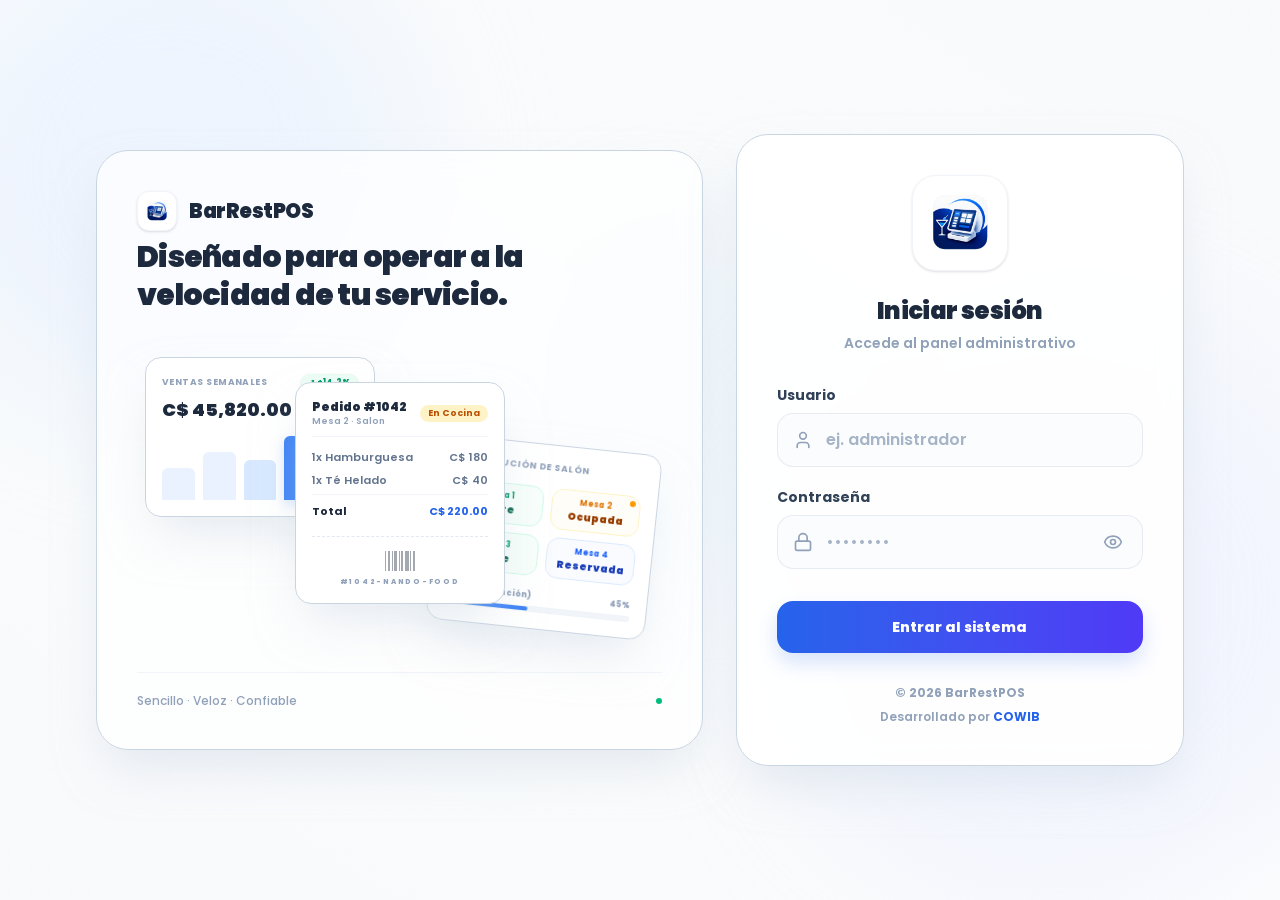
==== wwwroot/index.html @ 0daa429e "mejoras" ====
<!doctype html>
<html lang="es">

<head>
  <meta charset="UTF-8" />
  <link rel="icon" type="image/svg+xml" href="./assets/logo-BGH8nVVf.png" />
  <meta name="viewport" content="width=device-width, initial-scale=1.0" />
  <link rel="preconnect" href="https://fonts.googleapis.com" />
  <link rel="preconnect" href="https://fonts.gstatic.com" crossorigin />
  <link href="https://fonts.googleapis.com/css2?family=Poppins:wght@400;500;600;700&display=swap" rel="stylesheet" />
  <title>BarRestPOS - Sistema de gestion para bar y restaurante</title>
  <script type="module" crossorigin src="./assets/index-7i0Ueaax.js"></script>
  <link rel="stylesheet" crossorigin href="./assets/index-yGjMXH76.css">
</head>

<body>
  <div id="root"></div>
</body>

</html>
---- wwwroot/assets/index-yGjMXH76.css ----
@keyframes react-loading-skeleton{to{transform:translate(100%)}}.react-loading-skeleton{--base-color: #ebebeb;--highlight-color: #f5f5f5;--animation-duration: 1.5s;--animation-direction: normal;--pseudo-element-display: block;background-color:var(--base-color);width:100%;border-radius:.25rem;display:inline-flex;line-height:1;position:relative;-webkit-user-select:none;user-select:none;overflow:hidden}.react-loading-skeleton:after{content:" ";display:var(--pseudo-element-display);position:absolute;top:0;left:0;right:0;height:100%;background-repeat:no-repeat;background-image:var( --custom-highlight-background, linear-gradient( 90deg, var(--base-color) 0%, var(--highlight-color) 50%, var(--base-color) 100% ) );transform:translate(-100%);animation-name:react-loading-skeleton;animation-direction:var(--animation-direction);animation-duration:var(--animation-duration);animation-timing-function:ease-in-out;animation-iteration-count:infinite}@media(prefers-reduced-motion){.react-loading-skeleton{--pseudo-element-display: none}}@layer properties{@supports (((-webkit-hyphens:none)) and (not (margin-trim:inline))) or ((-moz-orient:inline) and (not (color:rgb(from red r g b)))){*,:before,:after,::backdrop{--tw-translate-x:0;--tw-translate-y:0;--tw-translate-z:0;--tw-scale-x:1;--tw-scale-y:1;--tw-scale-z:1;--tw-rotate-x:initial;--tw-rotate-y:initial;--tw-rotate-z:initial;--tw-skew-x:initial;--tw-skew-y:initial;--tw-space-y-reverse:0;--tw-divide-y-reverse:0;--tw-border-style:solid;--tw-gradient-position:initial;--tw-gradient-from:#0000;--tw-gradient-via:#0000;--tw-gradient-to:#0000;--tw-gradient-stops:initial;--tw-gradient-via-stops:initial;--tw-gradient-from-position:0%;--tw-gradient-via-position:50%;--tw-gradient-to-position:100%;--tw-leading:initial;--tw-font-weight:initial;--tw-tracking:initial;--tw-ordinal:initial;--tw-slashed-zero:initial;--tw-numeric-figure:initial;--tw-numeric-spacing:initial;--tw-numeric-fraction:initial;--tw-shadow:0 0 #0000;--tw-shadow-color:initial;--tw-shadow-alpha:100%;--tw-inset-shadow:0 0 #0000;--tw-inset-shadow-color:initial;--tw-inset-shadow-alpha:100%;--tw-ring-color:initial;--tw-ring-shadow:0 0 #0000;--tw-inset-ring-color:initial;--tw-inset-ring-shadow:0 0 #0000;--tw-ring-inset:initial;--tw-ring-offset-width:0px;--tw-ring-offset-color:#fff;--tw-ring-offset-shadow:0 0 #0000;--tw-outline-style:solid;--tw-blur:initial;--tw-brightness:initial;--tw-contrast:initial;--tw-grayscale:initial;--tw-hue-rotate:initial;--tw-invert:initial;--tw-opacity:initial;--tw-saturate:initial;--tw-sepia:initial;--tw-drop-shadow:initial;--tw-drop-shadow-color:initial;--tw-drop-shadow-alpha:100%;--tw-drop-shadow-size:initial;--tw-backdrop-blur:initial;--tw-backdrop-brightness:initial;--tw-backdrop-contrast:initial;--tw-backdrop-grayscale:initial;--tw-backdrop-hue-rotate:initial;--tw-backdrop-invert:initial;--tw-backdrop-opacity:initial;--tw-backdrop-saturate:initial;--tw-backdrop-sepia:initial;--tw-duration:initial;--tw-ease:initial}}}@layer theme{:root,:host{--font-sans:"Poppins", system-ui, sans-serif;--font-mono:ui-monospace, SFMono-Regular, Menlo, Monaco, Consolas, "Liberation Mono", "Courier New", monospace;--color-red-50:oklch(97.1% .013 17.38);--color-red-100:oklch(93.6% .032 17.717);--color-red-200:oklch(88.5% .062 18.334);--color-red-300:oklch(80.8% .114 19.571);--color-red-400:oklch(70.4% .191 22.216);--color-red-500:oklch(63.7% .237 25.331);--color-red-600:oklch(57.7% .245 27.325);--color-red-700:oklch(50.5% .213 27.518);--color-red-800:oklch(44.4% .177 26.899);--color-red-900:oklch(39.6% .141 25.723);--color-red-950:oklch(25.8% .092 26.042);--color-orange-50:oklch(98% .016 73.684);--color-orange-100:oklch(95.4% .038 75.164);--color-orange-200:oklch(90.1% .076 70.697);--color-orange-300:oklch(83.7% .128 66.29);--color-orange-400:oklch(75% .183 55.934);--color-orange-500:oklch(70.5% .213 47.604);--color-orange-600:oklch(64.6% .222 41.116);--color-orange-700:oklch(55.3% .195 38.402);--color-orange-800:oklch(47% .157 37.304);--color-orange-900:oklch(40.8% .123 38.172);--color-amber-50:oklch(98.7% .022 95.277);--color-amber-100:oklch(96.2% .059 95.617);--color-amber-200:oklch(92.4% .12 95.746);--color-amber-300:oklch(87.9% .169 91.605);--color-amber-400:oklch(82.8% .189 84.429);--color-amber-500:oklch(76.9% .188 70.08);--color-amber-600:oklch(66.6% .179 58.318);--color-amber-700:oklch(55.5% .163 48.998);--color-amber-800:oklch(47.3% .137 46.201);--color-amber-900:oklch(41.4% .112 45.904);--color-amber-950:oklch(27.9% .077 45.635);--color-yellow-300:oklch(90.5% .182 98.111);--color-green-100:oklch(96.2% .044 156.743);--color-green-600:oklch(62.7% .194 149.214);--color-emerald-50:oklch(97.9% .021 166.113);--color-emerald-100:oklch(95% .052 163.051);--color-emerald-200:oklch(90.5% .093 164.15);--color-emerald-300:oklch(84.5% .143 164.978);--color-emerald-400:oklch(76.5% .177 163.223);--color-emerald-500:oklch(69.6% .17 162.48);--color-emerald-600:oklch(59.6% .145 163.225);--color-emerald-700:oklch(50.8% .118 165.612);--color-emerald-800:oklch(43.2% .095 166.913);--color-emerald-900:oklch(37.8% .077 168.94);--color-emerald-950:oklch(26.2% .051 172.552);--color-teal-400:oklch(77.7% .152 181.912);--color-teal-500:oklch(70.4% .14 182.503);--color-sky-50:oklch(97.7% .013 236.62);--color-sky-100:oklch(95.1% .026 236.824);--color-sky-200:oklch(90.1% .058 230.902);--color-sky-400:oklch(74.6% .16 232.661);--color-sky-500:oklch(68.5% .169 237.323);--color-sky-600:oklch(58.8% .158 241.966);--color-sky-700:oklch(50% .134 242.749);--color-sky-800:oklch(44.3% .11 240.79);--color-blue-50:oklch(97% .014 254.604);--color-blue-100:oklch(93.2% .032 255.585);--color-blue-200:oklch(88.2% .059 254.128);--color-blue-400:oklch(70.7% .165 254.624);--color-blue-500:oklch(62.3% .214 259.815);--color-blue-600:oklch(54.6% .245 262.881);--color-blue-700:oklch(48.8% .243 264.376);--color-blue-800:oklch(42.4% .199 265.638);--color-blue-900:oklch(37.9% .146 265.522);--color-blue-950:oklch(28.2% .091 267.935);--color-indigo-50:oklch(96.2% .018 272.314);--color-indigo-100:oklch(93% .034 272.788);--color-indigo-300:oklch(78.5% .115 274.713);--color-indigo-400:oklch(67.3% .182 276.935);--color-indigo-500:oklch(58.5% .233 277.117);--color-indigo-600:oklch(51.1% .262 276.966);--color-indigo-700:oklch(45.7% .24 277.023);--color-indigo-800:oklch(39.8% .195 277.366);--color-indigo-900:oklch(35.9% .144 278.697);--color-indigo-950:oklch(25.7% .09 281.288);--color-violet-50:oklch(96.9% .016 293.756);--color-violet-100:oklch(94.3% .029 294.588);--color-violet-200:oklch(89.4% .057 293.283);--color-violet-300:oklch(81.1% .111 293.571);--color-violet-400:oklch(70.2% .183 293.541);--color-violet-500:oklch(60.6% .25 292.717);--color-violet-600:oklch(54.1% .281 293.009);--color-violet-700:oklch(49.1% .27 292.581);--color-violet-800:oklch(43.2% .232 292.759);--color-violet-900:oklch(38% .189 293.745);--color-violet-950:oklch(28.3% .141 291.089);--color-purple-50:oklch(97.7% .014 308.299);--color-purple-100:oklch(94.6% .033 307.174);--color-purple-400:oklch(71.4% .203 305.504);--color-purple-500:oklch(62.7% .265 303.9);--color-purple-600:oklch(55.8% .288 302.321);--color-purple-700:oklch(49.6% .265 301.924);--color-purple-900:oklch(38.1% .176 304.987);--color-fuchsia-400:oklch(74% .238 322.16);--color-fuchsia-500:oklch(66.7% .295 322.15);--color-rose-50:oklch(96.9% .015 12.422);--color-rose-100:oklch(94.1% .03 12.58);--color-rose-200:oklch(89.2% .058 10.001);--color-rose-300:oklch(81% .117 11.638);--color-rose-400:oklch(71.2% .194 13.428);--color-rose-500:oklch(64.5% .246 16.439);--color-rose-600:oklch(58.6% .253 17.585);--color-rose-700:oklch(51.4% .222 16.935);--color-rose-800:oklch(45.5% .188 13.697);--color-rose-900:oklch(41% .159 10.272);--color-rose-950:oklch(27.1% .105 12.094);--color-slate-50:oklch(98.4% .003 247.858);--color-slate-100:oklch(96.8% .007 247.896);--color-slate-200:oklch(92.9% .013 255.508);--color-slate-300:oklch(86.9% .022 252.894);--color-slate-400:oklch(70.4% .04 256.788);--color-slate-500:oklch(55.4% .046 257.417);--color-slate-600:oklch(44.6% .043 257.281);--color-slate-700:oklch(37.2% .044 257.287);--color-slate-800:oklch(27.9% .041 260.031);--color-slate-900:oklch(20.8% .042 265.755);--color-slate-950:oklch(12.9% .042 264.695);--color-black:#000;--color-white:#fff;--spacing:.25rem;--container-xs:20rem;--container-sm:24rem;--container-md:28rem;--container-lg:32rem;--container-xl:36rem;--container-2xl:42rem;--container-3xl:48rem;--container-4xl:56rem;--container-5xl:64rem;--container-6xl:72rem;--container-7xl:80rem;--text-xs:.75rem;--text-xs--line-height:calc(1 / .75);--text-sm:.875rem;--text-sm--line-height:calc(1.25 / .875);--text-base:1rem;--text-base--line-height: 1.5 ;--text-lg:1.125rem;--text-lg--line-height:calc(1.75 / 1.125);--text-xl:1.25rem;--text-xl--line-height:calc(1.75 / 1.25);--text-2xl:1.5rem;--text-2xl--line-height:calc(2 / 1.5);--text-3xl:1.875rem;--text-3xl--line-height: 1.2 ;--font-weight-normal:400;--font-weight-medium:500;--font-weight-semibold:600;--font-weight-bold:700;--font-weight-extrabold:800;--font-weight-black:900;--tracking-tight:-.025em;--tracking-wide:.025em;--tracking-wider:.05em;--tracking-widest:.1em;--leading-tight:1.25;--leading-snug:1.375;--leading-relaxed:1.625;--radius-sm:.25rem;--radius-md:.375rem;--radius-lg:.5rem;--radius-xl:.75rem;--radius-2xl:1rem;--radius-3xl:1.5rem;--drop-shadow-sm:0 1px 2px #00000026;--ease-out:cubic-bezier(0, 0, .2, 1);--ease-in-out:cubic-bezier(.4, 0, .2, 1);--animate-spin:spin 1s linear infinite;--animate-ping:ping 1s cubic-bezier(0, 0, .2, 1) infinite;--animate-pulse:pulse 2s cubic-bezier(.4, 0, .6, 1) infinite;--animate-bounce:bounce 1s infinite;--blur-sm:8px;--blur-md:12px;--blur-xl:24px;--blur-2xl:40px;--blur-3xl:64px;--default-transition-duration:.15s;--default-transition-timing-function:cubic-bezier(.4, 0, .2, 1);--default-font-family:var(--font-sans);--default-mono-font-family:var(--font-mono);--color-primary-50:#eff6ff;--color-primary-100:#dbeafe;--color-primary-200:#bfdbfe;--color-primary-300:#93c5fd;--color-primary-400:#60a5fa;--color-primary-500:#3b82f6;--color-primary-600:#2563eb;--color-primary-700:#1d4ed8;--color-primary-800:#1e40af;--color-primary-900:#1e3a8a}}@layer base{*,:after,:before,::backdrop{box-sizing:border-box;border:0 solid;margin:0;padding:0}::file-selector-button{box-sizing:border-box;border:0 solid;margin:0;padding:0}html,:host{-webkit-text-size-adjust:100%;tab-size:4;line-height:1.5;font-family:var(--default-font-family,ui-sans-serif, system-ui, sans-serif, "Apple Color Emoji", "Segoe UI Emoji", "Segoe UI Symbol", "Noto Color Emoji");font-feature-settings:var(--default-font-feature-settings,normal);font-variation-settings:var(--default-font-variation-settings,normal);-webkit-tap-highlight-color:transparent}hr{height:0;color:inherit;border-top-width:1px}abbr:where([title]){-webkit-text-decoration:underline dotted;text-decoration:underline dotted}h1,h2,h3,h4,h5,h6{font-size:inherit;font-weight:inherit}a{color:inherit;-webkit-text-decoration:inherit;text-decoration:inherit}b,strong{font-weight:bolder}code,kbd,samp,pre{font-family:var(--default-mono-font-family,ui-monospace, SFMono-Regular, Menlo, Monaco, Consolas, "Liberation Mono", "Courier New", monospace);font-feature-settings:var(--default-mono-font-feature-settings,normal);font-variation-settings:var(--default-mono-font-variation-settings,normal);font-size:1em}small{font-size:80%}sub,sup{vertical-align:baseline;font-size:75%;line-height:0;position:relative}sub{bottom:-.25em}sup{top:-.5em}table{text-indent:0;border-color:inherit;border-collapse:collapse}:-moz-focusring{outline:auto}progress{vertical-align:baseline}summary{display:list-item}ol,ul,menu{list-style:none}img,svg,video,canvas,audio,iframe,embed,object{vertical-align:middle;display:block}img,video{max-width:100%;height:auto}button,input,select,optgroup,textarea{font:inherit;font-feature-settings:inherit;font-variation-settings:inherit;letter-spacing:inherit;color:inherit;opacity:1;background-color:#0000;border-radius:0}::file-selector-button{font:inherit;font-feature-settings:inherit;font-variation-settings:inherit;letter-spacing:inherit;color:inherit;opacity:1;background-color:#0000;border-radius:0}:where(select:is([multiple],[size])) optgroup{font-weight:bolder}:where(select:is([multiple],[size])) optgroup option{padding-inline-start:20px}::file-selector-button{margin-inline-end:4px}::placeholder{opacity:1}@supports (not ((-webkit-appearance:-apple-pay-button))) or (contain-intrinsic-size:1px){::placeholder{color:currentColor}@supports (color:color-mix(in lab,red,red)){::placeholder{color:color-mix(in oklab,currentcolor 50%,transparent)}}}textarea{resize:vertical}::-webkit-search-decoration{-webkit-appearance:none}::-webkit-date-and-time-value{min-height:1lh;text-align:inherit}::-webkit-datetime-edit{display:inline-flex}::-webkit-datetime-edit-fields-wrapper{padding:0}::-webkit-datetime-edit{padding-block:0}::-webkit-datetime-edit-year-field{padding-block:0}::-webkit-datetime-edit-month-field{padding-block:0}::-webkit-datetime-edit-day-field{padding-block:0}::-webkit-datetime-edit-hour-field{padding-block:0}::-webkit-datetime-edit-minute-field{padding-block:0}::-webkit-datetime-edit-second-field{padding-block:0}::-webkit-datetime-edit-millisecond-field{padding-block:0}::-webkit-datetime-edit-meridiem-field{padding-block:0}::-webkit-calendar-picker-indicator{line-height:1}:-moz-ui-invalid{box-shadow:none}button,input:where([type=button],[type=reset],[type=submit]){appearance:button}::file-selector-button{appearance:button}::-webkit-inner-spin-button{height:auto}::-webkit-outer-spin-button{height:auto}[hidden]:where(:not([hidden=until-found])){display:none!important}body{background-color:var(--color-white);color:var(--color-slate-800);-webkit-font-smoothing:antialiased;-moz-osx-font-smoothing:grayscale}html.dark body{background-color:var(--color-slate-900);color:var(--color-slate-100)}}@layer components;@layer utilities{.pointer-events-auto{pointer-events:auto}.pointer-events-none{pointer-events:none}.visible{visibility:visible}.sr-only{clip-path:inset(50%);white-space:nowrap;border-width:0;width:1px;height:1px;margin:-1px;padding:0;position:absolute;overflow:hidden}.absolute{position:absolute}.fixed{position:fixed}.relative{position:relative}.sticky{position:sticky}.inset-0{inset:calc(var(--spacing) * 0)}.inset-x-3{inset-inline:calc(var(--spacing) * 3)}.inset-y-0{inset-block:calc(var(--spacing) * 0)}.start{inset-inline-start:var(--spacing)}.end{inset-inline-end:var(--spacing)}.-top-1{top:calc(var(--spacing) * -1)}.-top-7{top:calc(var(--spacing) * -7)}.-top-8{top:calc(var(--spacing) * -8)}.-top-20{top:calc(var(--spacing) * -20)}.top-0{top:calc(var(--spacing) * 0)}.top-0\.5{top:calc(var(--spacing) * .5)}.top-1{top:calc(var(--spacing) * 1)}.top-1\.5{top:calc(var(--spacing) * 1.5)}.top-1\/2{top:50%}.top-2{top:calc(var(--spacing) * 2)}.top-3{top:calc(var(--spacing) * 3)}.top-4{top:calc(var(--spacing) * 4)}.top-6{top:calc(var(--spacing) * 6)}.top-7{top:calc(var(--spacing) * 7)}.top-9{top:calc(var(--spacing) * 9)}.top-\[25\%\]{top:25%}.top-full{top:100%}.-right-1{right:calc(var(--spacing) * -1)}.-right-1\.5{right:calc(var(--spacing) * -1.5)}.-right-8{right:calc(var(--spacing) * -8)}.-right-20{right:calc(var(--spacing) * -20)}.right-0{right:calc(var(--spacing) * 0)}.right-0\.5{right:calc(var(--spacing) * .5)}.right-1{right:calc(var(--spacing) * 1)}.right-2{right:calc(var(--spacing) * 2)}.right-3{right:calc(var(--spacing) * 3)}.-bottom-1{bottom:calc(var(--spacing) * -1)}.-bottom-1\.5{bottom:calc(var(--spacing) * -1.5)}.-bottom-8{bottom:calc(var(--spacing) * -8)}.bottom-0{bottom:calc(var(--spacing) * 0)}.bottom-0\.5{bottom:calc(var(--spacing) * .5)}.bottom-1{bottom:calc(var(--spacing) * 1)}.bottom-2{bottom:calc(var(--spacing) * 2)}.bottom-6{bottom:calc(var(--spacing) * 6)}.-left-1{left:calc(var(--spacing) * -1)}.-left-8{left:calc(var(--spacing) * -8)}.-left-20{left:calc(var(--spacing) * -20)}.-left-\[1\.375rem\]{left:-1.375rem}.left-0{left:calc(var(--spacing) * 0)}.left-0\.5{left:calc(var(--spacing) * .5)}.left-1\/2{left:50%}.left-2{left:calc(var(--spacing) * 2)}.left-3{left:calc(var(--spacing) * 3)}.left-4{left:calc(var(--spacing) * 4)}.left-\[40\%\]{left:40%}.-z-10{z-index:-10}.z-10{z-index:10}.z-20{z-index:20}.z-30{z-index:30}.z-40{z-index:40}.z-50{z-index:50}.z-\[60\]{z-index:60}.z-\[100\]{z-index:100}.z-\[200\]{z-index:200}.z-\[201\]{z-index:201}.z-\[250\]{z-index:250}.z-\[350\]{z-index:350}.z-\[400\]{z-index:400}.col-span-2{grid-column:span 2/span 2}.m-auto{margin:auto}.mx-4{margin-inline:calc(var(--spacing) * 4)}.mx-auto{margin-inline:auto}.my-1{margin-block:calc(var(--spacing) * 1)}.my-4{margin-block:calc(var(--spacing) * 4)}.my-6{margin-block:calc(var(--spacing) * 6)}.my-auto{margin-block:auto}.mt-0\.5{margin-top:calc(var(--spacing) * .5)}.mt-1{margin-top:calc(var(--spacing) * 1)}.mt-1\.5{margin-top:calc(var(--spacing) * 1.5)}.mt-2{margin-top:calc(var(--spacing) * 2)}.mt-3{margin-top:calc(var(--spacing) * 3)}.mt-3\.5{margin-top:calc(var(--spacing) * 3.5)}.mt-4{margin-top:calc(var(--spacing) * 4)}.mt-5{margin-top:calc(var(--spacing) * 5)}.mt-6{margin-top:calc(var(--spacing) * 6)}.mt-8{margin-top:calc(var(--spacing) * 8)}.mt-12{margin-top:calc(var(--spacing) * 12)}.mt-auto{margin-top:auto}.mr-1\.5{margin-right:calc(var(--spacing) * 1.5)}.mr-2{margin-right:calc(var(--spacing) * 2)}.mb-0{margin-bottom:calc(var(--spacing) * 0)}.mb-1{margin-bottom:calc(var(--spacing) * 1)}.mb-1\.5{margin-bottom:calc(var(--spacing) * 1.5)}.mb-2{margin-bottom:calc(var(--spacing) * 2)}.mb-3{margin-bottom:calc(var(--spacing) * 3)}.mb-4{margin-bottom:calc(var(--spacing) * 4)}.mb-5{margin-bottom:calc(var(--spacing) * 5)}.mb-6{margin-bottom:calc(var(--spacing) * 6)}.mb-8{margin-bottom:calc(var(--spacing) * 8)}.ml-1{margin-left:calc(var(--spacing) * 1)}.ml-1\.5{margin-left:calc(var(--spacing) * 1.5)}.ml-2{margin-left:calc(var(--spacing) * 2)}.ml-auto{margin-left:auto}.box-border{box-sizing:border-box}.line-clamp-2{-webkit-line-clamp:2;-webkit-box-orient:vertical;display:-webkit-box;overflow:hidden}.line-clamp-3{-webkit-line-clamp:3;-webkit-box-orient:vertical;display:-webkit-box;overflow:hidden}.block{display:block}.flex{display:flex}.grid{display:grid}.hidden{display:none}.inline{display:inline}.inline-block{display:inline-block}.inline-flex{display:inline-flex}.table{display:table}.h-1{height:calc(var(--spacing) * 1)}.h-1\.5{height:calc(var(--spacing) * 1.5)}.h-2{height:calc(var(--spacing) * 2)}.h-2\.5{height:calc(var(--spacing) * 2.5)}.h-3{height:calc(var(--spacing) * 3)}.h-3\.5{height:calc(var(--spacing) * 3.5)}.h-4{height:calc(var(--spacing) * 4)}.h-4\.5{height:calc(var(--spacing) * 4.5)}.h-5{height:calc(var(--spacing) * 5)}.h-6{height:calc(var(--spacing) * 6)}.h-7{height:calc(var(--spacing) * 7)}.h-8{height:calc(var(--spacing) * 8)}.h-9{height:calc(var(--spacing) * 9)}.h-10{height:calc(var(--spacing) * 10)}.h-11{height:calc(var(--spacing) * 11)}.h-12{height:calc(var(--spacing) * 12)}.h-14{height:calc(var(--spacing) * 14)}.h-16{height:calc(var(--spacing) * 16)}.h-20{height:calc(var(--spacing) * 20)}.h-24{height:calc(var(--spacing) * 24)}.h-28{height:calc(var(--spacing) * 28)}.h-32{height:calc(var(--spacing) * 32)}.h-36{height:calc(var(--spacing) * 36)}.h-40{height:calc(var(--spacing) * 40)}.h-44{height:calc(var(--spacing) * 44)}.h-64{height:calc(var(--spacing) * 64)}.h-\[4px\]{height:4px}.h-\[14px\]{height:14px}.h-\[15px\]{height:15px}.h-\[320px\]{height:320px}.h-\[350px\]{height:350px}.h-\[500px\]{height:500px}.h-\[600px\]{height:600px}.h-\[calc\(100vh-1\.5rem\)\]{height:calc(100vh - 1.5rem)}.h-full{height:100%}.h-px{height:1px}.h-screen{height:100vh}.max-h-20{max-height:calc(var(--spacing) * 20)}.max-h-48{max-height:calc(var(--spacing) * 48)}.max-h-60{max-height:calc(var(--spacing) * 60)}.max-h-\[55vh\]{max-height:55vh}.max-h-\[60vh\]{max-height:60vh}.max-h-\[92vh\]{max-height:92vh}.max-h-\[95vh\]{max-height:95vh}.max-h-\[420px\]{max-height:420px}.max-h-\[min\(24rem\,70vh\)\]{max-height:min(24rem,70vh)}.max-h-\[min\(24rem\,75dvh\)\]{max-height:min(24rem,75dvh)}.max-h-\[min\(50dvh\,22rem\)\]{max-height:min(50dvh,22rem)}.max-h-\[min\(60vh\,420px\)\]{max-height:min(60vh,420px)}.max-h-\[min\(65dvh\,520px\)\]{max-height:min(65dvh,520px)}.max-h-\[min\(70dvh\,520px\)\]{max-height:min(70dvh,520px)}.max-h-\[min\(72dvh\,78vh\)\]{max-height:min(72dvh,78vh)}.max-h-\[min\(88dvh\,92vh\)\]{max-height:min(88dvh,92vh)}.max-h-\[min\(90dvh\,calc\(100svh-env\(safe-area-inset-top\,0px\)-env\(safe-area-inset-bottom\,0px\)-0\.75rem\)\)\]{max-height:min(90dvh,calc(100svh - env(safe-area-inset-top,0px) - env(safe-area-inset-bottom,0px) - .75rem))}.max-h-full{max-height:100%}.min-h-0{min-height:calc(var(--spacing) * 0)}.min-h-10{min-height:calc(var(--spacing) * 10)}.min-h-11{min-height:calc(var(--spacing) * 11)}.min-h-\[1rem\]{min-height:1rem}.min-h-\[4px\]{min-height:4px}.min-h-\[5\.5rem\]{min-height:5.5rem}.min-h-\[32px\]{min-height:32px}.min-h-\[44px\]{min-height:44px}.min-h-\[48px\]{min-height:48px}.min-h-\[52px\]{min-height:52px}.min-h-\[52vh\]{min-height:52vh}.min-h-\[60vh\]{min-height:60vh}.min-h-\[96px\]{min-height:96px}.min-h-\[170px\]{min-height:170px}.min-h-\[200px\]{min-height:200px}.min-h-\[220px\]{min-height:220px}.min-h-\[300px\]{min-height:300px}.min-h-\[340px\]{min-height:340px}.min-h-\[400px\]{min-height:400px}.min-h-\[calc\(100dvh-1rem\)\]{min-height:calc(100dvh - 1rem)}.min-h-\[min\(42vh\,16rem\)\]{min-height:min(42vh,16rem)}.min-h-screen{min-height:100vh}.w-1\.5{width:calc(var(--spacing) * 1.5)}.w-1\/2{width:50%}.w-2{width:calc(var(--spacing) * 2)}.w-2\.5{width:calc(var(--spacing) * 2.5)}.w-3{width:calc(var(--spacing) * 3)}.w-3\.5{width:calc(var(--spacing) * 3.5)}.w-4{width:calc(var(--spacing) * 4)}.w-4\.5{width:calc(var(--spacing) * 4.5)}.w-5{width:calc(var(--spacing) * 5)}.w-6{width:calc(var(--spacing) * 6)}.w-7{width:calc(var(--spacing) * 7)}.w-8{width:calc(var(--spacing) * 8)}.w-9{width:calc(var(--spacing) * 9)}.w-10{width:calc(var(--spacing) * 10)}.w-11{width:calc(var(--spacing) * 11)}.w-12{width:calc(var(--spacing) * 12)}.w-14{width:calc(var(--spacing) * 14)}.w-16{width:calc(var(--spacing) * 16)}.w-20{width:calc(var(--spacing) * 20)}.w-24{width:calc(var(--spacing) * 24)}.w-28{width:calc(var(--spacing) * 28)}.w-32{width:calc(var(--spacing) * 32)}.w-36{width:calc(var(--spacing) * 36)}.w-64{width:calc(var(--spacing) * 64)}.w-80{width:calc(var(--spacing) * 80)}.w-\[1\.5px\]{width:1.5px}.w-\[1px\]{width:1px}.w-\[2\.5px\]{width:2.5px}.w-\[2px\]{width:2px}.w-\[3px\]{width:3px}.w-\[4px\]{width:4px}.w-\[6\.875rem\]{width:6.875rem}.w-\[14px\]{width:14px}.w-\[15px\]{width:15px}.w-\[46px\]{width:46px}.w-\[82\%\]{width:82%}.w-\[92px\]{width:92px}.w-\[112px\]{width:112px}.w-\[210px\]{width:210px}.w-\[220px\]{width:220px}.w-\[230px\]{width:230px}.w-\[350px\]{width:350px}.w-\[500px\]{width:500px}.w-\[600px\]{width:600px}.w-\[min\(19rem\,calc\(100vw-1\.25rem\)\)\]{width:min(19rem,100vw - 1.25rem)}.w-\[min\(22rem\,calc\(100vw-1\.25rem\)\)\]{width:min(22rem,100vw - 1.25rem)}.w-\[min\(28vw\,9rem\)\]{width:min(28vw,9rem)}.w-auto{width:auto}.w-fit{width:fit-content}.w-full{width:100%}.w-max{width:max-content}.w-px{width:1px}.max-w-2xl{max-width:var(--container-2xl)}.max-w-3xl{max-width:var(--container-3xl)}.max-w-4xl{max-width:var(--container-4xl)}.max-w-5xl{max-width:var(--container-5xl)}.max-w-6xl{max-width:var(--container-6xl)}.max-w-7xl{max-width:var(--container-7xl)}.max-w-\[8rem\]{max-width:8rem}.max-w-\[10rem\]{max-width:10rem}.max-w-\[90px\]{max-width:90px}.max-w-\[100px\]{max-width:100px}.max-w-\[140px\]{max-width:140px}.max-w-\[150px\]{max-width:150px}.max-w-\[200px\]{max-width:200px}.max-w-\[220px\]{max-width:220px}.max-w-\[280px\]{max-width:280px}.max-w-\[320px\]{max-width:320px}.max-w-\[380px\]{max-width:380px}.max-w-\[420px\]{max-width:420px}.max-w-\[min\(440px\,calc\(100vw-1\.5rem\)\)\]{max-width:min(440px,100vw - 1.5rem)}.max-w-full{max-width:100%}.max-w-lg{max-width:var(--container-lg)}.max-w-md{max-width:var(--container-md)}.max-w-sm{max-width:var(--container-sm)}.max-w-xl{max-width:var(--container-xl)}.max-w-xs{max-width:var(--container-xs)}.min-w-0{min-width:calc(var(--spacing) * 0)}.min-w-5{min-width:calc(var(--spacing) * 5)}.min-w-\[4px\]{min-width:4px}.min-w-\[4rem\]{min-width:4rem}.min-w-\[6rem\]{min-width:6rem}.min-w-\[48px\]{min-width:48px}.min-w-\[160px\]{min-width:160px}.min-w-\[400px\]{min-width:400px}.min-w-\[640px\]{min-width:640px}.min-w-\[720px\]{min-width:720px}.min-w-\[760px\]{min-width:760px}.min-w-\[820px\]{min-width:820px}.min-w-\[900px\]{min-width:900px}.min-w-\[920px\]{min-width:920px}.min-w-\[980px\]{min-width:980px}.min-w-full{min-width:100%}.flex-1{flex:1}.flex-shrink-0,.shrink-0{flex-shrink:0}.border-collapse{border-collapse:collapse}.origin-top-left{transform-origin:0 0}.-translate-x-1\/2{--tw-translate-x: -50% ;translate:var(--tw-translate-x) var(--tw-translate-y)}.-translate-x-\[120\%\]{--tw-translate-x: -120% ;translate:var(--tw-translate-x) var(--tw-translate-y)}.-translate-x-full{--tw-translate-x:-100%;translate:var(--tw-translate-x) var(--tw-translate-y)}.translate-x-0{--tw-translate-x:calc(var(--spacing) * 0);translate:var(--tw-translate-x) var(--tw-translate-y)}.translate-x-1{--tw-translate-x:calc(var(--spacing) * 1);translate:var(--tw-translate-x) var(--tw-translate-y)}.translate-x-6{--tw-translate-x:calc(var(--spacing) * 6);translate:var(--tw-translate-x) var(--tw-translate-y)}.-translate-y-1\/2{--tw-translate-y: -50% ;translate:var(--tw-translate-x) var(--tw-translate-y)}.scale-95{--tw-scale-x:95%;--tw-scale-y:95%;--tw-scale-z:95%;scale:var(--tw-scale-x) var(--tw-scale-y)}.-rotate-90{rotate:-90deg}.rotate-6{rotate:6deg}.transform{transform:var(--tw-rotate-x,) var(--tw-rotate-y,) var(--tw-rotate-z,) var(--tw-skew-x,) var(--tw-skew-y,)}.animate-\[loader-slide_1\.2s_ease-in-out_infinite\]{animation:1.2s ease-in-out infinite loader-slide}.animate-bounce{animation:var(--animate-bounce)}.animate-ping{animation:var(--animate-ping)}.animate-pulse{animation:var(--animate-pulse)}.animate-spin{animation:var(--animate-spin)}.cursor-default{cursor:default}.cursor-grab{cursor:grab}.cursor-not-allowed{cursor:not-allowed}.cursor-nwse-resize{cursor:nwse-resize}.cursor-pointer{cursor:pointer}.touch-manipulation{touch-action:manipulation}.resize-none{resize:none}.auto-rows-min{grid-auto-rows:min-content}.grid-cols-1{grid-template-columns:repeat(1,minmax(0,1fr))}.grid-cols-2{grid-template-columns:repeat(2,minmax(0,1fr))}.flex-col{flex-direction:column}.flex-col-reverse{flex-direction:column-reverse}.flex-row{flex-direction:row}.flex-wrap{flex-wrap:wrap}.content-start{align-content:flex-start}.items-center{align-items:center}.items-end{align-items:flex-end}.items-start{align-items:flex-start}.items-stretch{align-items:stretch}.justify-around{justify-content:space-around}.justify-between{justify-content:space-between}.justify-center{justify-content:center}.justify-end{justify-content:flex-end}.justify-start{justify-content:flex-start}.gap-0\.5{gap:calc(var(--spacing) * .5)}.gap-1{gap:calc(var(--spacing) * 1)}.gap-1\.5{gap:calc(var(--spacing) * 1.5)}.gap-2{gap:calc(var(--spacing) * 2)}.gap-2\.5{gap:calc(var(--spacing) * 2.5)}.gap-3{gap:calc(var(--spacing) * 3)}.gap-3\.5{gap:calc(var(--spacing) * 3.5)}.gap-4{gap:calc(var(--spacing) * 4)}.gap-5{gap:calc(var(--spacing) * 5)}.gap-6{gap:calc(var(--spacing) * 6)}.gap-8{gap:calc(var(--spacing) * 8)}.gap-\[1\.5px\]{gap:1.5px}:where(.space-y-0>:not(:last-child)){--tw-space-y-reverse:0;margin-block-start:calc(calc(var(--spacing) * 0) * var(--tw-space-y-reverse));margin-block-end:calc(calc(var(--spacing) * 0) * calc(1 - var(--tw-space-y-reverse)))}:where(.space-y-0\.5>:not(:last-child)){--tw-space-y-reverse:0;margin-block-start:calc(calc(var(--spacing) * .5) * var(--tw-space-y-reverse));margin-block-end:calc(calc(var(--spacing) * .5) * calc(1 - var(--tw-space-y-reverse)))}:where(.space-y-1>:not(:last-child)){--tw-space-y-reverse:0;margin-block-start:calc(calc(var(--spacing) * 1) * var(--tw-space-y-reverse));margin-block-end:calc(calc(var(--spacing) * 1) * calc(1 - var(--tw-space-y-reverse)))}:where(.space-y-1\.5>:not(:last-child)){--tw-space-y-reverse:0;margin-block-start:calc(calc(var(--spacing) * 1.5) * var(--tw-space-y-reverse));margin-block-end:calc(calc(var(--spacing) * 1.5) * calc(1 - var(--tw-space-y-reverse)))}:where(.space-y-2>:not(:last-child)){--tw-space-y-reverse:0;margin-block-start:calc(calc(var(--spacing) * 2) * var(--tw-space-y-reverse));margin-block-end:calc(calc(var(--spacing) * 2) * calc(1 - var(--tw-space-y-reverse)))}:where(.space-y-3>:not(:last-child)){--tw-space-y-reverse:0;margin-block-start:calc(calc(var(--spacing) * 3) * var(--tw-space-y-reverse));margin-block-end:calc(calc(var(--spacing) * 3) * calc(1 - var(--tw-space-y-reverse)))}:where(.space-y-3\.5>:not(:last-child)){--tw-space-y-reverse:0;margin-block-start:calc(calc(var(--spacing) * 3.5) * var(--tw-space-y-reverse));margin-block-end:calc(calc(var(--spacing) * 3.5) * calc(1 - var(--tw-space-y-reverse)))}:where(.space-y-4>:not(:last-child)){--tw-space-y-reverse:0;margin-block-start:calc(calc(var(--spacing) * 4) * var(--tw-space-y-reverse));margin-block-end:calc(calc(var(--spacing) * 4) * calc(1 - var(--tw-space-y-reverse)))}:where(.space-y-5>:not(:last-child)){--tw-space-y-reverse:0;margin-block-start:calc(calc(var(--spacing) * 5) * var(--tw-space-y-reverse));margin-block-end:calc(calc(var(--spacing) * 5) * calc(1 - var(--tw-space-y-reverse)))}:where(.space-y-6>:not(:last-child)){--tw-space-y-reverse:0;margin-block-start:calc(calc(var(--spacing) * 6) * var(--tw-space-y-reverse));margin-block-end:calc(calc(var(--spacing) * 6) * calc(1 - var(--tw-space-y-reverse)))}:where(.space-y-8>:not(:last-child)){--tw-space-y-reverse:0;margin-block-start:calc(calc(var(--spacing) * 8) * var(--tw-space-y-reverse));margin-block-end:calc(calc(var(--spacing) * 8) * calc(1 - var(--tw-space-y-reverse)))}.gap-x-4{column-gap:calc(var(--spacing) * 4)}.gap-y-1{row-gap:calc(var(--spacing) * 1)}.gap-y-1\.5{row-gap:calc(var(--spacing) * 1.5)}:where(.divide-y>:not(:last-child)){--tw-divide-y-reverse:0;border-bottom-style:var(--tw-border-style);border-top-style:var(--tw-border-style);border-top-width:calc(1px * var(--tw-divide-y-reverse));border-bottom-width:calc(1px * calc(1 - var(--tw-divide-y-reverse)))}:where(.divide-slate-100>:not(:last-child)){border-color:var(--color-slate-100)}:where(.divide-slate-100\/60>:not(:last-child)){border-color:#f1f5f999}@supports (color:color-mix(in lab,red,red)){:where(.divide-slate-100\/60>:not(:last-child)){border-color:color-mix(in oklab,var(--color-slate-100) 60%,transparent)}}:where(.divide-slate-200>:not(:last-child)){border-color:var(--color-slate-200)}.self-start{align-self:flex-start}.truncate{text-overflow:ellipsis;white-space:nowrap;overflow:hidden}.overflow-auto{overflow:auto}.overflow-hidden{overflow:hidden}.overflow-visible{overflow:visible}.overflow-x-auto{overflow-x:auto}.overflow-x-hidden{overflow-x:hidden}.overflow-y-auto{overflow-y:auto}.overscroll-contain{overscroll-behavior:contain}.overscroll-y-contain{overscroll-behavior-y:contain}.rounded{border-radius:.25rem}.rounded-2xl{border-radius:var(--radius-2xl)}.rounded-3xl{border-radius:var(--radius-3xl)}.rounded-\[14px\]{border-radius:14px}.rounded-\[24px\]{border-radius:24px}.rounded-\[28px\]{border-radius:28px}.rounded-\[32px\]{border-radius:32px}.rounded-full{border-radius:3.40282e38px}.rounded-lg{border-radius:var(--radius-lg)}.rounded-md{border-radius:var(--radius-md)}.rounded-none{border-radius:0}.rounded-sm{border-radius:var(--radius-sm)}.rounded-xl{border-radius:var(--radius-xl)}.rounded-t{border-top-left-radius:.25rem;border-top-right-radius:.25rem}.rounded-t-2xl{border-top-left-radius:var(--radius-2xl);border-top-right-radius:var(--radius-2xl)}.rounded-t-md{border-top-left-radius:var(--radius-md);border-top-right-radius:var(--radius-md)}.border{border-style:var(--tw-border-style);border-width:1px}.border-0{border-style:var(--tw-border-style);border-width:0}.border-2{border-style:var(--tw-border-style);border-width:2px}.border-4{border-style:var(--tw-border-style);border-width:4px}.border-y{border-block-style:var(--tw-border-style);border-block-width:1px}.border-t{border-top-style:var(--tw-border-style);border-top-width:1px}.border-t-\[5px\]{border-top-style:var(--tw-border-style);border-top-width:5px}.border-r{border-right-style:var(--tw-border-style);border-right-width:1px}.border-b{border-bottom-style:var(--tw-border-style);border-bottom-width:1px}.border-l-2{border-left-style:var(--tw-border-style);border-left-width:2px}.border-l-4{border-left-style:var(--tw-border-style);border-left-width:4px}.border-dashed{--tw-border-style:dashed;border-style:dashed}.border-amber-100{border-color:var(--color-amber-100)}.border-amber-200{border-color:var(--color-amber-200)}.border-amber-200\/60{border-color:#fee68599}@supports (color:color-mix(in lab,red,red)){.border-amber-200\/60{border-color:color-mix(in oklab,var(--color-amber-200) 60%,transparent)}}.border-amber-200\/80{border-color:#fee685cc}@supports (color:color-mix(in lab,red,red)){.border-amber-200\/80{border-color:color-mix(in oklab,var(--color-amber-200) 80%,transparent)}}.border-amber-300\/40{border-color:#ffd23666}@supports (color:color-mix(in lab,red,red)){.border-amber-300\/40{border-color:color-mix(in oklab,var(--color-amber-300) 40%,transparent)}}.border-amber-400{border-color:var(--color-amber-400)}.border-amber-400\/80{border-color:#fcbb00cc}@supports (color:color-mix(in lab,red,red)){.border-amber-400\/80{border-color:color-mix(in oklab,var(--color-amber-400) 80%,transparent)}}.border-blue-100{border-color:var(--color-blue-100)}.border-blue-100\/50{border-color:#dbeafe80}@supports (color:color-mix(in lab,red,red)){.border-blue-100\/50{border-color:color-mix(in oklab,var(--color-blue-100) 50%,transparent)}}.border-blue-200{border-color:var(--color-blue-200)}.border-emerald-100{border-color:var(--color-emerald-100)}.border-emerald-100\/30{border-color:#d0fae54d}@supports (color:color-mix(in lab,red,red)){.border-emerald-100\/30{border-color:color-mix(in oklab,var(--color-emerald-100) 30%,transparent)}}.border-emerald-100\/50{border-color:#d0fae580}@supports (color:color-mix(in lab,red,red)){.border-emerald-100\/50{border-color:color-mix(in oklab,var(--color-emerald-100) 50%,transparent)}}.border-emerald-100\/60{border-color:#d0fae599}@supports (color:color-mix(in lab,red,red)){.border-emerald-100\/60{border-color:color-mix(in oklab,var(--color-emerald-100) 60%,transparent)}}.border-emerald-200{border-color:var(--color-emerald-200)}.border-emerald-400\/80{border-color:#00d294cc}@supports (color:color-mix(in lab,red,red)){.border-emerald-400\/80{border-color:color-mix(in oklab,var(--color-emerald-400) 80%,transparent)}}.border-emerald-500{border-color:var(--color-emerald-500)}.border-indigo-100{border-color:var(--color-indigo-100)}.border-indigo-100\/40{border-color:#e0e7ff66}@supports (color:color-mix(in lab,red,red)){.border-indigo-100\/40{border-color:color-mix(in oklab,var(--color-indigo-100) 40%,transparent)}}.border-indigo-100\/60{border-color:#e0e7ff99}@supports (color:color-mix(in lab,red,red)){.border-indigo-100\/60{border-color:color-mix(in oklab,var(--color-indigo-100) 60%,transparent)}}.border-indigo-500{border-color:var(--color-indigo-500)}.border-orange-300{border-color:var(--color-orange-300)}.border-orange-300\/40{border-color:#ffb96d66}@supports (color:color-mix(in lab,red,red)){.border-orange-300\/40{border-color:color-mix(in oklab,var(--color-orange-300) 40%,transparent)}}.border-primary-200{border-color:var(--color-primary-200)}.border-primary-200\/80{border-color:#bfdbfecc}@supports (color:color-mix(in lab,red,red)){.border-primary-200\/80{border-color:color-mix(in oklab,var(--color-primary-200) 80%,transparent)}}.border-primary-400\/80{border-color:#60a5facc}@supports (color:color-mix(in lab,red,red)){.border-primary-400\/80{border-color:color-mix(in oklab,var(--color-primary-400) 80%,transparent)}}.border-purple-500{border-color:var(--color-purple-500)}.border-red-100{border-color:var(--color-red-100)}.border-red-200{border-color:var(--color-red-200)}.border-red-400\/80{border-color:#ff6568cc}@supports (color:color-mix(in lab,red,red)){.border-red-400\/80{border-color:color-mix(in oklab,var(--color-red-400) 80%,transparent)}}.border-red-500{border-color:var(--color-red-500)}.border-red-600{border-color:var(--color-red-600)}.border-rose-100{border-color:var(--color-rose-100)}.border-rose-100\/60{border-color:#ffe4e699}@supports (color:color-mix(in lab,red,red)){.border-rose-100\/60{border-color:color-mix(in oklab,var(--color-rose-100) 60%,transparent)}}.border-rose-200{border-color:var(--color-rose-200)}.border-rose-300{border-color:var(--color-rose-300)}.border-rose-400{border-color:var(--color-rose-400)}.border-sky-100{border-color:var(--color-sky-100)}.border-slate-50{border-color:var(--color-slate-50)}.border-slate-100{border-color:var(--color-slate-100)}.border-slate-100\/50{border-color:#f1f5f980}@supports (color:color-mix(in lab,red,red)){.border-slate-100\/50{border-color:color-mix(in oklab,var(--color-slate-100) 50%,transparent)}}.border-slate-100\/80{border-color:#f1f5f9cc}@supports (color:color-mix(in lab,red,red)){.border-slate-100\/80{border-color:color-mix(in oklab,var(--color-slate-100) 80%,transparent)}}.border-slate-200{border-color:var(--color-slate-200)}.border-slate-200\/10{border-color:#e2e8f01a}@supports (color:color-mix(in lab,red,red)){.border-slate-200\/10{border-color:color-mix(in oklab,var(--color-slate-200) 10%,transparent)}}.border-slate-200\/20{border-color:#e2e8f033}@supports (color:color-mix(in lab,red,red)){.border-slate-200\/20{border-color:color-mix(in oklab,var(--color-slate-200) 20%,transparent)}}.border-slate-200\/25{border-color:#e2e8f040}@supports (color:color-mix(in lab,red,red)){.border-slate-200\/25{border-color:color-mix(in oklab,var(--color-slate-200) 25%,transparent)}}.border-slate-200\/40{border-color:#e2e8f066}@supports (color:color-mix(in lab,red,red)){.border-slate-200\/40{border-color:color-mix(in oklab,var(--color-slate-200) 40%,transparent)}}.border-slate-200\/50{border-color:#e2e8f080}@supports (color:color-mix(in lab,red,red)){.border-slate-200\/50{border-color:color-mix(in oklab,var(--color-slate-200) 50%,transparent)}}.border-slate-200\/60{border-color:#e2e8f099}@supports (color:color-mix(in lab,red,red)){.border-slate-200\/60{border-color:color-mix(in oklab,var(--color-slate-200) 60%,transparent)}}.border-slate-200\/80{border-color:#e2e8f0cc}@supports (color:color-mix(in lab,red,red)){.border-slate-200\/80{border-color:color-mix(in oklab,var(--color-slate-200) 80%,transparent)}}.border-slate-200\/85{border-color:#e2e8f0d9}@supports (color:color-mix(in lab,red,red)){.border-slate-200\/85{border-color:color-mix(in oklab,var(--color-slate-200) 85%,transparent)}}.border-slate-200\/90{border-color:#e2e8f0e6}@supports (color:color-mix(in lab,red,red)){.border-slate-200\/90{border-color:color-mix(in oklab,var(--color-slate-200) 90%,transparent)}}.border-slate-300{border-color:var(--color-slate-300)}.border-slate-900{border-color:var(--color-slate-900)}.border-transparent{border-color:#0000}.border-violet-100{border-color:var(--color-violet-100)}.border-violet-100\/60{border-color:#ede9fe99}@supports (color:color-mix(in lab,red,red)){.border-violet-100\/60{border-color:color-mix(in oklab,var(--color-violet-100) 60%,transparent)}}.border-violet-200{border-color:var(--color-violet-200)}.border-violet-300{border-color:var(--color-violet-300)}.border-violet-600{border-color:var(--color-violet-600)}.border-violet-800{border-color:var(--color-violet-800)}.border-white{border-color:var(--color-white)}.border-white\/30{border-color:#ffffff4d}@supports (color:color-mix(in lab,red,red)){.border-white\/30{border-color:color-mix(in oklab,var(--color-white) 30%,transparent)}}.border-white\/40{border-color:#fff6}@supports (color:color-mix(in lab,red,red)){.border-white\/40{border-color:color-mix(in oklab,var(--color-white) 40%,transparent)}}.border-t-amber-400{border-top-color:var(--color-amber-400)}.border-t-blue-500{border-top-color:var(--color-blue-500)}.border-t-emerald-500{border-top-color:var(--color-emerald-500)}.border-t-primary-600{border-top-color:var(--color-primary-600)}.border-t-white{border-top-color:var(--color-white)}.border-l-primary-300{border-left-color:var(--color-primary-300)}.bg-amber-50{background-color:var(--color-amber-50)}.bg-amber-50\/40{background-color:#fffbeb66}@supports (color:color-mix(in lab,red,red)){.bg-amber-50\/40{background-color:color-mix(in oklab,var(--color-amber-50) 40%,transparent)}}.bg-amber-50\/50{background-color:#fffbeb80}@supports (color:color-mix(in lab,red,red)){.bg-amber-50\/50{background-color:color-mix(in oklab,var(--color-amber-50) 50%,transparent)}}.bg-amber-50\/80{background-color:#fffbebcc}@supports (color:color-mix(in lab,red,red)){.bg-amber-50\/80{background-color:color-mix(in oklab,var(--color-amber-50) 80%,transparent)}}.bg-amber-100{background-color:var(--color-amber-100)}.bg-amber-200\/70{background-color:#fee685b3}@supports (color:color-mix(in lab,red,red)){.bg-amber-200\/70{background-color:color-mix(in oklab,var(--color-amber-200) 70%,transparent)}}.bg-amber-400{background-color:var(--color-amber-400)}.bg-amber-500{background-color:var(--color-amber-500)}.bg-blue-50{background-color:var(--color-blue-50)}.bg-blue-50\/40{background-color:#eff6ff66}@supports (color:color-mix(in lab,red,red)){.bg-blue-50\/40{background-color:color-mix(in oklab,var(--color-blue-50) 40%,transparent)}}.bg-blue-50\/80{background-color:#eff6ffcc}@supports (color:color-mix(in lab,red,red)){.bg-blue-50\/80{background-color:color-mix(in oklab,var(--color-blue-50) 80%,transparent)}}.bg-blue-100{background-color:var(--color-blue-100)}.bg-blue-100\/40{background-color:#dbeafe66}@supports (color:color-mix(in lab,red,red)){.bg-blue-100\/40{background-color:color-mix(in oklab,var(--color-blue-100) 40%,transparent)}}.bg-blue-100\/60{background-color:#dbeafe99}@supports (color:color-mix(in lab,red,red)){.bg-blue-100\/60{background-color:color-mix(in oklab,var(--color-blue-100) 60%,transparent)}}.bg-blue-200\/60{background-color:#bedbff99}@supports (color:color-mix(in lab,red,red)){.bg-blue-200\/60{background-color:color-mix(in oklab,var(--color-blue-200) 60%,transparent)}}.bg-blue-500{background-color:var(--color-blue-500)}.bg-blue-600{background-color:var(--color-blue-600)}.bg-emerald-50{background-color:var(--color-emerald-50)}.bg-emerald-50\/40{background-color:#ecfdf566}@supports (color:color-mix(in lab,red,red)){.bg-emerald-50\/40{background-color:color-mix(in oklab,var(--color-emerald-50) 40%,transparent)}}.bg-emerald-50\/50{background-color:#ecfdf580}@supports (color:color-mix(in lab,red,red)){.bg-emerald-50\/50{background-color:color-mix(in oklab,var(--color-emerald-50) 50%,transparent)}}.bg-emerald-50\/60{background-color:#ecfdf599}@supports (color:color-mix(in lab,red,red)){.bg-emerald-50\/60{background-color:color-mix(in oklab,var(--color-emerald-50) 60%,transparent)}}.bg-emerald-50\/70{background-color:#ecfdf5b3}@supports (color:color-mix(in lab,red,red)){.bg-emerald-50\/70{background-color:color-mix(in oklab,var(--color-emerald-50) 70%,transparent)}}.bg-emerald-100{background-color:var(--color-emerald-100)}.bg-emerald-400{background-color:var(--color-emerald-400)}.bg-emerald-500{background-color:var(--color-emerald-500)}.bg-emerald-600{background-color:var(--color-emerald-600)}.bg-emerald-600\/10{background-color:#0097671a}@supports (color:color-mix(in lab,red,red)){.bg-emerald-600\/10{background-color:color-mix(in oklab,var(--color-emerald-600) 10%,transparent)}}.bg-green-100{background-color:var(--color-green-100)}.bg-indigo-50{background-color:var(--color-indigo-50)}.bg-indigo-50\/40{background-color:#eef2ff66}@supports (color:color-mix(in lab,red,red)){.bg-indigo-50\/40{background-color:color-mix(in oklab,var(--color-indigo-50) 40%,transparent)}}.bg-indigo-50\/80{background-color:#eef2ffcc}@supports (color:color-mix(in lab,red,red)){.bg-indigo-50\/80{background-color:color-mix(in oklab,var(--color-indigo-50) 80%,transparent)}}.bg-indigo-100\/30{background-color:#e0e7ff4d}@supports (color:color-mix(in lab,red,red)){.bg-indigo-100\/30{background-color:color-mix(in oklab,var(--color-indigo-100) 30%,transparent)}}.bg-indigo-500{background-color:var(--color-indigo-500)}.bg-indigo-500\/5{background-color:#625fff0d}@supports (color:color-mix(in lab,red,red)){.bg-indigo-500\/5{background-color:color-mix(in oklab,var(--color-indigo-500) 5%,transparent)}}.bg-indigo-600{background-color:var(--color-indigo-600)}.bg-orange-50{background-color:var(--color-orange-50)}.bg-orange-100{background-color:var(--color-orange-100)}.bg-orange-500{background-color:var(--color-orange-500)}.bg-orange-600{background-color:var(--color-orange-600)}.bg-primary-50{background-color:var(--color-primary-50)}.bg-primary-100{background-color:var(--color-primary-100)}.bg-primary-400{background-color:var(--color-primary-400)}.bg-primary-500{background-color:var(--color-primary-500)}.bg-primary-600{background-color:var(--color-primary-600)}.bg-purple-50{background-color:var(--color-purple-50)}.bg-purple-100{background-color:var(--color-purple-100)}.bg-red-50{background-color:var(--color-red-50)}.bg-red-50\/50{background-color:#fef2f280}@supports (color:color-mix(in lab,red,red)){.bg-red-50\/50{background-color:color-mix(in oklab,var(--color-red-50) 50%,transparent)}}.bg-red-50\/80{background-color:#fef2f2cc}@supports (color:color-mix(in lab,red,red)){.bg-red-50\/80{background-color:color-mix(in oklab,var(--color-red-50) 80%,transparent)}}.bg-red-100{background-color:var(--color-red-100)}.bg-red-400{background-color:var(--color-red-400)}.bg-red-500{background-color:var(--color-red-500)}.bg-red-600{background-color:var(--color-red-600)}.bg-rose-50{background-color:var(--color-rose-50)}.bg-rose-50\/50{background-color:#fff1f280}@supports (color:color-mix(in lab,red,red)){.bg-rose-50\/50{background-color:color-mix(in oklab,var(--color-rose-50) 50%,transparent)}}.bg-rose-50\/60{background-color:#fff1f299}@supports (color:color-mix(in lab,red,red)){.bg-rose-50\/60{background-color:color-mix(in oklab,var(--color-rose-50) 60%,transparent)}}.bg-rose-50\/85{background-color:#fff1f2d9}@supports (color:color-mix(in lab,red,red)){.bg-rose-50\/85{background-color:color-mix(in oklab,var(--color-rose-50) 85%,transparent)}}.bg-rose-50\/95{background-color:#fff1f2f2}@supports (color:color-mix(in lab,red,red)){.bg-rose-50\/95{background-color:color-mix(in oklab,var(--color-rose-50) 95%,transparent)}}.bg-rose-100{background-color:var(--color-rose-100)}.bg-rose-100\/60{background-color:#ffe4e699}@supports (color:color-mix(in lab,red,red)){.bg-rose-100\/60{background-color:color-mix(in oklab,var(--color-rose-100) 60%,transparent)}}.bg-rose-100\/90{background-color:#ffe4e6e6}@supports (color:color-mix(in lab,red,red)){.bg-rose-100\/90{background-color:color-mix(in oklab,var(--color-rose-100) 90%,transparent)}}.bg-rose-400{background-color:var(--color-rose-400)}.bg-rose-500{background-color:var(--color-rose-500)}.bg-rose-600{background-color:var(--color-rose-600)}.bg-sky-50{background-color:var(--color-sky-50)}.bg-sky-50\/50{background-color:#f0f9ff80}@supports (color:color-mix(in lab,red,red)){.bg-sky-50\/50{background-color:color-mix(in oklab,var(--color-sky-50) 50%,transparent)}}.bg-sky-100{background-color:var(--color-sky-100)}.bg-sky-100\/30{background-color:#dff2fe4d}@supports (color:color-mix(in lab,red,red)){.bg-sky-100\/30{background-color:color-mix(in oklab,var(--color-sky-100) 30%,transparent)}}.bg-sky-500{background-color:var(--color-sky-500)}.bg-slate-50{background-color:var(--color-slate-50)}.bg-slate-50\/40{background-color:#f8fafc66}@supports (color:color-mix(in lab,red,red)){.bg-slate-50\/40{background-color:color-mix(in oklab,var(--color-slate-50) 40%,transparent)}}.bg-slate-50\/50{background-color:#f8fafc80}@supports (color:color-mix(in lab,red,red)){.bg-slate-50\/50{background-color:color-mix(in oklab,var(--color-slate-50) 50%,transparent)}}.bg-slate-50\/60{background-color:#f8fafc99}@supports (color:color-mix(in lab,red,red)){.bg-slate-50\/60{background-color:color-mix(in oklab,var(--color-slate-50) 60%,transparent)}}.bg-slate-50\/80{background-color:#f8fafccc}@supports (color:color-mix(in lab,red,red)){.bg-slate-50\/80{background-color:color-mix(in oklab,var(--color-slate-50) 80%,transparent)}}.bg-slate-50\/90{background-color:#f8fafce6}@supports (color:color-mix(in lab,red,red)){.bg-slate-50\/90{background-color:color-mix(in oklab,var(--color-slate-50) 90%,transparent)}}.bg-slate-100{background-color:var(--color-slate-100)}.bg-slate-100\/80{background-color:#f1f5f9cc}@supports (color:color-mix(in lab,red,red)){.bg-slate-100\/80{background-color:color-mix(in oklab,var(--color-slate-100) 80%,transparent)}}.bg-slate-200{background-color:var(--color-slate-200)}.bg-slate-200\/70{background-color:#e2e8f0b3}@supports (color:color-mix(in lab,red,red)){.bg-slate-200\/70{background-color:color-mix(in oklab,var(--color-slate-200) 70%,transparent)}}.bg-slate-200\/80{background-color:#e2e8f0cc}@supports (color:color-mix(in lab,red,red)){.bg-slate-200\/80{background-color:color-mix(in oklab,var(--color-slate-200) 80%,transparent)}}.bg-slate-300{background-color:var(--color-slate-300)}.bg-slate-400{background-color:var(--color-slate-400)}.bg-slate-600{background-color:var(--color-slate-600)}.bg-slate-700{background-color:var(--color-slate-700)}.bg-slate-800{background-color:var(--color-slate-800)}.bg-slate-900{background-color:var(--color-slate-900)}.bg-slate-900\/20{background-color:#0f172b33}@supports (color:color-mix(in lab,red,red)){.bg-slate-900\/20{background-color:color-mix(in oklab,var(--color-slate-900) 20%,transparent)}}.bg-slate-900\/35{background-color:#0f172b59}@supports (color:color-mix(in lab,red,red)){.bg-slate-900\/35{background-color:color-mix(in oklab,var(--color-slate-900) 35%,transparent)}}.bg-slate-900\/45{background-color:#0f172b73}@supports (color:color-mix(in lab,red,red)){.bg-slate-900\/45{background-color:color-mix(in oklab,var(--color-slate-900) 45%,transparent)}}.bg-slate-900\/50{background-color:#0f172b80}@supports (color:color-mix(in lab,red,red)){.bg-slate-900\/50{background-color:color-mix(in oklab,var(--color-slate-900) 50%,transparent)}}.bg-slate-900\/60{background-color:#0f172b99}@supports (color:color-mix(in lab,red,red)){.bg-slate-900\/60{background-color:color-mix(in oklab,var(--color-slate-900) 60%,transparent)}}.bg-slate-950\/\[0\.02\]{background-color:#02061805}@supports (color:color-mix(in lab,red,red)){.bg-slate-950\/\[0\.02\]{background-color:color-mix(in oklab,var(--color-slate-950) 2%,transparent)}}.bg-slate-950\/\[0\.03\]{background-color:#02061808}@supports (color:color-mix(in lab,red,red)){.bg-slate-950\/\[0\.03\]{background-color:color-mix(in oklab,var(--color-slate-950) 3%,transparent)}}.bg-transparent{background-color:#0000}.bg-violet-50{background-color:var(--color-violet-50)}.bg-violet-50\/85{background-color:#f5f3ffd9}@supports (color:color-mix(in lab,red,red)){.bg-violet-50\/85{background-color:color-mix(in oklab,var(--color-violet-50) 85%,transparent)}}.bg-violet-100\/60{background-color:#ede9fe99}@supports (color:color-mix(in lab,red,red)){.bg-violet-100\/60{background-color:color-mix(in oklab,var(--color-violet-100) 60%,transparent)}}.bg-violet-100\/90{background-color:#ede9fee6}@supports (color:color-mix(in lab,red,red)){.bg-violet-100\/90{background-color:color-mix(in oklab,var(--color-violet-100) 90%,transparent)}}.bg-violet-500{background-color:var(--color-violet-500)}.bg-violet-600{background-color:var(--color-violet-600)}.bg-white{background-color:var(--color-white)}.bg-white\/25{background-color:#ffffff40}@supports (color:color-mix(in lab,red,red)){.bg-white\/25{background-color:color-mix(in oklab,var(--color-white) 25%,transparent)}}.bg-white\/50{background-color:#ffffff80}@supports (color:color-mix(in lab,red,red)){.bg-white\/50{background-color:color-mix(in oklab,var(--color-white) 50%,transparent)}}.bg-white\/60{background-color:#fff9}@supports (color:color-mix(in lab,red,red)){.bg-white\/60{background-color:color-mix(in oklab,var(--color-white) 60%,transparent)}}.bg-white\/70{background-color:#ffffffb3}@supports (color:color-mix(in lab,red,red)){.bg-white\/70{background-color:color-mix(in oklab,var(--color-white) 70%,transparent)}}.bg-white\/80{background-color:#fffc}@supports (color:color-mix(in lab,red,red)){.bg-white\/80{background-color:color-mix(in oklab,var(--color-white) 80%,transparent)}}.bg-white\/90{background-color:#ffffffe6}@supports (color:color-mix(in lab,red,red)){.bg-white\/90{background-color:color-mix(in oklab,var(--color-white) 90%,transparent)}}.bg-white\/95{background-color:#fffffff2}@supports (color:color-mix(in lab,red,red)){.bg-white\/95{background-color:color-mix(in oklab,var(--color-white) 95%,transparent)}}.bg-gradient-to-b{--tw-gradient-position:to bottom in oklab;background-image:linear-gradient(var(--tw-gradient-stops))}.bg-gradient-to-br{--tw-gradient-position:to bottom right in oklab;background-image:linear-gradient(var(--tw-gradient-stops))}.bg-gradient-to-r{--tw-gradient-position:to right in oklab;background-image:linear-gradient(var(--tw-gradient-stops))}.bg-gradient-to-t{--tw-gradient-position:to top in oklab;background-image:linear-gradient(var(--tw-gradient-stops))}.bg-gradient-to-tr{--tw-gradient-position:to top right in oklab;background-image:linear-gradient(var(--tw-gradient-stops))}.bg-\[linear-gradient\(to_right\,\#f1f5f9_1px\,transparent_1px\)\,linear-gradient\(to_bottom\,\#f1f5f9_1px\,transparent_1px\)\]{background-image:linear-gradient(90deg,#f1f5f9 1px,#0000 1px),linear-gradient(#f1f5f9 1px,#0000 1px)}.bg-\[radial-gradient\(\#cbd5e1_1px\,transparent_1px\)\]{background-image:radial-gradient(#cbd5e1 1px,#0000 1px)}.from-amber-400{--tw-gradient-from:var(--color-amber-400);--tw-gradient-stops:var(--tw-gradient-via-stops,var(--tw-gradient-position), var(--tw-gradient-from) var(--tw-gradient-from-position), var(--tw-gradient-to) var(--tw-gradient-to-position))}.from-amber-400\/90{--tw-gradient-from:#fcbb00e6}@supports (color:color-mix(in lab,red,red)){.from-amber-400\/90{--tw-gradient-from:color-mix(in oklab, var(--color-amber-400) 90%, transparent)}}.from-amber-400\/90{--tw-gradient-stops:var(--tw-gradient-via-stops,var(--tw-gradient-position), var(--tw-gradient-from) var(--tw-gradient-from-position), var(--tw-gradient-to) var(--tw-gradient-to-position))}.from-amber-500{--tw-gradient-from:var(--color-amber-500);--tw-gradient-stops:var(--tw-gradient-via-stops,var(--tw-gradient-position), var(--tw-gradient-from) var(--tw-gradient-from-position), var(--tw-gradient-to) var(--tw-gradient-to-position))}.from-blue-50{--tw-gradient-from:var(--color-blue-50);--tw-gradient-stops:var(--tw-gradient-via-stops,var(--tw-gradient-position), var(--tw-gradient-from) var(--tw-gradient-from-position), var(--tw-gradient-to) var(--tw-gradient-to-position))}.from-blue-500{--tw-gradient-from:var(--color-blue-500);--tw-gradient-stops:var(--tw-gradient-via-stops,var(--tw-gradient-position), var(--tw-gradient-from) var(--tw-gradient-from-position), var(--tw-gradient-to) var(--tw-gradient-to-position))}.from-emerald-500{--tw-gradient-from:var(--color-emerald-500);--tw-gradient-stops:var(--tw-gradient-via-stops,var(--tw-gradient-position), var(--tw-gradient-from) var(--tw-gradient-from-position), var(--tw-gradient-to) var(--tw-gradient-to-position))}.from-indigo-50{--tw-gradient-from:var(--color-indigo-50);--tw-gradient-stops:var(--tw-gradient-via-stops,var(--tw-gradient-position), var(--tw-gradient-from) var(--tw-gradient-from-position), var(--tw-gradient-to) var(--tw-gradient-to-position))}.from-indigo-500{--tw-gradient-from:var(--color-indigo-500);--tw-gradient-stops:var(--tw-gradient-via-stops,var(--tw-gradient-position), var(--tw-gradient-from) var(--tw-gradient-from-position), var(--tw-gradient-to) var(--tw-gradient-to-position))}.from-orange-400\/80{--tw-gradient-from:#ff8b1acc}@supports (color:color-mix(in lab,red,red)){.from-orange-400\/80{--tw-gradient-from:color-mix(in oklab, var(--color-orange-400) 80%, transparent)}}.from-orange-400\/80{--tw-gradient-stops:var(--tw-gradient-via-stops,var(--tw-gradient-position), var(--tw-gradient-from) var(--tw-gradient-from-position), var(--tw-gradient-to) var(--tw-gradient-to-position))}.from-primary-600{--tw-gradient-from:var(--color-primary-600);--tw-gradient-stops:var(--tw-gradient-via-stops,var(--tw-gradient-position), var(--tw-gradient-from) var(--tw-gradient-from-position), var(--tw-gradient-to) var(--tw-gradient-to-position))}.from-purple-500{--tw-gradient-from:var(--color-purple-500);--tw-gradient-stops:var(--tw-gradient-via-stops,var(--tw-gradient-position), var(--tw-gradient-from) var(--tw-gradient-from-position), var(--tw-gradient-to) var(--tw-gradient-to-position))}.from-slate-50{--tw-gradient-from:var(--color-slate-50);--tw-gradient-stops:var(--tw-gradient-via-stops,var(--tw-gradient-position), var(--tw-gradient-from) var(--tw-gradient-from-position), var(--tw-gradient-to) var(--tw-gradient-to-position))}.from-slate-50\/30{--tw-gradient-from:#f8fafc4d}@supports (color:color-mix(in lab,red,red)){.from-slate-50\/30{--tw-gradient-from:color-mix(in oklab, var(--color-slate-50) 30%, transparent)}}.from-slate-50\/30{--tw-gradient-stops:var(--tw-gradient-via-stops,var(--tw-gradient-position), var(--tw-gradient-from) var(--tw-gradient-from-position), var(--tw-gradient-to) var(--tw-gradient-to-position))}.from-slate-50\/80{--tw-gradient-from:#f8fafccc}@supports (color:color-mix(in lab,red,red)){.from-slate-50\/80{--tw-gradient-from:color-mix(in oklab, var(--color-slate-50) 80%, transparent)}}.from-slate-50\/80{--tw-gradient-stops:var(--tw-gradient-via-stops,var(--tw-gradient-position), var(--tw-gradient-from) var(--tw-gradient-from-position), var(--tw-gradient-to) var(--tw-gradient-to-position))}.from-slate-100{--tw-gradient-from:var(--color-slate-100);--tw-gradient-stops:var(--tw-gradient-via-stops,var(--tw-gradient-position), var(--tw-gradient-from) var(--tw-gradient-from-position), var(--tw-gradient-to) var(--tw-gradient-to-position))}.from-slate-200{--tw-gradient-from:var(--color-slate-200);--tw-gradient-stops:var(--tw-gradient-via-stops,var(--tw-gradient-position), var(--tw-gradient-from) var(--tw-gradient-from-position), var(--tw-gradient-to) var(--tw-gradient-to-position))}.from-violet-500{--tw-gradient-from:var(--color-violet-500);--tw-gradient-stops:var(--tw-gradient-via-stops,var(--tw-gradient-position), var(--tw-gradient-from) var(--tw-gradient-from-position), var(--tw-gradient-to) var(--tw-gradient-to-position))}.from-white\/10{--tw-gradient-from:#ffffff1a}@supports (color:color-mix(in lab,red,red)){.from-white\/10{--tw-gradient-from:color-mix(in oklab, var(--color-white) 10%, transparent)}}.from-white\/10{--tw-gradient-stops:var(--tw-gradient-via-stops,var(--tw-gradient-position), var(--tw-gradient-from) var(--tw-gradient-from-position), var(--tw-gradient-to) var(--tw-gradient-to-position))}.via-rose-400{--tw-gradient-via:var(--color-rose-400);--tw-gradient-via-stops:var(--tw-gradient-position), var(--tw-gradient-from) var(--tw-gradient-from-position), var(--tw-gradient-via) var(--tw-gradient-via-position), var(--tw-gradient-to) var(--tw-gradient-to-position);--tw-gradient-stops:var(--tw-gradient-via-stops)}.via-white{--tw-gradient-via:var(--color-white);--tw-gradient-via-stops:var(--tw-gradient-position), var(--tw-gradient-from) var(--tw-gradient-from-position), var(--tw-gradient-via) var(--tw-gradient-via-position), var(--tw-gradient-to) var(--tw-gradient-to-position);--tw-gradient-stops:var(--tw-gradient-via-stops)}.to-blue-100{--tw-gradient-to:var(--color-blue-100);--tw-gradient-stops:var(--tw-gradient-via-stops,var(--tw-gradient-position), var(--tw-gradient-from) var(--tw-gradient-from-position), var(--tw-gradient-to) var(--tw-gradient-to-position))}.to-blue-600{--tw-gradient-to:var(--color-blue-600);--tw-gradient-stops:var(--tw-gradient-via-stops,var(--tw-gradient-position), var(--tw-gradient-from) var(--tw-gradient-from-position), var(--tw-gradient-to) var(--tw-gradient-to-position))}.to-emerald-600{--tw-gradient-to:var(--color-emerald-600);--tw-gradient-stops:var(--tw-gradient-via-stops,var(--tw-gradient-position), var(--tw-gradient-from) var(--tw-gradient-from-position), var(--tw-gradient-to) var(--tw-gradient-to-position))}.to-fuchsia-400{--tw-gradient-to:var(--color-fuchsia-400);--tw-gradient-stops:var(--tw-gradient-via-stops,var(--tw-gradient-position), var(--tw-gradient-from) var(--tw-gradient-from-position), var(--tw-gradient-to) var(--tw-gradient-to-position))}.to-fuchsia-500{--tw-gradient-to:var(--color-fuchsia-500);--tw-gradient-stops:var(--tw-gradient-via-stops,var(--tw-gradient-position), var(--tw-gradient-from) var(--tw-gradient-from-position), var(--tw-gradient-to) var(--tw-gradient-to-position))}.to-indigo-100\/50{--tw-gradient-to:#e0e7ff80}@supports (color:color-mix(in lab,red,red)){.to-indigo-100\/50{--tw-gradient-to:color-mix(in oklab, var(--color-indigo-100) 50%, transparent)}}.to-indigo-100\/50{--tw-gradient-stops:var(--tw-gradient-via-stops,var(--tw-gradient-position), var(--tw-gradient-from) var(--tw-gradient-from-position), var(--tw-gradient-to) var(--tw-gradient-to-position))}.to-indigo-400{--tw-gradient-to:var(--color-indigo-400);--tw-gradient-stops:var(--tw-gradient-via-stops,var(--tw-gradient-position), var(--tw-gradient-from) var(--tw-gradient-from-position), var(--tw-gradient-to) var(--tw-gradient-to-position))}.to-indigo-500{--tw-gradient-to:var(--color-indigo-500);--tw-gradient-stops:var(--tw-gradient-via-stops,var(--tw-gradient-position), var(--tw-gradient-from) var(--tw-gradient-from-position), var(--tw-gradient-to) var(--tw-gradient-to-position))}.to-indigo-600{--tw-gradient-to:var(--color-indigo-600);--tw-gradient-stops:var(--tw-gradient-via-stops,var(--tw-gradient-position), var(--tw-gradient-from) var(--tw-gradient-from-position), var(--tw-gradient-to) var(--tw-gradient-to-position))}.to-orange-300\/70{--tw-gradient-to:#ffb96db3}@supports (color:color-mix(in lab,red,red)){.to-orange-300\/70{--tw-gradient-to:color-mix(in oklab, var(--color-orange-300) 70%, transparent)}}.to-orange-300\/70{--tw-gradient-stops:var(--tw-gradient-via-stops,var(--tw-gradient-position), var(--tw-gradient-from) var(--tw-gradient-from-position), var(--tw-gradient-to) var(--tw-gradient-to-position))}.to-orange-400{--tw-gradient-to:var(--color-orange-400);--tw-gradient-stops:var(--tw-gradient-via-stops,var(--tw-gradient-position), var(--tw-gradient-from) var(--tw-gradient-from-position), var(--tw-gradient-to) var(--tw-gradient-to-position))}.to-orange-500{--tw-gradient-to:var(--color-orange-500);--tw-gradient-stops:var(--tw-gradient-via-stops,var(--tw-gradient-position), var(--tw-gradient-from) var(--tw-gradient-from-position), var(--tw-gradient-to) var(--tw-gradient-to-position))}.to-purple-400{--tw-gradient-to:var(--color-purple-400);--tw-gradient-stops:var(--tw-gradient-via-stops,var(--tw-gradient-position), var(--tw-gradient-from) var(--tw-gradient-from-position), var(--tw-gradient-to) var(--tw-gradient-to-position))}.to-slate-50\/80{--tw-gradient-to:#f8fafccc}@supports (color:color-mix(in lab,red,red)){.to-slate-50\/80{--tw-gradient-to:color-mix(in oklab, var(--color-slate-50) 80%, transparent)}}.to-slate-50\/80{--tw-gradient-stops:var(--tw-gradient-via-stops,var(--tw-gradient-position), var(--tw-gradient-from) var(--tw-gradient-from-position), var(--tw-gradient-to) var(--tw-gradient-to-position))}.to-slate-100\/50{--tw-gradient-to:#f1f5f980}@supports (color:color-mix(in lab,red,red)){.to-slate-100\/50{--tw-gradient-to:color-mix(in oklab, var(--color-slate-100) 50%, transparent)}}.to-slate-100\/50{--tw-gradient-stops:var(--tw-gradient-via-stops,var(--tw-gradient-position), var(--tw-gradient-from) var(--tw-gradient-from-position), var(--tw-gradient-to) var(--tw-gradient-to-position))}.to-slate-200{--tw-gradient-to:var(--color-slate-200);--tw-gradient-stops:var(--tw-gradient-via-stops,var(--tw-gradient-position), var(--tw-gradient-from) var(--tw-gradient-from-position), var(--tw-gradient-to) var(--tw-gradient-to-position))}.to-slate-500{--tw-gradient-to:var(--color-slate-500);--tw-gradient-stops:var(--tw-gradient-via-stops,var(--tw-gradient-position), var(--tw-gradient-from) var(--tw-gradient-from-position), var(--tw-gradient-to) var(--tw-gradient-to-position))}.to-teal-400{--tw-gradient-to:var(--color-teal-400);--tw-gradient-stops:var(--tw-gradient-via-stops,var(--tw-gradient-position), var(--tw-gradient-from) var(--tw-gradient-from-position), var(--tw-gradient-to) var(--tw-gradient-to-position))}.to-teal-500{--tw-gradient-to:var(--color-teal-500);--tw-gradient-stops:var(--tw-gradient-via-stops,var(--tw-gradient-position), var(--tw-gradient-from) var(--tw-gradient-from-position), var(--tw-gradient-to) var(--tw-gradient-to-position))}.to-transparent{--tw-gradient-to:transparent;--tw-gradient-stops:var(--tw-gradient-via-stops,var(--tw-gradient-position), var(--tw-gradient-from) var(--tw-gradient-from-position), var(--tw-gradient-to) var(--tw-gradient-to-position))}.to-white{--tw-gradient-to:var(--color-white);--tw-gradient-stops:var(--tw-gradient-via-stops,var(--tw-gradient-position), var(--tw-gradient-from) var(--tw-gradient-from-position), var(--tw-gradient-to) var(--tw-gradient-to-position))}.to-yellow-300\/80{--tw-gradient-to:#ffe02acc}@supports (color:color-mix(in lab,red,red)){.to-yellow-300\/80{--tw-gradient-to:color-mix(in oklab, var(--color-yellow-300) 80%, transparent)}}.to-yellow-300\/80{--tw-gradient-stops:var(--tw-gradient-via-stops,var(--tw-gradient-position), var(--tw-gradient-from) var(--tw-gradient-from-position), var(--tw-gradient-to) var(--tw-gradient-to-position))}.\[background-size\:20px_20px\]{background-size:20px 20px}.bg-\[length\:24px_24px\]{background-size:24px 24px}.stroke-\[3\.5\]{stroke-width:3.5px}.object-contain{object-fit:contain}.object-cover{object-fit:cover}.object-center{object-position:center}.object-left{object-position:left}.object-top{object-position:top}.p-0{padding:calc(var(--spacing) * 0)}.p-0\.5{padding:calc(var(--spacing) * .5)}.p-1{padding:calc(var(--spacing) * 1)}.p-1\.5{padding:calc(var(--spacing) * 1.5)}.p-2{padding:calc(var(--spacing) * 2)}.p-2\.5{padding:calc(var(--spacing) * 2.5)}.p-3{padding:calc(var(--spacing) * 3)}.p-4{padding:calc(var(--spacing) * 4)}.p-5{padding:calc(var(--spacing) * 5)}.p-6{padding:calc(var(--spacing) * 6)}.p-7{padding:calc(var(--spacing) * 7)}.p-8{padding:calc(var(--spacing) * 8)}.p-10{padding:calc(var(--spacing) * 10)}.px-0{padding-inline:calc(var(--spacing) * 0)}.px-0\.5{padding-inline:calc(var(--spacing) * .5)}.px-1{padding-inline:calc(var(--spacing) * 1)}.px-1\.5{padding-inline:calc(var(--spacing) * 1.5)}.px-2{padding-inline:calc(var(--spacing) * 2)}.px-2\.5{padding-inline:calc(var(--spacing) * 2.5)}.px-3{padding-inline:calc(var(--spacing) * 3)}.px-3\.5{padding-inline:calc(var(--spacing) * 3.5)}.px-4{padding-inline:calc(var(--spacing) * 4)}.px-5{padding-inline:calc(var(--spacing) * 5)}.px-6{padding-inline:calc(var(--spacing) * 6)}.px-8{padding-inline:calc(var(--spacing) * 8)}.py-0\.5{padding-block:calc(var(--spacing) * .5)}.py-1{padding-block:calc(var(--spacing) * 1)}.py-1\.5{padding-block:calc(var(--spacing) * 1.5)}.py-2{padding-block:calc(var(--spacing) * 2)}.py-2\.5{padding-block:calc(var(--spacing) * 2.5)}.py-3{padding-block:calc(var(--spacing) * 3)}.py-3\.5{padding-block:calc(var(--spacing) * 3.5)}.py-4{padding-block:calc(var(--spacing) * 4)}.py-5{padding-block:calc(var(--spacing) * 5)}.py-6{padding-block:calc(var(--spacing) * 6)}.py-8{padding-block:calc(var(--spacing) * 8)}.py-10{padding-block:calc(var(--spacing) * 10)}.py-12{padding-block:calc(var(--spacing) * 12)}.py-16{padding-block:calc(var(--spacing) * 16)}.py-px{padding-block:1px}.pt-0\.5{padding-top:calc(var(--spacing) * .5)}.pt-1{padding-top:calc(var(--spacing) * 1)}.pt-1\.5{padding-top:calc(var(--spacing) * 1.5)}.pt-2{padding-top:calc(var(--spacing) * 2)}.pt-3{padding-top:calc(var(--spacing) * 3)}.pt-3\.5{padding-top:calc(var(--spacing) * 3.5)}.pt-4{padding-top:calc(var(--spacing) * 4)}.pt-5{padding-top:calc(var(--spacing) * 5)}.pt-14{padding-top:calc(var(--spacing) * 14)}.pt-\[max\(0\.5rem\,env\(safe-area-inset-top\,0px\)\)\]{padding-top:max(.5rem,env(safe-area-inset-top,0px))}.pr-0{padding-right:calc(var(--spacing) * 0)}.pr-0\.5{padding-right:calc(var(--spacing) * .5)}.pr-1{padding-right:calc(var(--spacing) * 1)}.pr-2{padding-right:calc(var(--spacing) * 2)}.pr-3{padding-right:calc(var(--spacing) * 3)}.pr-4{padding-right:calc(var(--spacing) * 4)}.pr-10{padding-right:calc(var(--spacing) * 10)}.pr-11{padding-right:calc(var(--spacing) * 11)}.pr-12{padding-right:calc(var(--spacing) * 12)}.pr-\[max\(1rem\,env\(safe-area-inset-right\,0px\)\)\]{padding-right:max(1rem,env(safe-area-inset-right,0px))}.pb-1{padding-bottom:calc(var(--spacing) * 1)}.pb-2{padding-bottom:calc(var(--spacing) * 2)}.pb-3{padding-bottom:calc(var(--spacing) * 3)}.pb-4{padding-bottom:calc(var(--spacing) * 4)}.pb-6{padding-bottom:calc(var(--spacing) * 6)}.pb-8{padding-bottom:calc(var(--spacing) * 8)}.pb-20{padding-bottom:calc(var(--spacing) * 20)}.pb-\[env\(safe-area-inset-bottom\)\]{padding-bottom:env(safe-area-inset-bottom)}.pb-\[env\(safe-area-inset-bottom\,0px\)\]{padding-bottom:env(safe-area-inset-bottom,0px)}.pb-\[max\(0\.5rem\,env\(safe-area-inset-bottom\,0px\)\)\]{padding-bottom:max(.5rem,env(safe-area-inset-bottom,0px))}.pl-0{padding-left:calc(var(--spacing) * 0)}.pl-3{padding-left:calc(var(--spacing) * 3)}.pl-4{padding-left:calc(var(--spacing) * 4)}.pl-9{padding-left:calc(var(--spacing) * 9)}.pl-10{padding-left:calc(var(--spacing) * 10)}.pl-12{padding-left:calc(var(--spacing) * 12)}.pl-\[max\(1rem\,env\(safe-area-inset-left\,0px\)\)\]{padding-left:max(1rem,env(safe-area-inset-left,0px))}.text-center{text-align:center}.text-left{text-align:left}.text-right{text-align:right}.align-middle{vertical-align:middle}.align-top{vertical-align:top}.font-mono{font-family:var(--font-mono)}.font-sans{font-family:var(--font-sans)}.text-2xl{font-size:var(--text-2xl);line-height:var(--tw-leading,var(--text-2xl--line-height))}.text-3xl{font-size:var(--text-3xl);line-height:var(--tw-leading,var(--text-3xl--line-height))}.text-base{font-size:var(--text-base);line-height:var(--tw-leading,var(--text-base--line-height))}.text-lg{font-size:var(--text-lg);line-height:var(--tw-leading,var(--text-lg--line-height))}.text-sm{font-size:var(--text-sm);line-height:var(--tw-leading,var(--text-sm--line-height))}.text-xl{font-size:var(--text-xl);line-height:var(--tw-leading,var(--text-xl--line-height))}.text-xs{font-size:var(--text-xs);line-height:var(--tw-leading,var(--text-xs--line-height))}.text-\[7\.5px\]{font-size:7.5px}.text-\[7px\]{font-size:7px}.text-\[8\.5px\]{font-size:8.5px}.text-\[8px\]{font-size:8px}.text-\[9px\]{font-size:9px}.text-\[10px\]{font-size:10px}.text-\[11px\]{font-size:11px}.text-\[13px\]{font-size:13px}.text-\[22px\]{font-size:22px}.leading-\[14px\]{--tw-leading:14px;line-height:14px}.leading-none{--tw-leading:1;line-height:1}.leading-relaxed{--tw-leading:var(--leading-relaxed);line-height:var(--leading-relaxed)}.leading-snug{--tw-leading:var(--leading-snug);line-height:var(--leading-snug)}.leading-tight{--tw-leading:var(--leading-tight);line-height:var(--leading-tight)}.font-black{--tw-font-weight:var(--font-weight-black);font-weight:var(--font-weight-black)}.font-bold{--tw-font-weight:var(--font-weight-bold);font-weight:var(--font-weight-bold)}.font-extrabold{--tw-font-weight:var(--font-weight-extrabold);font-weight:var(--font-weight-extrabold)}.font-medium{--tw-font-weight:var(--font-weight-medium);font-weight:var(--font-weight-medium)}.font-normal{--tw-font-weight:var(--font-weight-normal);font-weight:var(--font-weight-normal)}.font-semibold{--tw-font-weight:var(--font-weight-semibold);font-weight:var(--font-weight-semibold)}.tracking-\[0\.2em\]{--tw-tracking:.2em;letter-spacing:.2em}.tracking-\[0\.25em\]{--tw-tracking:.25em;letter-spacing:.25em}.tracking-tight{--tw-tracking:var(--tracking-tight);letter-spacing:var(--tracking-tight)}.tracking-wide{--tw-tracking:var(--tracking-wide);letter-spacing:var(--tracking-wide)}.tracking-wider{--tw-tracking:var(--tracking-wider);letter-spacing:var(--tracking-wider)}.tracking-widest{--tw-tracking:var(--tracking-widest);letter-spacing:var(--tracking-widest)}.break-words{overflow-wrap:break-word}.break-all{word-break:break-all}.text-ellipsis{text-overflow:ellipsis}.whitespace-nowrap{white-space:nowrap}.whitespace-pre{white-space:pre}.whitespace-pre-wrap{white-space:pre-wrap}.text-amber-500{color:var(--color-amber-500)}.text-amber-600{color:var(--color-amber-600)}.text-amber-700{color:var(--color-amber-700)}.text-amber-800{color:var(--color-amber-800)}.text-amber-900{color:var(--color-amber-900)}.text-amber-900\/70{color:#7b3306b3}@supports (color:color-mix(in lab,red,red)){.text-amber-900\/70{color:color-mix(in oklab,var(--color-amber-900) 70%,transparent)}}.text-amber-900\/80{color:#7b3306cc}@supports (color:color-mix(in lab,red,red)){.text-amber-900\/80{color:color-mix(in oklab,var(--color-amber-900) 80%,transparent)}}.text-amber-900\/85{color:#7b3306d9}@supports (color:color-mix(in lab,red,red)){.text-amber-900\/85{color:color-mix(in oklab,var(--color-amber-900) 85%,transparent)}}.text-amber-900\/90{color:#7b3306e6}@supports (color:color-mix(in lab,red,red)){.text-amber-900\/90{color:color-mix(in oklab,var(--color-amber-900) 90%,transparent)}}.text-amber-950{color:var(--color-amber-950)}.text-black{color:var(--color-black)}.text-blue-500{color:var(--color-blue-500)}.text-blue-600{color:var(--color-blue-600)}.text-blue-700{color:var(--color-blue-700)}.text-blue-800{color:var(--color-blue-800)}.text-emerald-500{color:var(--color-emerald-500)}.text-emerald-600{color:var(--color-emerald-600)}.text-emerald-700{color:var(--color-emerald-700)}.text-emerald-800{color:var(--color-emerald-800)}.text-emerald-800\/80{color:#005f46cc}@supports (color:color-mix(in lab,red,red)){.text-emerald-800\/80{color:color-mix(in oklab,var(--color-emerald-800) 80%,transparent)}}.text-emerald-900{color:var(--color-emerald-900)}.text-emerald-950{color:var(--color-emerald-950)}.text-green-600{color:var(--color-green-600)}.text-indigo-400{color:var(--color-indigo-400)}.text-indigo-500{color:var(--color-indigo-500)}.text-indigo-600{color:var(--color-indigo-600)}.text-indigo-700{color:var(--color-indigo-700)}.text-indigo-800{color:var(--color-indigo-800)}.text-indigo-900{color:var(--color-indigo-900)}.text-indigo-950{color:var(--color-indigo-950)}.text-orange-600{color:var(--color-orange-600)}.text-orange-700{color:var(--color-orange-700)}.text-orange-800{color:var(--color-orange-800)}.text-orange-900{color:var(--color-orange-900)}.text-primary-500{color:var(--color-primary-500)}.text-primary-600{color:var(--color-primary-600)}.text-primary-700{color:var(--color-primary-700)}.text-primary-800{color:var(--color-primary-800)}.text-purple-600{color:var(--color-purple-600)}.text-purple-700{color:var(--color-purple-700)}.text-purple-900{color:var(--color-purple-900)}.text-red-500{color:var(--color-red-500)}.text-red-600{color:var(--color-red-600)}.text-red-700{color:var(--color-red-700)}.text-red-800{color:var(--color-red-800)}.text-red-900{color:var(--color-red-900)}.text-rose-400{color:var(--color-rose-400)}.text-rose-600{color:var(--color-rose-600)}.text-rose-700{color:var(--color-rose-700)}.text-rose-800{color:var(--color-rose-800)}.text-rose-900{color:var(--color-rose-900)}.text-rose-950{color:var(--color-rose-950)}.text-sky-600{color:var(--color-sky-600)}.text-sky-700{color:var(--color-sky-700)}.text-sky-800{color:var(--color-sky-800)}.text-slate-200{color:var(--color-slate-200)}.text-slate-300{color:var(--color-slate-300)}.text-slate-400{color:var(--color-slate-400)}.text-slate-500{color:var(--color-slate-500)}.text-slate-600{color:var(--color-slate-600)}.text-slate-700{color:var(--color-slate-700)}.text-slate-800{color:var(--color-slate-800)}.text-slate-900{color:var(--color-slate-900)}.text-violet-100{color:var(--color-violet-100)}.text-violet-600{color:var(--color-violet-600)}.text-violet-700{color:var(--color-violet-700)}.text-violet-800{color:var(--color-violet-800)}.text-violet-900{color:var(--color-violet-900)}.text-violet-950{color:var(--color-violet-950)}.text-white{color:var(--color-white)}.text-white\/80{color:#fffc}@supports (color:color-mix(in lab,red,red)){.text-white\/80{color:color-mix(in oklab,var(--color-white) 80%,transparent)}}.text-white\/95{color:#fffffff2}@supports (color:color-mix(in lab,red,red)){.text-white\/95{color:color-mix(in oklab,var(--color-white) 95%,transparent)}}.capitalize{text-transform:capitalize}.uppercase{text-transform:uppercase}.italic{font-style:italic}.tabular-nums{--tw-numeric-spacing:tabular-nums;font-variant-numeric:var(--tw-ordinal,) var(--tw-slashed-zero,) var(--tw-numeric-figure,) var(--tw-numeric-spacing,) var(--tw-numeric-fraction,)}.line-through{text-decoration-line:line-through}.accent-slate-600{accent-color:var(--color-slate-600)}.opacity-0{opacity:0}.opacity-20{opacity:.2}.opacity-40{opacity:.4}.opacity-50{opacity:.5}.opacity-60{opacity:.6}.opacity-70{opacity:.7}.opacity-75{opacity:.75}.opacity-80{opacity:.8}.opacity-90{opacity:.9}.opacity-95{opacity:.95}.mix-blend-overlay{mix-blend-mode:overlay}.shadow{--tw-shadow:0 1px 3px 0 var(--tw-shadow-color,#0000001a), 0 1px 2px -1px var(--tw-shadow-color,#0000001a);box-shadow:var(--tw-inset-shadow),var(--tw-inset-ring-shadow),var(--tw-ring-offset-shadow),var(--tw-ring-shadow),var(--tw-shadow)}.shadow-2xl{--tw-shadow:0 25px 50px -12px var(--tw-shadow-color,#00000040);box-shadow:var(--tw-inset-shadow),var(--tw-inset-ring-shadow),var(--tw-ring-offset-shadow),var(--tw-ring-shadow),var(--tw-shadow)}.shadow-\[0_4px_12px_rgba\(59\,130\,246\,0\.2\)\]{--tw-shadow:0 4px 12px var(--tw-shadow-color,#3b82f633);box-shadow:var(--tw-inset-shadow),var(--tw-inset-ring-shadow),var(--tw-ring-offset-shadow),var(--tw-ring-shadow),var(--tw-shadow)}.shadow-\[0_8px_25px_rgba\(16\,185\,129\,0\.06\)\]{--tw-shadow:0 8px 25px var(--tw-shadow-color,#10b9810f);box-shadow:var(--tw-inset-shadow),var(--tw-inset-ring-shadow),var(--tw-ring-offset-shadow),var(--tw-ring-shadow),var(--tw-shadow)}.shadow-\[0_8px_25px_rgba\(139\,92\,246\,0\.15\)\]{--tw-shadow:0 8px 25px var(--tw-shadow-color,#8b5cf626);box-shadow:var(--tw-inset-shadow),var(--tw-inset-ring-shadow),var(--tw-ring-offset-shadow),var(--tw-ring-shadow),var(--tw-shadow)}.shadow-\[0_8px_25px_rgba\(244\,63\,94\,0\.18\)\]{--tw-shadow:0 8px 25px var(--tw-shadow-color,#f43f5e2e);box-shadow:var(--tw-inset-shadow),var(--tw-inset-ring-shadow),var(--tw-ring-offset-shadow),var(--tw-ring-shadow),var(--tw-shadow)}.shadow-\[0_10px_20px_rgba\(37\,99\,235\,0\.18\)\]{--tw-shadow:0 10px 20px var(--tw-shadow-color,#2563eb2e);box-shadow:var(--tw-inset-shadow),var(--tw-inset-ring-shadow),var(--tw-ring-offset-shadow),var(--tw-ring-shadow),var(--tw-shadow)}.shadow-inner{--tw-shadow:inset 0 2px 4px 0 var(--tw-shadow-color,#0000000d);box-shadow:var(--tw-inset-shadow),var(--tw-inset-ring-shadow),var(--tw-ring-offset-shadow),var(--tw-ring-shadow),var(--tw-shadow)}.shadow-lg{--tw-shadow:0 10px 15px -3px var(--tw-shadow-color,#0000001a), 0 4px 6px -4px var(--tw-shadow-color,#0000001a);box-shadow:var(--tw-inset-shadow),var(--tw-inset-ring-shadow),var(--tw-ring-offset-shadow),var(--tw-ring-shadow),var(--tw-shadow)}.shadow-md{--tw-shadow:0 4px 6px -1px var(--tw-shadow-color,#0000001a), 0 2px 4px -2px var(--tw-shadow-color,#0000001a);box-shadow:var(--tw-inset-shadow),var(--tw-inset-ring-shadow),var(--tw-ring-offset-shadow),var(--tw-ring-shadow),var(--tw-shadow)}.shadow-none{--tw-shadow:0 0 #0000;box-shadow:var(--tw-inset-shadow),var(--tw-inset-ring-shadow),var(--tw-ring-offset-shadow),var(--tw-ring-shadow),var(--tw-shadow)}.shadow-sm{--tw-shadow:0 1px 3px 0 var(--tw-shadow-color,#0000001a), 0 1px 2px -1px var(--tw-shadow-color,#0000001a);box-shadow:var(--tw-inset-shadow),var(--tw-inset-ring-shadow),var(--tw-ring-offset-shadow),var(--tw-ring-shadow),var(--tw-shadow)}.shadow-xl{--tw-shadow:0 20px 25px -5px var(--tw-shadow-color,#0000001a), 0 8px 10px -6px var(--tw-shadow-color,#0000001a);box-shadow:var(--tw-inset-shadow),var(--tw-inset-ring-shadow),var(--tw-ring-offset-shadow),var(--tw-ring-shadow),var(--tw-shadow)}.ring-1{--tw-ring-shadow:var(--tw-ring-inset,) 0 0 0 calc(1px + var(--tw-ring-offset-width)) var(--tw-ring-color,currentcolor);box-shadow:var(--tw-inset-shadow),var(--tw-inset-ring-shadow),var(--tw-ring-offset-shadow),var(--tw-ring-shadow),var(--tw-shadow)}.ring-2{--tw-ring-shadow:var(--tw-ring-inset,) 0 0 0 calc(2px + var(--tw-ring-offset-width)) var(--tw-ring-color,currentcolor);box-shadow:var(--tw-inset-shadow),var(--tw-inset-ring-shadow),var(--tw-ring-offset-shadow),var(--tw-ring-shadow),var(--tw-shadow)}.ring-4{--tw-ring-shadow:var(--tw-ring-inset,) 0 0 0 calc(4px + var(--tw-ring-offset-width)) var(--tw-ring-color,currentcolor);box-shadow:var(--tw-inset-shadow),var(--tw-inset-ring-shadow),var(--tw-ring-offset-shadow),var(--tw-ring-shadow),var(--tw-shadow)}.shadow-amber-200\/40{--tw-shadow-color:#fee68566}@supports (color:color-mix(in lab,red,red)){.shadow-amber-200\/40{--tw-shadow-color:color-mix(in oklab, color-mix(in oklab, var(--color-amber-200) 40%, transparent) var(--tw-shadow-alpha), transparent)}}.shadow-amber-500\/20{--tw-shadow-color:#f99c0033}@supports (color:color-mix(in lab,red,red)){.shadow-amber-500\/20{--tw-shadow-color:color-mix(in oklab, color-mix(in oklab, var(--color-amber-500) 20%, transparent) var(--tw-shadow-alpha), transparent)}}.shadow-blue-200\/40{--tw-shadow-color:#bedbff66}@supports (color:color-mix(in lab,red,red)){.shadow-blue-200\/40{--tw-shadow-color:color-mix(in oklab, color-mix(in oklab, var(--color-blue-200) 40%, transparent) var(--tw-shadow-alpha), transparent)}}.shadow-blue-500\/5{--tw-shadow-color:#3080ff0d}@supports (color:color-mix(in lab,red,red)){.shadow-blue-500\/5{--tw-shadow-color:color-mix(in oklab, color-mix(in oklab, var(--color-blue-500) 5%, transparent) var(--tw-shadow-alpha), transparent)}}.shadow-blue-500\/10{--tw-shadow-color:#3080ff1a}@supports (color:color-mix(in lab,red,red)){.shadow-blue-500\/10{--tw-shadow-color:color-mix(in oklab, color-mix(in oklab, var(--color-blue-500) 10%, transparent) var(--tw-shadow-alpha), transparent)}}.shadow-blue-500\/20{--tw-shadow-color:#3080ff33}@supports (color:color-mix(in lab,red,red)){.shadow-blue-500\/20{--tw-shadow-color:color-mix(in oklab, color-mix(in oklab, var(--color-blue-500) 20%, transparent) var(--tw-shadow-alpha), transparent)}}.shadow-blue-500\/30{--tw-shadow-color:#3080ff4d}@supports (color:color-mix(in lab,red,red)){.shadow-blue-500\/30{--tw-shadow-color:color-mix(in oklab, color-mix(in oklab, var(--color-blue-500) 30%, transparent) var(--tw-shadow-alpha), transparent)}}.shadow-emerald-200\/40{--tw-shadow-color:#a4f4cf66}@supports (color:color-mix(in lab,red,red)){.shadow-emerald-200\/40{--tw-shadow-color:color-mix(in oklab, color-mix(in oklab, var(--color-emerald-200) 40%, transparent) var(--tw-shadow-alpha), transparent)}}.shadow-emerald-500\/5{--tw-shadow-color:#00bb7f0d}@supports (color:color-mix(in lab,red,red)){.shadow-emerald-500\/5{--tw-shadow-color:color-mix(in oklab, color-mix(in oklab, var(--color-emerald-500) 5%, transparent) var(--tw-shadow-alpha), transparent)}}.shadow-emerald-500\/20{--tw-shadow-color:#00bb7f33}@supports (color:color-mix(in lab,red,red)){.shadow-emerald-500\/20{--tw-shadow-color:color-mix(in oklab, color-mix(in oklab, var(--color-emerald-500) 20%, transparent) var(--tw-shadow-alpha), transparent)}}.shadow-emerald-500\/25{--tw-shadow-color:#00bb7f40}@supports (color:color-mix(in lab,red,red)){.shadow-emerald-500\/25{--tw-shadow-color:color-mix(in oklab, color-mix(in oklab, var(--color-emerald-500) 25%, transparent) var(--tw-shadow-alpha), transparent)}}.shadow-emerald-500\/30{--tw-shadow-color:#00bb7f4d}@supports (color:color-mix(in lab,red,red)){.shadow-emerald-500\/30{--tw-shadow-color:color-mix(in oklab, color-mix(in oklab, var(--color-emerald-500) 30%, transparent) var(--tw-shadow-alpha), transparent)}}.shadow-emerald-500\/40{--tw-shadow-color:#00bb7f66}@supports (color:color-mix(in lab,red,red)){.shadow-emerald-500\/40{--tw-shadow-color:color-mix(in oklab, color-mix(in oklab, var(--color-emerald-500) 40%, transparent) var(--tw-shadow-alpha), transparent)}}.shadow-indigo-500\/25{--tw-shadow-color:#625fff40}@supports (color:color-mix(in lab,red,red)){.shadow-indigo-500\/25{--tw-shadow-color:color-mix(in oklab, color-mix(in oklab, var(--color-indigo-500) 25%, transparent) var(--tw-shadow-alpha), transparent)}}.shadow-primary-200\/40{--tw-shadow-color:#bfdbfe66}@supports (color:color-mix(in lab,red,red)){.shadow-primary-200\/40{--tw-shadow-color:color-mix(in oklab, color-mix(in oklab, var(--color-primary-200) 40%, transparent) var(--tw-shadow-alpha), transparent)}}.shadow-red-200\/40{--tw-shadow-color:#ffcaca66}@supports (color:color-mix(in lab,red,red)){.shadow-red-200\/40{--tw-shadow-color:color-mix(in oklab, color-mix(in oklab, var(--color-red-200) 40%, transparent) var(--tw-shadow-alpha), transparent)}}.shadow-red-500\/20{--tw-shadow-color:#fb2c3633}@supports (color:color-mix(in lab,red,red)){.shadow-red-500\/20{--tw-shadow-color:color-mix(in oklab, color-mix(in oklab, var(--color-red-500) 20%, transparent) var(--tw-shadow-alpha), transparent)}}.shadow-red-500\/30{--tw-shadow-color:#fb2c364d}@supports (color:color-mix(in lab,red,red)){.shadow-red-500\/30{--tw-shadow-color:color-mix(in oklab, color-mix(in oklab, var(--color-red-500) 30%, transparent) var(--tw-shadow-alpha), transparent)}}.shadow-rose-200\/50{--tw-shadow-color:#ffccd380}@supports (color:color-mix(in lab,red,red)){.shadow-rose-200\/50{--tw-shadow-color:color-mix(in oklab, color-mix(in oklab, var(--color-rose-200) 50%, transparent) var(--tw-shadow-alpha), transparent)}}.shadow-rose-500\/30{--tw-shadow-color:#ff23574d}@supports (color:color-mix(in lab,red,red)){.shadow-rose-500\/30{--tw-shadow-color:color-mix(in oklab, color-mix(in oklab, var(--color-rose-500) 30%, transparent) var(--tw-shadow-alpha), transparent)}}.shadow-rose-600\/50{--tw-shadow-color:#e7004480}@supports (color:color-mix(in lab,red,red)){.shadow-rose-600\/50{--tw-shadow-color:color-mix(in oklab, color-mix(in oklab, var(--color-rose-600) 50%, transparent) var(--tw-shadow-alpha), transparent)}}.shadow-sky-500\/20{--tw-shadow-color:#00a5ef33}@supports (color:color-mix(in lab,red,red)){.shadow-sky-500\/20{--tw-shadow-color:color-mix(in oklab, color-mix(in oklab, var(--color-sky-500) 20%, transparent) var(--tw-shadow-alpha), transparent)}}.shadow-slate-200{--tw-shadow-color:oklch(92.9% .013 255.508)}@supports (color:color-mix(in lab,red,red)){.shadow-slate-200{--tw-shadow-color:color-mix(in oklab, var(--color-slate-200) var(--tw-shadow-alpha), transparent)}}.shadow-slate-200\/40{--tw-shadow-color:#e2e8f066}@supports (color:color-mix(in lab,red,red)){.shadow-slate-200\/40{--tw-shadow-color:color-mix(in oklab, color-mix(in oklab, var(--color-slate-200) 40%, transparent) var(--tw-shadow-alpha), transparent)}}.shadow-slate-200\/50{--tw-shadow-color:#e2e8f080}@supports (color:color-mix(in lab,red,red)){.shadow-slate-200\/50{--tw-shadow-color:color-mix(in oklab, color-mix(in oklab, var(--color-slate-200) 50%, transparent) var(--tw-shadow-alpha), transparent)}}.shadow-slate-300\/50{--tw-shadow-color:#cad5e280}@supports (color:color-mix(in lab,red,red)){.shadow-slate-300\/50{--tw-shadow-color:color-mix(in oklab, color-mix(in oklab, var(--color-slate-300) 50%, transparent) var(--tw-shadow-alpha), transparent)}}.shadow-slate-950\/20{--tw-shadow-color:#02061833}@supports (color:color-mix(in lab,red,red)){.shadow-slate-950\/20{--tw-shadow-color:color-mix(in oklab, color-mix(in oklab, var(--color-slate-950) 20%, transparent) var(--tw-shadow-alpha), transparent)}}.shadow-violet-500\/20{--tw-shadow-color:#8d54ff33}@supports (color:color-mix(in lab,red,red)){.shadow-violet-500\/20{--tw-shadow-color:color-mix(in oklab, color-mix(in oklab, var(--color-violet-500) 20%, transparent) var(--tw-shadow-alpha), transparent)}}.shadow-violet-500\/30{--tw-shadow-color:#8d54ff4d}@supports (color:color-mix(in lab,red,red)){.shadow-violet-500\/30{--tw-shadow-color:color-mix(in oklab, color-mix(in oklab, var(--color-violet-500) 30%, transparent) var(--tw-shadow-alpha), transparent)}}.shadow-violet-600\/50{--tw-shadow-color:#7f22fe80}@supports (color:color-mix(in lab,red,red)){.shadow-violet-600\/50{--tw-shadow-color:color-mix(in oklab, color-mix(in oklab, var(--color-violet-600) 50%, transparent) var(--tw-shadow-alpha), transparent)}}.ring-amber-100{--tw-ring-color:var(--color-amber-100)}.ring-amber-200\/60{--tw-ring-color:#fee68599}@supports (color:color-mix(in lab,red,red)){.ring-amber-200\/60{--tw-ring-color:color-mix(in oklab, var(--color-amber-200) 60%, transparent)}}.ring-blue-200\/60{--tw-ring-color:#bedbff99}@supports (color:color-mix(in lab,red,red)){.ring-blue-200\/60{--tw-ring-color:color-mix(in oklab, var(--color-blue-200) 60%, transparent)}}.ring-emerald-100{--tw-ring-color:var(--color-emerald-100)}.ring-emerald-200\/60{--tw-ring-color:#a4f4cf99}@supports (color:color-mix(in lab,red,red)){.ring-emerald-200\/60{--tw-ring-color:color-mix(in oklab, var(--color-emerald-200) 60%, transparent)}}.ring-indigo-100{--tw-ring-color:var(--color-indigo-100)}.ring-indigo-500{--tw-ring-color:var(--color-indigo-500)}.ring-orange-200\/60{--tw-ring-color:#ffd7a899}@supports (color:color-mix(in lab,red,red)){.ring-orange-200\/60{--tw-ring-color:color-mix(in oklab, var(--color-orange-200) 60%, transparent)}}.ring-primary-100{--tw-ring-color:var(--color-primary-100)}.ring-red-100{--tw-ring-color:var(--color-red-100)}.ring-rose-200\/60{--tw-ring-color:#ffccd399}@supports (color:color-mix(in lab,red,red)){.ring-rose-200\/60{--tw-ring-color:color-mix(in oklab, var(--color-rose-200) 60%, transparent)}}.ring-sky-100{--tw-ring-color:var(--color-sky-100)}.ring-sky-200\/60{--tw-ring-color:#b8e6fe99}@supports (color:color-mix(in lab,red,red)){.ring-sky-200\/60{--tw-ring-color:color-mix(in oklab, var(--color-sky-200) 60%, transparent)}}.ring-slate-50{--tw-ring-color:var(--color-slate-50)}.ring-slate-200{--tw-ring-color:var(--color-slate-200)}.ring-slate-200\/60{--tw-ring-color:#e2e8f099}@supports (color:color-mix(in lab,red,red)){.ring-slate-200\/60{--tw-ring-color:color-mix(in oklab, var(--color-slate-200) 60%, transparent)}}.ring-violet-200\/60{--tw-ring-color:#ddd6ff99}@supports (color:color-mix(in lab,red,red)){.ring-violet-200\/60{--tw-ring-color:color-mix(in oklab, var(--color-violet-200) 60%, transparent)}}.ring-white{--tw-ring-color:var(--color-white)}.ring-offset-1{--tw-ring-offset-width:1px;--tw-ring-offset-shadow:var(--tw-ring-inset,) 0 0 0 var(--tw-ring-offset-width) var(--tw-ring-offset-color)}.outline{outline-style:var(--tw-outline-style);outline-width:1px}.blur-2xl{--tw-blur:blur(var(--blur-2xl));filter:var(--tw-blur,) var(--tw-brightness,) var(--tw-contrast,) var(--tw-grayscale,) var(--tw-hue-rotate,) var(--tw-invert,) var(--tw-saturate,) var(--tw-sepia,) var(--tw-drop-shadow,)}.blur-3xl{--tw-blur:blur(var(--blur-3xl));filter:var(--tw-blur,) var(--tw-brightness,) var(--tw-contrast,) var(--tw-grayscale,) var(--tw-hue-rotate,) var(--tw-invert,) var(--tw-saturate,) var(--tw-sepia,) var(--tw-drop-shadow,)}.blur-xl{--tw-blur:blur(var(--blur-xl));filter:var(--tw-blur,) var(--tw-brightness,) var(--tw-contrast,) var(--tw-grayscale,) var(--tw-hue-rotate,) var(--tw-invert,) var(--tw-saturate,) var(--tw-sepia,) var(--tw-drop-shadow,)}.drop-shadow-sm{--tw-drop-shadow-size:drop-shadow(0 1px 2px var(--tw-drop-shadow-color,#00000026));--tw-drop-shadow:drop-shadow(var(--drop-shadow-sm));filter:var(--tw-blur,) var(--tw-brightness,) var(--tw-contrast,) var(--tw-grayscale,) var(--tw-hue-rotate,) var(--tw-invert,) var(--tw-saturate,) var(--tw-sepia,) var(--tw-drop-shadow,)}.filter{filter:var(--tw-blur,) var(--tw-brightness,) var(--tw-contrast,) var(--tw-grayscale,) var(--tw-hue-rotate,) var(--tw-invert,) var(--tw-saturate,) var(--tw-sepia,) var(--tw-drop-shadow,)}.backdrop-blur{--tw-backdrop-blur:blur(8px);-webkit-backdrop-filter:var(--tw-backdrop-blur,) var(--tw-backdrop-brightness,) var(--tw-backdrop-contrast,) var(--tw-backdrop-grayscale,) var(--tw-backdrop-hue-rotate,) var(--tw-backdrop-invert,) var(--tw-backdrop-opacity,) var(--tw-backdrop-saturate,) var(--tw-backdrop-sepia,);backdrop-filter:var(--tw-backdrop-blur,) var(--tw-backdrop-brightness,) var(--tw-backdrop-contrast,) var(--tw-backdrop-grayscale,) var(--tw-backdrop-hue-rotate,) var(--tw-backdrop-invert,) var(--tw-backdrop-opacity,) var(--tw-backdrop-saturate,) var(--tw-backdrop-sepia,)}.backdrop-blur-\[0\.5px\]{--tw-backdrop-blur:blur(.5px);-webkit-backdrop-filter:var(--tw-backdrop-blur,) var(--tw-backdrop-brightness,) var(--tw-backdrop-contrast,) var(--tw-backdrop-grayscale,) var(--tw-backdrop-hue-rotate,) var(--tw-backdrop-invert,) var(--tw-backdrop-opacity,) var(--tw-backdrop-saturate,) var(--tw-backdrop-sepia,);backdrop-filter:var(--tw-backdrop-blur,) var(--tw-backdrop-brightness,) var(--tw-backdrop-contrast,) var(--tw-backdrop-grayscale,) var(--tw-backdrop-hue-rotate,) var(--tw-backdrop-invert,) var(--tw-backdrop-opacity,) var(--tw-backdrop-saturate,) var(--tw-backdrop-sepia,)}.backdrop-blur-\[1px\]{--tw-backdrop-blur:blur(1px);-webkit-backdrop-filter:var(--tw-backdrop-blur,) var(--tw-backdrop-brightness,) var(--tw-backdrop-contrast,) var(--tw-backdrop-grayscale,) var(--tw-backdrop-hue-rotate,) var(--tw-backdrop-invert,) var(--tw-backdrop-opacity,) var(--tw-backdrop-saturate,) var(--tw-backdrop-sepia,);backdrop-filter:var(--tw-backdrop-blur,) var(--tw-backdrop-brightness,) var(--tw-backdrop-contrast,) var(--tw-backdrop-grayscale,) var(--tw-backdrop-hue-rotate,) var(--tw-backdrop-invert,) var(--tw-backdrop-opacity,) var(--tw-backdrop-saturate,) var(--tw-backdrop-sepia,)}.backdrop-blur-md{--tw-backdrop-blur:blur(var(--blur-md));-webkit-backdrop-filter:var(--tw-backdrop-blur,) var(--tw-backdrop-brightness,) var(--tw-backdrop-contrast,) var(--tw-backdrop-grayscale,) var(--tw-backdrop-hue-rotate,) var(--tw-backdrop-invert,) var(--tw-backdrop-opacity,) var(--tw-backdrop-saturate,) var(--tw-backdrop-sepia,);backdrop-filter:var(--tw-backdrop-blur,) var(--tw-backdrop-brightness,) var(--tw-backdrop-contrast,) var(--tw-backdrop-grayscale,) var(--tw-backdrop-hue-rotate,) var(--tw-backdrop-invert,) var(--tw-backdrop-opacity,) var(--tw-backdrop-saturate,) var(--tw-backdrop-sepia,)}.backdrop-blur-sm{--tw-backdrop-blur:blur(var(--blur-sm));-webkit-backdrop-filter:var(--tw-backdrop-blur,) var(--tw-backdrop-brightness,) var(--tw-backdrop-contrast,) var(--tw-backdrop-grayscale,) var(--tw-backdrop-hue-rotate,) var(--tw-backdrop-invert,) var(--tw-backdrop-opacity,) var(--tw-backdrop-saturate,) var(--tw-backdrop-sepia,);backdrop-filter:var(--tw-backdrop-blur,) var(--tw-backdrop-brightness,) var(--tw-backdrop-contrast,) var(--tw-backdrop-grayscale,) var(--tw-backdrop-hue-rotate,) var(--tw-backdrop-invert,) var(--tw-backdrop-opacity,) var(--tw-backdrop-saturate,) var(--tw-backdrop-sepia,)}.backdrop-blur-xl{--tw-backdrop-blur:blur(var(--blur-xl));-webkit-backdrop-filter:var(--tw-backdrop-blur,) var(--tw-backdrop-brightness,) var(--tw-backdrop-contrast,) var(--tw-backdrop-grayscale,) var(--tw-backdrop-hue-rotate,) var(--tw-backdrop-invert,) var(--tw-backdrop-opacity,) var(--tw-backdrop-saturate,) var(--tw-backdrop-sepia,);backdrop-filter:var(--tw-backdrop-blur,) var(--tw-backdrop-brightness,) var(--tw-backdrop-contrast,) var(--tw-backdrop-grayscale,) var(--tw-backdrop-hue-rotate,) var(--tw-backdrop-invert,) var(--tw-backdrop-opacity,) var(--tw-backdrop-saturate,) var(--tw-backdrop-sepia,)}.transition{transition-property:color,background-color,border-color,outline-color,text-decoration-color,fill,stroke,--tw-gradient-from,--tw-gradient-via,--tw-gradient-to,opacity,box-shadow,transform,translate,scale,rotate,filter,-webkit-backdrop-filter,backdrop-filter,display,content-visibility,overlay,pointer-events;transition-timing-function:var(--tw-ease,var(--default-transition-timing-function));transition-duration:var(--tw-duration,var(--default-transition-duration))}.transition-\[padding-left\]{transition-property:padding-left;transition-timing-function:var(--tw-ease,var(--default-transition-timing-function));transition-duration:var(--tw-duration,var(--default-transition-duration))}.transition-\[width\]{transition-property:width;transition-timing-function:var(--tw-ease,var(--default-transition-timing-function));transition-duration:var(--tw-duration,var(--default-transition-duration))}.transition-all{transition-property:all;transition-timing-function:var(--tw-ease,var(--default-transition-timing-function));transition-duration:var(--tw-duration,var(--default-transition-duration))}.transition-colors{transition-property:color,background-color,border-color,outline-color,text-decoration-color,fill,stroke,--tw-gradient-from,--tw-gradient-via,--tw-gradient-to;transition-timing-function:var(--tw-ease,var(--default-transition-timing-function));transition-duration:var(--tw-duration,var(--default-transition-duration))}.transition-opacity{transition-property:opacity;transition-timing-function:var(--tw-ease,var(--default-transition-timing-function));transition-duration:var(--tw-duration,var(--default-transition-duration))}.transition-shadow{transition-property:box-shadow;transition-timing-function:var(--tw-ease,var(--default-transition-timing-function));transition-duration:var(--tw-duration,var(--default-transition-duration))}.transition-transform{transition-property:transform,translate,scale,rotate;transition-timing-function:var(--tw-ease,var(--default-transition-timing-function));transition-duration:var(--tw-duration,var(--default-transition-duration))}.duration-150{--tw-duration:.15s;transition-duration:.15s}.duration-200{--tw-duration:.2s;transition-duration:.2s}.duration-300{--tw-duration:.3s;transition-duration:.3s}.duration-500{--tw-duration:.5s;transition-duration:.5s}.ease-in-out{--tw-ease:var(--ease-in-out);transition-timing-function:var(--ease-in-out)}.ease-out{--tw-ease:var(--ease-out);transition-timing-function:var(--ease-out)}.outline-none{--tw-outline-style:none;outline-style:none}.select-none{-webkit-user-select:none;user-select:none}.\[-webkit-overflow-scrolling\:touch\]{-webkit-overflow-scrolling:touch}.\[text-shadow\:0_0_6px_rgba\(255\,255\,255\,0\.35\)\,0_1px_2px_rgba\(0\,0\,0\,0\.08\)\,0_0_1px_rgba\(255\,255\,255\,0\.4\)\]{text-shadow:0 0 6px #ffffff59,0 1px 2px #00000014,0 0 1px #fff6}.group-focus-within\:text-indigo-500:is(:where(.group):focus-within *){color:var(--color-indigo-500)}.group-focus-within\:text-primary-500:is(:where(.group):focus-within *){color:var(--color-primary-500)}@media(hover:hover){.group-hover\:pointer-events-auto:is(:where(.group):hover *){pointer-events:auto}.group-hover\:translate-x-2:is(:where(.group):hover *){--tw-translate-x:calc(var(--spacing) * 2);translate:var(--tw-translate-x) var(--tw-translate-y)}.group-hover\:translate-x-\[-15px\]:is(:where(.group):hover *){--tw-translate-x:-15px;translate:var(--tw-translate-x) var(--tw-translate-y)}.group-hover\:translate-x-\[15px\]:is(:where(.group):hover *){--tw-translate-x:15px;translate:var(--tw-translate-x) var(--tw-translate-y)}.group-hover\:translate-y-\[-15px\]:is(:where(.group):hover *){--tw-translate-y:-15px;translate:var(--tw-translate-x) var(--tw-translate-y)}.group-hover\:translate-y-\[-24px\]:is(:where(.group):hover *){--tw-translate-y:-24px;translate:var(--tw-translate-x) var(--tw-translate-y)}.group-hover\:translate-y-\[15px\]:is(:where(.group):hover *){--tw-translate-y:15px;translate:var(--tw-translate-x) var(--tw-translate-y)}.group-hover\:scale-100:is(:where(.group):hover *){--tw-scale-x:100%;--tw-scale-y:100%;--tw-scale-z:100%;scale:var(--tw-scale-x) var(--tw-scale-y)}.group-hover\:scale-105:is(:where(.group):hover *){--tw-scale-x:105%;--tw-scale-y:105%;--tw-scale-z:105%;scale:var(--tw-scale-x) var(--tw-scale-y)}.group-hover\:scale-110:is(:where(.group):hover *){--tw-scale-x:110%;--tw-scale-y:110%;--tw-scale-z:110%;scale:var(--tw-scale-x) var(--tw-scale-y)}.group-hover\:scale-125:is(:where(.group):hover *){--tw-scale-x:125%;--tw-scale-y:125%;--tw-scale-z:125%;scale:var(--tw-scale-x) var(--tw-scale-y)}.group-hover\:-rotate-3:is(:where(.group):hover *){rotate:-3deg}.group-hover\:rotate-0:is(:where(.group):hover *){rotate:none}.group-hover\:rotate-3:is(:where(.group):hover *){rotate:3deg}.group-hover\:rotate-12:is(:where(.group):hover *){rotate:12deg}.group-hover\:rotate-45:is(:where(.group):hover *){rotate:45deg}.group-hover\:\!animate-none:is(:where(.group):hover *){animation:none!important}.group-hover\:gap-3:is(:where(.group):hover *){gap:calc(var(--spacing) * 3)}.group-hover\:text-indigo-600:is(:where(.group):hover *){color:var(--color-indigo-600)}.group-hover\:text-indigo-700:is(:where(.group):hover *){color:var(--color-indigo-700)}.group-hover\:opacity-100:is(:where(.group):hover *){opacity:1}.group-hover\:shadow-lg:is(:where(.group):hover *){--tw-shadow:0 10px 15px -3px var(--tw-shadow-color,#0000001a), 0 4px 6px -4px var(--tw-shadow-color,#0000001a);box-shadow:var(--tw-inset-shadow),var(--tw-inset-ring-shadow),var(--tw-ring-offset-shadow),var(--tw-ring-shadow),var(--tw-shadow)}.group-hover\:brightness-105:is(:where(.group):hover *){--tw-brightness:brightness(105%);filter:var(--tw-blur,) var(--tw-brightness,) var(--tw-contrast,) var(--tw-grayscale,) var(--tw-hue-rotate,) var(--tw-invert,) var(--tw-saturate,) var(--tw-sepia,) var(--tw-drop-shadow,)}.group-hover\/img\:scale-110:is(:where(.group\/img):hover *){--tw-scale-x:110%;--tw-scale-y:110%;--tw-scale-z:110%;scale:var(--tw-scale-x) var(--tw-scale-y)}.group-hover\/pod\:-translate-y-1:is(:where(.group\/pod):hover *){--tw-translate-y:calc(var(--spacing) * -1);translate:var(--tw-translate-x) var(--tw-translate-y)}.group-hover\/pod\:scale-125:is(:where(.group\/pod):hover *){--tw-scale-x:125%;--tw-scale-y:125%;--tw-scale-z:125%;scale:var(--tw-scale-x) var(--tw-scale-y)}.group-hover\/pod\:opacity-100:is(:where(.group\/pod):hover *){opacity:1}}.group-active\:scale-100:is(:where(.group):active *){--tw-scale-x:100%;--tw-scale-y:100%;--tw-scale-z:100%;scale:var(--tw-scale-x) var(--tw-scale-y)}.group-active\:brightness-95:is(:where(.group):active *){--tw-brightness:brightness(95%);filter:var(--tw-blur,) var(--tw-brightness,) var(--tw-contrast,) var(--tw-grayscale,) var(--tw-hue-rotate,) var(--tw-invert,) var(--tw-saturate,) var(--tw-sepia,) var(--tw-drop-shadow,)}.peer-checked\:translate-x-4:is(:where(.peer):checked~*){--tw-translate-x:calc(var(--spacing) * 4);translate:var(--tw-translate-x) var(--tw-translate-y)}.peer-checked\:bg-indigo-500:is(:where(.peer):checked~*){background-color:var(--color-indigo-500)}.placeholder\:text-\[10px\]::placeholder{font-size:10px}.placeholder\:leading-snug::placeholder{--tw-leading:var(--leading-snug);line-height:var(--leading-snug)}.placeholder\:text-slate-400::placeholder{color:var(--color-slate-400)}.placeholder\:text-slate-400\/80::placeholder{color:#90a1b9cc}@supports (color:color-mix(in lab,red,red)){.placeholder\:text-slate-400\/80::placeholder{color:color-mix(in oklab,var(--color-slate-400) 80%,transparent)}}.first\:pt-0:first-child{padding-top:calc(var(--spacing) * 0)}.last\:border-0:last-child{border-style:var(--tw-border-style);border-width:0}.last\:pb-0:last-child{padding-bottom:calc(var(--spacing) * 0)}.focus-within\:border-indigo-300:focus-within{border-color:var(--color-indigo-300)}.focus-within\:border-indigo-500\/50:focus-within{border-color:#625fff80}@supports (color:color-mix(in lab,red,red)){.focus-within\:border-indigo-500\/50:focus-within{border-color:color-mix(in oklab,var(--color-indigo-500) 50%,transparent)}}.focus-within\:bg-white:focus-within{background-color:var(--color-white)}.focus-within\:shadow-md:focus-within{--tw-shadow:0 4px 6px -1px var(--tw-shadow-color,#0000001a), 0 2px 4px -2px var(--tw-shadow-color,#0000001a);box-shadow:var(--tw-inset-shadow),var(--tw-inset-ring-shadow),var(--tw-ring-offset-shadow),var(--tw-ring-shadow),var(--tw-shadow)}.focus-within\:ring-2:focus-within{--tw-ring-shadow:var(--tw-ring-inset,) 0 0 0 calc(2px + var(--tw-ring-offset-width)) var(--tw-ring-color,currentcolor);box-shadow:var(--tw-inset-shadow),var(--tw-inset-ring-shadow),var(--tw-ring-offset-shadow),var(--tw-ring-shadow),var(--tw-shadow)}.focus-within\:ring-indigo-500\/10:focus-within{--tw-ring-color:#625fff1a}@supports (color:color-mix(in lab,red,red)){.focus-within\:ring-indigo-500\/10:focus-within{--tw-ring-color:color-mix(in oklab, var(--color-indigo-500) 10%, transparent)}}@media(hover:hover){.hover\:translate-x-0\.5:hover{--tw-translate-x:calc(var(--spacing) * .5);translate:var(--tw-translate-x) var(--tw-translate-y)}.hover\:-translate-y-0\.5:hover{--tw-translate-y:calc(var(--spacing) * -.5);translate:var(--tw-translate-x) var(--tw-translate-y)}.hover\:-translate-y-1:hover{--tw-translate-y:calc(var(--spacing) * -1);translate:var(--tw-translate-x) var(--tw-translate-y)}.hover\:-translate-y-2:hover{--tw-translate-y:calc(var(--spacing) * -2);translate:var(--tw-translate-x) var(--tw-translate-y)}.hover\:-translate-y-px:hover{--tw-translate-y:-1px;translate:var(--tw-translate-x) var(--tw-translate-y)}.hover\:scale-\[1\.01\]:hover{scale:1.01}.hover\:rotate-1:hover{rotate:1deg}.hover\:border-amber-200:hover{border-color:var(--color-amber-200)}.hover\:border-blue-200:hover{border-color:var(--color-blue-200)}.hover\:border-emerald-100:hover{border-color:var(--color-emerald-100)}.hover\:border-emerald-200:hover{border-color:var(--color-emerald-200)}.hover\:border-red-300:hover{border-color:var(--color-red-300)}.hover\:border-rose-100:hover{border-color:var(--color-rose-100)}.hover\:border-rose-400:hover{border-color:var(--color-rose-400)}.hover\:border-slate-200:hover{border-color:var(--color-slate-200)}.hover\:border-slate-300:hover{border-color:var(--color-slate-300)}.hover\:border-slate-300\/80:hover{border-color:#cad5e2cc}@supports (color:color-mix(in lab,red,red)){.hover\:border-slate-300\/80:hover{border-color:color-mix(in oklab,var(--color-slate-300) 80%,transparent)}}.hover\:border-violet-300:hover{border-color:var(--color-violet-300)}.hover\:border-violet-400:hover{border-color:var(--color-violet-400)}.hover\:bg-amber-50:hover{background-color:var(--color-amber-50)}.hover\:bg-amber-600:hover{background-color:var(--color-amber-600)}.hover\:bg-black:hover{background-color:var(--color-black)}.hover\:bg-blue-100\/80:hover{background-color:#dbeafecc}@supports (color:color-mix(in lab,red,red)){.hover\:bg-blue-100\/80:hover{background-color:color-mix(in oklab,var(--color-blue-100) 80%,transparent)}}.hover\:bg-blue-400:hover{background-color:var(--color-blue-400)}.hover\:bg-blue-700:hover{background-color:var(--color-blue-700)}.hover\:bg-emerald-50:hover{background-color:var(--color-emerald-50)}.hover\:bg-emerald-100\/80:hover{background-color:#d0fae5cc}@supports (color:color-mix(in lab,red,red)){.hover\:bg-emerald-100\/80:hover{background-color:color-mix(in oklab,var(--color-emerald-100) 80%,transparent)}}.hover\:bg-emerald-200:hover{background-color:var(--color-emerald-200)}.hover\:bg-emerald-600:hover{background-color:var(--color-emerald-600)}.hover\:bg-emerald-700:hover{background-color:var(--color-emerald-700)}.hover\:bg-indigo-50:hover{background-color:var(--color-indigo-50)}.hover\:bg-indigo-100\/80:hover{background-color:#e0e7ffcc}@supports (color:color-mix(in lab,red,red)){.hover\:bg-indigo-100\/80:hover{background-color:color-mix(in oklab,var(--color-indigo-100) 80%,transparent)}}.hover\:bg-indigo-700:hover{background-color:var(--color-indigo-700)}.hover\:bg-orange-100:hover{background-color:var(--color-orange-100)}.hover\:bg-orange-700:hover{background-color:var(--color-orange-700)}.hover\:bg-primary-50:hover{background-color:var(--color-primary-50)}.hover\:bg-primary-200\/80:hover{background-color:#bfdbfecc}@supports (color:color-mix(in lab,red,red)){.hover\:bg-primary-200\/80:hover{background-color:color-mix(in oklab,var(--color-primary-200) 80%,transparent)}}.hover\:bg-primary-700:hover{background-color:var(--color-primary-700)}.hover\:bg-purple-100\/80:hover{background-color:#f3e8ffcc}@supports (color:color-mix(in lab,red,red)){.hover\:bg-purple-100\/80:hover{background-color:color-mix(in oklab,var(--color-purple-100) 80%,transparent)}}.hover\:bg-red-50:hover{background-color:var(--color-red-50)}.hover\:bg-red-100:hover{background-color:var(--color-red-100)}.hover\:bg-red-600:hover{background-color:var(--color-red-600)}.hover\:bg-red-700:hover{background-color:var(--color-red-700)}.hover\:bg-rose-50:hover{background-color:var(--color-rose-50)}.hover\:bg-rose-50\/80:hover{background-color:#fff1f2cc}@supports (color:color-mix(in lab,red,red)){.hover\:bg-rose-50\/80:hover{background-color:color-mix(in oklab,var(--color-rose-50) 80%,transparent)}}.hover\:bg-rose-100:hover{background-color:var(--color-rose-100)}.hover\:bg-rose-100\/70:hover{background-color:#ffe4e6b3}@supports (color:color-mix(in lab,red,red)){.hover\:bg-rose-100\/70:hover{background-color:color-mix(in oklab,var(--color-rose-100) 70%,transparent)}}.hover\:bg-rose-100\/80:hover{background-color:#ffe4e6cc}@supports (color:color-mix(in lab,red,red)){.hover\:bg-rose-100\/80:hover{background-color:color-mix(in oklab,var(--color-rose-100) 80%,transparent)}}.hover\:bg-rose-200:hover{background-color:var(--color-rose-200)}.hover\:bg-rose-700:hover{background-color:var(--color-rose-700)}.hover\:bg-sky-600:hover{background-color:var(--color-sky-600)}.hover\:bg-slate-50:hover{background-color:var(--color-slate-50)}.hover\:bg-slate-50\/50:hover{background-color:#f8fafc80}@supports (color:color-mix(in lab,red,red)){.hover\:bg-slate-50\/50:hover{background-color:color-mix(in oklab,var(--color-slate-50) 50%,transparent)}}.hover\:bg-slate-50\/70:hover{background-color:#f8fafcb3}@supports (color:color-mix(in lab,red,red)){.hover\:bg-slate-50\/70:hover{background-color:color-mix(in oklab,var(--color-slate-50) 70%,transparent)}}.hover\:bg-slate-50\/80:hover{background-color:#f8fafccc}@supports (color:color-mix(in lab,red,red)){.hover\:bg-slate-50\/80:hover{background-color:color-mix(in oklab,var(--color-slate-50) 80%,transparent)}}.hover\:bg-slate-100:hover{background-color:var(--color-slate-100)}.hover\:bg-slate-100\/50:hover{background-color:#f1f5f980}@supports (color:color-mix(in lab,red,red)){.hover\:bg-slate-100\/50:hover{background-color:color-mix(in oklab,var(--color-slate-100) 50%,transparent)}}.hover\:bg-slate-100\/80:hover{background-color:#f1f5f9cc}@supports (color:color-mix(in lab,red,red)){.hover\:bg-slate-100\/80:hover{background-color:color-mix(in oklab,var(--color-slate-100) 80%,transparent)}}.hover\:bg-slate-200:hover{background-color:var(--color-slate-200)}.hover\:bg-slate-700:hover{background-color:var(--color-slate-700)}.hover\:bg-slate-800:hover{background-color:var(--color-slate-800)}.hover\:bg-slate-900:hover{background-color:var(--color-slate-900)}.hover\:bg-violet-100:hover{background-color:var(--color-violet-100)}.hover\:bg-violet-100\/70:hover{background-color:#ede9feb3}@supports (color:color-mix(in lab,red,red)){.hover\:bg-violet-100\/70:hover{background-color:color-mix(in oklab,var(--color-violet-100) 70%,transparent)}}.hover\:bg-violet-700:hover{background-color:var(--color-violet-700)}.hover\:bg-white:hover{background-color:var(--color-white)}.hover\:from-emerald-600:hover{--tw-gradient-from:var(--color-emerald-600);--tw-gradient-stops:var(--tw-gradient-via-stops,var(--tw-gradient-position), var(--tw-gradient-from) var(--tw-gradient-from-position), var(--tw-gradient-to) var(--tw-gradient-to-position))}.hover\:from-indigo-600:hover{--tw-gradient-from:var(--color-indigo-600);--tw-gradient-stops:var(--tw-gradient-via-stops,var(--tw-gradient-position), var(--tw-gradient-from) var(--tw-gradient-from-position), var(--tw-gradient-to) var(--tw-gradient-to-position))}.hover\:to-emerald-700:hover{--tw-gradient-to:var(--color-emerald-700);--tw-gradient-stops:var(--tw-gradient-via-stops,var(--tw-gradient-position), var(--tw-gradient-from) var(--tw-gradient-from-position), var(--tw-gradient-to) var(--tw-gradient-to-position))}.hover\:to-indigo-700:hover{--tw-gradient-to:var(--color-indigo-700);--tw-gradient-stops:var(--tw-gradient-via-stops,var(--tw-gradient-position), var(--tw-gradient-from) var(--tw-gradient-from-position), var(--tw-gradient-to) var(--tw-gradient-to-position))}.hover\:text-emerald-600:hover{color:var(--color-emerald-600)}.hover\:text-emerald-700:hover{color:var(--color-emerald-700)}.hover\:text-indigo-600:hover{color:var(--color-indigo-600)}.hover\:text-primary-600:hover{color:var(--color-primary-600)}.hover\:text-primary-700:hover{color:var(--color-primary-700)}.hover\:text-red-500:hover{color:var(--color-red-500)}.hover\:text-red-600:hover{color:var(--color-red-600)}.hover\:text-rose-600:hover{color:var(--color-rose-600)}.hover\:text-rose-700:hover{color:var(--color-rose-700)}.hover\:text-slate-600:hover{color:var(--color-slate-600)}.hover\:text-slate-700:hover{color:var(--color-slate-700)}.hover\:text-slate-800:hover{color:var(--color-slate-800)}.hover\:text-slate-900:hover{color:var(--color-slate-900)}.hover\:text-white:hover{color:var(--color-white)}.hover\:underline:hover{text-decoration-line:underline}.hover\:opacity-90:hover{opacity:.9}.hover\:shadow:hover{--tw-shadow:0 1px 3px 0 var(--tw-shadow-color,#0000001a), 0 1px 2px -1px var(--tw-shadow-color,#0000001a);box-shadow:var(--tw-inset-shadow),var(--tw-inset-ring-shadow),var(--tw-ring-offset-shadow),var(--tw-ring-shadow),var(--tw-shadow)}.hover\:shadow-2xl:hover{--tw-shadow:0 25px 50px -12px var(--tw-shadow-color,#00000040);box-shadow:var(--tw-inset-shadow),var(--tw-inset-ring-shadow),var(--tw-ring-offset-shadow),var(--tw-ring-shadow),var(--tw-shadow)}.hover\:shadow-\[0_8px_25px_rgba\(16\,185\,129\,0\.10\)\]:hover{--tw-shadow:0 8px 25px var(--tw-shadow-color,#10b9811a);box-shadow:var(--tw-inset-shadow),var(--tw-inset-ring-shadow),var(--tw-ring-offset-shadow),var(--tw-ring-shadow),var(--tw-shadow)}.hover\:shadow-lg:hover{--tw-shadow:0 10px 15px -3px var(--tw-shadow-color,#0000001a), 0 4px 6px -4px var(--tw-shadow-color,#0000001a);box-shadow:var(--tw-inset-shadow),var(--tw-inset-ring-shadow),var(--tw-ring-offset-shadow),var(--tw-ring-shadow),var(--tw-shadow)}.hover\:shadow-md:hover{--tw-shadow:0 4px 6px -1px var(--tw-shadow-color,#0000001a), 0 2px 4px -2px var(--tw-shadow-color,#0000001a);box-shadow:var(--tw-inset-shadow),var(--tw-inset-ring-shadow),var(--tw-ring-offset-shadow),var(--tw-ring-shadow),var(--tw-shadow)}.hover\:shadow-sm:hover{--tw-shadow:0 1px 3px 0 var(--tw-shadow-color,#0000001a), 0 1px 2px -1px var(--tw-shadow-color,#0000001a);box-shadow:var(--tw-inset-shadow),var(--tw-inset-ring-shadow),var(--tw-ring-offset-shadow),var(--tw-ring-shadow),var(--tw-shadow)}.hover\:shadow-emerald-500\/40:hover{--tw-shadow-color:#00bb7f66}@supports (color:color-mix(in lab,red,red)){.hover\:shadow-emerald-500\/40:hover{--tw-shadow-color:color-mix(in oklab, color-mix(in oklab, var(--color-emerald-500) 40%, transparent) var(--tw-shadow-alpha), transparent)}}.hover\:shadow-indigo-500\/20:hover{--tw-shadow-color:#625fff33}@supports (color:color-mix(in lab,red,red)){.hover\:shadow-indigo-500\/20:hover{--tw-shadow-color:color-mix(in oklab, color-mix(in oklab, var(--color-indigo-500) 20%, transparent) var(--tw-shadow-alpha), transparent)}}.hover\:shadow-indigo-500\/40:hover{--tw-shadow-color:#625fff66}@supports (color:color-mix(in lab,red,red)){.hover\:shadow-indigo-500\/40:hover{--tw-shadow-color:color-mix(in oklab, color-mix(in oklab, var(--color-indigo-500) 40%, transparent) var(--tw-shadow-alpha), transparent)}}.hover\:shadow-slate-100\/60:hover{--tw-shadow-color:#f1f5f999}@supports (color:color-mix(in lab,red,red)){.hover\:shadow-slate-100\/60:hover{--tw-shadow-color:color-mix(in oklab, color-mix(in oklab, var(--color-slate-100) 60%, transparent) var(--tw-shadow-alpha), transparent)}}.hover\:shadow-slate-400\/50:hover{--tw-shadow-color:#90a1b980}@supports (color:color-mix(in lab,red,red)){.hover\:shadow-slate-400\/50:hover{--tw-shadow-color:color-mix(in oklab, color-mix(in oklab, var(--color-slate-400) 50%, transparent) var(--tw-shadow-alpha), transparent)}}.hover\:brightness-105:hover{--tw-brightness:brightness(105%);filter:var(--tw-blur,) var(--tw-brightness,) var(--tw-contrast,) var(--tw-grayscale,) var(--tw-hue-rotate,) var(--tw-invert,) var(--tw-saturate,) var(--tw-sepia,) var(--tw-drop-shadow,)}}.focus\:border-amber-500:focus{border-color:var(--color-amber-500)}.focus\:border-blue-500:focus{border-color:var(--color-blue-500)}.focus\:border-indigo-500:focus{border-color:var(--color-indigo-500)}.focus\:border-indigo-500\/50:focus{border-color:#625fff80}@supports (color:color-mix(in lab,red,red)){.focus\:border-indigo-500\/50:focus{border-color:color-mix(in oklab,var(--color-indigo-500) 50%,transparent)}}.focus\:border-primary-500:focus{border-color:var(--color-primary-500)}.focus\:border-red-500:focus{border-color:var(--color-red-500)}.focus\:border-slate-300:focus{border-color:var(--color-slate-300)}.focus\:border-slate-500:focus{border-color:var(--color-slate-500)}.focus\:bg-white:focus{background-color:var(--color-white)}.focus\:ring-1:focus{--tw-ring-shadow:var(--tw-ring-inset,) 0 0 0 calc(1px + var(--tw-ring-offset-width)) var(--tw-ring-color,currentcolor);box-shadow:var(--tw-inset-shadow),var(--tw-inset-ring-shadow),var(--tw-ring-offset-shadow),var(--tw-ring-shadow),var(--tw-shadow)}.focus\:ring-2:focus{--tw-ring-shadow:var(--tw-ring-inset,) 0 0 0 calc(2px + var(--tw-ring-offset-width)) var(--tw-ring-color,currentcolor);box-shadow:var(--tw-inset-shadow),var(--tw-inset-ring-shadow),var(--tw-ring-offset-shadow),var(--tw-ring-shadow),var(--tw-shadow)}.focus\:ring-4:focus{--tw-ring-shadow:var(--tw-ring-inset,) 0 0 0 calc(4px + var(--tw-ring-offset-width)) var(--tw-ring-color,currentcolor);box-shadow:var(--tw-inset-shadow),var(--tw-inset-ring-shadow),var(--tw-ring-offset-shadow),var(--tw-ring-shadow),var(--tw-shadow)}.focus\:ring-amber-500:focus{--tw-ring-color:var(--color-amber-500)}.focus\:ring-blue-500:focus{--tw-ring-color:var(--color-blue-500)}.focus\:ring-blue-500\/10:focus{--tw-ring-color:#3080ff1a}@supports (color:color-mix(in lab,red,red)){.focus\:ring-blue-500\/10:focus{--tw-ring-color:color-mix(in oklab, var(--color-blue-500) 10%, transparent)}}.focus\:ring-indigo-500:focus{--tw-ring-color:var(--color-indigo-500)}.focus\:ring-indigo-500\/10:focus{--tw-ring-color:#625fff1a}@supports (color:color-mix(in lab,red,red)){.focus\:ring-indigo-500\/10:focus{--tw-ring-color:color-mix(in oklab, var(--color-indigo-500) 10%, transparent)}}.focus\:ring-indigo-500\/20:focus{--tw-ring-color:#625fff33}@supports (color:color-mix(in lab,red,red)){.focus\:ring-indigo-500\/20:focus{--tw-ring-color:color-mix(in oklab, var(--color-indigo-500) 20%, transparent)}}.focus\:ring-primary-100\/50:focus{--tw-ring-color:#dbeafe80}@supports (color:color-mix(in lab,red,red)){.focus\:ring-primary-100\/50:focus{--tw-ring-color:color-mix(in oklab, var(--color-primary-100) 50%, transparent)}}.focus\:ring-primary-400:focus{--tw-ring-color:var(--color-primary-400)}.focus\:ring-primary-500:focus{--tw-ring-color:var(--color-primary-500)}.focus\:ring-primary-500\/30:focus{--tw-ring-color:#3b82f64d}@supports (color:color-mix(in lab,red,red)){.focus\:ring-primary-500\/30:focus{--tw-ring-color:color-mix(in oklab, var(--color-primary-500) 30%, transparent)}}.focus\:ring-red-500:focus{--tw-ring-color:var(--color-red-500)}.focus\:ring-slate-200\/60:focus{--tw-ring-color:#e2e8f099}@supports (color:color-mix(in lab,red,red)){.focus\:ring-slate-200\/60:focus{--tw-ring-color:color-mix(in oklab, var(--color-slate-200) 60%, transparent)}}.focus\:ring-slate-300:focus{--tw-ring-color:var(--color-slate-300)}.focus\:ring-violet-500:focus{--tw-ring-color:var(--color-violet-500)}.focus\:ring-offset-2:focus{--tw-ring-offset-width:2px;--tw-ring-offset-shadow:var(--tw-ring-inset,) 0 0 0 var(--tw-ring-offset-width) var(--tw-ring-offset-color)}.focus\:ring-offset-white:focus{--tw-ring-offset-color:var(--color-white)}.focus\:outline-none:focus{--tw-outline-style:none;outline-style:none}.focus-visible\:ring-2:focus-visible{--tw-ring-shadow:var(--tw-ring-inset,) 0 0 0 calc(2px + var(--tw-ring-offset-width)) var(--tw-ring-color,currentcolor);box-shadow:var(--tw-inset-shadow),var(--tw-inset-ring-shadow),var(--tw-ring-offset-shadow),var(--tw-ring-shadow),var(--tw-shadow)}.focus-visible\:ring-sky-500\/50:focus-visible{--tw-ring-color:#00a5ef80}@supports (color:color-mix(in lab,red,red)){.focus-visible\:ring-sky-500\/50:focus-visible{--tw-ring-color:color-mix(in oklab, var(--color-sky-500) 50%, transparent)}}.focus-visible\:ring-offset-2:focus-visible{--tw-ring-offset-width:2px;--tw-ring-offset-shadow:var(--tw-ring-inset,) 0 0 0 var(--tw-ring-offset-width) var(--tw-ring-offset-color)}.focus-visible\:ring-offset-slate-50:focus-visible{--tw-ring-offset-color:var(--color-slate-50)}.focus-visible\:outline-none:focus-visible{--tw-outline-style:none;outline-style:none}.active\:z-50:active{z-index:50}.active\:-translate-y-0\.5:active{--tw-translate-y:calc(var(--spacing) * -.5);translate:var(--tw-translate-x) var(--tw-translate-y)}.active\:scale-90:active{--tw-scale-x:90%;--tw-scale-y:90%;--tw-scale-z:90%;scale:var(--tw-scale-x) var(--tw-scale-y)}.active\:scale-95:active{--tw-scale-x:95%;--tw-scale-y:95%;--tw-scale-z:95%;scale:var(--tw-scale-x) var(--tw-scale-y)}.active\:scale-\[0\.98\]:active{scale:.98}.active\:scale-\[0\.99\]:active{scale:.99}.active\:scale-\[1\.04\]:active{scale:1.04}.active\:cursor-grabbing:active{cursor:grabbing}.active\:bg-slate-50:active{background-color:var(--color-slate-50)}.active\:shadow-2xl:active{--tw-shadow:0 25px 50px -12px var(--tw-shadow-color,#00000040);box-shadow:var(--tw-inset-shadow),var(--tw-inset-ring-shadow),var(--tw-ring-offset-shadow),var(--tw-ring-shadow),var(--tw-shadow)}.active\:shadow-slate-900\/25:active{--tw-shadow-color:#0f172b40}@supports (color:color-mix(in lab,red,red)){.active\:shadow-slate-900\/25:active{--tw-shadow-color:color-mix(in oklab, color-mix(in oklab, var(--color-slate-900) 25%, transparent) var(--tw-shadow-alpha), transparent)}}@media(hover:hover){.enabled\:hover\:-translate-y-0\.5:enabled:hover{--tw-translate-y:calc(var(--spacing) * -.5);translate:var(--tw-translate-x) var(--tw-translate-y)}.enabled\:hover\:border-sky-400\/40:enabled:hover{border-color:#00bcfe66}@supports (color:color-mix(in lab,red,red)){.enabled\:hover\:border-sky-400\/40:enabled:hover{border-color:color-mix(in oklab,var(--color-sky-400) 40%,transparent)}}.enabled\:hover\:shadow-md:enabled:hover{--tw-shadow:0 4px 6px -1px var(--tw-shadow-color,#0000001a), 0 2px 4px -2px var(--tw-shadow-color,#0000001a);box-shadow:var(--tw-inset-shadow),var(--tw-inset-ring-shadow),var(--tw-ring-offset-shadow),var(--tw-ring-shadow),var(--tw-shadow)}.enabled\:hover\:shadow-slate-300\/20:enabled:hover{--tw-shadow-color:#cad5e233}@supports (color:color-mix(in lab,red,red)){.enabled\:hover\:shadow-slate-300\/20:enabled:hover{--tw-shadow-color:color-mix(in oklab, color-mix(in oklab, var(--color-slate-300) 20%, transparent) var(--tw-shadow-alpha), transparent)}}}.enabled\:active\:scale-\[0\.99\]:enabled:active{scale:.99}.enabled\:active\:brightness-\[0\.99\]:enabled:active{--tw-brightness:brightness(.99);filter:var(--tw-blur,) var(--tw-brightness,) var(--tw-contrast,) var(--tw-grayscale,) var(--tw-hue-rotate,) var(--tw-invert,) var(--tw-saturate,) var(--tw-sepia,) var(--tw-drop-shadow,)}.disabled\:pointer-events-none:disabled{pointer-events:none}.disabled\:cursor-not-allowed:disabled{cursor:not-allowed}.disabled\:bg-slate-50:disabled{background-color:var(--color-slate-50)}.disabled\:text-slate-400:disabled{color:var(--color-slate-400)}.disabled\:text-slate-500:disabled{color:var(--color-slate-500)}.disabled\:opacity-30:disabled{opacity:.3}.disabled\:opacity-40:disabled{opacity:.4}.disabled\:opacity-50:disabled{opacity:.5}.disabled\:opacity-55:disabled{opacity:.55}.disabled\:opacity-60:disabled{opacity:.6}.disabled\:opacity-70:disabled{opacity:.7}.disabled\:shadow-none:disabled{--tw-shadow:0 0 #0000;box-shadow:var(--tw-inset-shadow),var(--tw-inset-ring-shadow),var(--tw-ring-offset-shadow),var(--tw-ring-shadow),var(--tw-shadow)}@media(hover:hover){.disabled\:hover\:translate-y-0:disabled:hover{--tw-translate-y:calc(var(--spacing) * 0);translate:var(--tw-translate-x) var(--tw-translate-y)}.disabled\:hover\:shadow:disabled:hover{--tw-shadow:0 1px 3px 0 var(--tw-shadow-color,#0000001a), 0 1px 2px -1px var(--tw-shadow-color,#0000001a);box-shadow:var(--tw-inset-shadow),var(--tw-inset-ring-shadow),var(--tw-ring-offset-shadow),var(--tw-ring-shadow),var(--tw-shadow)}}@supports ((-webkit-backdrop-filter:var(--tw)) or (backdrop-filter:var(--tw))){.supports-\[backdrop-filter\]\:bg-white\/90{background-color:#ffffffe6}@supports (color:color-mix(in lab,red,red)){.supports-\[backdrop-filter\]\:bg-white\/90{background-color:color-mix(in oklab,var(--color-white) 90%,transparent)}}}@media(prefers-reduced-motion:reduce){.motion-reduce\:transition-none{transition-property:none}@media(hover:hover){.motion-reduce\:group-hover\:scale-100:is(:where(.group):hover *){--tw-scale-x:100%;--tw-scale-y:100%;--tw-scale-z:100%;scale:var(--tw-scale-x) var(--tw-scale-y)}.motion-reduce\:group-hover\:brightness-100:is(:where(.group):hover *){--tw-brightness:brightness(100%);filter:var(--tw-blur,) var(--tw-brightness,) var(--tw-contrast,) var(--tw-grayscale,) var(--tw-hue-rotate,) var(--tw-invert,) var(--tw-saturate,) var(--tw-sepia,) var(--tw-drop-shadow,)}.motion-reduce\:enabled\:hover\:translate-y-0:enabled:hover{--tw-translate-y:calc(var(--spacing) * 0);translate:var(--tw-translate-x) var(--tw-translate-y)}}}@media not all and (min-width:40rem){.max-sm\:fixed{position:fixed}.max-sm\:top-\[4\.25rem\]{top:4.25rem}.max-sm\:right-3{right:calc(var(--spacing) * 3)}.max-sm\:left-3{left:calc(var(--spacing) * 3)}}@media(min-width:400px){.min-\[400px\]\:grid-cols-2{grid-template-columns:repeat(2,minmax(0,1fr))}}@media(min-width:40rem){.sm\:inset-x-auto{inset-inline:auto}.sm\:top-5{top:calc(var(--spacing) * 5)}.sm\:top-\[calc\(100\%\+0\.5rem\)\]{top:calc(100% + .5rem)}.sm\:right-0{right:calc(var(--spacing) * 0)}.sm\:right-5{right:calc(var(--spacing) * 5)}.sm\:left-auto{left:auto}.sm\:col-span-2{grid-column:span 2/span 2}.sm\:mx-auto{margin-inline:auto}.sm\:mt-6{margin-top:calc(var(--spacing) * 6)}.sm\:mt-8{margin-top:calc(var(--spacing) * 8)}.sm\:mt-auto{margin-top:auto}.sm\:mb-auto{margin-bottom:auto}.sm\:ml-2{margin-left:calc(var(--spacing) * 2)}.sm\:block{display:block}.sm\:h-4{height:calc(var(--spacing) * 4)}.sm\:h-9{height:calc(var(--spacing) * 9)}.sm\:h-10{height:calc(var(--spacing) * 10)}.sm\:h-11{height:calc(var(--spacing) * 11)}.sm\:h-16{height:calc(var(--spacing) * 16)}.sm\:h-36{height:calc(var(--spacing) * 36)}.sm\:max-h-72{max-height:calc(var(--spacing) * 72)}.sm\:max-h-\[90vh\]{max-height:90vh}.sm\:max-h-\[min\(70dvh\,75vh\)\]{max-height:min(70dvh,75vh)}.sm\:max-h-\[min\(75vh\,560px\)\]{max-height:min(75vh,560px)}.sm\:max-h-\[min\(90dvh\,92vh\)\]{max-height:min(90dvh,92vh)}.sm\:max-h-\[min\(92dvh\,94vh\)\]{max-height:min(92dvh,94vh)}.sm\:min-h-0{min-height:calc(var(--spacing) * 0)}.sm\:min-h-\[104px\]{min-height:104px}.sm\:w-1\/3{width:33.3333%}.sm\:w-2\/3{width:66.6667%}.sm\:w-4{width:calc(var(--spacing) * 4)}.sm\:w-9{width:calc(var(--spacing) * 9)}.sm\:w-10{width:calc(var(--spacing) * 10)}.sm\:w-11{width:calc(var(--spacing) * 11)}.sm\:w-\[320px\]{width:320px}.sm\:w-auto{width:auto}.sm\:max-w-\[12rem\]{max-width:12rem}.sm\:max-w-\[440px\]{max-width:440px}.sm\:max-w-xs{max-width:var(--container-xs)}.sm\:min-w-\[280px\]{min-width:280px}.sm\:grid-cols-1{grid-template-columns:repeat(1,minmax(0,1fr))}.sm\:grid-cols-2{grid-template-columns:repeat(2,minmax(0,1fr))}.sm\:grid-cols-3{grid-template-columns:repeat(3,minmax(0,1fr))}.sm\:grid-cols-4{grid-template-columns:repeat(4,minmax(0,1fr))}.sm\:flex-row{flex-direction:row}.sm\:flex-nowrap{flex-wrap:nowrap}.sm\:flex-wrap{flex-wrap:wrap}.sm\:items-center{align-items:center}.sm\:items-end{align-items:flex-end}.sm\:items-start{align-items:flex-start}.sm\:justify-between{justify-content:space-between}.sm\:justify-end{justify-content:flex-end}.sm\:justify-start{justify-content:flex-start}.sm\:gap-1{gap:calc(var(--spacing) * 1)}.sm\:gap-2{gap:calc(var(--spacing) * 2)}.sm\:gap-3{gap:calc(var(--spacing) * 3)}.sm\:gap-4{gap:calc(var(--spacing) * 4)}.sm\:gap-6{gap:calc(var(--spacing) * 6)}.sm\:gap-x-6{column-gap:calc(var(--spacing) * 6)}.sm\:gap-y-3{row-gap:calc(var(--spacing) * 3)}.sm\:rounded-2xl{border-radius:var(--radius-2xl)}.sm\:rounded-xl{border-radius:var(--radius-xl)}.sm\:border-0{border-style:var(--tw-border-style);border-width:0}.sm\:bg-slate-900\/60{background-color:#0f172b99}@supports (color:color-mix(in lab,red,red)){.sm\:bg-slate-900\/60{background-color:color-mix(in oklab,var(--color-slate-900) 60%,transparent)}}.sm\:p-4{padding:calc(var(--spacing) * 4)}.sm\:p-5{padding:calc(var(--spacing) * 5)}.sm\:p-6{padding:calc(var(--spacing) * 6)}.sm\:p-8{padding:calc(var(--spacing) * 8)}.sm\:px-3{padding-inline:calc(var(--spacing) * 3)}.sm\:px-4{padding-inline:calc(var(--spacing) * 4)}.sm\:px-5{padding-inline:calc(var(--spacing) * 5)}.sm\:px-6{padding-inline:calc(var(--spacing) * 6)}.sm\:py-2{padding-block:calc(var(--spacing) * 2)}.sm\:py-2\.5{padding-block:calc(var(--spacing) * 2.5)}.sm\:py-4{padding-block:calc(var(--spacing) * 4)}.sm\:py-5{padding-block:calc(var(--spacing) * 5)}.sm\:pt-4{padding-top:calc(var(--spacing) * 4)}.sm\:pt-16{padding-top:calc(var(--spacing) * 16)}.sm\:pb-4{padding-bottom:calc(var(--spacing) * 4)}.sm\:text-2xl{font-size:var(--text-2xl);line-height:var(--tw-leading,var(--text-2xl--line-height))}.sm\:text-base{font-size:var(--text-base);line-height:var(--tw-leading,var(--text-base--line-height))}.sm\:text-lg{font-size:var(--text-lg);line-height:var(--tw-leading,var(--text-lg--line-height))}.sm\:text-sm{font-size:var(--text-sm);line-height:var(--tw-leading,var(--text-sm--line-height))}.sm\:text-xl{font-size:var(--text-xl);line-height:var(--tw-leading,var(--text-xl--line-height))}.sm\:text-xs{font-size:var(--text-xs);line-height:var(--tw-leading,var(--text-xs--line-height))}.sm\:text-\[11px\]{font-size:11px}.sm\:text-\[12px\]{font-size:12px}.sm\:text-\[22px\]{font-size:22px}.sm\:leading-\[16px\]{--tw-leading:16px;line-height:16px}.sm\:placeholder\:text-xs::placeholder{font-size:var(--text-xs);line-height:var(--tw-leading,var(--text-xs--line-height))}}@media(min-width:48rem){.md\:col-span-2{grid-column:span 2/span 2}.md\:block{display:block}.md\:hidden{display:none}.md\:min-h-\[calc\(100dvh-1\.5rem\)\]{min-height:calc(100dvh - 1.5rem)}.md\:w-auto{width:auto}.md\:min-w-0{min-width:calc(var(--spacing) * 0)}.md\:flex-none{flex:none}.md\:grid-cols-2{grid-template-columns:repeat(2,minmax(0,1fr))}.md\:grid-cols-3{grid-template-columns:repeat(3,minmax(0,1fr))}.md\:grid-cols-4{grid-template-columns:repeat(4,minmax(0,1fr))}.md\:grid-cols-\[1fr_auto\]{grid-template-columns:1fr auto}.md\:flex-row{flex-direction:row}.md\:items-center{align-items:center}.md\:justify-between{justify-content:space-between}.md\:gap-6{gap:calc(var(--spacing) * 6)}.md\:p-6{padding:calc(var(--spacing) * 6)}.md\:p-8{padding:calc(var(--spacing) * 8)}.md\:p-10{padding:calc(var(--spacing) * 10)}.md\:px-6{padding-inline:calc(var(--spacing) * 6)}}@media(min-width:64rem){.lg\:relative{position:relative}.lg\:sticky{position:sticky}.lg\:top-0{top:calc(var(--spacing) * 0)}.lg\:top-6{top:calc(var(--spacing) * 6)}.lg\:z-30{z-index:30}.lg\:col-span-1{grid-column:span 1/span 1}.lg\:col-span-2{grid-column:span 2/span 2}.lg\:col-span-4{grid-column:span 4/span 4}.lg\:col-span-8{grid-column:span 8/span 8}.lg\:block{display:block}.lg\:flex{display:flex}.lg\:grid{display:grid}.lg\:hidden{display:none}.lg\:h-\[calc\(100\%-2\.5rem\)\]{height:calc(100% - 2.5rem)}.lg\:h-\[calc\(100\%-5\.5rem\)\]{height:calc(100% - 5.5rem)}.lg\:h-\[calc\(100vh-2rem\)\]{height:calc(100vh - 2rem)}.lg\:h-\[calc\(100vh-3rem\)\]{height:calc(100vh - 3rem)}.lg\:h-\[calc\(100vh-10\.5rem\)\]{height:calc(100vh - 10.5rem)}.lg\:h-full{height:100%}.lg\:max-h-\[calc\(100vh-2rem\)\]{max-height:calc(100vh - 2rem)}.lg\:max-h-full{max-height:100%}.lg\:min-h-0{min-height:calc(var(--spacing) * 0)}.lg\:min-h-9{min-height:calc(var(--spacing) * 9)}.lg\:w-20{width:calc(var(--spacing) * 20)}.lg\:min-w-0{min-width:calc(var(--spacing) * 0)}.lg\:flex-initial{flex:0 auto}.lg\:translate-x-0{--tw-translate-x:calc(var(--spacing) * 0);translate:var(--tw-translate-x) var(--tw-translate-y)}.lg\:grid-cols-2{grid-template-columns:repeat(2,minmax(0,1fr))}.lg\:grid-cols-3{grid-template-columns:repeat(3,minmax(0,1fr))}.lg\:grid-cols-4{grid-template-columns:repeat(4,minmax(0,1fr))}.lg\:grid-cols-5{grid-template-columns:repeat(5,minmax(0,1fr))}.lg\:grid-cols-6{grid-template-columns:repeat(6,minmax(0,1fr))}.lg\:grid-cols-12{grid-template-columns:repeat(12,minmax(0,1fr))}.lg\:grid-cols-\[1\.15fr_0\.85fr\]{grid-template-columns:1.15fr .85fr}.lg\:grid-cols-\[1\.45fr_1fr\]{grid-template-columns:1.45fr 1fr}.lg\:grid-cols-\[1fr_300px\]{grid-template-columns:1fr 300px}.lg\:grid-cols-\[320px_1fr\]{grid-template-columns:320px 1fr}.lg\:grid-cols-\[340px_1fr\]{grid-template-columns:340px 1fr}.lg\:grid-cols-\[minmax\(0\,88px\)_minmax\(0\,1fr\)\]{grid-template-columns:minmax(0,88px) minmax(0,1fr)}.lg\:grid-cols-\[minmax\(0\,260px\)_minmax\(0\,1fr\)\]{grid-template-columns:minmax(0,260px) minmax(0,1fr)}.lg\:flex-col{flex-direction:column}.lg\:flex-row{flex-direction:row}.lg\:items-start{align-items:flex-start}.lg\:justify-between{justify-content:space-between}.lg\:gap-0{gap:calc(var(--spacing) * 0)}.lg\:gap-4{gap:calc(var(--spacing) * 4)}.lg\:gap-6{gap:calc(var(--spacing) * 6)}.lg\:overflow-x-visible{overflow-x:visible}.lg\:py-1\.5{padding-block:calc(var(--spacing) * 1.5)}.lg\:pt-0{padding-top:calc(var(--spacing) * 0)}.lg\:pr-2{padding-right:calc(var(--spacing) * 2)}.lg\:pb-0{padding-bottom:calc(var(--spacing) * 0)}.lg\:pl-64{padding-left:calc(var(--spacing) * 64)}.lg\:pl-\[4\.5rem\]{padding-left:4.5rem}.lg\:text-xl{font-size:var(--text-xl);line-height:var(--tw-leading,var(--text-xl--line-height))}}@media(min-width:80rem){.xl\:col-span-3{grid-column:span 3/span 3}.xl\:grid-cols-2{grid-template-columns:repeat(2,minmax(0,1fr))}.xl\:grid-cols-3{grid-template-columns:repeat(3,minmax(0,1fr))}.xl\:grid-cols-4{grid-template-columns:repeat(4,minmax(0,1fr))}.xl\:grid-cols-5{grid-template-columns:repeat(5,minmax(0,1fr))}.xl\:grid-cols-6{grid-template-columns:repeat(6,minmax(0,1fr))}.xl\:grid-cols-\[1\.6fr_1fr\]{grid-template-columns:1.6fr 1fr}.xl\:grid-cols-\[1\.7fr_1fr\]{grid-template-columns:1.7fr 1fr}.xl\:text-3xl{font-size:var(--text-3xl);line-height:var(--tw-leading,var(--text-3xl--line-height))}}@media(min-width:96rem){.\32xl\:grid-cols-3{grid-template-columns:repeat(3,minmax(0,1fr))}.\32xl\:grid-cols-4{grid-template-columns:repeat(4,minmax(0,1fr))}.\32xl\:grid-cols-5{grid-template-columns:repeat(5,minmax(0,1fr))}.\32xl\:grid-cols-6{grid-template-columns:repeat(6,minmax(0,1fr))}}:where(.dark\:divide-slate-700:where(.dark,.dark *)>:not(:last-child)){border-color:var(--color-slate-700)}:where(.dark\:divide-slate-700\/50:where(.dark,.dark *)>:not(:last-child)){border-color:#31415880}@supports (color:color-mix(in lab,red,red)){:where(.dark\:divide-slate-700\/50:where(.dark,.dark *)>:not(:last-child)){border-color:color-mix(in oklab,var(--color-slate-700) 50%,transparent)}}:where(.dark\:divide-slate-800:where(.dark,.dark *)>:not(:last-child)){border-color:var(--color-slate-800)}.dark\:border-amber-500\/40:where(.dark,.dark *){border-color:#f99c0066}@supports (color:color-mix(in lab,red,red)){.dark\:border-amber-500\/40:where(.dark,.dark *){border-color:color-mix(in oklab,var(--color-amber-500) 40%,transparent)}}.dark\:border-emerald-500\/40:where(.dark,.dark *){border-color:#00bb7f66}@supports (color:color-mix(in lab,red,red)){.dark\:border-emerald-500\/40:where(.dark,.dark *){border-color:color-mix(in oklab,var(--color-emerald-500) 40%,transparent)}}.dark\:border-primary-500\/40:where(.dark,.dark *){border-color:#3b82f666}@supports (color:color-mix(in lab,red,red)){.dark\:border-primary-500\/40:where(.dark,.dark *){border-color:color-mix(in oklab,var(--color-primary-500) 40%,transparent)}}.dark\:border-red-500\/40:where(.dark,.dark *){border-color:#fb2c3666}@supports (color:color-mix(in lab,red,red)){.dark\:border-red-500\/40:where(.dark,.dark *){border-color:color-mix(in oklab,var(--color-red-500) 40%,transparent)}}.dark\:border-slate-600:where(.dark,.dark *){border-color:var(--color-slate-600)}.dark\:border-slate-700:where(.dark,.dark *){border-color:var(--color-slate-700)}.dark\:border-slate-700\/50:where(.dark,.dark *){border-color:#31415880}@supports (color:color-mix(in lab,red,red)){.dark\:border-slate-700\/50:where(.dark,.dark *){border-color:color-mix(in oklab,var(--color-slate-700) 50%,transparent)}}.dark\:border-slate-800:where(.dark,.dark *){border-color:var(--color-slate-800)}.dark\:bg-amber-900\/30:where(.dark,.dark *){background-color:#7b33064d}@supports (color:color-mix(in lab,red,red)){.dark\:bg-amber-900\/30:where(.dark,.dark *){background-color:color-mix(in oklab,var(--color-amber-900) 30%,transparent)}}.dark\:bg-blue-500:where(.dark,.dark *){background-color:var(--color-blue-500)}.dark\:bg-emerald-900\/30:where(.dark,.dark *){background-color:#004e3b4d}@supports (color:color-mix(in lab,red,red)){.dark\:bg-emerald-900\/30:where(.dark,.dark *){background-color:color-mix(in oklab,var(--color-emerald-900) 30%,transparent)}}.dark\:bg-primary-900\/30:where(.dark,.dark *){background-color:#1e3a8a4d}@supports (color:color-mix(in lab,red,red)){.dark\:bg-primary-900\/30:where(.dark,.dark *){background-color:color-mix(in oklab,var(--color-primary-900) 30%,transparent)}}.dark\:bg-red-900\/30:where(.dark,.dark *){background-color:#82181a4d}@supports (color:color-mix(in lab,red,red)){.dark\:bg-red-900\/30:where(.dark,.dark *){background-color:color-mix(in oklab,var(--color-red-900) 30%,transparent)}}.dark\:bg-red-950\/30:where(.dark,.dark *){background-color:#4608094d}@supports (color:color-mix(in lab,red,red)){.dark\:bg-red-950\/30:where(.dark,.dark *){background-color:color-mix(in oklab,var(--color-red-950) 30%,transparent)}}.dark\:bg-slate-700:where(.dark,.dark *){background-color:var(--color-slate-700)}.dark\:bg-slate-800:where(.dark,.dark *){background-color:var(--color-slate-800)}.dark\:bg-slate-800\/40:where(.dark,.dark *){background-color:#1d293d66}@supports (color:color-mix(in lab,red,red)){.dark\:bg-slate-800\/40:where(.dark,.dark *){background-color:color-mix(in oklab,var(--color-slate-800) 40%,transparent)}}.dark\:bg-slate-800\/50:where(.dark,.dark *){background-color:#1d293d80}@supports (color:color-mix(in lab,red,red)){.dark\:bg-slate-800\/50:where(.dark,.dark *){background-color:color-mix(in oklab,var(--color-slate-800) 50%,transparent)}}.dark\:bg-slate-800\/60:where(.dark,.dark *){background-color:#1d293d99}@supports (color:color-mix(in lab,red,red)){.dark\:bg-slate-800\/60:where(.dark,.dark *){background-color:color-mix(in oklab,var(--color-slate-800) 60%,transparent)}}.dark\:bg-slate-800\/70:where(.dark,.dark *){background-color:#1d293db3}@supports (color:color-mix(in lab,red,red)){.dark\:bg-slate-800\/70:where(.dark,.dark *){background-color:color-mix(in oklab,var(--color-slate-800) 70%,transparent)}}.dark\:bg-slate-900:where(.dark,.dark *){background-color:var(--color-slate-900)}.dark\:bg-slate-900\/90:where(.dark,.dark *){background-color:#0f172be6}@supports (color:color-mix(in lab,red,red)){.dark\:bg-slate-900\/90:where(.dark,.dark *){background-color:color-mix(in oklab,var(--color-slate-900) 90%,transparent)}}.dark\:bg-slate-900\/95:where(.dark,.dark *){background-color:#0f172bf2}@supports (color:color-mix(in lab,red,red)){.dark\:bg-slate-900\/95:where(.dark,.dark *){background-color:color-mix(in oklab,var(--color-slate-900) 95%,transparent)}}.dark\:bg-slate-950\/70:where(.dark,.dark *){background-color:#020618b3}@supports (color:color-mix(in lab,red,red)){.dark\:bg-slate-950\/70:where(.dark,.dark *){background-color:color-mix(in oklab,var(--color-slate-950) 70%,transparent)}}.dark\:from-blue-600:where(.dark,.dark *){--tw-gradient-from:var(--color-blue-600);--tw-gradient-stops:var(--tw-gradient-via-stops,var(--tw-gradient-position), var(--tw-gradient-from) var(--tw-gradient-from-position), var(--tw-gradient-to) var(--tw-gradient-to-position))}.dark\:from-blue-950\/30:where(.dark,.dark *){--tw-gradient-from:#1624564d}@supports (color:color-mix(in lab,red,red)){.dark\:from-blue-950\/30:where(.dark,.dark *){--tw-gradient-from:color-mix(in oklab, var(--color-blue-950) 30%, transparent)}}.dark\:from-blue-950\/30:where(.dark,.dark *){--tw-gradient-stops:var(--tw-gradient-via-stops,var(--tw-gradient-position), var(--tw-gradient-from) var(--tw-gradient-from-position), var(--tw-gradient-to) var(--tw-gradient-to-position))}.dark\:from-slate-800\/50:where(.dark,.dark *){--tw-gradient-from:#1d293d80}@supports (color:color-mix(in lab,red,red)){.dark\:from-slate-800\/50:where(.dark,.dark *){--tw-gradient-from:color-mix(in oklab, var(--color-slate-800) 50%, transparent)}}.dark\:from-slate-800\/50:where(.dark,.dark *){--tw-gradient-stops:var(--tw-gradient-via-stops,var(--tw-gradient-position), var(--tw-gradient-from) var(--tw-gradient-from-position), var(--tw-gradient-to) var(--tw-gradient-to-position))}.dark\:from-slate-900:where(.dark,.dark *){--tw-gradient-from:var(--color-slate-900);--tw-gradient-stops:var(--tw-gradient-via-stops,var(--tw-gradient-position), var(--tw-gradient-from) var(--tw-gradient-from-position), var(--tw-gradient-to) var(--tw-gradient-to-position))}.dark\:to-blue-700:where(.dark,.dark *){--tw-gradient-to:var(--color-blue-700);--tw-gradient-stops:var(--tw-gradient-via-stops,var(--tw-gradient-position), var(--tw-gradient-from) var(--tw-gradient-from-position), var(--tw-gradient-to) var(--tw-gradient-to-position))}.dark\:to-blue-900\/30:where(.dark,.dark *){--tw-gradient-to:#1c398e4d}@supports (color:color-mix(in lab,red,red)){.dark\:to-blue-900\/30:where(.dark,.dark *){--tw-gradient-to:color-mix(in oklab, var(--color-blue-900) 30%, transparent)}}.dark\:to-blue-900\/30:where(.dark,.dark *){--tw-gradient-stops:var(--tw-gradient-via-stops,var(--tw-gradient-position), var(--tw-gradient-from) var(--tw-gradient-from-position), var(--tw-gradient-to) var(--tw-gradient-to-position))}.dark\:to-slate-900:where(.dark,.dark *){--tw-gradient-to:var(--color-slate-900);--tw-gradient-stops:var(--tw-gradient-via-stops,var(--tw-gradient-position), var(--tw-gradient-from) var(--tw-gradient-from-position), var(--tw-gradient-to) var(--tw-gradient-to-position))}.dark\:to-slate-900\/50:where(.dark,.dark *){--tw-gradient-to:#0f172b80}@supports (color:color-mix(in lab,red,red)){.dark\:to-slate-900\/50:where(.dark,.dark *){--tw-gradient-to:color-mix(in oklab, var(--color-slate-900) 50%, transparent)}}.dark\:to-slate-900\/50:where(.dark,.dark *){--tw-gradient-stops:var(--tw-gradient-via-stops,var(--tw-gradient-position), var(--tw-gradient-from) var(--tw-gradient-from-position), var(--tw-gradient-to) var(--tw-gradient-to-position))}.dark\:stroke-slate-900:where(.dark,.dark *){stroke:var(--color-slate-900)}.dark\:text-amber-200:where(.dark,.dark *){color:var(--color-amber-200)}.dark\:text-amber-300:where(.dark,.dark *){color:var(--color-amber-300)}.dark\:text-blue-400:where(.dark,.dark *){color:var(--color-blue-400)}.dark\:text-emerald-200:where(.dark,.dark *){color:var(--color-emerald-200)}.dark\:text-emerald-300:where(.dark,.dark *){color:var(--color-emerald-300)}.dark\:text-primary-200:where(.dark,.dark *){color:var(--color-primary-200)}.dark\:text-primary-300:where(.dark,.dark *){color:var(--color-primary-300)}.dark\:text-primary-400:where(.dark,.dark *){color:var(--color-primary-400)}.dark\:text-red-200:where(.dark,.dark *){color:var(--color-red-200)}.dark\:text-red-300:where(.dark,.dark *){color:var(--color-red-300)}.dark\:text-slate-100:where(.dark,.dark *){color:var(--color-slate-100)}.dark\:text-slate-200:where(.dark,.dark *){color:var(--color-slate-200)}.dark\:text-slate-300:where(.dark,.dark *){color:var(--color-slate-300)}.dark\:text-slate-400:where(.dark,.dark *){color:var(--color-slate-400)}.dark\:text-slate-500:where(.dark,.dark *){color:var(--color-slate-500)}.dark\:text-slate-600:where(.dark,.dark *){color:var(--color-slate-600)}.dark\:text-slate-700:where(.dark,.dark *){color:var(--color-slate-700)}.dark\:text-white:where(.dark,.dark *){color:var(--color-white)}.dark\:shadow-none:where(.dark,.dark *){--tw-shadow:0 0 #0000;box-shadow:var(--tw-inset-shadow),var(--tw-inset-ring-shadow),var(--tw-ring-offset-shadow),var(--tw-ring-shadow),var(--tw-shadow)}.dark\:shadow-black\/30:where(.dark,.dark *){--tw-shadow-color:#0000004d}@supports (color:color-mix(in lab,red,red)){.dark\:shadow-black\/30:where(.dark,.dark *){--tw-shadow-color:color-mix(in oklab, color-mix(in oklab, var(--color-black) 30%, transparent) var(--tw-shadow-alpha), transparent)}}.dark\:shadow-blue-500\/30:where(.dark,.dark *){--tw-shadow-color:#3080ff4d}@supports (color:color-mix(in lab,red,red)){.dark\:shadow-blue-500\/30:where(.dark,.dark *){--tw-shadow-color:color-mix(in oklab, color-mix(in oklab, var(--color-blue-500) 30%, transparent) var(--tw-shadow-alpha), transparent)}}.dark\:shadow-blue-500\/40:where(.dark,.dark *){--tw-shadow-color:#3080ff66}@supports (color:color-mix(in lab,red,red)){.dark\:shadow-blue-500\/40:where(.dark,.dark *){--tw-shadow-color:color-mix(in oklab, color-mix(in oklab, var(--color-blue-500) 40%, transparent) var(--tw-shadow-alpha), transparent)}}.dark\:ring-amber-500\/20:where(.dark,.dark *){--tw-ring-color:#f99c0033}@supports (color:color-mix(in lab,red,red)){.dark\:ring-amber-500\/20:where(.dark,.dark *){--tw-ring-color:color-mix(in oklab, var(--color-amber-500) 20%, transparent)}}.dark\:ring-emerald-500\/20:where(.dark,.dark *){--tw-ring-color:#00bb7f33}@supports (color:color-mix(in lab,red,red)){.dark\:ring-emerald-500\/20:where(.dark,.dark *){--tw-ring-color:color-mix(in oklab, var(--color-emerald-500) 20%, transparent)}}.dark\:ring-primary-500\/20:where(.dark,.dark *){--tw-ring-color:#3b82f633}@supports (color:color-mix(in lab,red,red)){.dark\:ring-primary-500\/20:where(.dark,.dark *){--tw-ring-color:color-mix(in oklab, var(--color-primary-500) 20%, transparent)}}.dark\:ring-red-500\/20:where(.dark,.dark *){--tw-ring-color:#fb2c3633}@supports (color:color-mix(in lab,red,red)){.dark\:ring-red-500\/20:where(.dark,.dark *){--tw-ring-color:color-mix(in oklab, var(--color-red-500) 20%, transparent)}}.dark\:ring-slate-900:where(.dark,.dark *){--tw-ring-color:var(--color-slate-900)}.dark\:placeholder\:text-slate-500:where(.dark,.dark *)::placeholder{color:var(--color-slate-500)}@media(hover:hover){.dark\:hover\:bg-blue-600:where(.dark,.dark *):hover{background-color:var(--color-blue-600)}.dark\:hover\:bg-slate-700:where(.dark,.dark *):hover{background-color:var(--color-slate-700)}.dark\:hover\:bg-slate-800:where(.dark,.dark *):hover{background-color:var(--color-slate-800)}.dark\:hover\:bg-slate-800\/50:where(.dark,.dark *):hover{background-color:#1d293d80}@supports (color:color-mix(in lab,red,red)){.dark\:hover\:bg-slate-800\/50:where(.dark,.dark *):hover{background-color:color-mix(in oklab,var(--color-slate-800) 50%,transparent)}}.dark\:hover\:bg-slate-800\/60:where(.dark,.dark *):hover{background-color:#1d293d99}@supports (color:color-mix(in lab,red,red)){.dark\:hover\:bg-slate-800\/60:where(.dark,.dark *):hover{background-color:color-mix(in oklab,var(--color-slate-800) 60%,transparent)}}.dark\:hover\:text-primary-200:where(.dark,.dark *):hover{color:var(--color-primary-200)}.dark\:hover\:text-slate-100:where(.dark,.dark *):hover{color:var(--color-slate-100)}.dark\:hover\:text-slate-200:where(.dark,.dark *):hover{color:var(--color-slate-200)}.dark\:hover\:text-white:where(.dark,.dark *):hover{color:var(--color-white)}}.dark\:focus\:border-primary-400:where(.dark,.dark *):focus{border-color:var(--color-primary-400)}.dark\:focus\:ring-primary-300:where(.dark,.dark *):focus{--tw-ring-color:var(--color-primary-300)}.dark\:focus\:ring-primary-400:where(.dark,.dark *):focus{--tw-ring-color:var(--color-primary-400)}.dark\:focus\:ring-offset-slate-900:where(.dark,.dark *):focus{--tw-ring-offset-color:var(--color-slate-900)}.dark\:disabled\:bg-slate-800:where(.dark,.dark *):disabled{background-color:var(--color-slate-800)}.dark\:disabled\:text-slate-400:where(.dark,.dark *):disabled{color:var(--color-slate-400)}@supports ((-webkit-backdrop-filter:var(--tw)) or (backdrop-filter:var(--tw))){.supports-\[backdrop-filter\]\:dark\:bg-slate-900\/70:where(.dark,.dark *){background-color:#0f172bb3}@supports (color:color-mix(in lab,red,red)){.supports-\[backdrop-filter\]\:dark\:bg-slate-900\/70:where(.dark,.dark *){background-color:color-mix(in oklab,var(--color-slate-900) 70%,transparent)}}}.\[\&_span\]\:text-white span{color:var(--color-white)}.\[\&_span\]\:\[text-shadow\:0_0_1px_rgba\(255\,255\,255\,0\.5\)\,0_0_10px_rgba\(255\,255\,255\,0\.28\)\,0_1px_3px_rgba\(0\,0\,0\,0\.18\)\,0_0_8px_rgba\(0\,0\,0\,0\.1\)\] span{text-shadow:0 0 1px #ffffff80,0 0 10px #ffffff47,0 1px 3px #0000002e,0 0 8px #0000001a}.\[\&\>\*\]\:pointer-events-auto>*{pointer-events:auto}.snackbar-item-enter{animation:.3s ease-out forwards snackbar-enter}}body>nav{pointer-events:none!important;visibility:hidden!important;display:none!important}@media(min-width:1024px){[data-backoffice-mobilenav]{display:none!important}}.hide-scrollbar{scrollbar-width:none;-ms-overflow-style:none}.hide-scrollbar::-webkit-scrollbar{width:0;height:0}html{scrollbar-width:none}html::-webkit-scrollbar{width:0;height:0}body{scrollbar-width:none}body::-webkit-scrollbar{width:0;height:0}*{scrollbar-width:none}::-webkit-scrollbar{width:0;height:0}@keyframes snackbar-enter{0%{opacity:0;transform:translate(1rem)}to{opacity:1;transform:translate(0)}}@keyframes loader-slide{0%{transform:translate(-110%)}50%{transform:translate(60%)}to{transform:translate(220%)}}@property --tw-translate-x{syntax:"*";inherits:false;initial-value:0}@property --tw-translate-y{syntax:"*";inherits:false;initial-value:0}@property --tw-translate-z{syntax:"*";inherits:false;initial-value:0}@property --tw-scale-x{syntax:"*";inherits:false;initial-value:1}@property --tw-scale-y{syntax:"*";inherits:false;initial-value:1}@property --tw-scale-z{syntax:"*";inherits:false;initial-value:1}@property --tw-rotate-x{syntax:"*";inherits:false}@property --tw-rotate-y{syntax:"*";inherits:false}@property --tw-rotate-z{syntax:"*";inherits:false}@property --tw-skew-x{syntax:"*";inherits:false}@property --tw-skew-y{syntax:"*";inherits:false}@property --tw-space-y-reverse{syntax:"*";inherits:false;initial-value:0}@property --tw-divide-y-reverse{syntax:"*";inherits:false;initial-value:0}@property --tw-border-style{syntax:"*";inherits:false;initial-value:solid}@property --tw-gradient-position{syntax:"*";inherits:false}@property --tw-gradient-from{syntax:"<color>";inherits:false;initial-value:#0000}@property --tw-gradient-via{syntax:"<color>";inherits:false;initial-value:#0000}@property --tw-gradient-to{syntax:"<color>";inherits:false;initial-value:#0000}@property --tw-gradient-stops{syntax:"*";inherits:false}@property --tw-gradient-via-stops{syntax:"*";inherits:false}@property --tw-gradient-from-position{syntax:"<length-percentage>";inherits:false;initial-value:0%}@property --tw-gradient-via-position{syntax:"<length-percentage>";inherits:false;initial-value:50%}@property --tw-gradient-to-position{syntax:"<length-percentage>";inherits:false;initial-value:100%}@property --tw-leading{syntax:"*";inherits:false}@property --tw-font-weight{syntax:"*";inherits:false}@property --tw-tracking{syntax:"*";inherits:false}@property --tw-ordinal{syntax:"*";inherits:false}@property --tw-slashed-zero{syntax:"*";inherits:false}@property --tw-numeric-figure{syntax:"*";inherits:false}@property --tw-numeric-spacing{syntax:"*";inherits:false}@property --tw-numeric-fraction{syntax:"*";inherits:false}@property --tw-shadow{syntax:"*";inherits:false;initial-value:0 0 #0000}@property --tw-shadow-color{syntax:"*";inherits:false}@property --tw-shadow-alpha{syntax:"<percentage>";inherits:false;initial-value:100%}@property --tw-inset-shadow{syntax:"*";inherits:false;initial-value:0 0 #0000}@property --tw-inset-shadow-color{syntax:"*";inherits:false}@property --tw-inset-shadow-alpha{syntax:"<percentage>";inherits:false;initial-value:100%}@property --tw-ring-color{syntax:"*";inherits:false}@property --tw-ring-shadow{syntax:"*";inherits:false;initial-value:0 0 #0000}@property --tw-inset-ring-color{syntax:"*";inherits:false}@property --tw-inset-ring-shadow{syntax:"*";inherits:false;initial-value:0 0 #0000}@property --tw-ring-inset{syntax:"*";inherits:false}@property --tw-ring-offset-width{syntax:"<length>";inherits:false;initial-value:0}@property --tw-ring-offset-color{syntax:"*";inherits:false;initial-value:#fff}@property --tw-ring-offset-shadow{syntax:"*";inherits:false;initial-value:0 0 #0000}@property --tw-outline-style{syntax:"*";inherits:false;initial-value:solid}@property --tw-blur{syntax:"*";inherits:false}@property --tw-brightness{syntax:"*";inherits:false}@property --tw-contrast{syntax:"*";inherits:false}@property --tw-grayscale{syntax:"*";inherits:false}@property --tw-hue-rotate{syntax:"*";inherits:false}@property --tw-invert{syntax:"*";inherits:false}@property --tw-opacity{syntax:"*";inherits:false}@property --tw-saturate{syntax:"*";inherits:false}@property --tw-sepia{syntax:"*";inherits:false}@property --tw-drop-shadow{syntax:"*";inherits:false}@property --tw-drop-shadow-color{syntax:"*";inherits:false}@property --tw-drop-shadow-alpha{syntax:"<percentage>";inherits:false;initial-value:100%}@property --tw-drop-shadow-size{syntax:"*";inherits:false}@property --tw-backdrop-blur{syntax:"*";inherits:false}@property --tw-backdrop-brightness{syntax:"*";inherits:false}@property --tw-backdrop-contrast{syntax:"*";inherits:false}@property --tw-backdrop-grayscale{syntax:"*";inherits:false}@property --tw-backdrop-hue-rotate{syntax:"*";inherits:false}@property --tw-backdrop-invert{syntax:"*";inherits:false}@property --tw-backdrop-opacity{syntax:"*";inherits:false}@property --tw-backdrop-saturate{syntax:"*";inherits:false}@property --tw-backdrop-sepia{syntax:"*";inherits:false}@property --tw-duration{syntax:"*";inherits:false}@property --tw-ease{syntax:"*";inherits:false}@keyframes spin{to{transform:rotate(360deg)}}@keyframes ping{75%,to{opacity:0;transform:scale(2)}}@keyframes pulse{50%{opacity:.5}}@keyframes bounce{0%,to{animation-timing-function:cubic-bezier(.8,0,1,1);transform:translateY(-25%)}50%{animation-timing-function:cubic-bezier(0,0,.2,1);transform:none}}
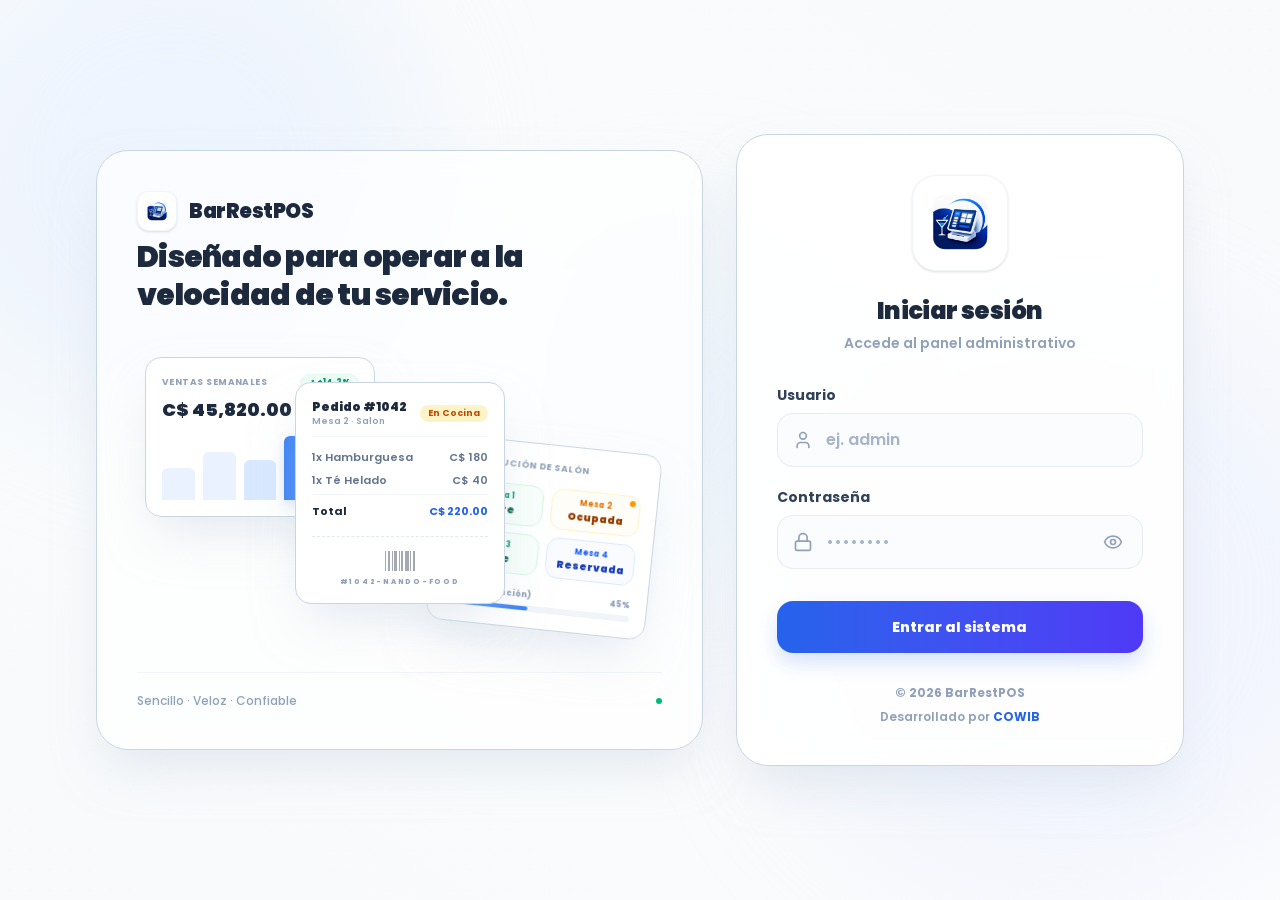
==== commit d11106b6: "mejoras" ====
--- a/wwwroot/index.html
+++ b/wwwroot/index.html
@@ -1,21 +1,20 @@
-<!doctype html>
-<html lang="es">
-
-<head>
-  <meta charset="UTF-8" />
-  <link rel="icon" type="image/svg+xml" href="./assets/logo-BGH8nVVf.png" />
-  <meta name="viewport" content="width=device-width, initial-scale=1.0" />
-  <link rel="preconnect" href="https://fonts.googleapis.com" />
-  <link rel="preconnect" href="https://fonts.gstatic.com" crossorigin />
-  <link href="https://fonts.googleapis.com/css2?family=Poppins:wght@400;500;600;700&display=swap" rel="stylesheet" />
-  <title>BarRestPOS - Sistema de gestion para bar y restaurante</title>
-  <script type="module" crossorigin src="./assets/index-7i0Ueaax.js"></script>
-  <link rel="stylesheet" crossorigin href="./assets/index-yGjMXH76.css">
-</head>
-
-<body>
-  <div id="root"></div>-
-</body>
-
+<!doctype html>
+<html lang="es">
+
+<head>
+  <meta charset="UTF-8" />
+  <link rel="icon" type="image/svg+xml" href="./assets/logo-BGH8nVVf.png" />
+  <meta name="viewport" content="width=device-width, initial-scale=1.0" />
+  <link rel="preconnect" href="https://fonts.googleapis.com" />
+  <link rel="preconnect" href="https://fonts.gstatic.com" crossorigin />
+  <link href="https://fonts.googleapis.com/css2?family=Poppins:wght@400;500;600;700&display=swap" rel="stylesheet" />
+  <title>BarRestPOS - Sistema de gestion para bar y restaurante</title>
+  <script type="module" crossorigin src="./assets/index-CcFE95hB.js"></script>
+  <link rel="stylesheet" crossorigin href="./assets/index-CUjz20GC.css">
+</head>
+
+<body>
+  <div id="root"></div>
+</body>
+
 </html>
--- a/wwwroot/assets/index-CUjz20GC.css
+++ b/wwwroot/assets/index-CUjz20GC.css
@@ -0,0 +1 @@
+@keyframes react-loading-skeleton{to{transform:translate(100%)}}.react-loading-skeleton{--base-color: #ebebeb;--highlight-color: #f5f5f5;--animation-duration: 1.5s;--animation-direction: normal;--pseudo-element-display: block;background-color:var(--base-color);width:100%;border-radius:.25rem;display:inline-flex;line-height:1;position:relative;-webkit-user-select:none;user-select:none;overflow:hidden}.react-loading-skeleton:after{content:" ";display:var(--pseudo-element-display);position:absolute;top:0;left:0;right:0;height:100%;background-repeat:no-repeat;background-image:var( --custom-highlight-background, linear-gradient( 90deg, var(--base-color) 0%, var(--highlight-color) 50%, var(--base-color) 100% ) );transform:translate(-100%);animation-name:react-loading-skeleton;animation-direction:var(--animation-direction);animation-duration:var(--animation-duration);animation-timing-function:ease-in-out;animation-iteration-count:infinite}@media(prefers-reduced-motion){.react-loading-skeleton{--pseudo-element-display: none}}@layer properties{@supports (((-webkit-hyphens:none)) and (not (margin-trim:inline))) or ((-moz-orient:inline) and (not (color:rgb(from red r g b)))){*,:before,:after,::backdrop{--tw-translate-x:0;--tw-translate-y:0;--tw-translate-z:0;--tw-scale-x:1;--tw-scale-y:1;--tw-scale-z:1;--tw-rotate-x:initial;--tw-rotate-y:initial;--tw-rotate-z:initial;--tw-skew-x:initial;--tw-skew-y:initial;--tw-space-y-reverse:0;--tw-divide-y-reverse:0;--tw-border-style:solid;--tw-gradient-position:initial;--tw-gradient-from:#0000;--tw-gradient-via:#0000;--tw-gradient-to:#0000;--tw-gradient-stops:initial;--tw-gradient-via-stops:initial;--tw-gradient-from-position:0%;--tw-gradient-via-position:50%;--tw-gradient-to-position:100%;--tw-leading:initial;--tw-font-weight:initial;--tw-tracking:initial;--tw-ordinal:initial;--tw-slashed-zero:initial;--tw-numeric-figure:initial;--tw-numeric-spacing:initial;--tw-numeric-fraction:initial;--tw-shadow:0 0 #0000;--tw-shadow-color:initial;--tw-shadow-alpha:100%;--tw-inset-shadow:0 0 #0000;--tw-inset-shadow-color:initial;--tw-inset-shadow-alpha:100%;--tw-ring-color:initial;--tw-ring-shadow:0 0 #0000;--tw-inset-ring-color:initial;--tw-inset-ring-shadow:0 0 #0000;--tw-ring-inset:initial;--tw-ring-offset-width:0px;--tw-ring-offset-color:#fff;--tw-ring-offset-shadow:0 0 #0000;--tw-outline-style:solid;--tw-blur:initial;--tw-brightness:initial;--tw-contrast:initial;--tw-grayscale:initial;--tw-hue-rotate:initial;--tw-invert:initial;--tw-opacity:initial;--tw-saturate:initial;--tw-sepia:initial;--tw-drop-shadow:initial;--tw-drop-shadow-color:initial;--tw-drop-shadow-alpha:100%;--tw-drop-shadow-size:initial;--tw-backdrop-blur:initial;--tw-backdrop-brightness:initial;--tw-backdrop-contrast:initial;--tw-backdrop-grayscale:initial;--tw-backdrop-hue-rotate:initial;--tw-backdrop-invert:initial;--tw-backdrop-opacity:initial;--tw-backdrop-saturate:initial;--tw-backdrop-sepia:initial;--tw-duration:initial;--tw-ease:initial}}}@layer theme{:root,:host{--font-sans:"Poppins", system-ui, sans-serif;--font-mono:ui-monospace, SFMono-Regular, Menlo, Monaco, Consolas, "Liberation Mono", "Courier New", monospace;--color-red-50:oklch(97.1% .013 17.38);--color-red-100:oklch(93.6% .032 17.717);--color-red-200:oklch(88.5% .062 18.334);--color-red-300:oklch(80.8% .114 19.571);--color-red-400:oklch(70.4% .191 22.216);--color-red-500:oklch(63.7% .237 25.331);--color-red-600:oklch(57.7% .245 27.325);--color-red-700:oklch(50.5% .213 27.518);--color-red-800:oklch(44.4% .177 26.899);--color-red-900:oklch(39.6% .141 25.723);--color-orange-50:oklch(98% .016 73.684);--color-orange-100:oklch(95.4% .038 75.164);--color-orange-200:oklch(90.1% .076 70.697);--color-orange-300:oklch(83.7% .128 66.29);--color-orange-400:oklch(75% .183 55.934);--color-orange-500:oklch(70.5% .213 47.604);--color-orange-600:oklch(64.6% .222 41.116);--color-orange-700:oklch(55.3% .195 38.402);--color-orange-800:oklch(47% .157 37.304);--color-orange-900:oklch(40.8% .123 38.172);--color-amber-50:oklch(98.7% .022 95.277);--color-amber-100:oklch(96.2% .059 95.617);--color-amber-200:oklch(92.4% .12 95.746);--color-amber-300:oklch(87.9% .169 91.605);--color-amber-400:oklch(82.8% .189 84.429);--color-amber-500:oklch(76.9% .188 70.08);--color-amber-600:oklch(66.6% .179 58.318);--color-amber-700:oklch(55.5% .163 48.998);--color-amber-800:oklch(47.3% .137 46.201);--color-amber-900:oklch(41.4% .112 45.904);--color-amber-950:oklch(27.9% .077 45.635);--color-yellow-50:oklch(98.7% .026 102.212);--color-yellow-300:oklch(90.5% .182 98.111);--color-yellow-600:oklch(68.1% .162 75.834);--color-green-100:oklch(96.2% .044 156.743);--color-green-600:oklch(62.7% .194 149.214);--color-emerald-50:oklch(97.9% .021 166.113);--color-emerald-100:oklch(95% .052 163.051);--color-emerald-200:oklch(90.5% .093 164.15);--color-emerald-300:oklch(84.5% .143 164.978);--color-emerald-400:oklch(76.5% .177 163.223);--color-emerald-500:oklch(69.6% .17 162.48);--color-emerald-600:oklch(59.6% .145 163.225);--color-emerald-700:oklch(50.8% .118 165.612);--color-emerald-800:oklch(43.2% .095 166.913);--color-emerald-900:oklch(37.8% .077 168.94);--color-emerald-950:oklch(26.2% .051 172.552);--color-teal-50:oklch(98.4% .014 180.72);--color-teal-100:oklch(95.3% .051 180.801);--color-teal-400:oklch(77.7% .152 181.912);--color-teal-500:oklch(70.4% .14 182.503);--color-teal-600:oklch(60% .118 184.704);--color-cyan-50:oklch(98.4% .019 200.873);--color-cyan-100:oklch(95.6% .045 203.388);--color-cyan-600:oklch(60.9% .126 221.723);--color-sky-50:oklch(97.7% .013 236.62);--color-sky-100:oklch(95.1% .026 236.824);--color-sky-200:oklch(90.1% .058 230.902);--color-sky-300:oklch(82.8% .111 230.318);--color-sky-400:oklch(74.6% .16 232.661);--color-sky-500:oklch(68.5% .169 237.323);--color-sky-600:oklch(58.8% .158 241.966);--color-sky-700:oklch(50% .134 242.749);--color-sky-800:oklch(44.3% .11 240.79);--color-blue-50:oklch(97% .014 254.604);--color-blue-100:oklch(93.2% .032 255.585);--color-blue-200:oklch(88.2% .059 254.128);--color-blue-300:oklch(80.9% .105 251.813);--color-blue-400:oklch(70.7% .165 254.624);--color-blue-500:oklch(62.3% .214 259.815);--color-blue-600:oklch(54.6% .245 262.881);--color-blue-700:oklch(48.8% .243 264.376);--color-blue-800:oklch(42.4% .199 265.638);--color-blue-900:oklch(37.9% .146 265.522);--color-blue-950:oklch(28.2% .091 267.935);--color-indigo-50:oklch(96.2% .018 272.314);--color-indigo-100:oklch(93% .034 272.788);--color-indigo-300:oklch(78.5% .115 274.713);--color-indigo-400:oklch(67.3% .182 276.935);--color-indigo-500:oklch(58.5% .233 277.117);--color-indigo-600:oklch(51.1% .262 276.966);--color-indigo-700:oklch(45.7% .24 277.023);--color-indigo-800:oklch(39.8% .195 277.366);--color-indigo-900:oklch(35.9% .144 278.697);--color-indigo-950:oklch(25.7% .09 281.288);--color-violet-50:oklch(96.9% .016 293.756);--color-violet-100:oklch(94.3% .029 294.588);--color-violet-200:oklch(89.4% .057 293.283);--color-violet-300:oklch(81.1% .111 293.571);--color-violet-400:oklch(70.2% .183 293.541);--color-violet-500:oklch(60.6% .25 292.717);--color-violet-600:oklch(54.1% .281 293.009);--color-violet-700:oklch(49.1% .27 292.581);--color-violet-800:oklch(43.2% .232 292.759);--color-violet-900:oklch(38% .189 293.745);--color-violet-950:oklch(28.3% .141 291.089);--color-purple-50:oklch(97.7% .014 308.299);--color-purple-100:oklch(94.6% .033 307.174);--color-purple-200:oklch(90.2% .063 306.703);--color-purple-300:oklch(82.7% .119 306.383);--color-purple-400:oklch(71.4% .203 305.504);--color-purple-500:oklch(62.7% .265 303.9);--color-purple-600:oklch(55.8% .288 302.321);--color-purple-700:oklch(49.6% .265 301.924);--color-purple-900:oklch(38.1% .176 304.987);--color-fuchsia-50:oklch(97.7% .017 320.058);--color-fuchsia-100:oklch(95.2% .037 318.852);--color-fuchsia-400:oklch(74% .238 322.16);--color-fuchsia-500:oklch(66.7% .295 322.15);--color-fuchsia-600:oklch(59.1% .293 322.896);--color-rose-50:oklch(96.9% .015 12.422);--color-rose-100:oklch(94.1% .03 12.58);--color-rose-200:oklch(89.2% .058 10.001);--color-rose-300:oklch(81% .117 11.638);--color-rose-400:oklch(71.2% .194 13.428);--color-rose-500:oklch(64.5% .246 16.439);--color-rose-600:oklch(58.6% .253 17.585);--color-rose-700:oklch(51.4% .222 16.935);--color-rose-800:oklch(45.5% .188 13.697);--color-rose-900:oklch(41% .159 10.272);--color-rose-950:oklch(27.1% .105 12.094);--color-slate-50:oklch(98.4% .003 247.858);--color-slate-100:oklch(96.8% .007 247.896);--color-slate-200:oklch(92.9% .013 255.508);--color-slate-300:oklch(86.9% .022 252.894);--color-slate-400:oklch(70.4% .04 256.788);--color-slate-500:oklch(55.4% .046 257.417);--color-slate-600:oklch(44.6% .043 257.281);--color-slate-700:oklch(37.2% .044 257.287);--color-slate-800:oklch(27.9% .041 260.031);--color-slate-900:oklch(20.8% .042 265.755);--color-slate-950:oklch(12.9% .042 264.695);--color-black:#000;--color-white:#fff;--spacing:.25rem;--container-xs:20rem;--container-sm:24rem;--container-md:28rem;--container-lg:32rem;--container-xl:36rem;--container-2xl:42rem;--container-3xl:48rem;--container-4xl:56rem;--container-5xl:64rem;--container-6xl:72rem;--container-7xl:80rem;--text-xs:.75rem;--text-xs--line-height:calc(1 / .75);--text-sm:.875rem;--text-sm--line-height:calc(1.25 / .875);--text-base:1rem;--text-base--line-height: 1.5 ;--text-lg:1.125rem;--text-lg--line-height:calc(1.75 / 1.125);--text-xl:1.25rem;--text-xl--line-height:calc(1.75 / 1.25);--text-2xl:1.5rem;--text-2xl--line-height:calc(2 / 1.5);--text-3xl:1.875rem;--text-3xl--line-height: 1.2 ;--font-weight-normal:400;--font-weight-medium:500;--font-weight-semibold:600;--font-weight-bold:700;--font-weight-extrabold:800;--font-weight-black:900;--tracking-tight:-.025em;--tracking-wide:.025em;--tracking-wider:.05em;--tracking-widest:.1em;--leading-tight:1.25;--leading-snug:1.375;--leading-relaxed:1.625;--radius-sm:.25rem;--radius-md:.375rem;--radius-lg:.5rem;--radius-xl:.75rem;--radius-2xl:1rem;--radius-3xl:1.5rem;--drop-shadow-sm:0 1px 2px #00000026;--drop-shadow-md:0 3px 3px #0000001f;--ease-out:cubic-bezier(0, 0, .2, 1);--ease-in-out:cubic-bezier(.4, 0, .2, 1);--animate-spin:spin 1s linear infinite;--animate-ping:ping 1s cubic-bezier(0, 0, .2, 1) infinite;--animate-pulse:pulse 2s cubic-bezier(.4, 0, .6, 1) infinite;--animate-bounce:bounce 1s infinite;--blur-sm:8px;--blur-md:12px;--blur-xl:24px;--blur-3xl:64px;--default-transition-duration:.15s;--default-transition-timing-function:cubic-bezier(.4, 0, .2, 1);--default-font-family:var(--font-sans);--default-mono-font-family:var(--font-mono);--color-primary-50:#eff6ff;--color-primary-100:#dbeafe;--color-primary-200:#bfdbfe;--color-primary-300:#93c5fd;--color-primary-400:#60a5fa;--color-primary-500:#3b82f6;--color-primary-600:#2563eb;--color-primary-700:#1d4ed8;--color-primary-800:#1e40af;--color-primary-900:#1e3a8a}}@layer base{*,:after,:before,::backdrop{box-sizing:border-box;border:0 solid;margin:0;padding:0}::file-selector-button{box-sizing:border-box;border:0 solid;margin:0;padding:0}html,:host{-webkit-text-size-adjust:100%;tab-size:4;line-height:1.5;font-family:var(--default-font-family,ui-sans-serif, system-ui, sans-serif, "Apple Color Emoji", "Segoe UI Emoji", "Segoe UI Symbol", "Noto Color Emoji");font-feature-settings:var(--default-font-feature-settings,normal);font-variation-settings:var(--default-font-variation-settings,normal);-webkit-tap-highlight-color:transparent}hr{height:0;color:inherit;border-top-width:1px}abbr:where([title]){-webkit-text-decoration:underline dotted;text-decoration:underline dotted}h1,h2,h3,h4,h5,h6{font-size:inherit;font-weight:inherit}a{color:inherit;-webkit-text-decoration:inherit;text-decoration:inherit}b,strong{font-weight:bolder}code,kbd,samp,pre{font-family:var(--default-mono-font-family,ui-monospace, SFMono-Regular, Menlo, Monaco, Consolas, "Liberation Mono", "Courier New", monospace);font-feature-settings:var(--default-mono-font-feature-settings,normal);font-variation-settings:var(--default-mono-font-variation-settings,normal);font-size:1em}small{font-size:80%}sub,sup{vertical-align:baseline;font-size:75%;line-height:0;position:relative}sub{bottom:-.25em}sup{top:-.5em}table{text-indent:0;border-color:inherit;border-collapse:collapse}:-moz-focusring{outline:auto}progress{vertical-align:baseline}summary{display:list-item}ol,ul,menu{list-style:none}img,svg,video,canvas,audio,iframe,embed,object{vertical-align:middle;display:block}img,video{max-width:100%;height:auto}button,input,select,optgroup,textarea{font:inherit;font-feature-settings:inherit;font-variation-settings:inherit;letter-spacing:inherit;color:inherit;opacity:1;background-color:#0000;border-radius:0}::file-selector-button{font:inherit;font-feature-settings:inherit;font-variation-settings:inherit;letter-spacing:inherit;color:inherit;opacity:1;background-color:#0000;border-radius:0}:where(select:is([multiple],[size])) optgroup{font-weight:bolder}:where(select:is([multiple],[size])) optgroup option{padding-inline-start:20px}::file-selector-button{margin-inline-end:4px}::placeholder{opacity:1}@supports (not ((-webkit-appearance:-apple-pay-button))) or (contain-intrinsic-size:1px){::placeholder{color:currentColor}@supports (color:color-mix(in lab,red,red)){::placeholder{color:color-mix(in oklab,currentcolor 50%,transparent)}}}textarea{resize:vertical}::-webkit-search-decoration{-webkit-appearance:none}::-webkit-date-and-time-value{min-height:1lh;text-align:inherit}::-webkit-datetime-edit{display:inline-flex}::-webkit-datetime-edit-fields-wrapper{padding:0}::-webkit-datetime-edit{padding-block:0}::-webkit-datetime-edit-year-field{padding-block:0}::-webkit-datetime-edit-month-field{padding-block:0}::-webkit-datetime-edit-day-field{padding-block:0}::-webkit-datetime-edit-hour-field{padding-block:0}::-webkit-datetime-edit-minute-field{padding-block:0}::-webkit-datetime-edit-second-field{padding-block:0}::-webkit-datetime-edit-millisecond-field{padding-block:0}::-webkit-datetime-edit-meridiem-field{padding-block:0}::-webkit-calendar-picker-indicator{line-height:1}:-moz-ui-invalid{box-shadow:none}button,input:where([type=button],[type=reset],[type=submit]){appearance:button}::file-selector-button{appearance:button}::-webkit-inner-spin-button{height:auto}::-webkit-outer-spin-button{height:auto}[hidden]:where(:not([hidden=until-found])){display:none!important}body{background-color:var(--color-white);color:var(--color-slate-800);-webkit-font-smoothing:antialiased;-moz-osx-font-smoothing:grayscale}html.dark body{background-color:var(--color-slate-900);color:var(--color-slate-100)}}@layer components;@layer utilities{.pointer-events-auto{pointer-events:auto}.pointer-events-none{pointer-events:none}.visible{visibility:visible}.sr-only{clip-path:inset(50%);white-space:nowrap;border-width:0;width:1px;height:1px;margin:-1px;padding:0;position:absolute;overflow:hidden}.absolute{position:absolute}.fixed{position:fixed}.relative{position:relative}.static{position:static}.sticky{position:sticky}.inset-0{inset:calc(var(--spacing) * 0)}.inset-x-3{inset-inline:calc(var(--spacing) * 3)}.inset-y-0{inset-block:calc(var(--spacing) * 0)}.start{inset-inline-start:var(--spacing)}.end{inset-inline-end:var(--spacing)}.-top-1{top:calc(var(--spacing) * -1)}.-top-1\.5{top:calc(var(--spacing) * -1.5)}.-top-7{top:calc(var(--spacing) * -7)}.-top-20{top:calc(var(--spacing) * -20)}.top-0{top:calc(var(--spacing) * 0)}.top-0\.5{top:calc(var(--spacing) * .5)}.top-1{top:calc(var(--spacing) * 1)}.top-1\/2{top:50%}.top-2{top:calc(var(--spacing) * 2)}.top-2\.5{top:calc(var(--spacing) * 2.5)}.top-3{top:calc(var(--spacing) * 3)}.top-4{top:calc(var(--spacing) * 4)}.top-6{top:calc(var(--spacing) * 6)}.top-7{top:calc(var(--spacing) * 7)}.top-9{top:calc(var(--spacing) * 9)}.top-10{top:calc(var(--spacing) * 10)}.top-\[25\%\]{top:25%}.top-\[55\%\]{top:55%}.top-\[60\%\]{top:60%}.top-\[65\%\]{top:65%}.top-full{top:100%}.-right-1{right:calc(var(--spacing) * -1)}.-right-1\.5{right:calc(var(--spacing) * -1.5)}.-right-10{right:calc(var(--spacing) * -10)}.-right-20{right:calc(var(--spacing) * -20)}.right-0{right:calc(var(--spacing) * 0)}.right-0\.5{right:calc(var(--spacing) * .5)}.right-1{right:calc(var(--spacing) * 1)}.right-2{right:calc(var(--spacing) * 2)}.right-3{right:calc(var(--spacing) * 3)}.-bottom-1{bottom:calc(var(--spacing) * -1)}.-bottom-1\.5{bottom:calc(var(--spacing) * -1.5)}.bottom-0{bottom:calc(var(--spacing) * 0)}.bottom-0\.5{bottom:calc(var(--spacing) * .5)}.bottom-1{bottom:calc(var(--spacing) * 1)}.bottom-2{bottom:calc(var(--spacing) * 2)}.bottom-6{bottom:calc(var(--spacing) * 6)}.bottom-10{bottom:calc(var(--spacing) * 10)}.-left-1{left:calc(var(--spacing) * -1)}.-left-10{left:calc(var(--spacing) * -10)}.-left-20{left:calc(var(--spacing) * -20)}.-left-\[45px\]{left:-45px}.left-0{left:calc(var(--spacing) * 0)}.left-0\.5{left:calc(var(--spacing) * .5)}.left-1\/2{left:50%}.left-1\/3{left:33.3333%}.left-2{left:calc(var(--spacing) * 2)}.left-2\.5{left:calc(var(--spacing) * 2.5)}.left-3{left:calc(var(--spacing) * 3)}.left-3\.5{left:calc(var(--spacing) * 3.5)}.left-4{left:calc(var(--spacing) * 4)}.left-\[40\%\]{left:40%}.left-\[45\%\]{left:45%}.left-\[48\%\]{left:48%}.left-\[52\%\]{left:52%}.-z-10{z-index:-10}.z-10{z-index:10}.z-20{z-index:20}.z-30{z-index:30}.z-40{z-index:40}.z-50{z-index:50}.z-\[60\]{z-index:60}.z-\[100\]{z-index:100}.z-\[200\]{z-index:200}.z-\[201\]{z-index:201}.z-\[250\]{z-index:250}.z-\[350\]{z-index:350}.z-\[400\]{z-index:400}.z-\[9999\]{z-index:9999}.col-span-1{grid-column:span 1/span 1}.col-span-2{grid-column:span 2/span 2}.col-span-full{grid-column:1/-1}.float-left{float:left}.m-1{margin:calc(var(--spacing) * 1)}.m-2{margin:calc(var(--spacing) * 2)}.m-3{margin:calc(var(--spacing) * 3)}.m-4{margin:calc(var(--spacing) * 4)}.m-5{margin:calc(var(--spacing) * 5)}.m-auto{margin:auto}.mx-1{margin-inline:calc(var(--spacing) * 1)}.mx-2{margin-inline:calc(var(--spacing) * 2)}.mx-3{margin-inline:calc(var(--spacing) * 3)}.mx-4{margin-inline:calc(var(--spacing) * 4)}.mx-5{margin-inline:calc(var(--spacing) * 5)}.mx-auto{margin-inline:auto}.my-1{margin-block:calc(var(--spacing) * 1)}.my-2{margin-block:calc(var(--spacing) * 2)}.my-3{margin-block:calc(var(--spacing) * 3)}.my-4{margin-block:calc(var(--spacing) * 4)}.my-5{margin-block:calc(var(--spacing) * 5)}.my-6{margin-block:calc(var(--spacing) * 6)}.my-auto{margin-block:auto}.mt-0\.5{margin-top:calc(var(--spacing) * .5)}.mt-1{margin-top:calc(var(--spacing) * 1)}.mt-1\.5{margin-top:calc(var(--spacing) * 1.5)}.mt-2{margin-top:calc(var(--spacing) * 2)}.mt-3{margin-top:calc(var(--spacing) * 3)}.mt-3\.5{margin-top:calc(var(--spacing) * 3.5)}.mt-4{margin-top:calc(var(--spacing) * 4)}.mt-5{margin-top:calc(var(--spacing) * 5)}.mt-6{margin-top:calc(var(--spacing) * 6)}.mt-8{margin-top:calc(var(--spacing) * 8)}.mt-10{margin-top:calc(var(--spacing) * 10)}.mt-12{margin-top:calc(var(--spacing) * 12)}.mt-auto{margin-top:auto}.mr-1{margin-right:calc(var(--spacing) * 1)}.mr-1\.5{margin-right:calc(var(--spacing) * 1.5)}.mr-2{margin-right:calc(var(--spacing) * 2)}.mr-3{margin-right:calc(var(--spacing) * 3)}.mr-4{margin-right:calc(var(--spacing) * 4)}.mr-5{margin-right:calc(var(--spacing) * 5)}.mb-0{margin-bottom:calc(var(--spacing) * 0)}.mb-1{margin-bottom:calc(var(--spacing) * 1)}.mb-1\.5{margin-bottom:calc(var(--spacing) * 1.5)}.mb-2{margin-bottom:calc(var(--spacing) * 2)}.mb-3{margin-bottom:calc(var(--spacing) * 3)}.mb-4{margin-bottom:calc(var(--spacing) * 4)}.mb-5{margin-bottom:calc(var(--spacing) * 5)}.mb-6{margin-bottom:calc(var(--spacing) * 6)}.mb-8{margin-bottom:calc(var(--spacing) * 8)}.ml-1{margin-left:calc(var(--spacing) * 1)}.ml-1\.5{margin-left:calc(var(--spacing) * 1.5)}.ml-2{margin-left:calc(var(--spacing) * 2)}.ml-3{margin-left:calc(var(--spacing) * 3)}.ml-4{margin-left:calc(var(--spacing) * 4)}.ml-5{margin-left:calc(var(--spacing) * 5)}.ml-auto{margin-left:auto}.box-border{box-sizing:border-box}.line-clamp-2{-webkit-line-clamp:2;-webkit-box-orient:vertical;display:-webkit-box;overflow:hidden}.line-clamp-3{-webkit-line-clamp:3;-webkit-box-orient:vertical;display:-webkit-box;overflow:hidden}.block{display:block}.contents{display:contents}.flex{display:flex}.grid{display:grid}.hidden{display:none}.inline{display:inline}.inline-block{display:inline-block}.inline-flex{display:inline-flex}.table{display:table}.h-1{height:calc(var(--spacing) * 1)}.h-1\.5{height:calc(var(--spacing) * 1.5)}.h-2{height:calc(var(--spacing) * 2)}.h-2\.5{height:calc(var(--spacing) * 2.5)}.h-3{height:calc(var(--spacing) * 3)}.h-3\.5{height:calc(var(--spacing) * 3.5)}.h-4{height:calc(var(--spacing) * 4)}.h-4\.5{height:calc(var(--spacing) * 4.5)}.h-5{height:calc(var(--spacing) * 5)}.h-6{height:calc(var(--spacing) * 6)}.h-7{height:calc(var(--spacing) * 7)}.h-8{height:calc(var(--spacing) * 8)}.h-9{height:calc(var(--spacing) * 9)}.h-10{height:calc(var(--spacing) * 10)}.h-11{height:calc(var(--spacing) * 11)}.h-12{height:calc(var(--spacing) * 12)}.h-14{height:calc(var(--spacing) * 14)}.h-16{height:calc(var(--spacing) * 16)}.h-20{height:calc(var(--spacing) * 20)}.h-22{height:calc(var(--spacing) * 22)}.h-24{height:calc(var(--spacing) * 24)}.h-28{height:calc(var(--spacing) * 28)}.h-32{height:calc(var(--spacing) * 32)}.h-36{height:calc(var(--spacing) * 36)}.h-40{height:calc(var(--spacing) * 40)}.h-44{height:calc(var(--spacing) * 44)}.h-64{height:calc(var(--spacing) * 64)}.h-\[4px\]{height:4px}.h-\[15px\]{height:15px}.h-\[36px\]{height:36px}.h-\[300px\]{height:300px}.h-\[320px\]{height:320px}.h-\[350px\]{height:350px}.h-\[400px\]{height:400px}.h-\[500px\]{height:500px}.h-\[600px\]{height:600px}.h-\[calc\(100vh-1\.5rem\)\]{height:calc(100vh - 1.5rem)}.h-\[calc\(100vh-80px\)\]{height:calc(100vh - 80px)}.h-full{height:100%}.h-px{height:1px}.h-screen{height:100vh}.max-h-20{max-height:calc(var(--spacing) * 20)}.max-h-48{max-height:calc(var(--spacing) * 48)}.max-h-60{max-height:calc(var(--spacing) * 60)}.max-h-\[55vh\]{max-height:55vh}.max-h-\[75vh\]{max-height:75vh}.max-h-\[92vh\]{max-height:92vh}.max-h-\[95vh\]{max-height:95vh}.max-h-\[420px\]{max-height:420px}.max-h-\[min\(24rem\,70vh\)\]{max-height:min(24rem,70vh)}.max-h-\[min\(24rem\,75dvh\)\]{max-height:min(24rem,75dvh)}.max-h-\[min\(50dvh\,22rem\)\]{max-height:min(50dvh,22rem)}.max-h-\[min\(60vh\,420px\)\]{max-height:min(60vh,420px)}.max-h-\[min\(65dvh\,520px\)\]{max-height:min(65dvh,520px)}.max-h-\[min\(70dvh\,520px\)\]{max-height:min(70dvh,520px)}.max-h-\[min\(72dvh\,78vh\)\]{max-height:min(72dvh,78vh)}.max-h-\[min\(88dvh\,92vh\)\]{max-height:min(88dvh,92vh)}.max-h-\[min\(90dvh\,calc\(100svh-env\(safe-area-inset-top\,0px\)-env\(safe-area-inset-bottom\,0px\)-0\.75rem\)\)\]{max-height:min(90dvh,calc(100svh - env(safe-area-inset-top,0px) - env(safe-area-inset-bottom,0px) - .75rem))}.max-h-full{max-height:100%}.min-h-0{min-height:calc(var(--spacing) * 0)}.min-h-10{min-height:calc(var(--spacing) * 10)}.min-h-11{min-height:calc(var(--spacing) * 11)}.min-h-\[1rem\]{min-height:1rem}.min-h-\[4px\]{min-height:4px}.min-h-\[5\.5rem\]{min-height:5.5rem}.min-h-\[40px\]{min-height:40px}.min-h-\[44px\]{min-height:44px}.min-h-\[48px\]{min-height:48px}.min-h-\[52px\]{min-height:52px}.min-h-\[52vh\]{min-height:52vh}.min-h-\[60px\]{min-height:60px}.min-h-\[60vh\]{min-height:60vh}.min-h-\[96px\]{min-height:96px}.min-h-\[170px\]{min-height:170px}.min-h-\[200px\]{min-height:200px}.min-h-\[220px\]{min-height:220px}.min-h-\[300px\]{min-height:300px}.min-h-\[340px\]{min-height:340px}.min-h-\[calc\(100dvh-1rem\)\]{min-height:calc(100dvh - 1rem)}.min-h-\[min\(42vh\,16rem\)\]{min-height:min(42vh,16rem)}.min-h-screen{min-height:100vh}.w-1\.5{width:calc(var(--spacing) * 1.5)}.w-2{width:calc(var(--spacing) * 2)}.w-2\.5{width:calc(var(--spacing) * 2.5)}.w-3{width:calc(var(--spacing) * 3)}.w-3\.5{width:calc(var(--spacing) * 3.5)}.w-4{width:calc(var(--spacing) * 4)}.w-4\.5{width:calc(var(--spacing) * 4.5)}.w-5{width:calc(var(--spacing) * 5)}.w-6{width:calc(var(--spacing) * 6)}.w-7{width:calc(var(--spacing) * 7)}.w-8{width:calc(var(--spacing) * 8)}.w-9{width:calc(var(--spacing) * 9)}.w-10{width:calc(var(--spacing) * 10)}.w-11{width:calc(var(--spacing) * 11)}.w-12{width:calc(var(--spacing) * 12)}.w-14{width:calc(var(--spacing) * 14)}.w-16{width:calc(var(--spacing) * 16)}.w-20{width:calc(var(--spacing) * 20)}.w-22{width:calc(var(--spacing) * 22)}.w-24{width:calc(var(--spacing) * 24)}.w-28{width:calc(var(--spacing) * 28)}.w-32{width:calc(var(--spacing) * 32)}.w-36{width:calc(var(--spacing) * 36)}.w-64{width:calc(var(--spacing) * 64)}.w-80{width:calc(var(--spacing) * 80)}.w-\[1\.5px\]{width:1.5px}.w-\[1px\]{width:1px}.w-\[2\.5px\]{width:2.5px}.w-\[2px\]{width:2px}.w-\[3px\]{width:3px}.w-\[4px\]{width:4px}.w-\[6\.875rem\]{width:6.875rem}.w-\[15px\]{width:15px}.w-\[36px\]{width:36px}.w-\[46px\]{width:46px}.w-\[82\%\]{width:82%}.w-\[92px\]{width:92px}.w-\[112px\]{width:112px}.w-\[210px\]{width:210px}.w-\[220px\]{width:220px}.w-\[230px\]{width:230px}.w-\[300px\]{width:300px}.w-\[350px\]{width:350px}.w-\[400px\]{width:400px}.w-\[500px\]{width:500px}.w-\[600px\]{width:600px}.w-\[min\(19rem\,calc\(100vw-1\.25rem\)\)\]{width:min(19rem,100vw - 1.25rem)}.w-\[min\(22rem\,calc\(100vw-1\.25rem\)\)\]{width:min(22rem,100vw - 1.25rem)}.w-\[min\(28vw\,9rem\)\]{width:min(28vw,9rem)}.w-auto{width:auto}.w-fit{width:fit-content}.w-full{width:100%}.w-max{width:max-content}.w-px{width:1px}.max-w-2xl{max-width:var(--container-2xl)}.max-w-3xl{max-width:var(--container-3xl)}.max-w-4xl{max-width:var(--container-4xl)}.max-w-5xl{max-width:var(--container-5xl)}.max-w-6xl{max-width:var(--container-6xl)}.max-w-7xl{max-width:var(--container-7xl)}.max-w-\[8rem\]{max-width:8rem}.max-w-\[10rem\]{max-width:10rem}.max-w-\[90px\]{max-width:90px}.max-w-\[100px\]{max-width:100px}.max-w-\[140px\]{max-width:140px}.max-w-\[150px\]{max-width:150px}.max-w-\[200px\]{max-width:200px}.max-w-\[220px\]{max-width:220px}.max-w-\[280px\]{max-width:280px}.max-w-\[320px\]{max-width:320px}.max-w-\[380px\]{max-width:380px}.max-w-\[420px\]{max-width:420px}.max-w-\[min\(440px\,calc\(100vw-1\.5rem\)\)\]{max-width:min(440px,100vw - 1.5rem)}.max-w-full{max-width:100%}.max-w-lg{max-width:var(--container-lg)}.max-w-md{max-width:var(--container-md)}.max-w-sm{max-width:var(--container-sm)}.max-w-xl{max-width:var(--container-xl)}.max-w-xs{max-width:var(--container-xs)}.min-w-0{min-width:calc(var(--spacing) * 0)}.min-w-5{min-width:calc(var(--spacing) * 5)}.min-w-\[4px\]{min-width:4px}.min-w-\[4rem\]{min-width:4rem}.min-w-\[6rem\]{min-width:6rem}.min-w-\[48px\]{min-width:48px}.min-w-\[110px\]{min-width:110px}.min-w-\[160px\]{min-width:160px}.min-w-\[400px\]{min-width:400px}.min-w-\[640px\]{min-width:640px}.min-w-\[720px\]{min-width:720px}.min-w-\[760px\]{min-width:760px}.min-w-\[820px\]{min-width:820px}.min-w-\[900px\]{min-width:900px}.min-w-\[920px\]{min-width:920px}.min-w-\[980px\]{min-width:980px}.min-w-full{min-width:100%}.flex-1{flex:1}.flex-shrink-0,.shrink-0{flex-shrink:0}.border-collapse{border-collapse:collapse}.origin-center{transform-origin:50%}.origin-top-left{transform-origin:0 0}.-translate-x-1\/2{--tw-translate-x: -50% ;translate:var(--tw-translate-x) var(--tw-translate-y)}.-translate-x-\[120\%\]{--tw-translate-x: -120% ;translate:var(--tw-translate-x) var(--tw-translate-y)}.-translate-x-full{--tw-translate-x:-100%;translate:var(--tw-translate-x) var(--tw-translate-y)}.translate-x-0{--tw-translate-x:calc(var(--spacing) * 0);translate:var(--tw-translate-x) var(--tw-translate-y)}.translate-x-1{--tw-translate-x:calc(var(--spacing) * 1);translate:var(--tw-translate-x) var(--tw-translate-y)}.translate-x-6{--tw-translate-x:calc(var(--spacing) * 6);translate:var(--tw-translate-x) var(--tw-translate-y)}.-translate-y-1\/2{--tw-translate-y: -50% ;translate:var(--tw-translate-x) var(--tw-translate-y)}.scale-95{--tw-scale-x:95%;--tw-scale-y:95%;--tw-scale-z:95%;scale:var(--tw-scale-x) var(--tw-scale-y)}.-rotate-90{rotate:-90deg}.rotate-6{rotate:6deg}.transform{transform:var(--tw-rotate-x,) var(--tw-rotate-y,) var(--tw-rotate-z,) var(--tw-skew-x,) var(--tw-skew-y,)}.animate-bounce{animation:var(--animate-bounce)}.animate-ping{animation:var(--animate-ping)}.animate-pulse{animation:var(--animate-pulse)}.animate-spin{animation:var(--animate-spin)}.cursor-default{cursor:default}.cursor-grab{cursor:grab}.cursor-not-allowed{cursor:not-allowed}.cursor-nwse-resize{cursor:nwse-resize}.cursor-pointer{cursor:pointer}.touch-manipulation{touch-action:manipulation}.resize{resize:both}.resize-none{resize:none}.auto-rows-max{grid-auto-rows:max-content}.auto-rows-min{grid-auto-rows:min-content}.grid-cols-1{grid-template-columns:repeat(1,minmax(0,1fr))}.grid-cols-2{grid-template-columns:repeat(2,minmax(0,1fr))}.flex-col{flex-direction:column}.flex-col-reverse{flex-direction:column-reverse}.flex-row{flex-direction:row}.flex-wrap{flex-wrap:wrap}.content-start{align-content:flex-start}.items-baseline{align-items:baseline}.items-center{align-items:center}.items-end{align-items:flex-end}.items-start{align-items:flex-start}.items-stretch{align-items:stretch}.justify-around{justify-content:space-around}.justify-between{justify-content:space-between}.justify-center{justify-content:center}.justify-end{justify-content:flex-end}.justify-start{justify-content:flex-start}.gap-0\.5{gap:calc(var(--spacing) * .5)}.gap-1{gap:calc(var(--spacing) * 1)}.gap-1\.5{gap:calc(var(--spacing) * 1.5)}.gap-2{gap:calc(var(--spacing) * 2)}.gap-2\.5{gap:calc(var(--spacing) * 2.5)}.gap-3{gap:calc(var(--spacing) * 3)}.gap-3\.5{gap:calc(var(--spacing) * 3.5)}.gap-4{gap:calc(var(--spacing) * 4)}.gap-5{gap:calc(var(--spacing) * 5)}.gap-6{gap:calc(var(--spacing) * 6)}.gap-8{gap:calc(var(--spacing) * 8)}.gap-\[1\.5px\]{gap:1.5px}:where(.space-y-0>:not(:last-child)){--tw-space-y-reverse:0;margin-block-start:calc(calc(var(--spacing) * 0) * var(--tw-space-y-reverse));margin-block-end:calc(calc(var(--spacing) * 0) * calc(1 - var(--tw-space-y-reverse)))}:where(.space-y-0\.5>:not(:last-child)){--tw-space-y-reverse:0;margin-block-start:calc(calc(var(--spacing) * .5) * var(--tw-space-y-reverse));margin-block-end:calc(calc(var(--spacing) * .5) * calc(1 - var(--tw-space-y-reverse)))}:where(.space-y-1>:not(:last-child)){--tw-space-y-reverse:0;margin-block-start:calc(calc(var(--spacing) * 1) * var(--tw-space-y-reverse));margin-block-end:calc(calc(var(--spacing) * 1) * calc(1 - var(--tw-space-y-reverse)))}:where(.space-y-1\.5>:not(:last-child)){--tw-space-y-reverse:0;margin-block-start:calc(calc(var(--spacing) * 1.5) * var(--tw-space-y-reverse));margin-block-end:calc(calc(var(--spacing) * 1.5) * calc(1 - var(--tw-space-y-reverse)))}:where(.space-y-2>:not(:last-child)){--tw-space-y-reverse:0;margin-block-start:calc(calc(var(--spacing) * 2) * var(--tw-space-y-reverse));margin-block-end:calc(calc(var(--spacing) * 2) * calc(1 - var(--tw-space-y-reverse)))}:where(.space-y-3>:not(:last-child)){--tw-space-y-reverse:0;margin-block-start:calc(calc(var(--spacing) * 3) * var(--tw-space-y-reverse));margin-block-end:calc(calc(var(--spacing) * 3) * calc(1 - var(--tw-space-y-reverse)))}:where(.space-y-3\.5>:not(:last-child)){--tw-space-y-reverse:0;margin-block-start:calc(calc(var(--spacing) * 3.5) * var(--tw-space-y-reverse));margin-block-end:calc(calc(var(--spacing) * 3.5) * calc(1 - var(--tw-space-y-reverse)))}:where(.space-y-4>:not(:last-child)){--tw-space-y-reverse:0;margin-block-start:calc(calc(var(--spacing) * 4) * var(--tw-space-y-reverse));margin-block-end:calc(calc(var(--spacing) * 4) * calc(1 - var(--tw-space-y-reverse)))}:where(.space-y-5>:not(:last-child)){--tw-space-y-reverse:0;margin-block-start:calc(calc(var(--spacing) * 5) * var(--tw-space-y-reverse));margin-block-end:calc(calc(var(--spacing) * 5) * calc(1 - var(--tw-space-y-reverse)))}:where(.space-y-6>:not(:last-child)){--tw-space-y-reverse:0;margin-block-start:calc(calc(var(--spacing) * 6) * var(--tw-space-y-reverse));margin-block-end:calc(calc(var(--spacing) * 6) * calc(1 - var(--tw-space-y-reverse)))}.gap-x-4{column-gap:calc(var(--spacing) * 4)}.gap-y-1\.5{row-gap:calc(var(--spacing) * 1.5)}:where(.divide-y>:not(:last-child)){--tw-divide-y-reverse:0;border-bottom-style:var(--tw-border-style);border-top-style:var(--tw-border-style);border-top-width:calc(1px * var(--tw-divide-y-reverse));border-bottom-width:calc(1px * calc(1 - var(--tw-divide-y-reverse)))}:where(.divide-slate-100>:not(:last-child)){border-color:var(--color-slate-100)}:where(.divide-slate-100\/60>:not(:last-child)){border-color:#f1f5f999}@supports (color:color-mix(in lab,red,red)){:where(.divide-slate-100\/60>:not(:last-child)){border-color:color-mix(in oklab,var(--color-slate-100) 60%,transparent)}}:where(.divide-slate-200>:not(:last-child)){border-color:var(--color-slate-200)}.self-end{align-self:flex-end}.truncate{text-overflow:ellipsis;white-space:nowrap;overflow:hidden}.overflow-auto{overflow:auto}.overflow-hidden{overflow:hidden}.overflow-visible{overflow:visible}.overflow-x-auto{overflow-x:auto}.overflow-x-hidden{overflow-x:hidden}.overflow-y-auto{overflow-y:auto}.overscroll-contain{overscroll-behavior:contain}.overscroll-y-contain{overscroll-behavior-y:contain}.rounded{border-radius:.25rem}.rounded-2xl{border-radius:var(--radius-2xl)}.rounded-3xl{border-radius:var(--radius-3xl)}.rounded-\[14px\]{border-radius:14px}.rounded-\[24px\]{border-radius:24px}.rounded-\[28px\]{border-radius:28px}.rounded-\[32px\]{border-radius:32px}.rounded-\[40px\]{border-radius:40px}.rounded-full{border-radius:3.40282e38px}.rounded-lg{border-radius:var(--radius-lg)}.rounded-md{border-radius:var(--radius-md)}.rounded-none{border-radius:0}.rounded-sm{border-radius:var(--radius-sm)}.rounded-xl{border-radius:var(--radius-xl)}.rounded-t{border-top-left-radius:.25rem;border-top-right-radius:.25rem}.rounded-t-2xl{border-top-left-radius:var(--radius-2xl);border-top-right-radius:var(--radius-2xl)}.rounded-t-md{border-top-left-radius:var(--radius-md);border-top-right-radius:var(--radius-md)}.rounded-b-2xl{border-bottom-right-radius:var(--radius-2xl);border-bottom-left-radius:var(--radius-2xl)}.border{border-style:var(--tw-border-style);border-width:1px}.border-0{border-style:var(--tw-border-style);border-width:0}.border-2{border-style:var(--tw-border-style);border-width:2px}.border-4{border-style:var(--tw-border-style);border-width:4px}.border-x{border-inline-style:var(--tw-border-style);border-inline-width:1px}.border-y{border-block-style:var(--tw-border-style);border-block-width:1px}.border-t{border-top-style:var(--tw-border-style);border-top-width:1px}.border-t-\[4px\]{border-top-style:var(--tw-border-style);border-top-width:4px}.border-r{border-right-style:var(--tw-border-style);border-right-width:1px}.border-b{border-bottom-style:var(--tw-border-style);border-bottom-width:1px}.border-l{border-left-style:var(--tw-border-style);border-left-width:1px}.border-l-4{border-left-style:var(--tw-border-style);border-left-width:4px}.border-dashed{--tw-border-style:dashed;border-style:dashed}.border-amber-100{border-color:var(--color-amber-100)}.border-amber-200{border-color:var(--color-amber-200)}.border-amber-200\/60{border-color:#fee68599}@supports (color:color-mix(in lab,red,red)){.border-amber-200\/60{border-color:color-mix(in oklab,var(--color-amber-200) 60%,transparent)}}.border-amber-200\/80{border-color:#fee685cc}@supports (color:color-mix(in lab,red,red)){.border-amber-200\/80{border-color:color-mix(in oklab,var(--color-amber-200) 80%,transparent)}}.border-amber-300\/40{border-color:#ffd23666}@supports (color:color-mix(in lab,red,red)){.border-amber-300\/40{border-color:color-mix(in oklab,var(--color-amber-300) 40%,transparent)}}.border-amber-400{border-color:var(--color-amber-400)}.border-amber-400\/80{border-color:#fcbb00cc}@supports (color:color-mix(in lab,red,red)){.border-amber-400\/80{border-color:color-mix(in oklab,var(--color-amber-400) 80%,transparent)}}.border-black\/5{border-color:#0000000d}@supports (color:color-mix(in lab,red,red)){.border-black\/5{border-color:color-mix(in oklab,var(--color-black) 5%,transparent)}}.border-blue-100{border-color:var(--color-blue-100)}.border-blue-100\/50{border-color:#dbeafe80}@supports (color:color-mix(in lab,red,red)){.border-blue-100\/50{border-color:color-mix(in oklab,var(--color-blue-100) 50%,transparent)}}.border-blue-200{border-color:var(--color-blue-200)}.border-cyan-100{border-color:var(--color-cyan-100)}.border-emerald-100{border-color:var(--color-emerald-100)}.border-emerald-100\/30{border-color:#d0fae54d}@supports (color:color-mix(in lab,red,red)){.border-emerald-100\/30{border-color:color-mix(in oklab,var(--color-emerald-100) 30%,transparent)}}.border-emerald-100\/50{border-color:#d0fae580}@supports (color:color-mix(in lab,red,red)){.border-emerald-100\/50{border-color:color-mix(in oklab,var(--color-emerald-100) 50%,transparent)}}.border-emerald-100\/60{border-color:#d0fae599}@supports (color:color-mix(in lab,red,red)){.border-emerald-100\/60{border-color:color-mix(in oklab,var(--color-emerald-100) 60%,transparent)}}.border-emerald-200{border-color:var(--color-emerald-200)}.border-emerald-200\/60{border-color:#a4f4cf99}@supports (color:color-mix(in lab,red,red)){.border-emerald-200\/60{border-color:color-mix(in oklab,var(--color-emerald-200) 60%,transparent)}}.border-emerald-400\/80{border-color:#00d294cc}@supports (color:color-mix(in lab,red,red)){.border-emerald-400\/80{border-color:color-mix(in oklab,var(--color-emerald-400) 80%,transparent)}}.border-emerald-500{border-color:var(--color-emerald-500)}.border-fuchsia-100{border-color:var(--color-fuchsia-100)}.border-indigo-100{border-color:var(--color-indigo-100)}.border-indigo-100\/40{border-color:#e0e7ff66}@supports (color:color-mix(in lab,red,red)){.border-indigo-100\/40{border-color:color-mix(in oklab,var(--color-indigo-100) 40%,transparent)}}.border-indigo-100\/60{border-color:#e0e7ff99}@supports (color:color-mix(in lab,red,red)){.border-indigo-100\/60{border-color:color-mix(in oklab,var(--color-indigo-100) 60%,transparent)}}.border-indigo-500{border-color:var(--color-indigo-500)}.border-indigo-700{border-color:var(--color-indigo-700)}.border-orange-100{border-color:var(--color-orange-100)}.border-orange-300{border-color:var(--color-orange-300)}.border-orange-300\/40{border-color:#ffb96d66}@supports (color:color-mix(in lab,red,red)){.border-orange-300\/40{border-color:color-mix(in oklab,var(--color-orange-300) 40%,transparent)}}.border-primary-200{border-color:var(--color-primary-200)}.border-primary-200\/80{border-color:#bfdbfecc}@supports (color:color-mix(in lab,red,red)){.border-primary-200\/80{border-color:color-mix(in oklab,var(--color-primary-200) 80%,transparent)}}.border-primary-400\/80{border-color:#60a5facc}@supports (color:color-mix(in lab,red,red)){.border-primary-400\/80{border-color:color-mix(in oklab,var(--color-primary-400) 80%,transparent)}}.border-purple-100{border-color:var(--color-purple-100)}.border-purple-500{border-color:var(--color-purple-500)}.border-red-100{border-color:var(--color-red-100)}.border-red-200{border-color:var(--color-red-200)}.border-red-400\/80{border-color:#ff6568cc}@supports (color:color-mix(in lab,red,red)){.border-red-400\/80{border-color:color-mix(in oklab,var(--color-red-400) 80%,transparent)}}.border-red-500{border-color:var(--color-red-500)}.border-red-600{border-color:var(--color-red-600)}.border-rose-100{border-color:var(--color-rose-100)}.border-rose-100\/60{border-color:#ffe4e699}@supports (color:color-mix(in lab,red,red)){.border-rose-100\/60{border-color:color-mix(in oklab,var(--color-rose-100) 60%,transparent)}}.border-rose-200{border-color:var(--color-rose-200)}.border-rose-300{border-color:var(--color-rose-300)}.border-rose-400{border-color:var(--color-rose-400)}.border-sky-100{border-color:var(--color-sky-100)}.border-slate-50{border-color:var(--color-slate-50)}.border-slate-100{border-color:var(--color-slate-100)}.border-slate-100\/50{border-color:#f1f5f980}@supports (color:color-mix(in lab,red,red)){.border-slate-100\/50{border-color:color-mix(in oklab,var(--color-slate-100) 50%,transparent)}}.border-slate-100\/80{border-color:#f1f5f9cc}@supports (color:color-mix(in lab,red,red)){.border-slate-100\/80{border-color:color-mix(in oklab,var(--color-slate-100) 80%,transparent)}}.border-slate-200{border-color:var(--color-slate-200)}.border-slate-200\/10{border-color:#e2e8f01a}@supports (color:color-mix(in lab,red,red)){.border-slate-200\/10{border-color:color-mix(in oklab,var(--color-slate-200) 10%,transparent)}}.border-slate-200\/20{border-color:#e2e8f033}@supports (color:color-mix(in lab,red,red)){.border-slate-200\/20{border-color:color-mix(in oklab,var(--color-slate-200) 20%,transparent)}}.border-slate-200\/25{border-color:#e2e8f040}@supports (color:color-mix(in lab,red,red)){.border-slate-200\/25{border-color:color-mix(in oklab,var(--color-slate-200) 25%,transparent)}}.border-slate-200\/40{border-color:#e2e8f066}@supports (color:color-mix(in lab,red,red)){.border-slate-200\/40{border-color:color-mix(in oklab,var(--color-slate-200) 40%,transparent)}}.border-slate-200\/50{border-color:#e2e8f080}@supports (color:color-mix(in lab,red,red)){.border-slate-200\/50{border-color:color-mix(in oklab,var(--color-slate-200) 50%,transparent)}}.border-slate-200\/60{border-color:#e2e8f099}@supports (color:color-mix(in lab,red,red)){.border-slate-200\/60{border-color:color-mix(in oklab,var(--color-slate-200) 60%,transparent)}}.border-slate-200\/65{border-color:#e2e8f0a6}@supports (color:color-mix(in lab,red,red)){.border-slate-200\/65{border-color:color-mix(in oklab,var(--color-slate-200) 65%,transparent)}}.border-slate-200\/70{border-color:#e2e8f0b3}@supports (color:color-mix(in lab,red,red)){.border-slate-200\/70{border-color:color-mix(in oklab,var(--color-slate-200) 70%,transparent)}}.border-slate-200\/80{border-color:#e2e8f0cc}@supports (color:color-mix(in lab,red,red)){.border-slate-200\/80{border-color:color-mix(in oklab,var(--color-slate-200) 80%,transparent)}}.border-slate-200\/85{border-color:#e2e8f0d9}@supports (color:color-mix(in lab,red,red)){.border-slate-200\/85{border-color:color-mix(in oklab,var(--color-slate-200) 85%,transparent)}}.border-slate-200\/90{border-color:#e2e8f0e6}@supports (color:color-mix(in lab,red,red)){.border-slate-200\/90{border-color:color-mix(in oklab,var(--color-slate-200) 90%,transparent)}}.border-slate-300{border-color:var(--color-slate-300)}.border-teal-100{border-color:var(--color-teal-100)}.border-transparent{border-color:#0000}.border-violet-100{border-color:var(--color-violet-100)}.border-violet-100\/60{border-color:#ede9fe99}@supports (color:color-mix(in lab,red,red)){.border-violet-100\/60{border-color:color-mix(in oklab,var(--color-violet-100) 60%,transparent)}}.border-violet-200{border-color:var(--color-violet-200)}.border-violet-300{border-color:var(--color-violet-300)}.border-violet-400{border-color:var(--color-violet-400)}.border-violet-600{border-color:var(--color-violet-600)}.border-violet-800{border-color:var(--color-violet-800)}.border-white{border-color:var(--color-white)}.border-white\/30{border-color:#ffffff4d}@supports (color:color-mix(in lab,red,red)){.border-white\/30{border-color:color-mix(in oklab,var(--color-white) 30%,transparent)}}.border-white\/40{border-color:#fff6}@supports (color:color-mix(in lab,red,red)){.border-white\/40{border-color:color-mix(in oklab,var(--color-white) 40%,transparent)}}.border-t-amber-400{border-top-color:var(--color-amber-400)}.border-t-blue-500{border-top-color:var(--color-blue-500)}.border-t-emerald-500{border-top-color:var(--color-emerald-500)}.border-t-primary-600{border-top-color:var(--color-primary-600)}.border-t-slate-400{border-top-color:var(--color-slate-400)}.border-t-white{border-top-color:var(--color-white)}.border-l-primary-300{border-left-color:var(--color-primary-300)}.bg-\[\#F8FAFC\]\/90{background-color:#f8fafce6}.bg-amber-50{background-color:var(--color-amber-50)}.bg-amber-50\/30{background-color:#fffbeb4d}@supports (color:color-mix(in lab,red,red)){.bg-amber-50\/30{background-color:color-mix(in oklab,var(--color-amber-50) 30%,transparent)}}.bg-amber-50\/40{background-color:#fffbeb66}@supports (color:color-mix(in lab,red,red)){.bg-amber-50\/40{background-color:color-mix(in oklab,var(--color-amber-50) 40%,transparent)}}.bg-amber-50\/50{background-color:#fffbeb80}@supports (color:color-mix(in lab,red,red)){.bg-amber-50\/50{background-color:color-mix(in oklab,var(--color-amber-50) 50%,transparent)}}.bg-amber-50\/80{background-color:#fffbebcc}@supports (color:color-mix(in lab,red,red)){.bg-amber-50\/80{background-color:color-mix(in oklab,var(--color-amber-50) 80%,transparent)}}.bg-amber-100{background-color:var(--color-amber-100)}.bg-amber-100\/40{background-color:#fef3c666}@supports (color:color-mix(in lab,red,red)){.bg-amber-100\/40{background-color:color-mix(in oklab,var(--color-amber-100) 40%,transparent)}}.bg-amber-200\/70{background-color:#fee685b3}@supports (color:color-mix(in lab,red,red)){.bg-amber-200\/70{background-color:color-mix(in oklab,var(--color-amber-200) 70%,transparent)}}.bg-amber-400{background-color:var(--color-amber-400)}.bg-amber-500{background-color:var(--color-amber-500)}.bg-blue-50{background-color:var(--color-blue-50)}.bg-blue-50\/40{background-color:#eff6ff66}@supports (color:color-mix(in lab,red,red)){.bg-blue-50\/40{background-color:color-mix(in oklab,var(--color-blue-50) 40%,transparent)}}.bg-blue-50\/80{background-color:#eff6ffcc}@supports (color:color-mix(in lab,red,red)){.bg-blue-50\/80{background-color:color-mix(in oklab,var(--color-blue-50) 80%,transparent)}}.bg-blue-100{background-color:var(--color-blue-100)}.bg-blue-100\/40{background-color:#dbeafe66}@supports (color:color-mix(in lab,red,red)){.bg-blue-100\/40{background-color:color-mix(in oklab,var(--color-blue-100) 40%,transparent)}}.bg-blue-100\/60{background-color:#dbeafe99}@supports (color:color-mix(in lab,red,red)){.bg-blue-100\/60{background-color:color-mix(in oklab,var(--color-blue-100) 60%,transparent)}}.bg-blue-200\/60{background-color:#bedbff99}@supports (color:color-mix(in lab,red,red)){.bg-blue-200\/60{background-color:color-mix(in oklab,var(--color-blue-200) 60%,transparent)}}.bg-blue-500{background-color:var(--color-blue-500)}.bg-blue-600{background-color:var(--color-blue-600)}.bg-cyan-50{background-color:var(--color-cyan-50)}.bg-emerald-50{background-color:var(--color-emerald-50)}.bg-emerald-50\/40{background-color:#ecfdf566}@supports (color:color-mix(in lab,red,red)){.bg-emerald-50\/40{background-color:color-mix(in oklab,var(--color-emerald-50) 40%,transparent)}}.bg-emerald-50\/50{background-color:#ecfdf580}@supports (color:color-mix(in lab,red,red)){.bg-emerald-50\/50{background-color:color-mix(in oklab,var(--color-emerald-50) 50%,transparent)}}.bg-emerald-50\/60{background-color:#ecfdf599}@supports (color:color-mix(in lab,red,red)){.bg-emerald-50\/60{background-color:color-mix(in oklab,var(--color-emerald-50) 60%,transparent)}}.bg-emerald-50\/70{background-color:#ecfdf5b3}@supports (color:color-mix(in lab,red,red)){.bg-emerald-50\/70{background-color:color-mix(in oklab,var(--color-emerald-50) 70%,transparent)}}.bg-emerald-100{background-color:var(--color-emerald-100)}.bg-emerald-400{background-color:var(--color-emerald-400)}.bg-emerald-500{background-color:var(--color-emerald-500)}.bg-emerald-600{background-color:var(--color-emerald-600)}.bg-fuchsia-50{background-color:var(--color-fuchsia-50)}.bg-green-100{background-color:var(--color-green-100)}.bg-indigo-50{background-color:var(--color-indigo-50)}.bg-indigo-50\/40{background-color:#eef2ff66}@supports (color:color-mix(in lab,red,red)){.bg-indigo-50\/40{background-color:color-mix(in oklab,var(--color-indigo-50) 40%,transparent)}}.bg-indigo-50\/80{background-color:#eef2ffcc}@supports (color:color-mix(in lab,red,red)){.bg-indigo-50\/80{background-color:color-mix(in oklab,var(--color-indigo-50) 80%,transparent)}}.bg-indigo-100\/30{background-color:#e0e7ff4d}@supports (color:color-mix(in lab,red,red)){.bg-indigo-100\/30{background-color:color-mix(in oklab,var(--color-indigo-100) 30%,transparent)}}.bg-indigo-300\/50{background-color:#a4b3ff80}@supports (color:color-mix(in lab,red,red)){.bg-indigo-300\/50{background-color:color-mix(in oklab,var(--color-indigo-300) 50%,transparent)}}.bg-indigo-500{background-color:var(--color-indigo-500)}.bg-indigo-500\/5{background-color:#625fff0d}@supports (color:color-mix(in lab,red,red)){.bg-indigo-500\/5{background-color:color-mix(in oklab,var(--color-indigo-500) 5%,transparent)}}.bg-indigo-600{background-color:var(--color-indigo-600)}.bg-orange-50{background-color:var(--color-orange-50)}.bg-orange-50\/50{background-color:#fff7ed80}@supports (color:color-mix(in lab,red,red)){.bg-orange-50\/50{background-color:color-mix(in oklab,var(--color-orange-50) 50%,transparent)}}.bg-orange-100{background-color:var(--color-orange-100)}.bg-orange-500{background-color:var(--color-orange-500)}.bg-orange-600{background-color:var(--color-orange-600)}.bg-primary-50{background-color:var(--color-primary-50)}.bg-primary-100{background-color:var(--color-primary-100)}.bg-primary-500{background-color:var(--color-primary-500)}.bg-primary-600{background-color:var(--color-primary-600)}.bg-purple-50{background-color:var(--color-purple-50)}.bg-purple-100{background-color:var(--color-purple-100)}.bg-purple-200\/40{background-color:#e9d5ff66}@supports (color:color-mix(in lab,red,red)){.bg-purple-200\/40{background-color:color-mix(in oklab,var(--color-purple-200) 40%,transparent)}}.bg-purple-300\/40{background-color:#d9b3ff66}@supports (color:color-mix(in lab,red,red)){.bg-purple-300\/40{background-color:color-mix(in oklab,var(--color-purple-300) 40%,transparent)}}.bg-red-50{background-color:var(--color-red-50)}.bg-red-50\/50{background-color:#fef2f280}@supports (color:color-mix(in lab,red,red)){.bg-red-50\/50{background-color:color-mix(in oklab,var(--color-red-50) 50%,transparent)}}.bg-red-50\/80{background-color:#fef2f2cc}@supports (color:color-mix(in lab,red,red)){.bg-red-50\/80{background-color:color-mix(in oklab,var(--color-red-50) 80%,transparent)}}.bg-red-100{background-color:var(--color-red-100)}.bg-red-400{background-color:var(--color-red-400)}.bg-red-500{background-color:var(--color-red-500)}.bg-red-600{background-color:var(--color-red-600)}.bg-rose-50{background-color:var(--color-rose-50)}.bg-rose-50\/50{background-color:#fff1f280}@supports (color:color-mix(in lab,red,red)){.bg-rose-50\/50{background-color:color-mix(in oklab,var(--color-rose-50) 50%,transparent)}}.bg-rose-50\/60{background-color:#fff1f299}@supports (color:color-mix(in lab,red,red)){.bg-rose-50\/60{background-color:color-mix(in oklab,var(--color-rose-50) 60%,transparent)}}.bg-rose-50\/85{background-color:#fff1f2d9}@supports (color:color-mix(in lab,red,red)){.bg-rose-50\/85{background-color:color-mix(in oklab,var(--color-rose-50) 85%,transparent)}}.bg-rose-50\/95{background-color:#fff1f2f2}@supports (color:color-mix(in lab,red,red)){.bg-rose-50\/95{background-color:color-mix(in oklab,var(--color-rose-50) 95%,transparent)}}.bg-rose-100{background-color:var(--color-rose-100)}.bg-rose-100\/60{background-color:#ffe4e699}@supports (color:color-mix(in lab,red,red)){.bg-rose-100\/60{background-color:color-mix(in oklab,var(--color-rose-100) 60%,transparent)}}.bg-rose-100\/90{background-color:#ffe4e6e6}@supports (color:color-mix(in lab,red,red)){.bg-rose-100\/90{background-color:color-mix(in oklab,var(--color-rose-100) 90%,transparent)}}.bg-rose-400{background-color:var(--color-rose-400)}.bg-rose-500{background-color:var(--color-rose-500)}.bg-rose-600{background-color:var(--color-rose-600)}.bg-sky-50{background-color:var(--color-sky-50)}.bg-sky-50\/50{background-color:#f0f9ff80}@supports (color:color-mix(in lab,red,red)){.bg-sky-50\/50{background-color:color-mix(in oklab,var(--color-sky-50) 50%,transparent)}}.bg-sky-100{background-color:var(--color-sky-100)}.bg-sky-100\/30{background-color:#dff2fe4d}@supports (color:color-mix(in lab,red,red)){.bg-sky-100\/30{background-color:color-mix(in oklab,var(--color-sky-100) 30%,transparent)}}.bg-sky-200\/50{background-color:#b8e6fe80}@supports (color:color-mix(in lab,red,red)){.bg-sky-200\/50{background-color:color-mix(in oklab,var(--color-sky-200) 50%,transparent)}}.bg-sky-300\/40{background-color:#77d4ff66}@supports (color:color-mix(in lab,red,red)){.bg-sky-300\/40{background-color:color-mix(in oklab,var(--color-sky-300) 40%,transparent)}}.bg-sky-500{background-color:var(--color-sky-500)}.bg-slate-50{background-color:var(--color-slate-50)}.bg-slate-50\/30{background-color:#f8fafc4d}@supports (color:color-mix(in lab,red,red)){.bg-slate-50\/30{background-color:color-mix(in oklab,var(--color-slate-50) 30%,transparent)}}.bg-slate-50\/40{background-color:#f8fafc66}@supports (color:color-mix(in lab,red,red)){.bg-slate-50\/40{background-color:color-mix(in oklab,var(--color-slate-50) 40%,transparent)}}.bg-slate-50\/50{background-color:#f8fafc80}@supports (color:color-mix(in lab,red,red)){.bg-slate-50\/50{background-color:color-mix(in oklab,var(--color-slate-50) 50%,transparent)}}.bg-slate-50\/60{background-color:#f8fafc99}@supports (color:color-mix(in lab,red,red)){.bg-slate-50\/60{background-color:color-mix(in oklab,var(--color-slate-50) 60%,transparent)}}.bg-slate-50\/80{background-color:#f8fafccc}@supports (color:color-mix(in lab,red,red)){.bg-slate-50\/80{background-color:color-mix(in oklab,var(--color-slate-50) 80%,transparent)}}.bg-slate-50\/90{background-color:#f8fafce6}@supports (color:color-mix(in lab,red,red)){.bg-slate-50\/90{background-color:color-mix(in oklab,var(--color-slate-50) 90%,transparent)}}.bg-slate-100{background-color:var(--color-slate-100)}.bg-slate-100\/80{background-color:#f1f5f9cc}@supports (color:color-mix(in lab,red,red)){.bg-slate-100\/80{background-color:color-mix(in oklab,var(--color-slate-100) 80%,transparent)}}.bg-slate-200{background-color:var(--color-slate-200)}.bg-slate-200\/60{background-color:#e2e8f099}@supports (color:color-mix(in lab,red,red)){.bg-slate-200\/60{background-color:color-mix(in oklab,var(--color-slate-200) 60%,transparent)}}.bg-slate-200\/70{background-color:#e2e8f0b3}@supports (color:color-mix(in lab,red,red)){.bg-slate-200\/70{background-color:color-mix(in oklab,var(--color-slate-200) 70%,transparent)}}.bg-slate-200\/80{background-color:#e2e8f0cc}@supports (color:color-mix(in lab,red,red)){.bg-slate-200\/80{background-color:color-mix(in oklab,var(--color-slate-200) 80%,transparent)}}.bg-slate-300{background-color:var(--color-slate-300)}.bg-slate-400{background-color:var(--color-slate-400)}.bg-slate-600{background-color:var(--color-slate-600)}.bg-slate-700{background-color:var(--color-slate-700)}.bg-slate-800{background-color:var(--color-slate-800)}.bg-slate-900{background-color:var(--color-slate-900)}.bg-slate-900\/20{background-color:#0f172b33}@supports (color:color-mix(in lab,red,red)){.bg-slate-900\/20{background-color:color-mix(in oklab,var(--color-slate-900) 20%,transparent)}}.bg-slate-900\/35{background-color:#0f172b59}@supports (color:color-mix(in lab,red,red)){.bg-slate-900\/35{background-color:color-mix(in oklab,var(--color-slate-900) 35%,transparent)}}.bg-slate-900\/45{background-color:#0f172b73}@supports (color:color-mix(in lab,red,red)){.bg-slate-900\/45{background-color:color-mix(in oklab,var(--color-slate-900) 45%,transparent)}}.bg-slate-900\/50{background-color:#0f172b80}@supports (color:color-mix(in lab,red,red)){.bg-slate-900\/50{background-color:color-mix(in oklab,var(--color-slate-900) 50%,transparent)}}.bg-slate-900\/60{background-color:#0f172b99}@supports (color:color-mix(in lab,red,red)){.bg-slate-900\/60{background-color:color-mix(in oklab,var(--color-slate-900) 60%,transparent)}}.bg-slate-950\/\[0\.02\]{background-color:#02061805}@supports (color:color-mix(in lab,red,red)){.bg-slate-950\/\[0\.02\]{background-color:color-mix(in oklab,var(--color-slate-950) 2%,transparent)}}.bg-slate-950\/\[0\.03\]{background-color:#02061808}@supports (color:color-mix(in lab,red,red)){.bg-slate-950\/\[0\.03\]{background-color:color-mix(in oklab,var(--color-slate-950) 3%,transparent)}}.bg-teal-50{background-color:var(--color-teal-50)}.bg-transparent{background-color:#0000}.bg-violet-50{background-color:var(--color-violet-50)}.bg-violet-50\/50{background-color:#f5f3ff80}@supports (color:color-mix(in lab,red,red)){.bg-violet-50\/50{background-color:color-mix(in oklab,var(--color-violet-50) 50%,transparent)}}.bg-violet-50\/70{background-color:#f5f3ffb3}@supports (color:color-mix(in lab,red,red)){.bg-violet-50\/70{background-color:color-mix(in oklab,var(--color-violet-50) 70%,transparent)}}.bg-violet-50\/85{background-color:#f5f3ffd9}@supports (color:color-mix(in lab,red,red)){.bg-violet-50\/85{background-color:color-mix(in oklab,var(--color-violet-50) 85%,transparent)}}.bg-violet-100{background-color:var(--color-violet-100)}.bg-violet-100\/60{background-color:#ede9fe99}@supports (color:color-mix(in lab,red,red)){.bg-violet-100\/60{background-color:color-mix(in oklab,var(--color-violet-100) 60%,transparent)}}.bg-violet-100\/90{background-color:#ede9fee6}@supports (color:color-mix(in lab,red,red)){.bg-violet-100\/90{background-color:color-mix(in oklab,var(--color-violet-100) 90%,transparent)}}.bg-violet-500{background-color:var(--color-violet-500)}.bg-violet-600{background-color:var(--color-violet-600)}.bg-white{background-color:var(--color-white)}.bg-white\/25{background-color:#ffffff40}@supports (color:color-mix(in lab,red,red)){.bg-white\/25{background-color:color-mix(in oklab,var(--color-white) 25%,transparent)}}.bg-white\/50{background-color:#ffffff80}@supports (color:color-mix(in lab,red,red)){.bg-white\/50{background-color:color-mix(in oklab,var(--color-white) 50%,transparent)}}.bg-white\/60{background-color:#fff9}@supports (color:color-mix(in lab,red,red)){.bg-white\/60{background-color:color-mix(in oklab,var(--color-white) 60%,transparent)}}.bg-white\/70{background-color:#ffffffb3}@supports (color:color-mix(in lab,red,red)){.bg-white\/70{background-color:color-mix(in oklab,var(--color-white) 70%,transparent)}}.bg-white\/80{background-color:#fffc}@supports (color:color-mix(in lab,red,red)){.bg-white\/80{background-color:color-mix(in oklab,var(--color-white) 80%,transparent)}}.bg-white\/90{background-color:#ffffffe6}@supports (color:color-mix(in lab,red,red)){.bg-white\/90{background-color:color-mix(in oklab,var(--color-white) 90%,transparent)}}.bg-white\/95{background-color:#fffffff2}@supports (color:color-mix(in lab,red,red)){.bg-white\/95{background-color:color-mix(in oklab,var(--color-white) 95%,transparent)}}.bg-yellow-50{background-color:var(--color-yellow-50)}.bg-gradient-to-b{--tw-gradient-position:to bottom in oklab;background-image:linear-gradient(var(--tw-gradient-stops))}.bg-gradient-to-br{--tw-gradient-position:to bottom right in oklab;background-image:linear-gradient(var(--tw-gradient-stops))}.bg-gradient-to-r{--tw-gradient-position:to right in oklab;background-image:linear-gradient(var(--tw-gradient-stops))}.bg-gradient-to-t{--tw-gradient-position:to top in oklab;background-image:linear-gradient(var(--tw-gradient-stops))}.bg-gradient-to-tr{--tw-gradient-position:to top right in oklab;background-image:linear-gradient(var(--tw-gradient-stops))}.bg-\[linear-gradient\(to_right\,\#f1f5f9_1px\,transparent_1px\)\,linear-gradient\(to_bottom\,\#f1f5f9_1px\,transparent_1px\)\]{background-image:linear-gradient(90deg,#f1f5f9 1px,#0000 1px),linear-gradient(#f1f5f9 1px,#0000 1px)}.bg-\[radial-gradient\(\#cbd5e1_1px\,transparent_1px\)\]{background-image:radial-gradient(#cbd5e1 1px,#0000 1px)}.from-amber-400{--tw-gradient-from:var(--color-amber-400);--tw-gradient-stops:var(--tw-gradient-via-stops,var(--tw-gradient-position), var(--tw-gradient-from) var(--tw-gradient-from-position), var(--tw-gradient-to) var(--tw-gradient-to-position))}.from-amber-400\/90{--tw-gradient-from:#fcbb00e6}@supports (color:color-mix(in lab,red,red)){.from-amber-400\/90{--tw-gradient-from:color-mix(in oklab, var(--color-amber-400) 90%, transparent)}}.from-amber-400\/90{--tw-gradient-stops:var(--tw-gradient-via-stops,var(--tw-gradient-position), var(--tw-gradient-from) var(--tw-gradient-from-position), var(--tw-gradient-to) var(--tw-gradient-to-position))}.from-amber-500{--tw-gradient-from:var(--color-amber-500);--tw-gradient-stops:var(--tw-gradient-via-stops,var(--tw-gradient-position), var(--tw-gradient-from) var(--tw-gradient-from-position), var(--tw-gradient-to) var(--tw-gradient-to-position))}.from-blue-50{--tw-gradient-from:var(--color-blue-50);--tw-gradient-stops:var(--tw-gradient-via-stops,var(--tw-gradient-position), var(--tw-gradient-from) var(--tw-gradient-from-position), var(--tw-gradient-to) var(--tw-gradient-to-position))}.from-blue-500{--tw-gradient-from:var(--color-blue-500);--tw-gradient-stops:var(--tw-gradient-via-stops,var(--tw-gradient-position), var(--tw-gradient-from) var(--tw-gradient-from-position), var(--tw-gradient-to) var(--tw-gradient-to-position))}.from-emerald-500{--tw-gradient-from:var(--color-emerald-500);--tw-gradient-stops:var(--tw-gradient-via-stops,var(--tw-gradient-position), var(--tw-gradient-from) var(--tw-gradient-from-position), var(--tw-gradient-to) var(--tw-gradient-to-position))}.from-indigo-50{--tw-gradient-from:var(--color-indigo-50);--tw-gradient-stops:var(--tw-gradient-via-stops,var(--tw-gradient-position), var(--tw-gradient-from) var(--tw-gradient-from-position), var(--tw-gradient-to) var(--tw-gradient-to-position))}.from-indigo-500{--tw-gradient-from:var(--color-indigo-500);--tw-gradient-stops:var(--tw-gradient-via-stops,var(--tw-gradient-position), var(--tw-gradient-from) var(--tw-gradient-from-position), var(--tw-gradient-to) var(--tw-gradient-to-position))}.from-orange-400\/80{--tw-gradient-from:#ff8b1acc}@supports (color:color-mix(in lab,red,red)){.from-orange-400\/80{--tw-gradient-from:color-mix(in oklab, var(--color-orange-400) 80%, transparent)}}.from-orange-400\/80{--tw-gradient-stops:var(--tw-gradient-via-stops,var(--tw-gradient-position), var(--tw-gradient-from) var(--tw-gradient-from-position), var(--tw-gradient-to) var(--tw-gradient-to-position))}.from-primary-600{--tw-gradient-from:var(--color-primary-600);--tw-gradient-stops:var(--tw-gradient-via-stops,var(--tw-gradient-position), var(--tw-gradient-from) var(--tw-gradient-from-position), var(--tw-gradient-to) var(--tw-gradient-to-position))}.from-purple-500{--tw-gradient-from:var(--color-purple-500);--tw-gradient-stops:var(--tw-gradient-via-stops,var(--tw-gradient-position), var(--tw-gradient-from) var(--tw-gradient-from-position), var(--tw-gradient-to) var(--tw-gradient-to-position))}.from-sky-400{--tw-gradient-from:var(--color-sky-400);--tw-gradient-stops:var(--tw-gradient-via-stops,var(--tw-gradient-position), var(--tw-gradient-from) var(--tw-gradient-from-position), var(--tw-gradient-to) var(--tw-gradient-to-position))}.from-slate-50{--tw-gradient-from:var(--color-slate-50);--tw-gradient-stops:var(--tw-gradient-via-stops,var(--tw-gradient-position), var(--tw-gradient-from) var(--tw-gradient-from-position), var(--tw-gradient-to) var(--tw-gradient-to-position))}.from-slate-50\/30{--tw-gradient-from:#f8fafc4d}@supports (color:color-mix(in lab,red,red)){.from-slate-50\/30{--tw-gradient-from:color-mix(in oklab, var(--color-slate-50) 30%, transparent)}}.from-slate-50\/30{--tw-gradient-stops:var(--tw-gradient-via-stops,var(--tw-gradient-position), var(--tw-gradient-from) var(--tw-gradient-from-position), var(--tw-gradient-to) var(--tw-gradient-to-position))}.from-slate-50\/80{--tw-gradient-from:#f8fafccc}@supports (color:color-mix(in lab,red,red)){.from-slate-50\/80{--tw-gradient-from:color-mix(in oklab, var(--color-slate-50) 80%, transparent)}}.from-slate-50\/80{--tw-gradient-stops:var(--tw-gradient-via-stops,var(--tw-gradient-position), var(--tw-gradient-from) var(--tw-gradient-from-position), var(--tw-gradient-to) var(--tw-gradient-to-position))}.from-slate-100{--tw-gradient-from:var(--color-slate-100);--tw-gradient-stops:var(--tw-gradient-via-stops,var(--tw-gradient-position), var(--tw-gradient-from) var(--tw-gradient-from-position), var(--tw-gradient-to) var(--tw-gradient-to-position))}.from-slate-200{--tw-gradient-from:var(--color-slate-200);--tw-gradient-stops:var(--tw-gradient-via-stops,var(--tw-gradient-position), var(--tw-gradient-from) var(--tw-gradient-from-position), var(--tw-gradient-to) var(--tw-gradient-to-position))}.from-slate-900{--tw-gradient-from:var(--color-slate-900);--tw-gradient-stops:var(--tw-gradient-via-stops,var(--tw-gradient-position), var(--tw-gradient-from) var(--tw-gradient-from-position), var(--tw-gradient-to) var(--tw-gradient-to-position))}.from-violet-500{--tw-gradient-from:var(--color-violet-500);--tw-gradient-stops:var(--tw-gradient-via-stops,var(--tw-gradient-position), var(--tw-gradient-from) var(--tw-gradient-from-position), var(--tw-gradient-to) var(--tw-gradient-to-position))}.from-white\/10{--tw-gradient-from:#ffffff1a}@supports (color:color-mix(in lab,red,red)){.from-white\/10{--tw-gradient-from:color-mix(in oklab, var(--color-white) 10%, transparent)}}.from-white\/10{--tw-gradient-stops:var(--tw-gradient-via-stops,var(--tw-gradient-position), var(--tw-gradient-from) var(--tw-gradient-from-position), var(--tw-gradient-to) var(--tw-gradient-to-position))}.via-rose-400{--tw-gradient-via:var(--color-rose-400);--tw-gradient-via-stops:var(--tw-gradient-position), var(--tw-gradient-from) var(--tw-gradient-from-position), var(--tw-gradient-via) var(--tw-gradient-via-position), var(--tw-gradient-to) var(--tw-gradient-to-position);--tw-gradient-stops:var(--tw-gradient-via-stops)}.via-slate-800{--tw-gradient-via:var(--color-slate-800);--tw-gradient-via-stops:var(--tw-gradient-position), var(--tw-gradient-from) var(--tw-gradient-from-position), var(--tw-gradient-via) var(--tw-gradient-via-position), var(--tw-gradient-to) var(--tw-gradient-to-position);--tw-gradient-stops:var(--tw-gradient-via-stops)}.via-white{--tw-gradient-via:var(--color-white);--tw-gradient-via-stops:var(--tw-gradient-position), var(--tw-gradient-from) var(--tw-gradient-from-position), var(--tw-gradient-via) var(--tw-gradient-via-position), var(--tw-gradient-to) var(--tw-gradient-to-position);--tw-gradient-stops:var(--tw-gradient-via-stops)}.to-blue-100{--tw-gradient-to:var(--color-blue-100);--tw-gradient-stops:var(--tw-gradient-via-stops,var(--tw-gradient-position), var(--tw-gradient-from) var(--tw-gradient-from-position), var(--tw-gradient-to) var(--tw-gradient-to-position))}.to-blue-600{--tw-gradient-to:var(--color-blue-600);--tw-gradient-stops:var(--tw-gradient-via-stops,var(--tw-gradient-position), var(--tw-gradient-from) var(--tw-gradient-from-position), var(--tw-gradient-to) var(--tw-gradient-to-position))}.to-emerald-600{--tw-gradient-to:var(--color-emerald-600);--tw-gradient-stops:var(--tw-gradient-via-stops,var(--tw-gradient-position), var(--tw-gradient-from) var(--tw-gradient-from-position), var(--tw-gradient-to) var(--tw-gradient-to-position))}.to-fuchsia-400{--tw-gradient-to:var(--color-fuchsia-400);--tw-gradient-stops:var(--tw-gradient-via-stops,var(--tw-gradient-position), var(--tw-gradient-from) var(--tw-gradient-from-position), var(--tw-gradient-to) var(--tw-gradient-to-position))}.to-fuchsia-500{--tw-gradient-to:var(--color-fuchsia-500);--tw-gradient-stops:var(--tw-gradient-via-stops,var(--tw-gradient-position), var(--tw-gradient-from) var(--tw-gradient-from-position), var(--tw-gradient-to) var(--tw-gradient-to-position))}.to-indigo-100\/50{--tw-gradient-to:#e0e7ff80}@supports (color:color-mix(in lab,red,red)){.to-indigo-100\/50{--tw-gradient-to:color-mix(in oklab, var(--color-indigo-100) 50%, transparent)}}.to-indigo-100\/50{--tw-gradient-stops:var(--tw-gradient-via-stops,var(--tw-gradient-position), var(--tw-gradient-from) var(--tw-gradient-from-position), var(--tw-gradient-to) var(--tw-gradient-to-position))}.to-indigo-400{--tw-gradient-to:var(--color-indigo-400);--tw-gradient-stops:var(--tw-gradient-via-stops,var(--tw-gradient-position), var(--tw-gradient-from) var(--tw-gradient-from-position), var(--tw-gradient-to) var(--tw-gradient-to-position))}.to-indigo-500{--tw-gradient-to:var(--color-indigo-500);--tw-gradient-stops:var(--tw-gradient-via-stops,var(--tw-gradient-position), var(--tw-gradient-from) var(--tw-gradient-from-position), var(--tw-gradient-to) var(--tw-gradient-to-position))}.to-indigo-600{--tw-gradient-to:var(--color-indigo-600);--tw-gradient-stops:var(--tw-gradient-via-stops,var(--tw-gradient-position), var(--tw-gradient-from) var(--tw-gradient-from-position), var(--tw-gradient-to) var(--tw-gradient-to-position))}.to-orange-300\/70{--tw-gradient-to:#ffb96db3}@supports (color:color-mix(in lab,red,red)){.to-orange-300\/70{--tw-gradient-to:color-mix(in oklab, var(--color-orange-300) 70%, transparent)}}.to-orange-300\/70{--tw-gradient-stops:var(--tw-gradient-via-stops,var(--tw-gradient-position), var(--tw-gradient-from) var(--tw-gradient-from-position), var(--tw-gradient-to) var(--tw-gradient-to-position))}.to-orange-400{--tw-gradient-to:var(--color-orange-400);--tw-gradient-stops:var(--tw-gradient-via-stops,var(--tw-gradient-position), var(--tw-gradient-from) var(--tw-gradient-from-position), var(--tw-gradient-to) var(--tw-gradient-to-position))}.to-orange-500{--tw-gradient-to:var(--color-orange-500);--tw-gradient-stops:var(--tw-gradient-via-stops,var(--tw-gradient-position), var(--tw-gradient-from) var(--tw-gradient-from-position), var(--tw-gradient-to) var(--tw-gradient-to-position))}.to-purple-400{--tw-gradient-to:var(--color-purple-400);--tw-gradient-stops:var(--tw-gradient-via-stops,var(--tw-gradient-position), var(--tw-gradient-from) var(--tw-gradient-from-position), var(--tw-gradient-to) var(--tw-gradient-to-position))}.to-slate-50\/80{--tw-gradient-to:#f8fafccc}@supports (color:color-mix(in lab,red,red)){.to-slate-50\/80{--tw-gradient-to:color-mix(in oklab, var(--color-slate-50) 80%, transparent)}}.to-slate-50\/80{--tw-gradient-stops:var(--tw-gradient-via-stops,var(--tw-gradient-position), var(--tw-gradient-from) var(--tw-gradient-from-position), var(--tw-gradient-to) var(--tw-gradient-to-position))}.to-slate-100\/50{--tw-gradient-to:#f1f5f980}@supports (color:color-mix(in lab,red,red)){.to-slate-100\/50{--tw-gradient-to:color-mix(in oklab, var(--color-slate-100) 50%, transparent)}}.to-slate-100\/50{--tw-gradient-stops:var(--tw-gradient-via-stops,var(--tw-gradient-position), var(--tw-gradient-from) var(--tw-gradient-from-position), var(--tw-gradient-to) var(--tw-gradient-to-position))}.to-slate-200{--tw-gradient-to:var(--color-slate-200);--tw-gradient-stops:var(--tw-gradient-via-stops,var(--tw-gradient-position), var(--tw-gradient-from) var(--tw-gradient-from-position), var(--tw-gradient-to) var(--tw-gradient-to-position))}.to-slate-500{--tw-gradient-to:var(--color-slate-500);--tw-gradient-stops:var(--tw-gradient-via-stops,var(--tw-gradient-position), var(--tw-gradient-from) var(--tw-gradient-from-position), var(--tw-gradient-to) var(--tw-gradient-to-position))}.to-slate-600{--tw-gradient-to:var(--color-slate-600);--tw-gradient-stops:var(--tw-gradient-via-stops,var(--tw-gradient-position), var(--tw-gradient-from) var(--tw-gradient-from-position), var(--tw-gradient-to) var(--tw-gradient-to-position))}.to-teal-400{--tw-gradient-to:var(--color-teal-400);--tw-gradient-stops:var(--tw-gradient-via-stops,var(--tw-gradient-position), var(--tw-gradient-from) var(--tw-gradient-from-position), var(--tw-gradient-to) var(--tw-gradient-to-position))}.to-teal-500{--tw-gradient-to:var(--color-teal-500);--tw-gradient-stops:var(--tw-gradient-via-stops,var(--tw-gradient-position), var(--tw-gradient-from) var(--tw-gradient-from-position), var(--tw-gradient-to) var(--tw-gradient-to-position))}.to-transparent{--tw-gradient-to:transparent;--tw-gradient-stops:var(--tw-gradient-via-stops,var(--tw-gradient-position), var(--tw-gradient-from) var(--tw-gradient-from-position), var(--tw-gradient-to) var(--tw-gradient-to-position))}.to-white{--tw-gradient-to:var(--color-white);--tw-gradient-stops:var(--tw-gradient-via-stops,var(--tw-gradient-position), var(--tw-gradient-from) var(--tw-gradient-from-position), var(--tw-gradient-to) var(--tw-gradient-to-position))}.to-yellow-300\/80{--tw-gradient-to:#ffe02acc}@supports (color:color-mix(in lab,red,red)){.to-yellow-300\/80{--tw-gradient-to:color-mix(in oklab, var(--color-yellow-300) 80%, transparent)}}.to-yellow-300\/80{--tw-gradient-stops:var(--tw-gradient-via-stops,var(--tw-gradient-position), var(--tw-gradient-from) var(--tw-gradient-from-position), var(--tw-gradient-to) var(--tw-gradient-to-position))}.\[background-size\:20px_20px\]{background-size:20px 20px}.bg-\[length\:24px_24px\]{background-size:24px 24px}.bg-clip-text{-webkit-background-clip:text;background-clip:text}.fill-current{fill:currentColor}.object-contain{object-fit:contain}.object-cover{object-fit:cover}.object-center{object-position:center}.object-left{object-position:left}.object-top{object-position:top}.p-0{padding:calc(var(--spacing) * 0)}.p-0\.5{padding:calc(var(--spacing) * .5)}.p-1{padding:calc(var(--spacing) * 1)}.p-1\.5{padding:calc(var(--spacing) * 1.5)}.p-2{padding:calc(var(--spacing) * 2)}.p-2\.5{padding:calc(var(--spacing) * 2.5)}.p-3{padding:calc(var(--spacing) * 3)}.p-4{padding:calc(var(--spacing) * 4)}.p-5{padding:calc(var(--spacing) * 5)}.p-6{padding:calc(var(--spacing) * 6)}.p-8{padding:calc(var(--spacing) * 8)}.p-10{padding:calc(var(--spacing) * 10)}.px-0{padding-inline:calc(var(--spacing) * 0)}.px-0\.5{padding-inline:calc(var(--spacing) * .5)}.px-1{padding-inline:calc(var(--spacing) * 1)}.px-1\.5{padding-inline:calc(var(--spacing) * 1.5)}.px-2{padding-inline:calc(var(--spacing) * 2)}.px-2\.5{padding-inline:calc(var(--spacing) * 2.5)}.px-3{padding-inline:calc(var(--spacing) * 3)}.px-3\.5{padding-inline:calc(var(--spacing) * 3.5)}.px-4{padding-inline:calc(var(--spacing) * 4)}.px-5{padding-inline:calc(var(--spacing) * 5)}.px-6{padding-inline:calc(var(--spacing) * 6)}.px-8{padding-inline:calc(var(--spacing) * 8)}.py-0\.5{padding-block:calc(var(--spacing) * .5)}.py-1{padding-block:calc(var(--spacing) * 1)}.py-1\.5{padding-block:calc(var(--spacing) * 1.5)}.py-2{padding-block:calc(var(--spacing) * 2)}.py-2\.5{padding-block:calc(var(--spacing) * 2.5)}.py-3{padding-block:calc(var(--spacing) * 3)}.py-3\.5{padding-block:calc(var(--spacing) * 3.5)}.py-4{padding-block:calc(var(--spacing) * 4)}.py-5{padding-block:calc(var(--spacing) * 5)}.py-6{padding-block:calc(var(--spacing) * 6)}.py-8{padding-block:calc(var(--spacing) * 8)}.py-10{padding-block:calc(var(--spacing) * 10)}.py-12{padding-block:calc(var(--spacing) * 12)}.py-16{padding-block:calc(var(--spacing) * 16)}.py-px{padding-block:1px}.pt-0\.5{padding-top:calc(var(--spacing) * .5)}.pt-1{padding-top:calc(var(--spacing) * 1)}.pt-1\.5{padding-top:calc(var(--spacing) * 1.5)}.pt-2{padding-top:calc(var(--spacing) * 2)}.pt-3{padding-top:calc(var(--spacing) * 3)}.pt-3\.5{padding-top:calc(var(--spacing) * 3.5)}.pt-4{padding-top:calc(var(--spacing) * 4)}.pt-5{padding-top:calc(var(--spacing) * 5)}.pt-14{padding-top:calc(var(--spacing) * 14)}.pt-\[max\(0\.5rem\,env\(safe-area-inset-top\,0px\)\)\]{padding-top:max(.5rem,env(safe-area-inset-top,0px))}.pr-0{padding-right:calc(var(--spacing) * 0)}.pr-0\.5{padding-right:calc(var(--spacing) * .5)}.pr-1{padding-right:calc(var(--spacing) * 1)}.pr-2{padding-right:calc(var(--spacing) * 2)}.pr-3{padding-right:calc(var(--spacing) * 3)}.pr-4{padding-right:calc(var(--spacing) * 4)}.pr-5{padding-right:calc(var(--spacing) * 5)}.pr-10{padding-right:calc(var(--spacing) * 10)}.pr-11{padding-right:calc(var(--spacing) * 11)}.pr-12{padding-right:calc(var(--spacing) * 12)}.pr-\[max\(1rem\,env\(safe-area-inset-right\,0px\)\)\]{padding-right:max(1rem,env(safe-area-inset-right,0px))}.pb-1{padding-bottom:calc(var(--spacing) * 1)}.pb-2{padding-bottom:calc(var(--spacing) * 2)}.pb-3{padding-bottom:calc(var(--spacing) * 3)}.pb-4{padding-bottom:calc(var(--spacing) * 4)}.pb-5{padding-bottom:calc(var(--spacing) * 5)}.pb-6{padding-bottom:calc(var(--spacing) * 6)}.pb-8{padding-bottom:calc(var(--spacing) * 8)}.pb-10{padding-bottom:calc(var(--spacing) * 10)}.pb-20{padding-bottom:calc(var(--spacing) * 20)}.pb-\[env\(safe-area-inset-bottom\)\]{padding-bottom:env(safe-area-inset-bottom)}.pb-\[env\(safe-area-inset-bottom\,0px\)\]{padding-bottom:env(safe-area-inset-bottom,0px)}.pb-\[max\(0\.5rem\,env\(safe-area-inset-bottom\,0px\)\)\]{padding-bottom:max(.5rem,env(safe-area-inset-bottom,0px))}.pl-0{padding-left:calc(var(--spacing) * 0)}.pl-1{padding-left:calc(var(--spacing) * 1)}.pl-2{padding-left:calc(var(--spacing) * 2)}.pl-3{padding-left:calc(var(--spacing) * 3)}.pl-4{padding-left:calc(var(--spacing) * 4)}.pl-5{padding-left:calc(var(--spacing) * 5)}.pl-6{padding-left:calc(var(--spacing) * 6)}.pl-8{padding-left:calc(var(--spacing) * 8)}.pl-9{padding-left:calc(var(--spacing) * 9)}.pl-10{padding-left:calc(var(--spacing) * 10)}.pl-12{padding-left:calc(var(--spacing) * 12)}.pl-\[max\(1rem\,env\(safe-area-inset-left\,0px\)\)\]{padding-left:max(1rem,env(safe-area-inset-left,0px))}.text-center{text-align:center}.text-left{text-align:left}.text-right{text-align:right}.align-middle{vertical-align:middle}.font-mono{font-family:var(--font-mono)}.font-sans{font-family:var(--font-sans)}.text-2xl{font-size:var(--text-2xl);line-height:var(--tw-leading,var(--text-2xl--line-height))}.text-3xl{font-size:var(--text-3xl);line-height:var(--tw-leading,var(--text-3xl--line-height))}.text-base{font-size:var(--text-base);line-height:var(--tw-leading,var(--text-base--line-height))}.text-lg{font-size:var(--text-lg);line-height:var(--tw-leading,var(--text-lg--line-height))}.text-sm{font-size:var(--text-sm);line-height:var(--tw-leading,var(--text-sm--line-height))}.text-xl{font-size:var(--text-xl);line-height:var(--tw-leading,var(--text-xl--line-height))}.text-xs{font-size:var(--text-xs);line-height:var(--tw-leading,var(--text-xs--line-height))}.text-\[7\.5px\]{font-size:7.5px}.text-\[7px\]{font-size:7px}.text-\[8\.5px\]{font-size:8.5px}.text-\[8px\]{font-size:8px}.text-\[9px\]{font-size:9px}.text-\[10px\]{font-size:10px}.text-\[11px\]{font-size:11px}.text-\[12px\]{font-size:12px}.text-\[13px\]{font-size:13px}.text-\[18px\]{font-size:18px}.text-\[22px\]{font-size:22px}.leading-\[14px\]{--tw-leading:14px;line-height:14px}.leading-none{--tw-leading:1;line-height:1}.leading-relaxed{--tw-leading:var(--leading-relaxed);line-height:var(--leading-relaxed)}.leading-snug{--tw-leading:var(--leading-snug);line-height:var(--leading-snug)}.leading-tight{--tw-leading:var(--leading-tight);line-height:var(--leading-tight)}.font-black{--tw-font-weight:var(--font-weight-black);font-weight:var(--font-weight-black)}.font-bold{--tw-font-weight:var(--font-weight-bold);font-weight:var(--font-weight-bold)}.font-extrabold{--tw-font-weight:var(--font-weight-extrabold);font-weight:var(--font-weight-extrabold)}.font-medium{--tw-font-weight:var(--font-weight-medium);font-weight:var(--font-weight-medium)}.font-normal{--tw-font-weight:var(--font-weight-normal);font-weight:var(--font-weight-normal)}.font-semibold{--tw-font-weight:var(--font-weight-semibold);font-weight:var(--font-weight-semibold)}.tracking-\[0\.2em\]{--tw-tracking:.2em;letter-spacing:.2em}.tracking-\[0\.25em\]{--tw-tracking:.25em;letter-spacing:.25em}.tracking-tight{--tw-tracking:var(--tracking-tight);letter-spacing:var(--tracking-tight)}.tracking-wide{--tw-tracking:var(--tracking-wide);letter-spacing:var(--tracking-wide)}.tracking-wider{--tw-tracking:var(--tracking-wider);letter-spacing:var(--tracking-wider)}.tracking-widest{--tw-tracking:var(--tracking-widest);letter-spacing:var(--tracking-widest)}.break-words{overflow-wrap:break-word}.break-all{word-break:break-all}.text-ellipsis{text-overflow:ellipsis}.whitespace-nowrap{white-space:nowrap}.whitespace-pre{white-space:pre}.whitespace-pre-wrap{white-space:pre-wrap}.text-amber-500{color:var(--color-amber-500)}.text-amber-600{color:var(--color-amber-600)}.text-amber-700{color:var(--color-amber-700)}.text-amber-800{color:var(--color-amber-800)}.text-amber-900{color:var(--color-amber-900)}.text-amber-900\/50{color:#7b330680}@supports (color:color-mix(in lab,red,red)){.text-amber-900\/50{color:color-mix(in oklab,var(--color-amber-900) 50%,transparent)}}.text-amber-900\/60{color:#7b330699}@supports (color:color-mix(in lab,red,red)){.text-amber-900\/60{color:color-mix(in oklab,var(--color-amber-900) 60%,transparent)}}.text-amber-900\/70{color:#7b3306b3}@supports (color:color-mix(in lab,red,red)){.text-amber-900\/70{color:color-mix(in oklab,var(--color-amber-900) 70%,transparent)}}.text-amber-900\/80{color:#7b3306cc}@supports (color:color-mix(in lab,red,red)){.text-amber-900\/80{color:color-mix(in oklab,var(--color-amber-900) 80%,transparent)}}.text-amber-900\/85{color:#7b3306d9}@supports (color:color-mix(in lab,red,red)){.text-amber-900\/85{color:color-mix(in oklab,var(--color-amber-900) 85%,transparent)}}.text-amber-950{color:var(--color-amber-950)}.text-black{color:var(--color-black)}.text-blue-500{color:var(--color-blue-500)}.text-blue-600{color:var(--color-blue-600)}.text-blue-600\/80{color:#155dfccc}@supports (color:color-mix(in lab,red,red)){.text-blue-600\/80{color:color-mix(in oklab,var(--color-blue-600) 80%,transparent)}}.text-blue-700{color:var(--color-blue-700)}.text-blue-800{color:var(--color-blue-800)}.text-cyan-600{color:var(--color-cyan-600)}.text-emerald-500{color:var(--color-emerald-500)}.text-emerald-600{color:var(--color-emerald-600)}.text-emerald-600\/80{color:#009767cc}@supports (color:color-mix(in lab,red,red)){.text-emerald-600\/80{color:color-mix(in oklab,var(--color-emerald-600) 80%,transparent)}}.text-emerald-700{color:var(--color-emerald-700)}.text-emerald-800{color:var(--color-emerald-800)}.text-emerald-800\/80{color:#005f46cc}@supports (color:color-mix(in lab,red,red)){.text-emerald-800\/80{color:color-mix(in oklab,var(--color-emerald-800) 80%,transparent)}}.text-emerald-900{color:var(--color-emerald-900)}.text-emerald-950{color:var(--color-emerald-950)}.text-fuchsia-600{color:var(--color-fuchsia-600)}.text-green-600{color:var(--color-green-600)}.text-indigo-500{color:var(--color-indigo-500)}.text-indigo-600{color:var(--color-indigo-600)}.text-indigo-700{color:var(--color-indigo-700)}.text-indigo-800{color:var(--color-indigo-800)}.text-indigo-900{color:var(--color-indigo-900)}.text-indigo-950{color:var(--color-indigo-950)}.text-orange-500{color:var(--color-orange-500)}.text-orange-600{color:var(--color-orange-600)}.text-orange-700{color:var(--color-orange-700)}.text-orange-800{color:var(--color-orange-800)}.text-orange-900{color:var(--color-orange-900)}.text-primary-500{color:var(--color-primary-500)}.text-primary-600{color:var(--color-primary-600)}.text-primary-700{color:var(--color-primary-700)}.text-primary-800{color:var(--color-primary-800)}.text-purple-600{color:var(--color-purple-600)}.text-purple-600\/80{color:#9810facc}@supports (color:color-mix(in lab,red,red)){.text-purple-600\/80{color:color-mix(in oklab,var(--color-purple-600) 80%,transparent)}}.text-purple-700{color:var(--color-purple-700)}.text-purple-900{color:var(--color-purple-900)}.text-red-500{color:var(--color-red-500)}.text-red-600{color:var(--color-red-600)}.text-red-700{color:var(--color-red-700)}.text-red-800{color:var(--color-red-800)}.text-rose-400{color:var(--color-rose-400)}.text-rose-600{color:var(--color-rose-600)}.text-rose-700{color:var(--color-rose-700)}.text-rose-800{color:var(--color-rose-800)}.text-rose-900{color:var(--color-rose-900)}.text-rose-950{color:var(--color-rose-950)}.text-sky-600{color:var(--color-sky-600)}.text-sky-700{color:var(--color-sky-700)}.text-sky-800{color:var(--color-sky-800)}.text-slate-200{color:var(--color-slate-200)}.text-slate-300{color:var(--color-slate-300)}.text-slate-400{color:var(--color-slate-400)}.text-slate-500{color:var(--color-slate-500)}.text-slate-500\/80{color:#62748ecc}@supports (color:color-mix(in lab,red,red)){.text-slate-500\/80{color:color-mix(in oklab,var(--color-slate-500) 80%,transparent)}}.text-slate-600{color:var(--color-slate-600)}.text-slate-700{color:var(--color-slate-700)}.text-slate-800{color:var(--color-slate-800)}.text-slate-900{color:var(--color-slate-900)}.text-teal-600{color:var(--color-teal-600)}.text-transparent{color:#0000}.text-violet-100{color:var(--color-violet-100)}.text-violet-600{color:var(--color-violet-600)}.text-violet-700{color:var(--color-violet-700)}.text-violet-800{color:var(--color-violet-800)}.text-violet-900{color:var(--color-violet-900)}.text-violet-950{color:var(--color-violet-950)}.text-white{color:var(--color-white)}.text-white\/80{color:#fffc}@supports (color:color-mix(in lab,red,red)){.text-white\/80{color:color-mix(in oklab,var(--color-white) 80%,transparent)}}.text-yellow-600{color:var(--color-yellow-600)}.capitalize{text-transform:capitalize}.uppercase{text-transform:uppercase}.italic{font-style:italic}.tabular-nums{--tw-numeric-spacing:tabular-nums;font-variant-numeric:var(--tw-ordinal,) var(--tw-slashed-zero,) var(--tw-numeric-figure,) var(--tw-numeric-spacing,) var(--tw-numeric-fraction,)}.line-through{text-decoration-line:line-through}.overline{text-decoration-line:overline}.underline{text-decoration-line:underline}.accent-slate-600{accent-color:var(--color-slate-600)}.opacity-0{opacity:0}.opacity-20{opacity:.2}.opacity-30{opacity:.3}.opacity-40{opacity:.4}.opacity-50{opacity:.5}.opacity-55{opacity:.55}.opacity-60{opacity:.6}.opacity-70{opacity:.7}.opacity-75{opacity:.75}.opacity-80{opacity:.8}.opacity-85{opacity:.85}.opacity-90{opacity:.9}.opacity-95{opacity:.95}.mix-blend-overlay{mix-blend-mode:overlay}.shadow{--tw-shadow:0 1px 3px 0 var(--tw-shadow-color,#0000001a), 0 1px 2px -1px var(--tw-shadow-color,#0000001a);box-shadow:var(--tw-inset-shadow),var(--tw-inset-ring-shadow),var(--tw-ring-offset-shadow),var(--tw-ring-shadow),var(--tw-shadow)}.shadow-2xl{--tw-shadow:0 25px 50px -12px var(--tw-shadow-color,#00000040);box-shadow:var(--tw-inset-shadow),var(--tw-inset-ring-shadow),var(--tw-ring-offset-shadow),var(--tw-ring-shadow),var(--tw-shadow)}.shadow-\[0_2px_8px_rgba\(0\,0\,0\,0\.02\)\]{--tw-shadow:0 2px 8px var(--tw-shadow-color,#00000005);box-shadow:var(--tw-inset-shadow),var(--tw-inset-ring-shadow),var(--tw-ring-offset-shadow),var(--tw-ring-shadow),var(--tw-shadow)}.shadow-\[0_2px_8px_rgba\(0\,0\,0\,0\.04\)\]{--tw-shadow:0 2px 8px var(--tw-shadow-color,#0000000a);box-shadow:var(--tw-inset-shadow),var(--tw-inset-ring-shadow),var(--tw-ring-offset-shadow),var(--tw-ring-shadow),var(--tw-shadow)}.shadow-\[0_2px_12px_rgb\(0\,0\,0\,0\.04\)\]{--tw-shadow:0 2px 12px var(--tw-shadow-color,#0000000a);box-shadow:var(--tw-inset-shadow),var(--tw-inset-ring-shadow),var(--tw-ring-offset-shadow),var(--tw-ring-shadow),var(--tw-shadow)}.shadow-\[0_4px_12px_rgba\(59\,130\,246\,0\.2\)\]{--tw-shadow:0 4px 12px var(--tw-shadow-color,#3b82f633);box-shadow:var(--tw-inset-shadow),var(--tw-inset-ring-shadow),var(--tw-ring-offset-shadow),var(--tw-ring-shadow),var(--tw-shadow)}.shadow-\[0_8px_25px_rgba\(16\,185\,129\,0\.06\)\]{--tw-shadow:0 8px 25px var(--tw-shadow-color,#10b9810f);box-shadow:var(--tw-inset-shadow),var(--tw-inset-ring-shadow),var(--tw-ring-offset-shadow),var(--tw-ring-shadow),var(--tw-shadow)}.shadow-\[0_8px_25px_rgba\(139\,92\,246\,0\.15\)\]{--tw-shadow:0 8px 25px var(--tw-shadow-color,#8b5cf626);box-shadow:var(--tw-inset-shadow),var(--tw-inset-ring-shadow),var(--tw-ring-offset-shadow),var(--tw-ring-shadow),var(--tw-shadow)}.shadow-\[0_8px_25px_rgba\(244\,63\,94\,0\.18\)\]{--tw-shadow:0 8px 25px var(--tw-shadow-color,#f43f5e2e);box-shadow:var(--tw-inset-shadow),var(--tw-inset-ring-shadow),var(--tw-ring-offset-shadow),var(--tw-ring-shadow),var(--tw-shadow)}.shadow-\[0_10px_20px_rgba\(37\,99\,235\,0\.18\)\]{--tw-shadow:0 10px 20px var(--tw-shadow-color,#2563eb2e);box-shadow:var(--tw-inset-shadow),var(--tw-inset-ring-shadow),var(--tw-ring-offset-shadow),var(--tw-ring-shadow),var(--tw-shadow)}.shadow-\[0_32px_64px_-16px_rgba\(15\,23\,42\,0\.08\)\,inset_0_1px_1px_rgba\(255\,255\,255\,0\.9\)\]{--tw-shadow:0 32px 64px -16px var(--tw-shadow-color,#0f172a14), inset 0 1px 1px var(--tw-shadow-color,#ffffffe6);box-shadow:var(--tw-inset-shadow),var(--tw-inset-ring-shadow),var(--tw-ring-offset-shadow),var(--tw-ring-shadow),var(--tw-shadow)}.shadow-inner{--tw-shadow:inset 0 2px 4px 0 var(--tw-shadow-color,#0000000d);box-shadow:var(--tw-inset-shadow),var(--tw-inset-ring-shadow),var(--tw-ring-offset-shadow),var(--tw-ring-shadow),var(--tw-shadow)}.shadow-lg{--tw-shadow:0 10px 15px -3px var(--tw-shadow-color,#0000001a), 0 4px 6px -4px var(--tw-shadow-color,#0000001a);box-shadow:var(--tw-inset-shadow),var(--tw-inset-ring-shadow),var(--tw-ring-offset-shadow),var(--tw-ring-shadow),var(--tw-shadow)}.shadow-md{--tw-shadow:0 4px 6px -1px var(--tw-shadow-color,#0000001a), 0 2px 4px -2px var(--tw-shadow-color,#0000001a);box-shadow:var(--tw-inset-shadow),var(--tw-inset-ring-shadow),var(--tw-ring-offset-shadow),var(--tw-ring-shadow),var(--tw-shadow)}.shadow-none{--tw-shadow:0 0 #0000;box-shadow:var(--tw-inset-shadow),var(--tw-inset-ring-shadow),var(--tw-ring-offset-shadow),var(--tw-ring-shadow),var(--tw-shadow)}.shadow-sm{--tw-shadow:0 1px 3px 0 var(--tw-shadow-color,#0000001a), 0 1px 2px -1px var(--tw-shadow-color,#0000001a);box-shadow:var(--tw-inset-shadow),var(--tw-inset-ring-shadow),var(--tw-ring-offset-shadow),var(--tw-ring-shadow),var(--tw-shadow)}.shadow-xl{--tw-shadow:0 20px 25px -5px var(--tw-shadow-color,#0000001a), 0 8px 10px -6px var(--tw-shadow-color,#0000001a);box-shadow:var(--tw-inset-shadow),var(--tw-inset-ring-shadow),var(--tw-ring-offset-shadow),var(--tw-ring-shadow),var(--tw-shadow)}.ring-1{--tw-ring-shadow:var(--tw-ring-inset,) 0 0 0 calc(1px + var(--tw-ring-offset-width)) var(--tw-ring-color,currentcolor);box-shadow:var(--tw-inset-shadow),var(--tw-inset-ring-shadow),var(--tw-ring-offset-shadow),var(--tw-ring-shadow),var(--tw-shadow)}.ring-2{--tw-ring-shadow:var(--tw-ring-inset,) 0 0 0 calc(2px + var(--tw-ring-offset-width)) var(--tw-ring-color,currentcolor);box-shadow:var(--tw-inset-shadow),var(--tw-inset-ring-shadow),var(--tw-ring-offset-shadow),var(--tw-ring-shadow),var(--tw-shadow)}.ring-4{--tw-ring-shadow:var(--tw-ring-inset,) 0 0 0 calc(4px + var(--tw-ring-offset-width)) var(--tw-ring-color,currentcolor);box-shadow:var(--tw-inset-shadow),var(--tw-inset-ring-shadow),var(--tw-ring-offset-shadow),var(--tw-ring-shadow),var(--tw-shadow)}.shadow-amber-200\/40{--tw-shadow-color:#fee68566}@supports (color:color-mix(in lab,red,red)){.shadow-amber-200\/40{--tw-shadow-color:color-mix(in oklab, color-mix(in oklab, var(--color-amber-200) 40%, transparent) var(--tw-shadow-alpha), transparent)}}.shadow-amber-300\/50{--tw-shadow-color:#ffd23680}@supports (color:color-mix(in lab,red,red)){.shadow-amber-300\/50{--tw-shadow-color:color-mix(in oklab, color-mix(in oklab, var(--color-amber-300) 50%, transparent) var(--tw-shadow-alpha), transparent)}}.shadow-amber-500\/20{--tw-shadow-color:#f99c0033}@supports (color:color-mix(in lab,red,red)){.shadow-amber-500\/20{--tw-shadow-color:color-mix(in oklab, color-mix(in oklab, var(--color-amber-500) 20%, transparent) var(--tw-shadow-alpha), transparent)}}.shadow-blue-300\/50{--tw-shadow-color:#90c5ff80}@supports (color:color-mix(in lab,red,red)){.shadow-blue-300\/50{--tw-shadow-color:color-mix(in oklab, color-mix(in oklab, var(--color-blue-300) 50%, transparent) var(--tw-shadow-alpha), transparent)}}.shadow-blue-500\/5{--tw-shadow-color:#3080ff0d}@supports (color:color-mix(in lab,red,red)){.shadow-blue-500\/5{--tw-shadow-color:color-mix(in oklab, color-mix(in oklab, var(--color-blue-500) 5%, transparent) var(--tw-shadow-alpha), transparent)}}.shadow-blue-500\/10{--tw-shadow-color:#3080ff1a}@supports (color:color-mix(in lab,red,red)){.shadow-blue-500\/10{--tw-shadow-color:color-mix(in oklab, color-mix(in oklab, var(--color-blue-500) 10%, transparent) var(--tw-shadow-alpha), transparent)}}.shadow-blue-500\/20{--tw-shadow-color:#3080ff33}@supports (color:color-mix(in lab,red,red)){.shadow-blue-500\/20{--tw-shadow-color:color-mix(in oklab, color-mix(in oklab, var(--color-blue-500) 20%, transparent) var(--tw-shadow-alpha), transparent)}}.shadow-blue-500\/30{--tw-shadow-color:#3080ff4d}@supports (color:color-mix(in lab,red,red)){.shadow-blue-500\/30{--tw-shadow-color:color-mix(in oklab, color-mix(in oklab, var(--color-blue-500) 30%, transparent) var(--tw-shadow-alpha), transparent)}}.shadow-emerald-200\/40{--tw-shadow-color:#a4f4cf66}@supports (color:color-mix(in lab,red,red)){.shadow-emerald-200\/40{--tw-shadow-color:color-mix(in oklab, color-mix(in oklab, var(--color-emerald-200) 40%, transparent) var(--tw-shadow-alpha), transparent)}}.shadow-emerald-300\/50{--tw-shadow-color:#5ee9b580}@supports (color:color-mix(in lab,red,red)){.shadow-emerald-300\/50{--tw-shadow-color:color-mix(in oklab, color-mix(in oklab, var(--color-emerald-300) 50%, transparent) var(--tw-shadow-alpha), transparent)}}.shadow-emerald-500\/5{--tw-shadow-color:#00bb7f0d}@supports (color:color-mix(in lab,red,red)){.shadow-emerald-500\/5{--tw-shadow-color:color-mix(in oklab, color-mix(in oklab, var(--color-emerald-500) 5%, transparent) var(--tw-shadow-alpha), transparent)}}.shadow-emerald-500\/20{--tw-shadow-color:#00bb7f33}@supports (color:color-mix(in lab,red,red)){.shadow-emerald-500\/20{--tw-shadow-color:color-mix(in oklab, color-mix(in oklab, var(--color-emerald-500) 20%, transparent) var(--tw-shadow-alpha), transparent)}}.shadow-emerald-500\/25{--tw-shadow-color:#00bb7f40}@supports (color:color-mix(in lab,red,red)){.shadow-emerald-500\/25{--tw-shadow-color:color-mix(in oklab, color-mix(in oklab, var(--color-emerald-500) 25%, transparent) var(--tw-shadow-alpha), transparent)}}.shadow-emerald-500\/30{--tw-shadow-color:#00bb7f4d}@supports (color:color-mix(in lab,red,red)){.shadow-emerald-500\/30{--tw-shadow-color:color-mix(in oklab, color-mix(in oklab, var(--color-emerald-500) 30%, transparent) var(--tw-shadow-alpha), transparent)}}.shadow-emerald-500\/40{--tw-shadow-color:#00bb7f66}@supports (color:color-mix(in lab,red,red)){.shadow-emerald-500\/40{--tw-shadow-color:color-mix(in oklab, color-mix(in oklab, var(--color-emerald-500) 40%, transparent) var(--tw-shadow-alpha), transparent)}}.shadow-indigo-500\/25{--tw-shadow-color:#625fff40}@supports (color:color-mix(in lab,red,red)){.shadow-indigo-500\/25{--tw-shadow-color:color-mix(in oklab, color-mix(in oklab, var(--color-indigo-500) 25%, transparent) var(--tw-shadow-alpha), transparent)}}.shadow-primary-200\/40{--tw-shadow-color:#bfdbfe66}@supports (color:color-mix(in lab,red,red)){.shadow-primary-200\/40{--tw-shadow-color:color-mix(in oklab, color-mix(in oklab, var(--color-primary-200) 40%, transparent) var(--tw-shadow-alpha), transparent)}}.shadow-red-200\/40{--tw-shadow-color:#ffcaca66}@supports (color:color-mix(in lab,red,red)){.shadow-red-200\/40{--tw-shadow-color:color-mix(in oklab, color-mix(in oklab, var(--color-red-200) 40%, transparent) var(--tw-shadow-alpha), transparent)}}.shadow-red-500\/20{--tw-shadow-color:#fb2c3633}@supports (color:color-mix(in lab,red,red)){.shadow-red-500\/20{--tw-shadow-color:color-mix(in oklab, color-mix(in oklab, var(--color-red-500) 20%, transparent) var(--tw-shadow-alpha), transparent)}}.shadow-red-500\/30{--tw-shadow-color:#fb2c364d}@supports (color:color-mix(in lab,red,red)){.shadow-red-500\/30{--tw-shadow-color:color-mix(in oklab, color-mix(in oklab, var(--color-red-500) 30%, transparent) var(--tw-shadow-alpha), transparent)}}.shadow-rose-200\/50{--tw-shadow-color:#ffccd380}@supports (color:color-mix(in lab,red,red)){.shadow-rose-200\/50{--tw-shadow-color:color-mix(in oklab, color-mix(in oklab, var(--color-rose-200) 50%, transparent) var(--tw-shadow-alpha), transparent)}}.shadow-rose-500\/30{--tw-shadow-color:#ff23574d}@supports (color:color-mix(in lab,red,red)){.shadow-rose-500\/30{--tw-shadow-color:color-mix(in oklab, color-mix(in oklab, var(--color-rose-500) 30%, transparent) var(--tw-shadow-alpha), transparent)}}.shadow-rose-600\/50{--tw-shadow-color:#e7004480}@supports (color:color-mix(in lab,red,red)){.shadow-rose-600\/50{--tw-shadow-color:color-mix(in oklab, color-mix(in oklab, var(--color-rose-600) 50%, transparent) var(--tw-shadow-alpha), transparent)}}.shadow-sky-500\/20{--tw-shadow-color:#00a5ef33}@supports (color:color-mix(in lab,red,red)){.shadow-sky-500\/20{--tw-shadow-color:color-mix(in oklab, color-mix(in oklab, var(--color-sky-500) 20%, transparent) var(--tw-shadow-alpha), transparent)}}.shadow-slate-200{--tw-shadow-color:oklch(92.9% .013 255.508)}@supports (color:color-mix(in lab,red,red)){.shadow-slate-200{--tw-shadow-color:color-mix(in oklab, var(--color-slate-200) var(--tw-shadow-alpha), transparent)}}.shadow-slate-200\/40{--tw-shadow-color:#e2e8f066}@supports (color:color-mix(in lab,red,red)){.shadow-slate-200\/40{--tw-shadow-color:color-mix(in oklab, color-mix(in oklab, var(--color-slate-200) 40%, transparent) var(--tw-shadow-alpha), transparent)}}.shadow-slate-200\/50{--tw-shadow-color:#e2e8f080}@supports (color:color-mix(in lab,red,red)){.shadow-slate-200\/50{--tw-shadow-color:color-mix(in oklab, color-mix(in oklab, var(--color-slate-200) 50%, transparent) var(--tw-shadow-alpha), transparent)}}.shadow-slate-300\/50{--tw-shadow-color:#cad5e280}@supports (color:color-mix(in lab,red,red)){.shadow-slate-300\/50{--tw-shadow-color:color-mix(in oklab, color-mix(in oklab, var(--color-slate-300) 50%, transparent) var(--tw-shadow-alpha), transparent)}}.shadow-slate-950\/20{--tw-shadow-color:#02061833}@supports (color:color-mix(in lab,red,red)){.shadow-slate-950\/20{--tw-shadow-color:color-mix(in oklab, color-mix(in oklab, var(--color-slate-950) 20%, transparent) var(--tw-shadow-alpha), transparent)}}.shadow-violet-100{--tw-shadow-color:oklch(94.3% .029 294.588)}@supports (color:color-mix(in lab,red,red)){.shadow-violet-100{--tw-shadow-color:color-mix(in oklab, var(--color-violet-100) var(--tw-shadow-alpha), transparent)}}.shadow-violet-500\/20{--tw-shadow-color:#8d54ff33}@supports (color:color-mix(in lab,red,red)){.shadow-violet-500\/20{--tw-shadow-color:color-mix(in oklab, color-mix(in oklab, var(--color-violet-500) 20%, transparent) var(--tw-shadow-alpha), transparent)}}.shadow-violet-500\/30{--tw-shadow-color:#8d54ff4d}@supports (color:color-mix(in lab,red,red)){.shadow-violet-500\/30{--tw-shadow-color:color-mix(in oklab, color-mix(in oklab, var(--color-violet-500) 30%, transparent) var(--tw-shadow-alpha), transparent)}}.shadow-violet-600\/50{--tw-shadow-color:#7f22fe80}@supports (color:color-mix(in lab,red,red)){.shadow-violet-600\/50{--tw-shadow-color:color-mix(in oklab, color-mix(in oklab, var(--color-violet-600) 50%, transparent) var(--tw-shadow-alpha), transparent)}}.ring-amber-100{--tw-ring-color:var(--color-amber-100)}.ring-amber-200\/60{--tw-ring-color:#fee68599}@supports (color:color-mix(in lab,red,red)){.ring-amber-200\/60{--tw-ring-color:color-mix(in oklab, var(--color-amber-200) 60%, transparent)}}.ring-blue-200\/60{--tw-ring-color:#bedbff99}@supports (color:color-mix(in lab,red,red)){.ring-blue-200\/60{--tw-ring-color:color-mix(in oklab, var(--color-blue-200) 60%, transparent)}}.ring-emerald-100{--tw-ring-color:var(--color-emerald-100)}.ring-emerald-200\/60{--tw-ring-color:#a4f4cf99}@supports (color:color-mix(in lab,red,red)){.ring-emerald-200\/60{--tw-ring-color:color-mix(in oklab, var(--color-emerald-200) 60%, transparent)}}.ring-indigo-100{--tw-ring-color:var(--color-indigo-100)}.ring-indigo-500{--tw-ring-color:var(--color-indigo-500)}.ring-orange-200\/60{--tw-ring-color:#ffd7a899}@supports (color:color-mix(in lab,red,red)){.ring-orange-200\/60{--tw-ring-color:color-mix(in oklab, var(--color-orange-200) 60%, transparent)}}.ring-primary-100{--tw-ring-color:var(--color-primary-100)}.ring-red-100{--tw-ring-color:var(--color-red-100)}.ring-rose-200\/60{--tw-ring-color:#ffccd399}@supports (color:color-mix(in lab,red,red)){.ring-rose-200\/60{--tw-ring-color:color-mix(in oklab, var(--color-rose-200) 60%, transparent)}}.ring-sky-100{--tw-ring-color:var(--color-sky-100)}.ring-sky-200\/60{--tw-ring-color:#b8e6fe99}@supports (color:color-mix(in lab,red,red)){.ring-sky-200\/60{--tw-ring-color:color-mix(in oklab, var(--color-sky-200) 60%, transparent)}}.ring-slate-50{--tw-ring-color:var(--color-slate-50)}.ring-slate-200\/60{--tw-ring-color:#e2e8f099}@supports (color:color-mix(in lab,red,red)){.ring-slate-200\/60{--tw-ring-color:color-mix(in oklab, var(--color-slate-200) 60%, transparent)}}.ring-violet-200\/60{--tw-ring-color:#ddd6ff99}@supports (color:color-mix(in lab,red,red)){.ring-violet-200\/60{--tw-ring-color:color-mix(in oklab, var(--color-violet-200) 60%, transparent)}}.ring-white{--tw-ring-color:var(--color-white)}.ring-offset-1{--tw-ring-offset-width:1px;--tw-ring-offset-shadow:var(--tw-ring-inset,) 0 0 0 var(--tw-ring-offset-width) var(--tw-ring-offset-color)}.outline{outline-style:var(--tw-outline-style);outline-width:1px}.blur{--tw-blur:blur(8px);filter:var(--tw-blur,) var(--tw-brightness,) var(--tw-contrast,) var(--tw-grayscale,) var(--tw-hue-rotate,) var(--tw-invert,) var(--tw-saturate,) var(--tw-sepia,) var(--tw-drop-shadow,)}.blur-3xl{--tw-blur:blur(var(--blur-3xl));filter:var(--tw-blur,) var(--tw-brightness,) var(--tw-contrast,) var(--tw-grayscale,) var(--tw-hue-rotate,) var(--tw-invert,) var(--tw-saturate,) var(--tw-sepia,) var(--tw-drop-shadow,)}.blur-\[1px\]{--tw-blur:blur(1px);filter:var(--tw-blur,) var(--tw-brightness,) var(--tw-contrast,) var(--tw-grayscale,) var(--tw-hue-rotate,) var(--tw-invert,) var(--tw-saturate,) var(--tw-sepia,) var(--tw-drop-shadow,)}.blur-\[100px\]{--tw-blur:blur(100px);filter:var(--tw-blur,) var(--tw-brightness,) var(--tw-contrast,) var(--tw-grayscale,) var(--tw-hue-rotate,) var(--tw-invert,) var(--tw-saturate,) var(--tw-sepia,) var(--tw-drop-shadow,)}.blur-\[120px\]{--tw-blur:blur(120px);filter:var(--tw-blur,) var(--tw-brightness,) var(--tw-contrast,) var(--tw-grayscale,) var(--tw-hue-rotate,) var(--tw-invert,) var(--tw-saturate,) var(--tw-sepia,) var(--tw-drop-shadow,)}.blur-xl{--tw-blur:blur(var(--blur-xl));filter:var(--tw-blur,) var(--tw-brightness,) var(--tw-contrast,) var(--tw-grayscale,) var(--tw-hue-rotate,) var(--tw-invert,) var(--tw-saturate,) var(--tw-sepia,) var(--tw-drop-shadow,)}.drop-shadow-md{--tw-drop-shadow-size:drop-shadow(0 3px 3px var(--tw-drop-shadow-color,#0000001f));--tw-drop-shadow:drop-shadow(var(--drop-shadow-md));filter:var(--tw-blur,) var(--tw-brightness,) var(--tw-contrast,) var(--tw-grayscale,) var(--tw-hue-rotate,) var(--tw-invert,) var(--tw-saturate,) var(--tw-sepia,) var(--tw-drop-shadow,)}.drop-shadow-sm{--tw-drop-shadow-size:drop-shadow(0 1px 2px var(--tw-drop-shadow-color,#00000026));--tw-drop-shadow:drop-shadow(var(--drop-shadow-sm));filter:var(--tw-blur,) var(--tw-brightness,) var(--tw-contrast,) var(--tw-grayscale,) var(--tw-hue-rotate,) var(--tw-invert,) var(--tw-saturate,) var(--tw-sepia,) var(--tw-drop-shadow,)}.filter{filter:var(--tw-blur,) var(--tw-brightness,) var(--tw-contrast,) var(--tw-grayscale,) var(--tw-hue-rotate,) var(--tw-invert,) var(--tw-saturate,) var(--tw-sepia,) var(--tw-drop-shadow,)}.backdrop-blur{--tw-backdrop-blur:blur(8px);-webkit-backdrop-filter:var(--tw-backdrop-blur,) var(--tw-backdrop-brightness,) var(--tw-backdrop-contrast,) var(--tw-backdrop-grayscale,) var(--tw-backdrop-hue-rotate,) var(--tw-backdrop-invert,) var(--tw-backdrop-opacity,) var(--tw-backdrop-saturate,) var(--tw-backdrop-sepia,);backdrop-filter:var(--tw-backdrop-blur,) var(--tw-backdrop-brightness,) var(--tw-backdrop-contrast,) var(--tw-backdrop-grayscale,) var(--tw-backdrop-hue-rotate,) var(--tw-backdrop-invert,) var(--tw-backdrop-opacity,) var(--tw-backdrop-saturate,) var(--tw-backdrop-sepia,)}.backdrop-blur-3xl{--tw-backdrop-blur:blur(var(--blur-3xl));-webkit-backdrop-filter:var(--tw-backdrop-blur,) var(--tw-backdrop-brightness,) var(--tw-backdrop-contrast,) var(--tw-backdrop-grayscale,) var(--tw-backdrop-hue-rotate,) var(--tw-backdrop-invert,) var(--tw-backdrop-opacity,) var(--tw-backdrop-saturate,) var(--tw-backdrop-sepia,);backdrop-filter:var(--tw-backdrop-blur,) var(--tw-backdrop-brightness,) var(--tw-backdrop-contrast,) var(--tw-backdrop-grayscale,) var(--tw-backdrop-hue-rotate,) var(--tw-backdrop-invert,) var(--tw-backdrop-opacity,) var(--tw-backdrop-saturate,) var(--tw-backdrop-sepia,)}.backdrop-blur-\[0\.5px\]{--tw-backdrop-blur:blur(.5px);-webkit-backdrop-filter:var(--tw-backdrop-blur,) var(--tw-backdrop-brightness,) var(--tw-backdrop-contrast,) var(--tw-backdrop-grayscale,) var(--tw-backdrop-hue-rotate,) var(--tw-backdrop-invert,) var(--tw-backdrop-opacity,) var(--tw-backdrop-saturate,) var(--tw-backdrop-sepia,);backdrop-filter:var(--tw-backdrop-blur,) var(--tw-backdrop-brightness,) var(--tw-backdrop-contrast,) var(--tw-backdrop-grayscale,) var(--tw-backdrop-hue-rotate,) var(--tw-backdrop-invert,) var(--tw-backdrop-opacity,) var(--tw-backdrop-saturate,) var(--tw-backdrop-sepia,)}.backdrop-blur-\[1px\]{--tw-backdrop-blur:blur(1px);-webkit-backdrop-filter:var(--tw-backdrop-blur,) var(--tw-backdrop-brightness,) var(--tw-backdrop-contrast,) var(--tw-backdrop-grayscale,) var(--tw-backdrop-hue-rotate,) var(--tw-backdrop-invert,) var(--tw-backdrop-opacity,) var(--tw-backdrop-saturate,) var(--tw-backdrop-sepia,);backdrop-filter:var(--tw-backdrop-blur,) var(--tw-backdrop-brightness,) var(--tw-backdrop-contrast,) var(--tw-backdrop-grayscale,) var(--tw-backdrop-hue-rotate,) var(--tw-backdrop-invert,) var(--tw-backdrop-opacity,) var(--tw-backdrop-saturate,) var(--tw-backdrop-sepia,)}.backdrop-blur-md{--tw-backdrop-blur:blur(var(--blur-md));-webkit-backdrop-filter:var(--tw-backdrop-blur,) var(--tw-backdrop-brightness,) var(--tw-backdrop-contrast,) var(--tw-backdrop-grayscale,) var(--tw-backdrop-hue-rotate,) var(--tw-backdrop-invert,) var(--tw-backdrop-opacity,) var(--tw-backdrop-saturate,) var(--tw-backdrop-sepia,);backdrop-filter:var(--tw-backdrop-blur,) var(--tw-backdrop-brightness,) var(--tw-backdrop-contrast,) var(--tw-backdrop-grayscale,) var(--tw-backdrop-hue-rotate,) var(--tw-backdrop-invert,) var(--tw-backdrop-opacity,) var(--tw-backdrop-saturate,) var(--tw-backdrop-sepia,)}.backdrop-blur-sm{--tw-backdrop-blur:blur(var(--blur-sm));-webkit-backdrop-filter:var(--tw-backdrop-blur,) var(--tw-backdrop-brightness,) var(--tw-backdrop-contrast,) var(--tw-backdrop-grayscale,) var(--tw-backdrop-hue-rotate,) var(--tw-backdrop-invert,) var(--tw-backdrop-opacity,) var(--tw-backdrop-saturate,) var(--tw-backdrop-sepia,);backdrop-filter:var(--tw-backdrop-blur,) var(--tw-backdrop-brightness,) var(--tw-backdrop-contrast,) var(--tw-backdrop-grayscale,) var(--tw-backdrop-hue-rotate,) var(--tw-backdrop-invert,) var(--tw-backdrop-opacity,) var(--tw-backdrop-saturate,) var(--tw-backdrop-sepia,)}.backdrop-blur-xl{--tw-backdrop-blur:blur(var(--blur-xl));-webkit-backdrop-filter:var(--tw-backdrop-blur,) var(--tw-backdrop-brightness,) var(--tw-backdrop-contrast,) var(--tw-backdrop-grayscale,) var(--tw-backdrop-hue-rotate,) var(--tw-backdrop-invert,) var(--tw-backdrop-opacity,) var(--tw-backdrop-saturate,) var(--tw-backdrop-sepia,);backdrop-filter:var(--tw-backdrop-blur,) var(--tw-backdrop-brightness,) var(--tw-backdrop-contrast,) var(--tw-backdrop-grayscale,) var(--tw-backdrop-hue-rotate,) var(--tw-backdrop-invert,) var(--tw-backdrop-opacity,) var(--tw-backdrop-saturate,) var(--tw-backdrop-sepia,)}.transition{transition-property:color,background-color,border-color,outline-color,text-decoration-color,fill,stroke,--tw-gradient-from,--tw-gradient-via,--tw-gradient-to,opacity,box-shadow,transform,translate,scale,rotate,filter,-webkit-backdrop-filter,backdrop-filter,display,content-visibility,overlay,pointer-events;transition-timing-function:var(--tw-ease,var(--default-transition-timing-function));transition-duration:var(--tw-duration,var(--default-transition-duration))}.transition-\[padding-left\]{transition-property:padding-left;transition-timing-function:var(--tw-ease,var(--default-transition-timing-function));transition-duration:var(--tw-duration,var(--default-transition-duration))}.transition-\[width\]{transition-property:width;transition-timing-function:var(--tw-ease,var(--default-transition-timing-function));transition-duration:var(--tw-duration,var(--default-transition-duration))}.transition-all{transition-property:all;transition-timing-function:var(--tw-ease,var(--default-transition-timing-function));transition-duration:var(--tw-duration,var(--default-transition-duration))}.transition-colors{transition-property:color,background-color,border-color,outline-color,text-decoration-color,fill,stroke,--tw-gradient-from,--tw-gradient-via,--tw-gradient-to;transition-timing-function:var(--tw-ease,var(--default-transition-timing-function));transition-duration:var(--tw-duration,var(--default-transition-duration))}.transition-opacity{transition-property:opacity;transition-timing-function:var(--tw-ease,var(--default-transition-timing-function));transition-duration:var(--tw-duration,var(--default-transition-duration))}.transition-shadow{transition-property:box-shadow;transition-timing-function:var(--tw-ease,var(--default-transition-timing-function));transition-duration:var(--tw-duration,var(--default-transition-duration))}.transition-transform{transition-property:transform,translate,scale,rotate;transition-timing-function:var(--tw-ease,var(--default-transition-timing-function));transition-duration:var(--tw-duration,var(--default-transition-duration))}.duration-150{--tw-duration:.15s;transition-duration:.15s}.duration-200{--tw-duration:.2s;transition-duration:.2s}.duration-300{--tw-duration:.3s;transition-duration:.3s}.duration-350{--tw-duration:.35s;transition-duration:.35s}.duration-500{--tw-duration:.5s;transition-duration:.5s}.ease-in-out{--tw-ease:var(--ease-in-out);transition-timing-function:var(--ease-in-out)}.ease-out{--tw-ease:var(--ease-out);transition-timing-function:var(--ease-out)}.outline-none{--tw-outline-style:none;outline-style:none}.select-none{-webkit-user-select:none;user-select:none}.\[-webkit-overflow-scrolling\:touch\]{-webkit-overflow-scrolling:touch}.\[text-shadow\:0_0_6px_rgba\(255\,255\,255\,0\.35\)\,0_1px_2px_rgba\(0\,0\,0\,0\.08\)\,0_0_1px_rgba\(255\,255\,255\,0\.4\)\]{text-shadow:0 0 6px #ffffff59,0 1px 2px #00000014,0 0 1px #fff6}.group-focus-within\:text-indigo-500:is(:where(.group):focus-within *){color:var(--color-indigo-500)}.group-focus-within\:text-primary-500:is(:where(.group):focus-within *){color:var(--color-primary-500)}@media(hover:hover){.group-hover\:pointer-events-auto:is(:where(.group):hover *){pointer-events:auto}.group-hover\:translate-x-2:is(:where(.group):hover *){--tw-translate-x:calc(var(--spacing) * 2);translate:var(--tw-translate-x) var(--tw-translate-y)}.group-hover\:translate-x-\[-15px\]:is(:where(.group):hover *){--tw-translate-x:-15px;translate:var(--tw-translate-x) var(--tw-translate-y)}.group-hover\:translate-x-\[15px\]:is(:where(.group):hover *){--tw-translate-x:15px;translate:var(--tw-translate-x) var(--tw-translate-y)}.group-hover\:translate-y-\[-15px\]:is(:where(.group):hover *){--tw-translate-y:-15px;translate:var(--tw-translate-x) var(--tw-translate-y)}.group-hover\:translate-y-\[-24px\]:is(:where(.group):hover *){--tw-translate-y:-24px;translate:var(--tw-translate-x) var(--tw-translate-y)}.group-hover\:translate-y-\[15px\]:is(:where(.group):hover *){--tw-translate-y:15px;translate:var(--tw-translate-x) var(--tw-translate-y)}.group-hover\:scale-100:is(:where(.group):hover *){--tw-scale-x:100%;--tw-scale-y:100%;--tw-scale-z:100%;scale:var(--tw-scale-x) var(--tw-scale-y)}.group-hover\:scale-105:is(:where(.group):hover *){--tw-scale-x:105%;--tw-scale-y:105%;--tw-scale-z:105%;scale:var(--tw-scale-x) var(--tw-scale-y)}.group-hover\:scale-110:is(:where(.group):hover *){--tw-scale-x:110%;--tw-scale-y:110%;--tw-scale-z:110%;scale:var(--tw-scale-x) var(--tw-scale-y)}.group-hover\:scale-125:is(:where(.group):hover *){--tw-scale-x:125%;--tw-scale-y:125%;--tw-scale-z:125%;scale:var(--tw-scale-x) var(--tw-scale-y)}.group-hover\:-rotate-3:is(:where(.group):hover *){rotate:-3deg}.group-hover\:rotate-0:is(:where(.group):hover *){rotate:none}.group-hover\:rotate-3:is(:where(.group):hover *){rotate:3deg}.group-hover\:rotate-12:is(:where(.group):hover *){rotate:12deg}.group-hover\:rotate-45:is(:where(.group):hover *){rotate:45deg}.group-hover\:\!animate-none:is(:where(.group):hover *){animation:none!important}.group-hover\:gap-3:is(:where(.group):hover *){gap:calc(var(--spacing) * 3)}.group-hover\:text-indigo-600:is(:where(.group):hover *){color:var(--color-indigo-600)}.group-hover\:text-indigo-700:is(:where(.group):hover *){color:var(--color-indigo-700)}.group-hover\:opacity-100:is(:where(.group):hover *){opacity:1}.group-hover\:shadow-lg:is(:where(.group):hover *){--tw-shadow:0 10px 15px -3px var(--tw-shadow-color,#0000001a), 0 4px 6px -4px var(--tw-shadow-color,#0000001a);box-shadow:var(--tw-inset-shadow),var(--tw-inset-ring-shadow),var(--tw-ring-offset-shadow),var(--tw-ring-shadow),var(--tw-shadow)}.group-hover\:brightness-105:is(:where(.group):hover *){--tw-brightness:brightness(105%);filter:var(--tw-blur,) var(--tw-brightness,) var(--tw-contrast,) var(--tw-grayscale,) var(--tw-hue-rotate,) var(--tw-invert,) var(--tw-saturate,) var(--tw-sepia,) var(--tw-drop-shadow,)}.group-hover\/img\:scale-110:is(:where(.group\/img):hover *){--tw-scale-x:110%;--tw-scale-y:110%;--tw-scale-z:110%;scale:var(--tw-scale-x) var(--tw-scale-y)}.group-hover\/pod\:-translate-y-1:is(:where(.group\/pod):hover *){--tw-translate-y:calc(var(--spacing) * -1);translate:var(--tw-translate-x) var(--tw-translate-y)}.group-hover\/pod\:scale-125:is(:where(.group\/pod):hover *){--tw-scale-x:125%;--tw-scale-y:125%;--tw-scale-z:125%;scale:var(--tw-scale-x) var(--tw-scale-y)}.group-hover\/pod\:opacity-100:is(:where(.group\/pod):hover *){opacity:1}}.group-active\:scale-100:is(:where(.group):active *){--tw-scale-x:100%;--tw-scale-y:100%;--tw-scale-z:100%;scale:var(--tw-scale-x) var(--tw-scale-y)}.group-active\:brightness-95:is(:where(.group):active *){--tw-brightness:brightness(95%);filter:var(--tw-blur,) var(--tw-brightness,) var(--tw-contrast,) var(--tw-grayscale,) var(--tw-hue-rotate,) var(--tw-invert,) var(--tw-saturate,) var(--tw-sepia,) var(--tw-drop-shadow,)}.peer-checked\:translate-x-4:is(:where(.peer):checked~*){--tw-translate-x:calc(var(--spacing) * 4);translate:var(--tw-translate-x) var(--tw-translate-y)}.peer-checked\:bg-indigo-500:is(:where(.peer):checked~*){background-color:var(--color-indigo-500)}.placeholder\:text-\[10px\]::placeholder{font-size:10px}.placeholder\:leading-snug::placeholder{--tw-leading:var(--leading-snug);line-height:var(--leading-snug)}.placeholder\:text-slate-400::placeholder{color:var(--color-slate-400)}.placeholder\:text-slate-400\/80::placeholder{color:#90a1b9cc}@supports (color:color-mix(in lab,red,red)){.placeholder\:text-slate-400\/80::placeholder{color:color-mix(in oklab,var(--color-slate-400) 80%,transparent)}}.first\:pt-0:first-child{padding-top:calc(var(--spacing) * 0)}.last\:border-0:last-child{border-style:var(--tw-border-style);border-width:0}.last\:pb-0:last-child{padding-bottom:calc(var(--spacing) * 0)}.focus-within\:border-indigo-300:focus-within{border-color:var(--color-indigo-300)}.focus-within\:border-indigo-500\/50:focus-within{border-color:#625fff80}@supports (color:color-mix(in lab,red,red)){.focus-within\:border-indigo-500\/50:focus-within{border-color:color-mix(in oklab,var(--color-indigo-500) 50%,transparent)}}.focus-within\:bg-white:focus-within{background-color:var(--color-white)}.focus-within\:shadow-md:focus-within{--tw-shadow:0 4px 6px -1px var(--tw-shadow-color,#0000001a), 0 2px 4px -2px var(--tw-shadow-color,#0000001a);box-shadow:var(--tw-inset-shadow),var(--tw-inset-ring-shadow),var(--tw-ring-offset-shadow),var(--tw-ring-shadow),var(--tw-shadow)}.focus-within\:ring-2:focus-within{--tw-ring-shadow:var(--tw-ring-inset,) 0 0 0 calc(2px + var(--tw-ring-offset-width)) var(--tw-ring-color,currentcolor);box-shadow:var(--tw-inset-shadow),var(--tw-inset-ring-shadow),var(--tw-ring-offset-shadow),var(--tw-ring-shadow),var(--tw-shadow)}.focus-within\:ring-indigo-500\/10:focus-within{--tw-ring-color:#625fff1a}@supports (color:color-mix(in lab,red,red)){.focus-within\:ring-indigo-500\/10:focus-within{--tw-ring-color:color-mix(in oklab, var(--color-indigo-500) 10%, transparent)}}@media(hover:hover){.hover\:translate-x-0\.5:hover{--tw-translate-x:calc(var(--spacing) * .5);translate:var(--tw-translate-x) var(--tw-translate-y)}.hover\:-translate-y-0\.5:hover{--tw-translate-y:calc(var(--spacing) * -.5);translate:var(--tw-translate-x) var(--tw-translate-y)}.hover\:-translate-y-1:hover{--tw-translate-y:calc(var(--spacing) * -1);translate:var(--tw-translate-x) var(--tw-translate-y)}.hover\:-translate-y-2:hover{--tw-translate-y:calc(var(--spacing) * -2);translate:var(--tw-translate-x) var(--tw-translate-y)}.hover\:-translate-y-px:hover{--tw-translate-y:-1px;translate:var(--tw-translate-x) var(--tw-translate-y)}.hover\:scale-\[1\.01\]:hover{scale:1.01}.hover\:rotate-1:hover{rotate:1deg}.hover\:border-amber-200:hover{border-color:var(--color-amber-200)}.hover\:border-blue-200:hover{border-color:var(--color-blue-200)}.hover\:border-emerald-100:hover{border-color:var(--color-emerald-100)}.hover\:border-emerald-200:hover{border-color:var(--color-emerald-200)}.hover\:border-red-300:hover{border-color:var(--color-red-300)}.hover\:border-rose-100:hover{border-color:var(--color-rose-100)}.hover\:border-rose-400:hover{border-color:var(--color-rose-400)}.hover\:border-slate-200:hover{border-color:var(--color-slate-200)}.hover\:border-slate-300:hover{border-color:var(--color-slate-300)}.hover\:border-slate-300\/80:hover{border-color:#cad5e2cc}@supports (color:color-mix(in lab,red,red)){.hover\:border-slate-300\/80:hover{border-color:color-mix(in oklab,var(--color-slate-300) 80%,transparent)}}.hover\:border-violet-300:hover{border-color:var(--color-violet-300)}.hover\:border-violet-400:hover{border-color:var(--color-violet-400)}.hover\:bg-amber-50:hover{background-color:var(--color-amber-50)}.hover\:bg-amber-100:hover{background-color:var(--color-amber-100)}.hover\:bg-amber-600:hover{background-color:var(--color-amber-600)}.hover\:bg-black:hover{background-color:var(--color-black)}.hover\:bg-blue-100\/80:hover{background-color:#dbeafecc}@supports (color:color-mix(in lab,red,red)){.hover\:bg-blue-100\/80:hover{background-color:color-mix(in oklab,var(--color-blue-100) 80%,transparent)}}.hover\:bg-blue-400:hover{background-color:var(--color-blue-400)}.hover\:bg-blue-700:hover{background-color:var(--color-blue-700)}.hover\:bg-emerald-50:hover{background-color:var(--color-emerald-50)}.hover\:bg-emerald-100\/80:hover{background-color:#d0fae5cc}@supports (color:color-mix(in lab,red,red)){.hover\:bg-emerald-100\/80:hover{background-color:color-mix(in oklab,var(--color-emerald-100) 80%,transparent)}}.hover\:bg-emerald-200:hover{background-color:var(--color-emerald-200)}.hover\:bg-emerald-700:hover{background-color:var(--color-emerald-700)}.hover\:bg-indigo-50:hover{background-color:var(--color-indigo-50)}.hover\:bg-indigo-100\/80:hover{background-color:#e0e7ffcc}@supports (color:color-mix(in lab,red,red)){.hover\:bg-indigo-100\/80:hover{background-color:color-mix(in oklab,var(--color-indigo-100) 80%,transparent)}}.hover\:bg-indigo-700:hover{background-color:var(--color-indigo-700)}.hover\:bg-orange-100:hover{background-color:var(--color-orange-100)}.hover\:bg-orange-700:hover{background-color:var(--color-orange-700)}.hover\:bg-primary-50:hover{background-color:var(--color-primary-50)}.hover\:bg-primary-200\/80:hover{background-color:#bfdbfecc}@supports (color:color-mix(in lab,red,red)){.hover\:bg-primary-200\/80:hover{background-color:color-mix(in oklab,var(--color-primary-200) 80%,transparent)}}.hover\:bg-primary-700:hover{background-color:var(--color-primary-700)}.hover\:bg-purple-100\/80:hover{background-color:#f3e8ffcc}@supports (color:color-mix(in lab,red,red)){.hover\:bg-purple-100\/80:hover{background-color:color-mix(in oklab,var(--color-purple-100) 80%,transparent)}}.hover\:bg-red-50:hover{background-color:var(--color-red-50)}.hover\:bg-red-100:hover{background-color:var(--color-red-100)}.hover\:bg-red-600:hover{background-color:var(--color-red-600)}.hover\:bg-red-700:hover{background-color:var(--color-red-700)}.hover\:bg-rose-50:hover{background-color:var(--color-rose-50)}.hover\:bg-rose-50\/80:hover{background-color:#fff1f2cc}@supports (color:color-mix(in lab,red,red)){.hover\:bg-rose-50\/80:hover{background-color:color-mix(in oklab,var(--color-rose-50) 80%,transparent)}}.hover\:bg-rose-100:hover{background-color:var(--color-rose-100)}.hover\:bg-rose-100\/70:hover{background-color:#ffe4e6b3}@supports (color:color-mix(in lab,red,red)){.hover\:bg-rose-100\/70:hover{background-color:color-mix(in oklab,var(--color-rose-100) 70%,transparent)}}.hover\:bg-rose-100\/80:hover{background-color:#ffe4e6cc}@supports (color:color-mix(in lab,red,red)){.hover\:bg-rose-100\/80:hover{background-color:color-mix(in oklab,var(--color-rose-100) 80%,transparent)}}.hover\:bg-rose-200:hover{background-color:var(--color-rose-200)}.hover\:bg-rose-700:hover{background-color:var(--color-rose-700)}.hover\:bg-sky-600:hover{background-color:var(--color-sky-600)}.hover\:bg-slate-50:hover{background-color:var(--color-slate-50)}.hover\:bg-slate-50\/50:hover{background-color:#f8fafc80}@supports (color:color-mix(in lab,red,red)){.hover\:bg-slate-50\/50:hover{background-color:color-mix(in oklab,var(--color-slate-50) 50%,transparent)}}.hover\:bg-slate-50\/70:hover{background-color:#f8fafcb3}@supports (color:color-mix(in lab,red,red)){.hover\:bg-slate-50\/70:hover{background-color:color-mix(in oklab,var(--color-slate-50) 70%,transparent)}}.hover\:bg-slate-50\/80:hover{background-color:#f8fafccc}@supports (color:color-mix(in lab,red,red)){.hover\:bg-slate-50\/80:hover{background-color:color-mix(in oklab,var(--color-slate-50) 80%,transparent)}}.hover\:bg-slate-100:hover{background-color:var(--color-slate-100)}.hover\:bg-slate-100\/50:hover{background-color:#f1f5f980}@supports (color:color-mix(in lab,red,red)){.hover\:bg-slate-100\/50:hover{background-color:color-mix(in oklab,var(--color-slate-100) 50%,transparent)}}.hover\:bg-slate-100\/80:hover{background-color:#f1f5f9cc}@supports (color:color-mix(in lab,red,red)){.hover\:bg-slate-100\/80:hover{background-color:color-mix(in oklab,var(--color-slate-100) 80%,transparent)}}.hover\:bg-slate-200:hover{background-color:var(--color-slate-200)}.hover\:bg-slate-700:hover{background-color:var(--color-slate-700)}.hover\:bg-slate-800:hover{background-color:var(--color-slate-800)}.hover\:bg-violet-100:hover{background-color:var(--color-violet-100)}.hover\:bg-violet-100\/70:hover{background-color:#ede9feb3}@supports (color:color-mix(in lab,red,red)){.hover\:bg-violet-100\/70:hover{background-color:color-mix(in oklab,var(--color-violet-100) 70%,transparent)}}.hover\:bg-violet-700:hover{background-color:var(--color-violet-700)}.hover\:bg-white:hover{background-color:var(--color-white)}.hover\:from-emerald-600:hover{--tw-gradient-from:var(--color-emerald-600);--tw-gradient-stops:var(--tw-gradient-via-stops,var(--tw-gradient-position), var(--tw-gradient-from) var(--tw-gradient-from-position), var(--tw-gradient-to) var(--tw-gradient-to-position))}.hover\:from-indigo-600:hover{--tw-gradient-from:var(--color-indigo-600);--tw-gradient-stops:var(--tw-gradient-via-stops,var(--tw-gradient-position), var(--tw-gradient-from) var(--tw-gradient-from-position), var(--tw-gradient-to) var(--tw-gradient-to-position))}.hover\:to-emerald-700:hover{--tw-gradient-to:var(--color-emerald-700);--tw-gradient-stops:var(--tw-gradient-via-stops,var(--tw-gradient-position), var(--tw-gradient-from) var(--tw-gradient-from-position), var(--tw-gradient-to) var(--tw-gradient-to-position))}.hover\:to-indigo-700:hover{--tw-gradient-to:var(--color-indigo-700);--tw-gradient-stops:var(--tw-gradient-via-stops,var(--tw-gradient-position), var(--tw-gradient-from) var(--tw-gradient-from-position), var(--tw-gradient-to) var(--tw-gradient-to-position))}.hover\:text-emerald-600:hover{color:var(--color-emerald-600)}.hover\:text-emerald-700:hover{color:var(--color-emerald-700)}.hover\:text-indigo-600:hover{color:var(--color-indigo-600)}.hover\:text-primary-700:hover{color:var(--color-primary-700)}.hover\:text-red-500:hover{color:var(--color-red-500)}.hover\:text-red-600:hover{color:var(--color-red-600)}.hover\:text-rose-600:hover{color:var(--color-rose-600)}.hover\:text-rose-700:hover{color:var(--color-rose-700)}.hover\:text-slate-600:hover{color:var(--color-slate-600)}.hover\:text-slate-700:hover{color:var(--color-slate-700)}.hover\:text-slate-800:hover{color:var(--color-slate-800)}.hover\:text-slate-900:hover{color:var(--color-slate-900)}.hover\:underline:hover{text-decoration-line:underline}.hover\:opacity-90:hover{opacity:.9}.hover\:shadow:hover{--tw-shadow:0 1px 3px 0 var(--tw-shadow-color,#0000001a), 0 1px 2px -1px var(--tw-shadow-color,#0000001a);box-shadow:var(--tw-inset-shadow),var(--tw-inset-ring-shadow),var(--tw-ring-offset-shadow),var(--tw-ring-shadow),var(--tw-shadow)}.hover\:shadow-2xl:hover{--tw-shadow:0 25px 50px -12px var(--tw-shadow-color,#00000040);box-shadow:var(--tw-inset-shadow),var(--tw-inset-ring-shadow),var(--tw-ring-offset-shadow),var(--tw-ring-shadow),var(--tw-shadow)}.hover\:shadow-\[0_8px_20px_rgba\(0\,0\,0\,0\.04\)\]:hover{--tw-shadow:0 8px 20px var(--tw-shadow-color,#0000000a);box-shadow:var(--tw-inset-shadow),var(--tw-inset-ring-shadow),var(--tw-ring-offset-shadow),var(--tw-ring-shadow),var(--tw-shadow)}.hover\:shadow-\[0_8px_24px_rgba\(0\,0\,0\,0\.08\)\]:hover{--tw-shadow:0 8px 24px var(--tw-shadow-color,#00000014);box-shadow:var(--tw-inset-shadow),var(--tw-inset-ring-shadow),var(--tw-ring-offset-shadow),var(--tw-ring-shadow),var(--tw-shadow)}.hover\:shadow-\[0_8px_25px_rgba\(16\,185\,129\,0\.10\)\]:hover{--tw-shadow:0 8px 25px var(--tw-shadow-color,#10b9811a);box-shadow:var(--tw-inset-shadow),var(--tw-inset-ring-shadow),var(--tw-ring-offset-shadow),var(--tw-ring-shadow),var(--tw-shadow)}.hover\:shadow-lg:hover{--tw-shadow:0 10px 15px -3px var(--tw-shadow-color,#0000001a), 0 4px 6px -4px var(--tw-shadow-color,#0000001a);box-shadow:var(--tw-inset-shadow),var(--tw-inset-ring-shadow),var(--tw-ring-offset-shadow),var(--tw-ring-shadow),var(--tw-shadow)}.hover\:shadow-md:hover{--tw-shadow:0 4px 6px -1px var(--tw-shadow-color,#0000001a), 0 2px 4px -2px var(--tw-shadow-color,#0000001a);box-shadow:var(--tw-inset-shadow),var(--tw-inset-ring-shadow),var(--tw-ring-offset-shadow),var(--tw-ring-shadow),var(--tw-shadow)}.hover\:shadow-sm:hover{--tw-shadow:0 1px 3px 0 var(--tw-shadow-color,#0000001a), 0 1px 2px -1px var(--tw-shadow-color,#0000001a);box-shadow:var(--tw-inset-shadow),var(--tw-inset-ring-shadow),var(--tw-ring-offset-shadow),var(--tw-ring-shadow),var(--tw-shadow)}.hover\:shadow-emerald-500\/40:hover{--tw-shadow-color:#00bb7f66}@supports (color:color-mix(in lab,red,red)){.hover\:shadow-emerald-500\/40:hover{--tw-shadow-color:color-mix(in oklab, color-mix(in oklab, var(--color-emerald-500) 40%, transparent) var(--tw-shadow-alpha), transparent)}}.hover\:shadow-indigo-500\/20:hover{--tw-shadow-color:#625fff33}@supports (color:color-mix(in lab,red,red)){.hover\:shadow-indigo-500\/20:hover{--tw-shadow-color:color-mix(in oklab, color-mix(in oklab, var(--color-indigo-500) 20%, transparent) var(--tw-shadow-alpha), transparent)}}.hover\:shadow-indigo-500\/40:hover{--tw-shadow-color:#625fff66}@supports (color:color-mix(in lab,red,red)){.hover\:shadow-indigo-500\/40:hover{--tw-shadow-color:color-mix(in oklab, color-mix(in oklab, var(--color-indigo-500) 40%, transparent) var(--tw-shadow-alpha), transparent)}}.hover\:shadow-slate-100\/60:hover{--tw-shadow-color:#f1f5f999}@supports (color:color-mix(in lab,red,red)){.hover\:shadow-slate-100\/60:hover{--tw-shadow-color:color-mix(in oklab, color-mix(in oklab, var(--color-slate-100) 60%, transparent) var(--tw-shadow-alpha), transparent)}}.hover\:shadow-slate-400\/50:hover{--tw-shadow-color:#90a1b980}@supports (color:color-mix(in lab,red,red)){.hover\:shadow-slate-400\/50:hover{--tw-shadow-color:color-mix(in oklab, color-mix(in oklab, var(--color-slate-400) 50%, transparent) var(--tw-shadow-alpha), transparent)}}.hover\:brightness-105:hover{--tw-brightness:brightness(105%);filter:var(--tw-blur,) var(--tw-brightness,) var(--tw-contrast,) var(--tw-grayscale,) var(--tw-hue-rotate,) var(--tw-invert,) var(--tw-saturate,) var(--tw-sepia,) var(--tw-drop-shadow,)}}.focus\:border-amber-500:focus{border-color:var(--color-amber-500)}.focus\:border-blue-500:focus{border-color:var(--color-blue-500)}.focus\:border-indigo-500:focus{border-color:var(--color-indigo-500)}.focus\:border-indigo-500\/50:focus{border-color:#625fff80}@supports (color:color-mix(in lab,red,red)){.focus\:border-indigo-500\/50:focus{border-color:color-mix(in oklab,var(--color-indigo-500) 50%,transparent)}}.focus\:border-primary-500:focus{border-color:var(--color-primary-500)}.focus\:border-red-500:focus{border-color:var(--color-red-500)}.focus\:border-slate-300:focus{border-color:var(--color-slate-300)}.focus\:border-slate-500:focus{border-color:var(--color-slate-500)}.focus\:border-violet-500:focus{border-color:var(--color-violet-500)}.focus\:bg-white:focus{background-color:var(--color-white)}.focus\:ring-1:focus{--tw-ring-shadow:var(--tw-ring-inset,) 0 0 0 calc(1px + var(--tw-ring-offset-width)) var(--tw-ring-color,currentcolor);box-shadow:var(--tw-inset-shadow),var(--tw-inset-ring-shadow),var(--tw-ring-offset-shadow),var(--tw-ring-shadow),var(--tw-shadow)}.focus\:ring-2:focus{--tw-ring-shadow:var(--tw-ring-inset,) 0 0 0 calc(2px + var(--tw-ring-offset-width)) var(--tw-ring-color,currentcolor);box-shadow:var(--tw-inset-shadow),var(--tw-inset-ring-shadow),var(--tw-ring-offset-shadow),var(--tw-ring-shadow),var(--tw-shadow)}.focus\:ring-4:focus{--tw-ring-shadow:var(--tw-ring-inset,) 0 0 0 calc(4px + var(--tw-ring-offset-width)) var(--tw-ring-color,currentcolor);box-shadow:var(--tw-inset-shadow),var(--tw-inset-ring-shadow),var(--tw-ring-offset-shadow),var(--tw-ring-shadow),var(--tw-shadow)}.focus\:ring-amber-500:focus{--tw-ring-color:var(--color-amber-500)}.focus\:ring-blue-500:focus{--tw-ring-color:var(--color-blue-500)}.focus\:ring-blue-500\/10:focus{--tw-ring-color:#3080ff1a}@supports (color:color-mix(in lab,red,red)){.focus\:ring-blue-500\/10:focus{--tw-ring-color:color-mix(in oklab, var(--color-blue-500) 10%, transparent)}}.focus\:ring-indigo-500:focus{--tw-ring-color:var(--color-indigo-500)}.focus\:ring-indigo-500\/10:focus{--tw-ring-color:#625fff1a}@supports (color:color-mix(in lab,red,red)){.focus\:ring-indigo-500\/10:focus{--tw-ring-color:color-mix(in oklab, var(--color-indigo-500) 10%, transparent)}}.focus\:ring-indigo-500\/20:focus{--tw-ring-color:#625fff33}@supports (color:color-mix(in lab,red,red)){.focus\:ring-indigo-500\/20:focus{--tw-ring-color:color-mix(in oklab, var(--color-indigo-500) 20%, transparent)}}.focus\:ring-primary-100\/50:focus{--tw-ring-color:#dbeafe80}@supports (color:color-mix(in lab,red,red)){.focus\:ring-primary-100\/50:focus{--tw-ring-color:color-mix(in oklab, var(--color-primary-100) 50%, transparent)}}.focus\:ring-primary-400:focus{--tw-ring-color:var(--color-primary-400)}.focus\:ring-primary-500:focus{--tw-ring-color:var(--color-primary-500)}.focus\:ring-primary-500\/30:focus{--tw-ring-color:#3b82f64d}@supports (color:color-mix(in lab,red,red)){.focus\:ring-primary-500\/30:focus{--tw-ring-color:color-mix(in oklab, var(--color-primary-500) 30%, transparent)}}.focus\:ring-red-500:focus{--tw-ring-color:var(--color-red-500)}.focus\:ring-slate-200\/60:focus{--tw-ring-color:#e2e8f099}@supports (color:color-mix(in lab,red,red)){.focus\:ring-slate-200\/60:focus{--tw-ring-color:color-mix(in oklab, var(--color-slate-200) 60%, transparent)}}.focus\:ring-slate-300:focus{--tw-ring-color:var(--color-slate-300)}.focus\:ring-slate-400:focus{--tw-ring-color:var(--color-slate-400)}.focus\:ring-violet-500\/25:focus{--tw-ring-color:#8d54ff40}@supports (color:color-mix(in lab,red,red)){.focus\:ring-violet-500\/25:focus{--tw-ring-color:color-mix(in oklab, var(--color-violet-500) 25%, transparent)}}.focus\:ring-offset-2:focus{--tw-ring-offset-width:2px;--tw-ring-offset-shadow:var(--tw-ring-inset,) 0 0 0 var(--tw-ring-offset-width) var(--tw-ring-offset-color)}.focus\:ring-offset-white:focus{--tw-ring-offset-color:var(--color-white)}.focus\:outline-none:focus{--tw-outline-style:none;outline-style:none}.focus-visible\:ring-2:focus-visible{--tw-ring-shadow:var(--tw-ring-inset,) 0 0 0 calc(2px + var(--tw-ring-offset-width)) var(--tw-ring-color,currentcolor);box-shadow:var(--tw-inset-shadow),var(--tw-inset-ring-shadow),var(--tw-ring-offset-shadow),var(--tw-ring-shadow),var(--tw-shadow)}.focus-visible\:ring-sky-500\/50:focus-visible{--tw-ring-color:#00a5ef80}@supports (color:color-mix(in lab,red,red)){.focus-visible\:ring-sky-500\/50:focus-visible{--tw-ring-color:color-mix(in oklab, var(--color-sky-500) 50%, transparent)}}.focus-visible\:ring-offset-2:focus-visible{--tw-ring-offset-width:2px;--tw-ring-offset-shadow:var(--tw-ring-inset,) 0 0 0 var(--tw-ring-offset-width) var(--tw-ring-offset-color)}.focus-visible\:ring-offset-slate-50:focus-visible{--tw-ring-offset-color:var(--color-slate-50)}.focus-visible\:outline-none:focus-visible{--tw-outline-style:none;outline-style:none}.active\:z-50:active{z-index:50}.active\:-translate-y-0\.5:active{--tw-translate-y:calc(var(--spacing) * -.5);translate:var(--tw-translate-x) var(--tw-translate-y)}.active\:scale-90:active{--tw-scale-x:90%;--tw-scale-y:90%;--tw-scale-z:90%;scale:var(--tw-scale-x) var(--tw-scale-y)}.active\:scale-95:active{--tw-scale-x:95%;--tw-scale-y:95%;--tw-scale-z:95%;scale:var(--tw-scale-x) var(--tw-scale-y)}.active\:scale-\[0\.98\]:active{scale:.98}.active\:scale-\[0\.99\]:active{scale:.99}.active\:scale-\[1\.04\]:active{scale:1.04}.active\:cursor-grabbing:active{cursor:grabbing}.active\:bg-slate-50:active{background-color:var(--color-slate-50)}.active\:shadow-2xl:active{--tw-shadow:0 25px 50px -12px var(--tw-shadow-color,#00000040);box-shadow:var(--tw-inset-shadow),var(--tw-inset-ring-shadow),var(--tw-ring-offset-shadow),var(--tw-ring-shadow),var(--tw-shadow)}.active\:shadow-slate-900\/25:active{--tw-shadow-color:#0f172b40}@supports (color:color-mix(in lab,red,red)){.active\:shadow-slate-900\/25:active{--tw-shadow-color:color-mix(in oklab, color-mix(in oklab, var(--color-slate-900) 25%, transparent) var(--tw-shadow-alpha), transparent)}}@media(hover:hover){.enabled\:hover\:-translate-y-0\.5:enabled:hover{--tw-translate-y:calc(var(--spacing) * -.5);translate:var(--tw-translate-x) var(--tw-translate-y)}.enabled\:hover\:border-sky-400\/40:enabled:hover{border-color:#00bcfe66}@supports (color:color-mix(in lab,red,red)){.enabled\:hover\:border-sky-400\/40:enabled:hover{border-color:color-mix(in oklab,var(--color-sky-400) 40%,transparent)}}.enabled\:hover\:shadow-md:enabled:hover{--tw-shadow:0 4px 6px -1px var(--tw-shadow-color,#0000001a), 0 2px 4px -2px var(--tw-shadow-color,#0000001a);box-shadow:var(--tw-inset-shadow),var(--tw-inset-ring-shadow),var(--tw-ring-offset-shadow),var(--tw-ring-shadow),var(--tw-shadow)}.enabled\:hover\:shadow-slate-300\/20:enabled:hover{--tw-shadow-color:#cad5e233}@supports (color:color-mix(in lab,red,red)){.enabled\:hover\:shadow-slate-300\/20:enabled:hover{--tw-shadow-color:color-mix(in oklab, color-mix(in oklab, var(--color-slate-300) 20%, transparent) var(--tw-shadow-alpha), transparent)}}}.enabled\:active\:scale-\[0\.99\]:enabled:active{scale:.99}.enabled\:active\:brightness-\[0\.99\]:enabled:active{--tw-brightness:brightness(.99);filter:var(--tw-blur,) var(--tw-brightness,) var(--tw-contrast,) var(--tw-grayscale,) var(--tw-hue-rotate,) var(--tw-invert,) var(--tw-saturate,) var(--tw-sepia,) var(--tw-drop-shadow,)}.disabled\:pointer-events-none:disabled{pointer-events:none}.disabled\:cursor-not-allowed:disabled{cursor:not-allowed}.disabled\:bg-slate-50:disabled{background-color:var(--color-slate-50)}.disabled\:text-slate-400:disabled{color:var(--color-slate-400)}.disabled\:text-slate-500:disabled{color:var(--color-slate-500)}.disabled\:opacity-30:disabled{opacity:.3}.disabled\:opacity-40:disabled{opacity:.4}.disabled\:opacity-50:disabled{opacity:.5}.disabled\:opacity-55:disabled{opacity:.55}.disabled\:opacity-60:disabled{opacity:.6}.disabled\:opacity-70:disabled{opacity:.7}.disabled\:shadow-none:disabled{--tw-shadow:0 0 #0000;box-shadow:var(--tw-inset-shadow),var(--tw-inset-ring-shadow),var(--tw-ring-offset-shadow),var(--tw-ring-shadow),var(--tw-shadow)}@media(hover:hover){.disabled\:hover\:translate-y-0:disabled:hover{--tw-translate-y:calc(var(--spacing) * 0);translate:var(--tw-translate-x) var(--tw-translate-y)}.disabled\:hover\:shadow:disabled:hover{--tw-shadow:0 1px 3px 0 var(--tw-shadow-color,#0000001a), 0 1px 2px -1px var(--tw-shadow-color,#0000001a);box-shadow:var(--tw-inset-shadow),var(--tw-inset-ring-shadow),var(--tw-ring-offset-shadow),var(--tw-ring-shadow),var(--tw-shadow)}}@supports ((-webkit-backdrop-filter:var(--tw)) or (backdrop-filter:var(--tw))){.supports-\[backdrop-filter\]\:bg-white\/90{background-color:#ffffffe6}@supports (color:color-mix(in lab,red,red)){.supports-\[backdrop-filter\]\:bg-white\/90{background-color:color-mix(in oklab,var(--color-white) 90%,transparent)}}}@media(prefers-reduced-motion:reduce){.motion-reduce\:transition-none{transition-property:none}@media(hover:hover){.motion-reduce\:group-hover\:scale-100:is(:where(.group):hover *){--tw-scale-x:100%;--tw-scale-y:100%;--tw-scale-z:100%;scale:var(--tw-scale-x) var(--tw-scale-y)}.motion-reduce\:group-hover\:brightness-100:is(:where(.group):hover *){--tw-brightness:brightness(100%);filter:var(--tw-blur,) var(--tw-brightness,) var(--tw-contrast,) var(--tw-grayscale,) var(--tw-hue-rotate,) var(--tw-invert,) var(--tw-saturate,) var(--tw-sepia,) var(--tw-drop-shadow,)}.motion-reduce\:enabled\:hover\:translate-y-0:enabled:hover{--tw-translate-y:calc(var(--spacing) * 0);translate:var(--tw-translate-x) var(--tw-translate-y)}}}@media not all and (min-width:40rem){.max-sm\:fixed{position:fixed}.max-sm\:top-\[4\.25rem\]{top:4.25rem}.max-sm\:right-3{right:calc(var(--spacing) * 3)}.max-sm\:left-3{left:calc(var(--spacing) * 3)}}@media(min-width:400px){.min-\[400px\]\:grid-cols-2{grid-template-columns:repeat(2,minmax(0,1fr))}}@media(min-width:40rem){.sm\:inset-x-auto{inset-inline:auto}.sm\:top-5{top:calc(var(--spacing) * 5)}.sm\:top-\[calc\(100\%\+0\.5rem\)\]{top:calc(100% + .5rem)}.sm\:right-0{right:calc(var(--spacing) * 0)}.sm\:right-5{right:calc(var(--spacing) * 5)}.sm\:left-auto{left:auto}.sm\:col-span-2{grid-column:span 2/span 2}.sm\:mx-auto{margin-inline:auto}.sm\:mt-6{margin-top:calc(var(--spacing) * 6)}.sm\:mt-8{margin-top:calc(var(--spacing) * 8)}.sm\:mt-auto{margin-top:auto}.sm\:mb-auto{margin-bottom:auto}.sm\:ml-0{margin-left:calc(var(--spacing) * 0)}.sm\:ml-2{margin-left:calc(var(--spacing) * 2)}.sm\:block{display:block}.sm\:h-4{height:calc(var(--spacing) * 4)}.sm\:h-9{height:calc(var(--spacing) * 9)}.sm\:h-10{height:calc(var(--spacing) * 10)}.sm\:h-11{height:calc(var(--spacing) * 11)}.sm\:h-16{height:calc(var(--spacing) * 16)}.sm\:h-36{height:calc(var(--spacing) * 36)}.sm\:max-h-72{max-height:calc(var(--spacing) * 72)}.sm\:max-h-\[90vh\]{max-height:90vh}.sm\:max-h-\[min\(70dvh\,75vh\)\]{max-height:min(70dvh,75vh)}.sm\:max-h-\[min\(75vh\,560px\)\]{max-height:min(75vh,560px)}.sm\:max-h-\[min\(90dvh\,92vh\)\]{max-height:min(90dvh,92vh)}.sm\:max-h-\[min\(92dvh\,94vh\)\]{max-height:min(92dvh,94vh)}.sm\:min-h-0{min-height:calc(var(--spacing) * 0)}.sm\:min-h-\[104px\]{min-height:104px}.sm\:w-1\/3{width:33.3333%}.sm\:w-2\/3{width:66.6667%}.sm\:w-4{width:calc(var(--spacing) * 4)}.sm\:w-9{width:calc(var(--spacing) * 9)}.sm\:w-10{width:calc(var(--spacing) * 10)}.sm\:w-11{width:calc(var(--spacing) * 11)}.sm\:w-\[320px\]{width:320px}.sm\:w-auto{width:auto}.sm\:max-w-\[12rem\]{max-width:12rem}.sm\:max-w-\[300px\]{max-width:300px}.sm\:max-w-\[440px\]{max-width:440px}.sm\:max-w-xs{max-width:var(--container-xs)}.sm\:min-w-\[280px\]{min-width:280px}.sm\:grid-cols-2{grid-template-columns:repeat(2,minmax(0,1fr))}.sm\:grid-cols-3{grid-template-columns:repeat(3,minmax(0,1fr))}.sm\:grid-cols-4{grid-template-columns:repeat(4,minmax(0,1fr))}.sm\:flex-row{flex-direction:row}.sm\:flex-nowrap{flex-wrap:nowrap}.sm\:flex-wrap{flex-wrap:wrap}.sm\:items-center{align-items:center}.sm\:items-end{align-items:flex-end}.sm\:items-start{align-items:flex-start}.sm\:justify-between{justify-content:space-between}.sm\:justify-end{justify-content:flex-end}.sm\:justify-start{justify-content:flex-start}.sm\:gap-1{gap:calc(var(--spacing) * 1)}.sm\:gap-2{gap:calc(var(--spacing) * 2)}.sm\:gap-3{gap:calc(var(--spacing) * 3)}.sm\:gap-4{gap:calc(var(--spacing) * 4)}.sm\:gap-6{gap:calc(var(--spacing) * 6)}.sm\:gap-x-6{column-gap:calc(var(--spacing) * 6)}.sm\:gap-y-3{row-gap:calc(var(--spacing) * 3)}.sm\:self-auto{align-self:auto}.sm\:rounded-2xl{border-radius:var(--radius-2xl)}.sm\:rounded-xl{border-radius:var(--radius-xl)}.sm\:border-0{border-style:var(--tw-border-style);border-width:0}.sm\:border-none{--tw-border-style:none;border-style:none}.sm\:bg-slate-900\/60{background-color:#0f172b99}@supports (color:color-mix(in lab,red,red)){.sm\:bg-slate-900\/60{background-color:color-mix(in oklab,var(--color-slate-900) 60%,transparent)}}.sm\:p-4{padding:calc(var(--spacing) * 4)}.sm\:p-5{padding:calc(var(--spacing) * 5)}.sm\:p-6{padding:calc(var(--spacing) * 6)}.sm\:p-8{padding:calc(var(--spacing) * 8)}.sm\:px-3{padding-inline:calc(var(--spacing) * 3)}.sm\:px-4{padding-inline:calc(var(--spacing) * 4)}.sm\:px-5{padding-inline:calc(var(--spacing) * 5)}.sm\:px-6{padding-inline:calc(var(--spacing) * 6)}.sm\:py-2{padding-block:calc(var(--spacing) * 2)}.sm\:py-2\.5{padding-block:calc(var(--spacing) * 2.5)}.sm\:py-4{padding-block:calc(var(--spacing) * 4)}.sm\:py-5{padding-block:calc(var(--spacing) * 5)}.sm\:pt-0{padding-top:calc(var(--spacing) * 0)}.sm\:pt-4{padding-top:calc(var(--spacing) * 4)}.sm\:pt-16{padding-top:calc(var(--spacing) * 16)}.sm\:pb-0{padding-bottom:calc(var(--spacing) * 0)}.sm\:pb-4{padding-bottom:calc(var(--spacing) * 4)}.sm\:text-right{text-align:right}.sm\:text-2xl{font-size:var(--text-2xl);line-height:var(--tw-leading,var(--text-2xl--line-height))}.sm\:text-base{font-size:var(--text-base);line-height:var(--tw-leading,var(--text-base--line-height))}.sm\:text-lg{font-size:var(--text-lg);line-height:var(--tw-leading,var(--text-lg--line-height))}.sm\:text-sm{font-size:var(--text-sm);line-height:var(--tw-leading,var(--text-sm--line-height))}.sm\:text-xl{font-size:var(--text-xl);line-height:var(--tw-leading,var(--text-xl--line-height))}.sm\:text-xs{font-size:var(--text-xs);line-height:var(--tw-leading,var(--text-xs--line-height))}.sm\:text-\[11px\]{font-size:11px}.sm\:text-\[12px\]{font-size:12px}.sm\:text-\[22px\]{font-size:22px}.sm\:leading-\[16px\]{--tw-leading:16px;line-height:16px}.sm\:placeholder\:text-xs::placeholder{font-size:var(--text-xs);line-height:var(--tw-leading,var(--text-xs--line-height))}}@media(min-width:48rem){.md\:col-span-2{grid-column:span 2/span 2}.md\:mt-0{margin-top:calc(var(--spacing) * 0)}.md\:min-h-\[500px\]{min-height:500px}.md\:min-h-\[calc\(100dvh-1\.5rem\)\]{min-height:calc(100dvh - 1.5rem)}.md\:w-2\/5{width:40%}.md\:w-3\/5{width:60%}.md\:w-auto{width:auto}.md\:flex-none{flex:none}.md\:grid-cols-2{grid-template-columns:repeat(2,minmax(0,1fr))}.md\:grid-cols-3{grid-template-columns:repeat(3,minmax(0,1fr))}.md\:grid-cols-4{grid-template-columns:repeat(4,minmax(0,1fr))}.md\:grid-cols-\[1fr_auto\]{grid-template-columns:1fr auto}.md\:flex-row{flex-direction:row}.md\:items-center{align-items:center}.md\:justify-between{justify-content:space-between}.md\:gap-6{gap:calc(var(--spacing) * 6)}.md\:border-r{border-right-style:var(--tw-border-style);border-right-width:1px}.md\:border-b-0{border-bottom-style:var(--tw-border-style);border-bottom-width:0}.md\:p-6{padding:calc(var(--spacing) * 6)}.md\:p-8{padding:calc(var(--spacing) * 8)}.md\:p-10{padding:calc(var(--spacing) * 10)}.md\:px-6{padding-inline:calc(var(--spacing) * 6)}}@media(min-width:64rem){.lg\:relative{position:relative}.lg\:sticky{position:sticky}.lg\:top-0{top:calc(var(--spacing) * 0)}.lg\:top-6{top:calc(var(--spacing) * 6)}.lg\:z-30{z-index:30}.lg\:col-span-1{grid-column:span 1/span 1}.lg\:col-span-2{grid-column:span 2/span 2}.lg\:col-span-4{grid-column:span 4/span 4}.lg\:col-span-8{grid-column:span 8/span 8}.lg\:block{display:block}.lg\:flex{display:flex}.lg\:grid{display:grid}.lg\:hidden{display:none}.lg\:h-\[calc\(100\%-2\.5rem\)\]{height:calc(100% - 2.5rem)}.lg\:h-\[calc\(100\%-5\.5rem\)\]{height:calc(100% - 5.5rem)}.lg\:h-\[calc\(100vh-2rem\)\]{height:calc(100vh - 2rem)}.lg\:h-\[calc\(100vh-3rem\)\]{height:calc(100vh - 3rem)}.lg\:h-\[calc\(100vh-10\.5rem\)\]{height:calc(100vh - 10.5rem)}.lg\:h-full{height:100%}.lg\:max-h-\[calc\(100vh-2rem\)\]{max-height:calc(100vh - 2rem)}.lg\:max-h-full{max-height:100%}.lg\:min-h-0{min-height:calc(var(--spacing) * 0)}.lg\:min-h-9{min-height:calc(var(--spacing) * 9)}.lg\:w-20{width:calc(var(--spacing) * 20)}.lg\:min-w-0{min-width:calc(var(--spacing) * 0)}.lg\:flex-initial{flex:0 auto}.lg\:translate-x-0{--tw-translate-x:calc(var(--spacing) * 0);translate:var(--tw-translate-x) var(--tw-translate-y)}.lg\:grid-cols-2{grid-template-columns:repeat(2,minmax(0,1fr))}.lg\:grid-cols-3{grid-template-columns:repeat(3,minmax(0,1fr))}.lg\:grid-cols-4{grid-template-columns:repeat(4,minmax(0,1fr))}.lg\:grid-cols-5{grid-template-columns:repeat(5,minmax(0,1fr))}.lg\:grid-cols-6{grid-template-columns:repeat(6,minmax(0,1fr))}.lg\:grid-cols-12{grid-template-columns:repeat(12,minmax(0,1fr))}.lg\:grid-cols-\[1\.15fr_0\.85fr\]{grid-template-columns:1.15fr .85fr}.lg\:grid-cols-\[1\.45fr_1fr\]{grid-template-columns:1.45fr 1fr}.lg\:grid-cols-\[1fr_300px\]{grid-template-columns:1fr 300px}.lg\:grid-cols-\[320px_1fr\]{grid-template-columns:320px 1fr}.lg\:grid-cols-\[minmax\(0\,88px\)_minmax\(0\,1fr\)\]{grid-template-columns:minmax(0,88px) minmax(0,1fr)}.lg\:grid-cols-\[minmax\(0\,260px\)_minmax\(0\,1fr\)\]{grid-template-columns:minmax(0,260px) minmax(0,1fr)}.lg\:flex-col{flex-direction:column}.lg\:flex-row{flex-direction:row}.lg\:items-start{align-items:flex-start}.lg\:justify-between{justify-content:space-between}.lg\:gap-0{gap:calc(var(--spacing) * 0)}.lg\:gap-4{gap:calc(var(--spacing) * 4)}.lg\:gap-6{gap:calc(var(--spacing) * 6)}.lg\:overflow-x-visible{overflow-x:visible}.lg\:py-1\.5{padding-block:calc(var(--spacing) * 1.5)}.lg\:pt-0{padding-top:calc(var(--spacing) * 0)}.lg\:pr-2{padding-right:calc(var(--spacing) * 2)}.lg\:pb-0{padding-bottom:calc(var(--spacing) * 0)}.lg\:pl-64{padding-left:calc(var(--spacing) * 64)}.lg\:pl-\[4\.5rem\]{padding-left:4.5rem}.lg\:text-xl{font-size:var(--text-xl);line-height:var(--tw-leading,var(--text-xl--line-height))}}@media(min-width:80rem){.xl\:col-span-3{grid-column:span 3/span 3}.xl\:grid-cols-3{grid-template-columns:repeat(3,minmax(0,1fr))}.xl\:grid-cols-4{grid-template-columns:repeat(4,minmax(0,1fr))}.xl\:grid-cols-5{grid-template-columns:repeat(5,minmax(0,1fr))}.xl\:grid-cols-6{grid-template-columns:repeat(6,minmax(0,1fr))}.xl\:grid-cols-\[1\.6fr_1fr\]{grid-template-columns:1.6fr 1fr}.xl\:text-3xl{font-size:var(--text-3xl);line-height:var(--tw-leading,var(--text-3xl--line-height))}}@media(min-width:96rem){.\32xl\:grid-cols-3{grid-template-columns:repeat(3,minmax(0,1fr))}.\32xl\:grid-cols-4{grid-template-columns:repeat(4,minmax(0,1fr))}.\32xl\:grid-cols-5{grid-template-columns:repeat(5,minmax(0,1fr))}.\32xl\:grid-cols-6{grid-template-columns:repeat(6,minmax(0,1fr))}}:where(.dark\:divide-slate-700:where(.dark,.dark *)>:not(:last-child)){border-color:var(--color-slate-700)}:where(.dark\:divide-slate-700\/50:where(.dark,.dark *)>:not(:last-child)){border-color:#31415880}@supports (color:color-mix(in lab,red,red)){:where(.dark\:divide-slate-700\/50:where(.dark,.dark *)>:not(:last-child)){border-color:color-mix(in oklab,var(--color-slate-700) 50%,transparent)}}:where(.dark\:divide-slate-800:where(.dark,.dark *)>:not(:last-child)){border-color:var(--color-slate-800)}.dark\:border-amber-500\/40:where(.dark,.dark *){border-color:#f99c0066}@supports (color:color-mix(in lab,red,red)){.dark\:border-amber-500\/40:where(.dark,.dark *){border-color:color-mix(in oklab,var(--color-amber-500) 40%,transparent)}}.dark\:border-emerald-500\/40:where(.dark,.dark *){border-color:#00bb7f66}@supports (color:color-mix(in lab,red,red)){.dark\:border-emerald-500\/40:where(.dark,.dark *){border-color:color-mix(in oklab,var(--color-emerald-500) 40%,transparent)}}.dark\:border-primary-500\/40:where(.dark,.dark *){border-color:#3b82f666}@supports (color:color-mix(in lab,red,red)){.dark\:border-primary-500\/40:where(.dark,.dark *){border-color:color-mix(in oklab,var(--color-primary-500) 40%,transparent)}}.dark\:border-red-500\/40:where(.dark,.dark *){border-color:#fb2c3666}@supports (color:color-mix(in lab,red,red)){.dark\:border-red-500\/40:where(.dark,.dark *){border-color:color-mix(in oklab,var(--color-red-500) 40%,transparent)}}.dark\:border-slate-600:where(.dark,.dark *){border-color:var(--color-slate-600)}.dark\:border-slate-700:where(.dark,.dark *){border-color:var(--color-slate-700)}.dark\:border-slate-700\/50:where(.dark,.dark *){border-color:#31415880}@supports (color:color-mix(in lab,red,red)){.dark\:border-slate-700\/50:where(.dark,.dark *){border-color:color-mix(in oklab,var(--color-slate-700) 50%,transparent)}}.dark\:border-slate-800:where(.dark,.dark *){border-color:var(--color-slate-800)}.dark\:border-slate-900:where(.dark,.dark *){border-color:var(--color-slate-900)}.dark\:bg-amber-900\/30:where(.dark,.dark *){background-color:#7b33064d}@supports (color:color-mix(in lab,red,red)){.dark\:bg-amber-900\/30:where(.dark,.dark *){background-color:color-mix(in oklab,var(--color-amber-900) 30%,transparent)}}.dark\:bg-blue-500:where(.dark,.dark *){background-color:var(--color-blue-500)}.dark\:bg-emerald-900\/30:where(.dark,.dark *){background-color:#004e3b4d}@supports (color:color-mix(in lab,red,red)){.dark\:bg-emerald-900\/30:where(.dark,.dark *){background-color:color-mix(in oklab,var(--color-emerald-900) 30%,transparent)}}.dark\:bg-primary-900\/30:where(.dark,.dark *){background-color:#1e3a8a4d}@supports (color:color-mix(in lab,red,red)){.dark\:bg-primary-900\/30:where(.dark,.dark *){background-color:color-mix(in oklab,var(--color-primary-900) 30%,transparent)}}.dark\:bg-red-900\/30:where(.dark,.dark *){background-color:#82181a4d}@supports (color:color-mix(in lab,red,red)){.dark\:bg-red-900\/30:where(.dark,.dark *){background-color:color-mix(in oklab,var(--color-red-900) 30%,transparent)}}.dark\:bg-slate-700:where(.dark,.dark *){background-color:var(--color-slate-700)}.dark\:bg-slate-800:where(.dark,.dark *){background-color:var(--color-slate-800)}.dark\:bg-slate-800\/50:where(.dark,.dark *){background-color:#1d293d80}@supports (color:color-mix(in lab,red,red)){.dark\:bg-slate-800\/50:where(.dark,.dark *){background-color:color-mix(in oklab,var(--color-slate-800) 50%,transparent)}}.dark\:bg-slate-800\/60:where(.dark,.dark *){background-color:#1d293d99}@supports (color:color-mix(in lab,red,red)){.dark\:bg-slate-800\/60:where(.dark,.dark *){background-color:color-mix(in oklab,var(--color-slate-800) 60%,transparent)}}.dark\:bg-slate-800\/70:where(.dark,.dark *){background-color:#1d293db3}@supports (color:color-mix(in lab,red,red)){.dark\:bg-slate-800\/70:where(.dark,.dark *){background-color:color-mix(in oklab,var(--color-slate-800) 70%,transparent)}}.dark\:bg-slate-800\/80:where(.dark,.dark *){background-color:#1d293dcc}@supports (color:color-mix(in lab,red,red)){.dark\:bg-slate-800\/80:where(.dark,.dark *){background-color:color-mix(in oklab,var(--color-slate-800) 80%,transparent)}}.dark\:bg-slate-900:where(.dark,.dark *){background-color:var(--color-slate-900)}.dark\:bg-slate-900\/60:where(.dark,.dark *){background-color:#0f172b99}@supports (color:color-mix(in lab,red,red)){.dark\:bg-slate-900\/60:where(.dark,.dark *){background-color:color-mix(in oklab,var(--color-slate-900) 60%,transparent)}}.dark\:bg-slate-900\/90:where(.dark,.dark *){background-color:#0f172be6}@supports (color:color-mix(in lab,red,red)){.dark\:bg-slate-900\/90:where(.dark,.dark *){background-color:color-mix(in oklab,var(--color-slate-900) 90%,transparent)}}.dark\:bg-slate-900\/95:where(.dark,.dark *){background-color:#0f172bf2}@supports (color:color-mix(in lab,red,red)){.dark\:bg-slate-900\/95:where(.dark,.dark *){background-color:color-mix(in oklab,var(--color-slate-900) 95%,transparent)}}.dark\:bg-slate-950\/70:where(.dark,.dark *){background-color:#020618b3}@supports (color:color-mix(in lab,red,red)){.dark\:bg-slate-950\/70:where(.dark,.dark *){background-color:color-mix(in oklab,var(--color-slate-950) 70%,transparent)}}.dark\:from-blue-600:where(.dark,.dark *){--tw-gradient-from:var(--color-blue-600);--tw-gradient-stops:var(--tw-gradient-via-stops,var(--tw-gradient-position), var(--tw-gradient-from) var(--tw-gradient-from-position), var(--tw-gradient-to) var(--tw-gradient-to-position))}.dark\:from-blue-950\/30:where(.dark,.dark *){--tw-gradient-from:#1624564d}@supports (color:color-mix(in lab,red,red)){.dark\:from-blue-950\/30:where(.dark,.dark *){--tw-gradient-from:color-mix(in oklab, var(--color-blue-950) 30%, transparent)}}.dark\:from-blue-950\/30:where(.dark,.dark *){--tw-gradient-stops:var(--tw-gradient-via-stops,var(--tw-gradient-position), var(--tw-gradient-from) var(--tw-gradient-from-position), var(--tw-gradient-to) var(--tw-gradient-to-position))}.dark\:from-slate-800\/50:where(.dark,.dark *){--tw-gradient-from:#1d293d80}@supports (color:color-mix(in lab,red,red)){.dark\:from-slate-800\/50:where(.dark,.dark *){--tw-gradient-from:color-mix(in oklab, var(--color-slate-800) 50%, transparent)}}.dark\:from-slate-800\/50:where(.dark,.dark *){--tw-gradient-stops:var(--tw-gradient-via-stops,var(--tw-gradient-position), var(--tw-gradient-from) var(--tw-gradient-from-position), var(--tw-gradient-to) var(--tw-gradient-to-position))}.dark\:to-blue-700:where(.dark,.dark *){--tw-gradient-to:var(--color-blue-700);--tw-gradient-stops:var(--tw-gradient-via-stops,var(--tw-gradient-position), var(--tw-gradient-from) var(--tw-gradient-from-position), var(--tw-gradient-to) var(--tw-gradient-to-position))}.dark\:to-blue-900\/30:where(.dark,.dark *){--tw-gradient-to:#1c398e4d}@supports (color:color-mix(in lab,red,red)){.dark\:to-blue-900\/30:where(.dark,.dark *){--tw-gradient-to:color-mix(in oklab, var(--color-blue-900) 30%, transparent)}}.dark\:to-blue-900\/30:where(.dark,.dark *){--tw-gradient-stops:var(--tw-gradient-via-stops,var(--tw-gradient-position), var(--tw-gradient-from) var(--tw-gradient-from-position), var(--tw-gradient-to) var(--tw-gradient-to-position))}.dark\:to-slate-900\/50:where(.dark,.dark *){--tw-gradient-to:#0f172b80}@supports (color:color-mix(in lab,red,red)){.dark\:to-slate-900\/50:where(.dark,.dark *){--tw-gradient-to:color-mix(in oklab, var(--color-slate-900) 50%, transparent)}}.dark\:to-slate-900\/50:where(.dark,.dark *){--tw-gradient-stops:var(--tw-gradient-via-stops,var(--tw-gradient-position), var(--tw-gradient-from) var(--tw-gradient-from-position), var(--tw-gradient-to) var(--tw-gradient-to-position))}.dark\:stroke-slate-900:where(.dark,.dark *){stroke:var(--color-slate-900)}.dark\:text-amber-200:where(.dark,.dark *){color:var(--color-amber-200)}.dark\:text-amber-300:where(.dark,.dark *){color:var(--color-amber-300)}.dark\:text-blue-400:where(.dark,.dark *){color:var(--color-blue-400)}.dark\:text-emerald-200:where(.dark,.dark *){color:var(--color-emerald-200)}.dark\:text-emerald-300:where(.dark,.dark *){color:var(--color-emerald-300)}.dark\:text-orange-400:where(.dark,.dark *){color:var(--color-orange-400)}.dark\:text-primary-200:where(.dark,.dark *){color:var(--color-primary-200)}.dark\:text-primary-300:where(.dark,.dark *){color:var(--color-primary-300)}.dark\:text-primary-400:where(.dark,.dark *){color:var(--color-primary-400)}.dark\:text-red-200:where(.dark,.dark *){color:var(--color-red-200)}.dark\:text-red-300:where(.dark,.dark *){color:var(--color-red-300)}.dark\:text-red-400:where(.dark,.dark *){color:var(--color-red-400)}.dark\:text-slate-100:where(.dark,.dark *){color:var(--color-slate-100)}.dark\:text-slate-200:where(.dark,.dark *){color:var(--color-slate-200)}.dark\:text-slate-300:where(.dark,.dark *){color:var(--color-slate-300)}.dark\:text-slate-400:where(.dark,.dark *){color:var(--color-slate-400)}.dark\:text-slate-500:where(.dark,.dark *){color:var(--color-slate-500)}.dark\:text-slate-700:where(.dark,.dark *){color:var(--color-slate-700)}.dark\:text-white:where(.dark,.dark *){color:var(--color-white)}.dark\:shadow-none:where(.dark,.dark *){--tw-shadow:0 0 #0000;box-shadow:var(--tw-inset-shadow),var(--tw-inset-ring-shadow),var(--tw-ring-offset-shadow),var(--tw-ring-shadow),var(--tw-shadow)}.dark\:shadow-black\/30:where(.dark,.dark *){--tw-shadow-color:#0000004d}@supports (color:color-mix(in lab,red,red)){.dark\:shadow-black\/30:where(.dark,.dark *){--tw-shadow-color:color-mix(in oklab, color-mix(in oklab, var(--color-black) 30%, transparent) var(--tw-shadow-alpha), transparent)}}.dark\:shadow-blue-500\/30:where(.dark,.dark *){--tw-shadow-color:#3080ff4d}@supports (color:color-mix(in lab,red,red)){.dark\:shadow-blue-500\/30:where(.dark,.dark *){--tw-shadow-color:color-mix(in oklab, color-mix(in oklab, var(--color-blue-500) 30%, transparent) var(--tw-shadow-alpha), transparent)}}.dark\:shadow-blue-500\/40:where(.dark,.dark *){--tw-shadow-color:#3080ff66}@supports (color:color-mix(in lab,red,red)){.dark\:shadow-blue-500\/40:where(.dark,.dark *){--tw-shadow-color:color-mix(in oklab, color-mix(in oklab, var(--color-blue-500) 40%, transparent) var(--tw-shadow-alpha), transparent)}}.dark\:ring-amber-500\/20:where(.dark,.dark *){--tw-ring-color:#f99c0033}@supports (color:color-mix(in lab,red,red)){.dark\:ring-amber-500\/20:where(.dark,.dark *){--tw-ring-color:color-mix(in oklab, var(--color-amber-500) 20%, transparent)}}.dark\:ring-emerald-500\/20:where(.dark,.dark *){--tw-ring-color:#00bb7f33}@supports (color:color-mix(in lab,red,red)){.dark\:ring-emerald-500\/20:where(.dark,.dark *){--tw-ring-color:color-mix(in oklab, var(--color-emerald-500) 20%, transparent)}}.dark\:ring-primary-500\/20:where(.dark,.dark *){--tw-ring-color:#3b82f633}@supports (color:color-mix(in lab,red,red)){.dark\:ring-primary-500\/20:where(.dark,.dark *){--tw-ring-color:color-mix(in oklab, var(--color-primary-500) 20%, transparent)}}.dark\:ring-red-500\/20:where(.dark,.dark *){--tw-ring-color:#fb2c3633}@supports (color:color-mix(in lab,red,red)){.dark\:ring-red-500\/20:where(.dark,.dark *){--tw-ring-color:color-mix(in oklab, var(--color-red-500) 20%, transparent)}}.dark\:placeholder\:text-slate-500:where(.dark,.dark *)::placeholder{color:var(--color-slate-500)}@media(hover:hover){.dark\:hover\:border-slate-700:where(.dark,.dark *):hover{border-color:var(--color-slate-700)}.dark\:hover\:bg-blue-600:where(.dark,.dark *):hover{background-color:var(--color-blue-600)}.dark\:hover\:bg-slate-700:where(.dark,.dark *):hover{background-color:var(--color-slate-700)}.dark\:hover\:bg-slate-800:where(.dark,.dark *):hover{background-color:var(--color-slate-800)}.dark\:hover\:bg-slate-800\/50:where(.dark,.dark *):hover{background-color:#1d293d80}@supports (color:color-mix(in lab,red,red)){.dark\:hover\:bg-slate-800\/50:where(.dark,.dark *):hover{background-color:color-mix(in oklab,var(--color-slate-800) 50%,transparent)}}.dark\:hover\:bg-slate-800\/60:where(.dark,.dark *):hover{background-color:#1d293d99}@supports (color:color-mix(in lab,red,red)){.dark\:hover\:bg-slate-800\/60:where(.dark,.dark *):hover{background-color:color-mix(in oklab,var(--color-slate-800) 60%,transparent)}}.dark\:hover\:text-primary-200:where(.dark,.dark *):hover{color:var(--color-primary-200)}.dark\:hover\:text-slate-100:where(.dark,.dark *):hover{color:var(--color-slate-100)}.dark\:hover\:text-slate-200:where(.dark,.dark *):hover{color:var(--color-slate-200)}.dark\:hover\:text-white:where(.dark,.dark *):hover{color:var(--color-white)}}.dark\:focus\:border-primary-400:where(.dark,.dark *):focus{border-color:var(--color-primary-400)}.dark\:focus\:ring-primary-300:where(.dark,.dark *):focus{--tw-ring-color:var(--color-primary-300)}.dark\:focus\:ring-primary-400:where(.dark,.dark *):focus{--tw-ring-color:var(--color-primary-400)}.dark\:focus\:ring-offset-slate-900:where(.dark,.dark *):focus{--tw-ring-offset-color:var(--color-slate-900)}.dark\:disabled\:bg-slate-800:where(.dark,.dark *):disabled{background-color:var(--color-slate-800)}.dark\:disabled\:text-slate-400:where(.dark,.dark *):disabled{color:var(--color-slate-400)}@supports ((-webkit-backdrop-filter:var(--tw)) or (backdrop-filter:var(--tw))){.supports-\[backdrop-filter\]\:dark\:bg-slate-900\/70:where(.dark,.dark *){background-color:#0f172bb3}@supports (color:color-mix(in lab,red,red)){.supports-\[backdrop-filter\]\:dark\:bg-slate-900\/70:where(.dark,.dark *){background-color:color-mix(in oklab,var(--color-slate-900) 70%,transparent)}}}.\[\&_span\]\:text-white span{color:var(--color-white)}.\[\&_span\]\:\[text-shadow\:0_0_1px_rgba\(255\,255\,255\,0\.5\)\,0_0_10px_rgba\(255\,255\,255\,0\.28\)\,0_1px_3px_rgba\(0\,0\,0\,0\.18\)\,0_0_8px_rgba\(0\,0\,0\,0\.1\)\] span{text-shadow:0 0 1px #ffffff80,0 0 10px #ffffff47,0 1px 3px #0000002e,0 0 8px #0000001a}.\[\&\>\*\]\:pointer-events-auto>*{pointer-events:auto}.snackbar-item-enter{animation:.3s ease-out forwards snackbar-enter}}body>nav{pointer-events:none!important;visibility:hidden!important;display:none!important}@media(min-width:1024px){[data-backoffice-mobilenav]{display:none!important}}.hide-scrollbar{scrollbar-width:none;-ms-overflow-style:none}.hide-scrollbar::-webkit-scrollbar{width:0;height:0}html{scrollbar-width:none}html::-webkit-scrollbar{width:0;height:0}body{scrollbar-width:none}body::-webkit-scrollbar{width:0;height:0}*{scrollbar-width:none}::-webkit-scrollbar{width:0;height:0}@keyframes snackbar-enter{0%{opacity:0;transform:translate(1rem)}to{opacity:1;transform:translate(0)}}@keyframes loader-slide{0%{transform:translate(-110%)}50%{transform:translate(60%)}to{transform:translate(220%)}}@keyframes float-aurora-1{0%{transform:translate(0)scale(1)}50%{transform:translate(60px,-40px)scale(1.15)}to{transform:translate(0)scale(1)}}@keyframes float-aurora-2{0%{transform:translate(0)scale(1)}50%{transform:translate(-50px,50px)scale(.9)}to{transform:translate(0)scale(1)}}@keyframes float-particle{0%{opacity:0;transform:translateY(100px)translate(0)scale(.8)}30%{opacity:.8}to{transform:translateY(-200px) translate(var(--x-offset,20px)) scale(1.2);opacity:0}}@keyframes float-logo{0%{transform:translateY(0)}50%{transform:translateY(-6px)}to{transform:translateY(0)}}.animate-float-aurora-1{animation:25s ease-in-out infinite float-aurora-1}.animate-float-aurora-2{animation:20s ease-in-out infinite float-aurora-2}.animate-float-logo{animation:3.5s ease-in-out infinite float-logo}.animate-particle-1{--x-offset:-30px;animation:6s linear infinite float-particle}.animate-particle-2{--x-offset:40px;animation:8s linear 2s infinite float-particle}.animate-particle-3{--x-offset:-15px;animation:7s linear 4.5s infinite float-particle}@property --tw-translate-x{syntax:"*";inherits:false;initial-value:0}@property --tw-translate-y{syntax:"*";inherits:false;initial-value:0}@property --tw-translate-z{syntax:"*";inherits:false;initial-value:0}@property --tw-scale-x{syntax:"*";inherits:false;initial-value:1}@property --tw-scale-y{syntax:"*";inherits:false;initial-value:1}@property --tw-scale-z{syntax:"*";inherits:false;initial-value:1}@property --tw-rotate-x{syntax:"*";inherits:false}@property --tw-rotate-y{syntax:"*";inherits:false}@property --tw-rotate-z{syntax:"*";inherits:false}@property --tw-skew-x{syntax:"*";inherits:false}@property --tw-skew-y{syntax:"*";inherits:false}@property --tw-space-y-reverse{syntax:"*";inherits:false;initial-value:0}@property --tw-divide-y-reverse{syntax:"*";inherits:false;initial-value:0}@property --tw-border-style{syntax:"*";inherits:false;initial-value:solid}@property --tw-gradient-position{syntax:"*";inherits:false}@property --tw-gradient-from{syntax:"<color>";inherits:false;initial-value:#0000}@property --tw-gradient-via{syntax:"<color>";inherits:false;initial-value:#0000}@property --tw-gradient-to{syntax:"<color>";inherits:false;initial-value:#0000}@property --tw-gradient-stops{syntax:"*";inherits:false}@property --tw-gradient-via-stops{syntax:"*";inherits:false}@property --tw-gradient-from-position{syntax:"<length-percentage>";inherits:false;initial-value:0%}@property --tw-gradient-via-position{syntax:"<length-percentage>";inherits:false;initial-value:50%}@property --tw-gradient-to-position{syntax:"<length-percentage>";inherits:false;initial-value:100%}@property --tw-leading{syntax:"*";inherits:false}@property --tw-font-weight{syntax:"*";inherits:false}@property --tw-tracking{syntax:"*";inherits:false}@property --tw-ordinal{syntax:"*";inherits:false}@property --tw-slashed-zero{syntax:"*";inherits:false}@property --tw-numeric-figure{syntax:"*";inherits:false}@property --tw-numeric-spacing{syntax:"*";inherits:false}@property --tw-numeric-fraction{syntax:"*";inherits:false}@property --tw-shadow{syntax:"*";inherits:false;initial-value:0 0 #0000}@property --tw-shadow-color{syntax:"*";inherits:false}@property --tw-shadow-alpha{syntax:"<percentage>";inherits:false;initial-value:100%}@property --tw-inset-shadow{syntax:"*";inherits:false;initial-value:0 0 #0000}@property --tw-inset-shadow-color{syntax:"*";inherits:false}@property --tw-inset-shadow-alpha{syntax:"<percentage>";inherits:false;initial-value:100%}@property --tw-ring-color{syntax:"*";inherits:false}@property --tw-ring-shadow{syntax:"*";inherits:false;initial-value:0 0 #0000}@property --tw-inset-ring-color{syntax:"*";inherits:false}@property --tw-inset-ring-shadow{syntax:"*";inherits:false;initial-value:0 0 #0000}@property --tw-ring-inset{syntax:"*";inherits:false}@property --tw-ring-offset-width{syntax:"<length>";inherits:false;initial-value:0}@property --tw-ring-offset-color{syntax:"*";inherits:false;initial-value:#fff}@property --tw-ring-offset-shadow{syntax:"*";inherits:false;initial-value:0 0 #0000}@property --tw-outline-style{syntax:"*";inherits:false;initial-value:solid}@property --tw-blur{syntax:"*";inherits:false}@property --tw-brightness{syntax:"*";inherits:false}@property --tw-contrast{syntax:"*";inherits:false}@property --tw-grayscale{syntax:"*";inherits:false}@property --tw-hue-rotate{syntax:"*";inherits:false}@property --tw-invert{syntax:"*";inherits:false}@property --tw-opacity{syntax:"*";inherits:false}@property --tw-saturate{syntax:"*";inherits:false}@property --tw-sepia{syntax:"*";inherits:false}@property --tw-drop-shadow{syntax:"*";inherits:false}@property --tw-drop-shadow-color{syntax:"*";inherits:false}@property --tw-drop-shadow-alpha{syntax:"<percentage>";inherits:false;initial-value:100%}@property --tw-drop-shadow-size{syntax:"*";inherits:false}@property --tw-backdrop-blur{syntax:"*";inherits:false}@property --tw-backdrop-brightness{syntax:"*";inherits:false}@property --tw-backdrop-contrast{syntax:"*";inherits:false}@property --tw-backdrop-grayscale{syntax:"*";inherits:false}@property --tw-backdrop-hue-rotate{syntax:"*";inherits:false}@property --tw-backdrop-invert{syntax:"*";inherits:false}@property --tw-backdrop-opacity{syntax:"*";inherits:false}@property --tw-backdrop-saturate{syntax:"*";inherits:false}@property --tw-backdrop-sepia{syntax:"*";inherits:false}@property --tw-duration{syntax:"*";inherits:false}@property --tw-ease{syntax:"*";inherits:false}@keyframes spin{to{transform:rotate(360deg)}}@keyframes ping{75%,to{opacity:0;transform:scale(2)}}@keyframes pulse{50%{opacity:.5}}@keyframes bounce{0%,to{animation-timing-function:cubic-bezier(.8,0,1,1);transform:translateY(-25%)}50%{animation-timing-function:cubic-bezier(0,0,.2,1);transform:none}}
